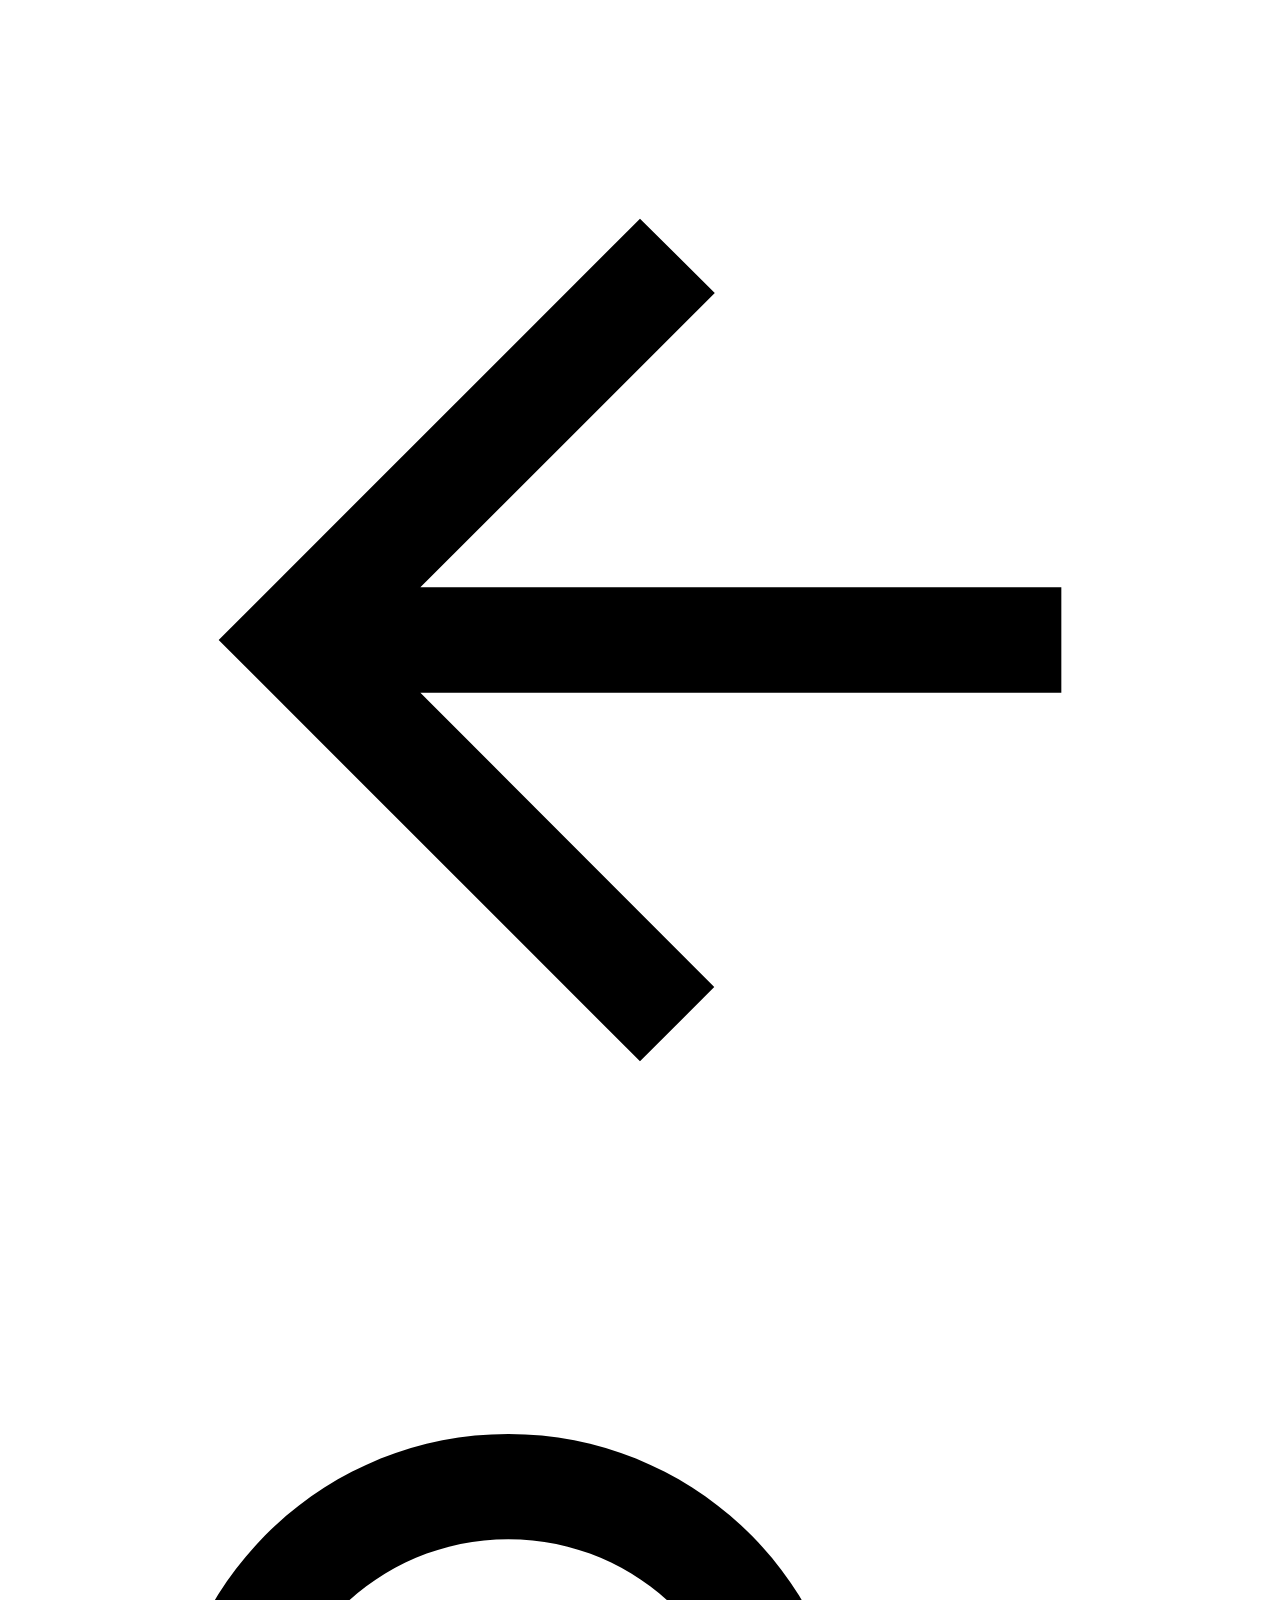
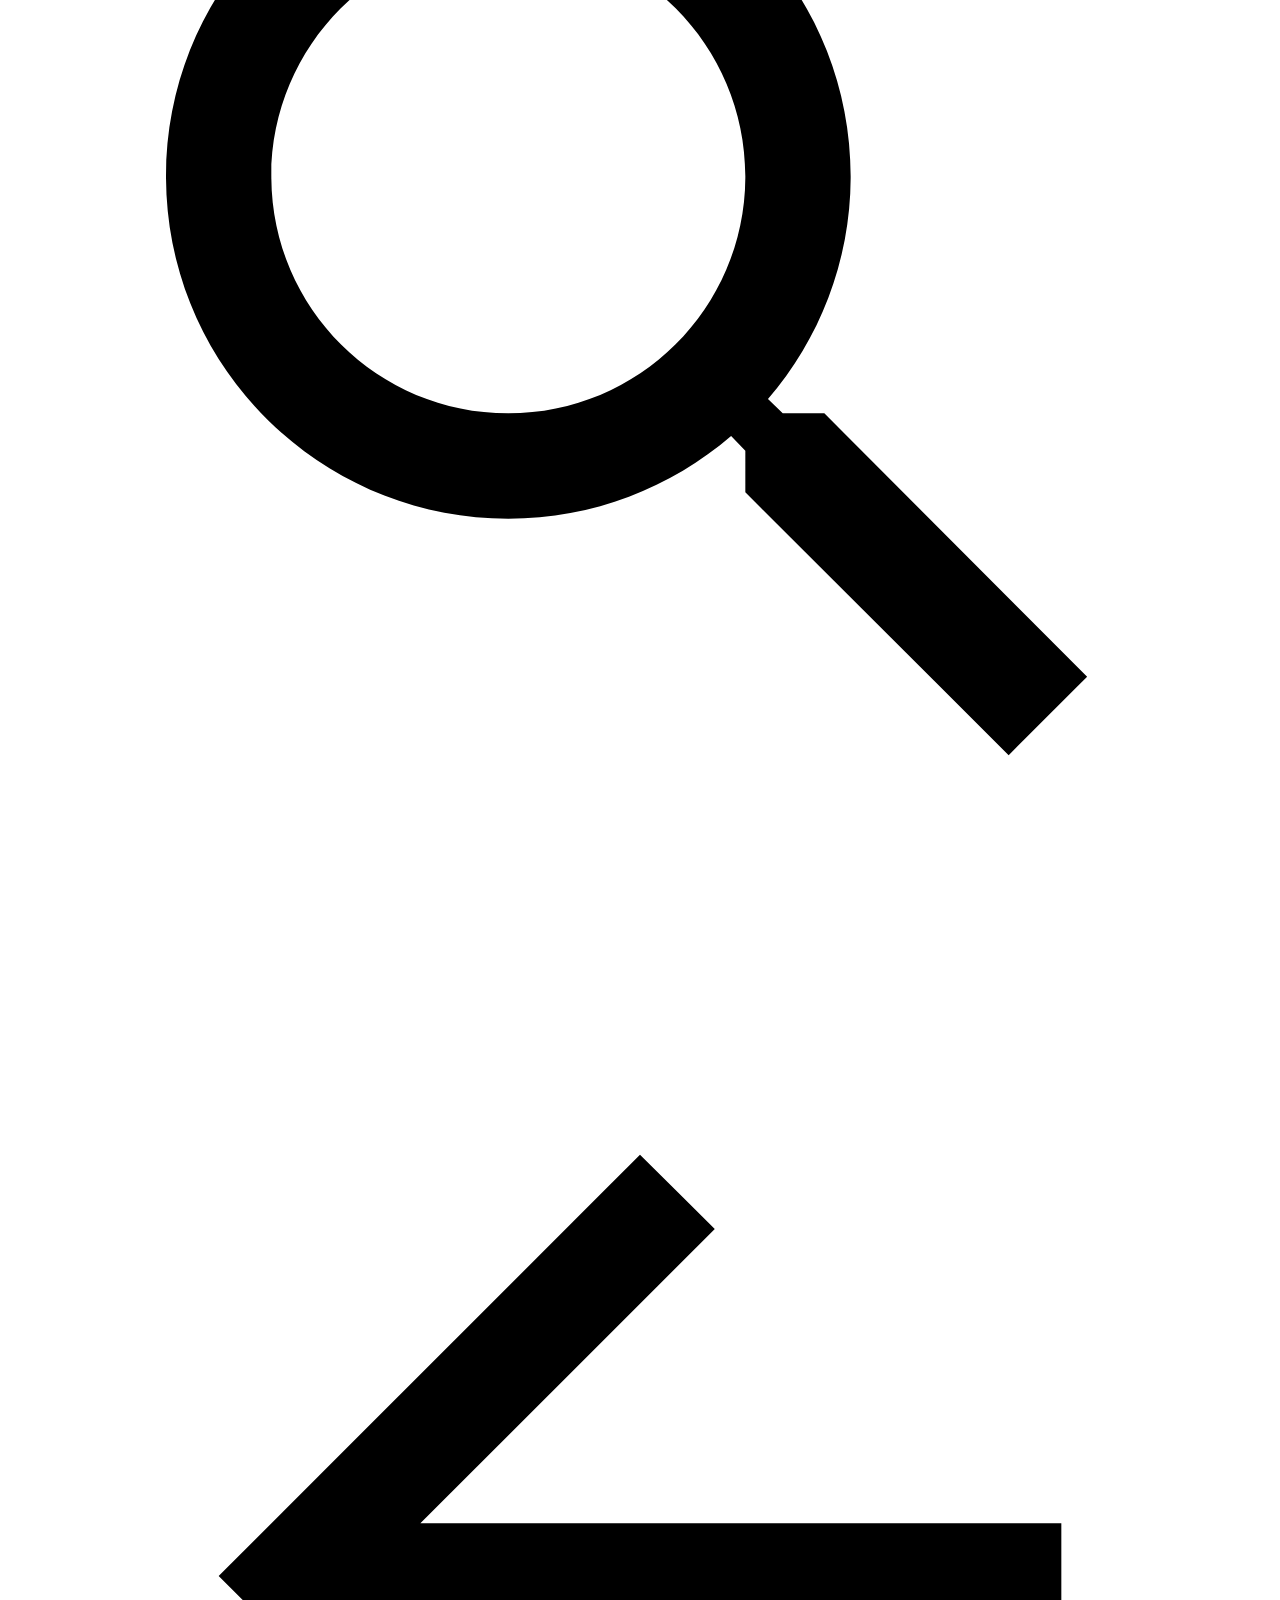
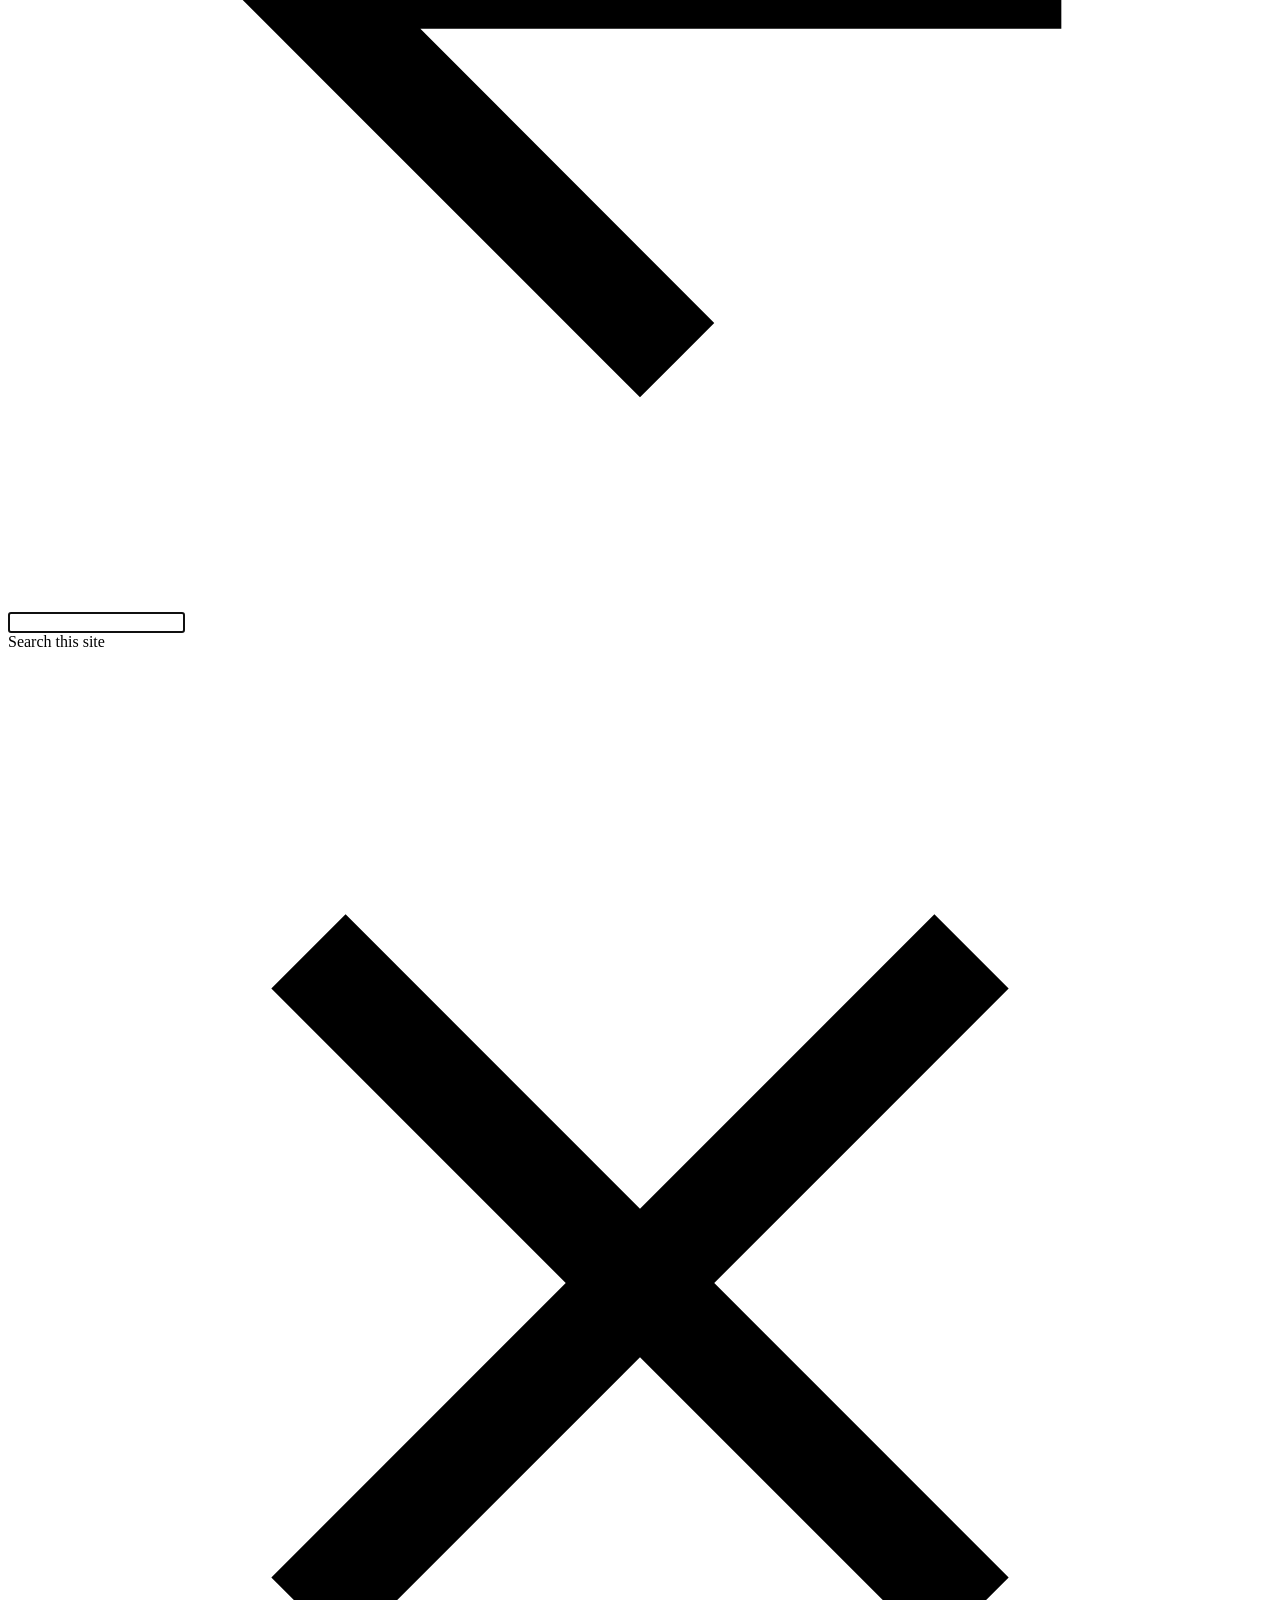
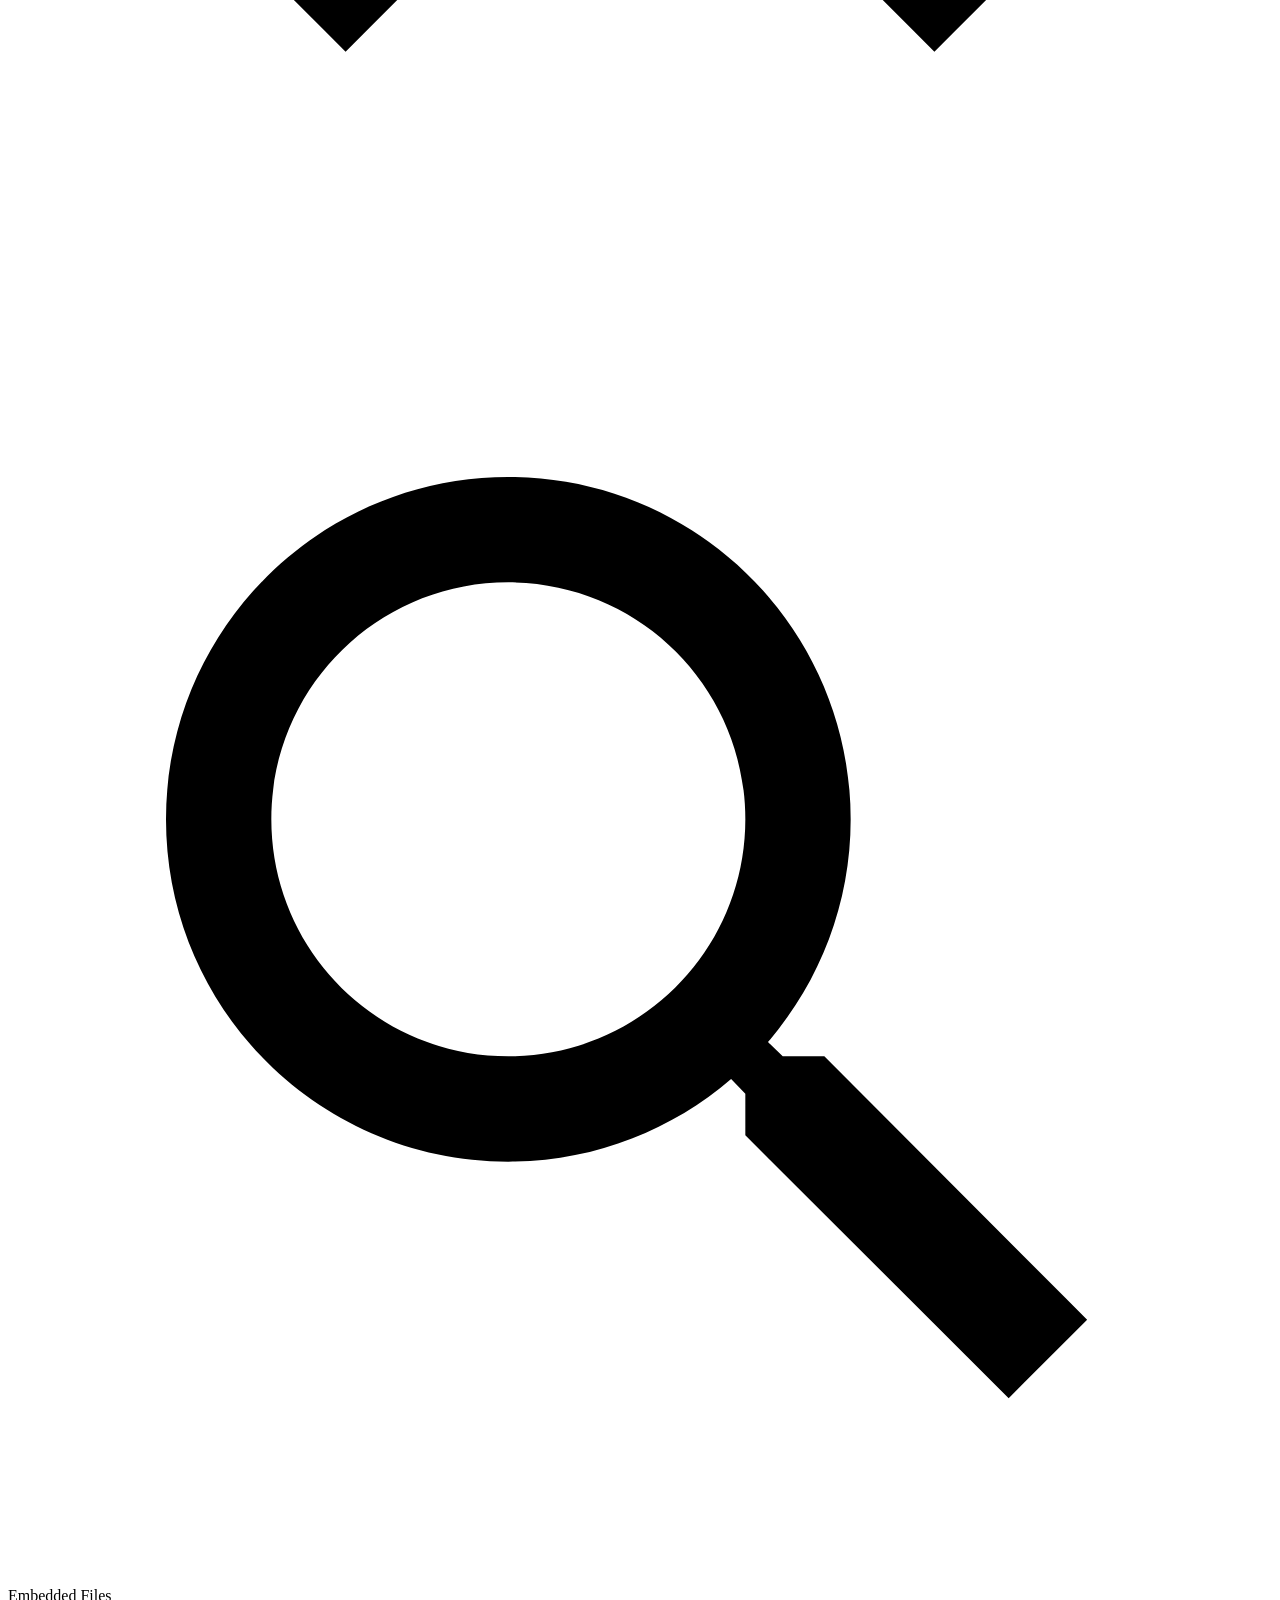
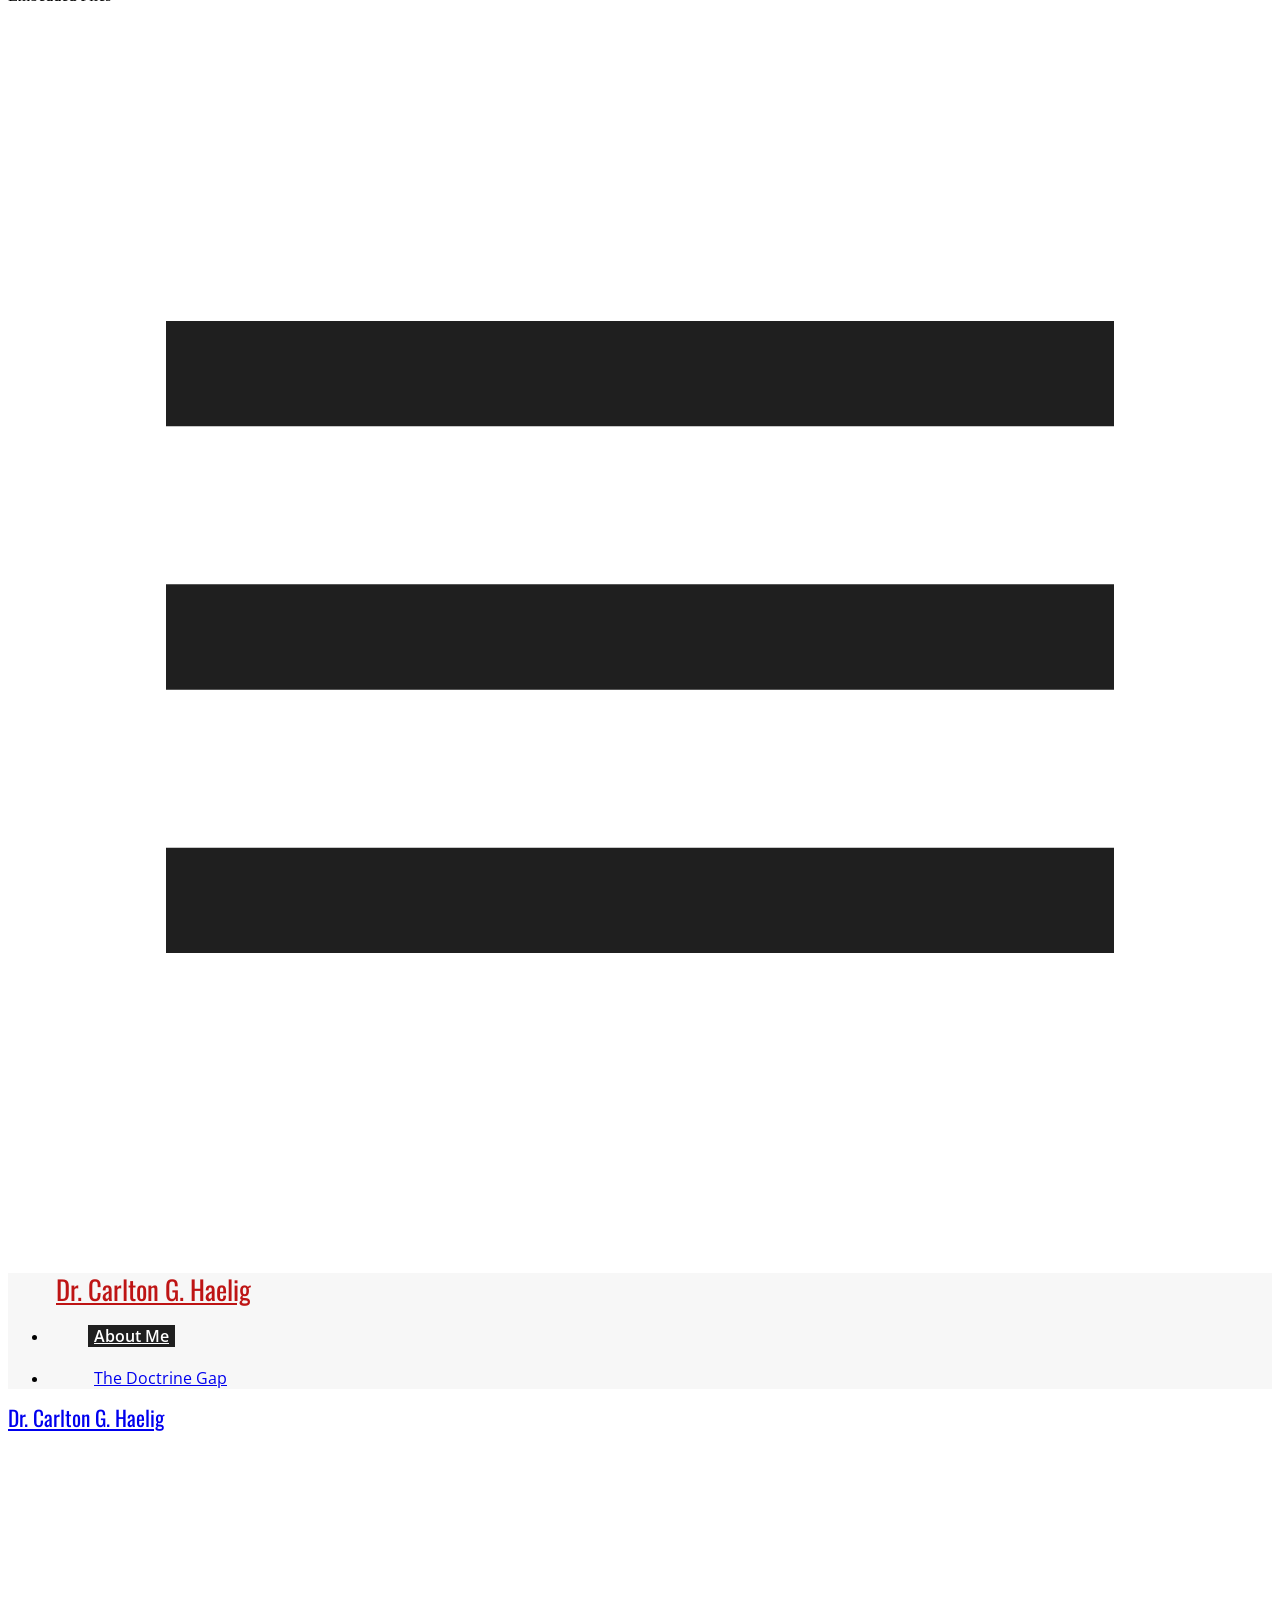
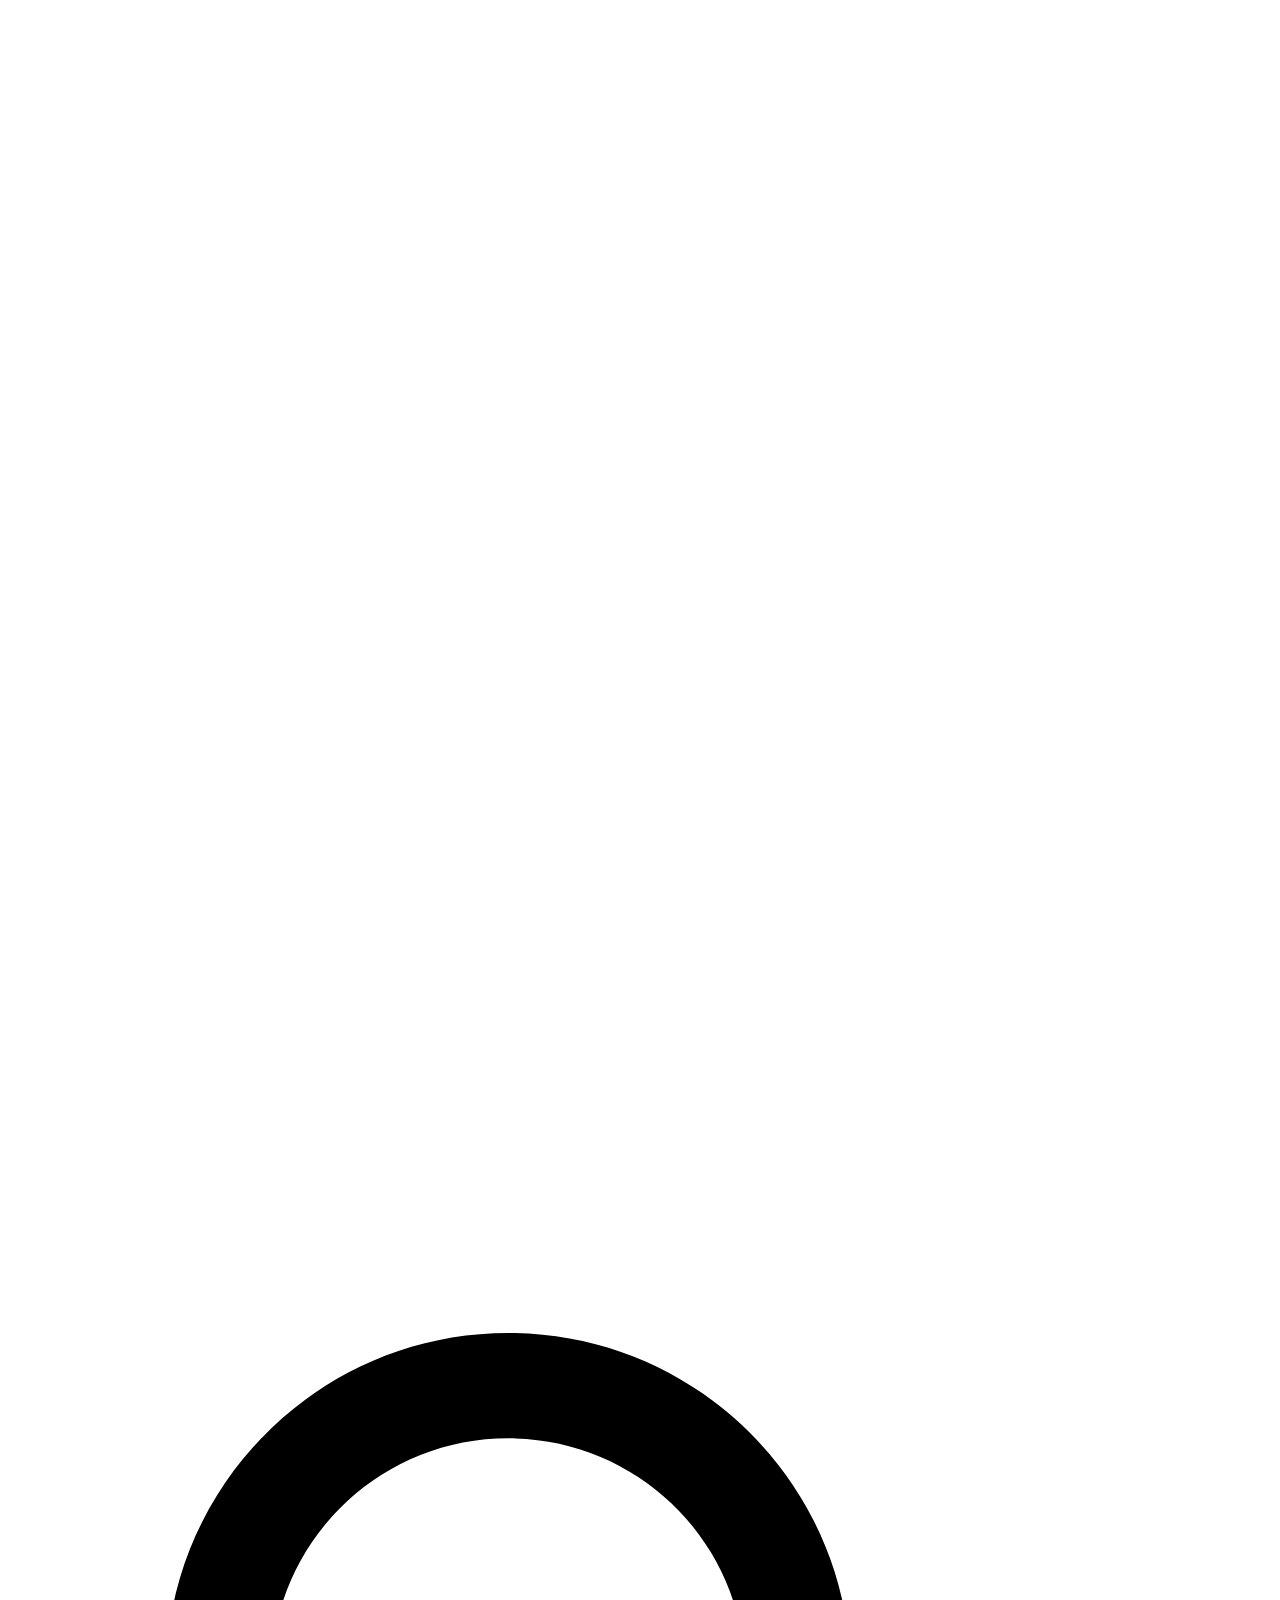
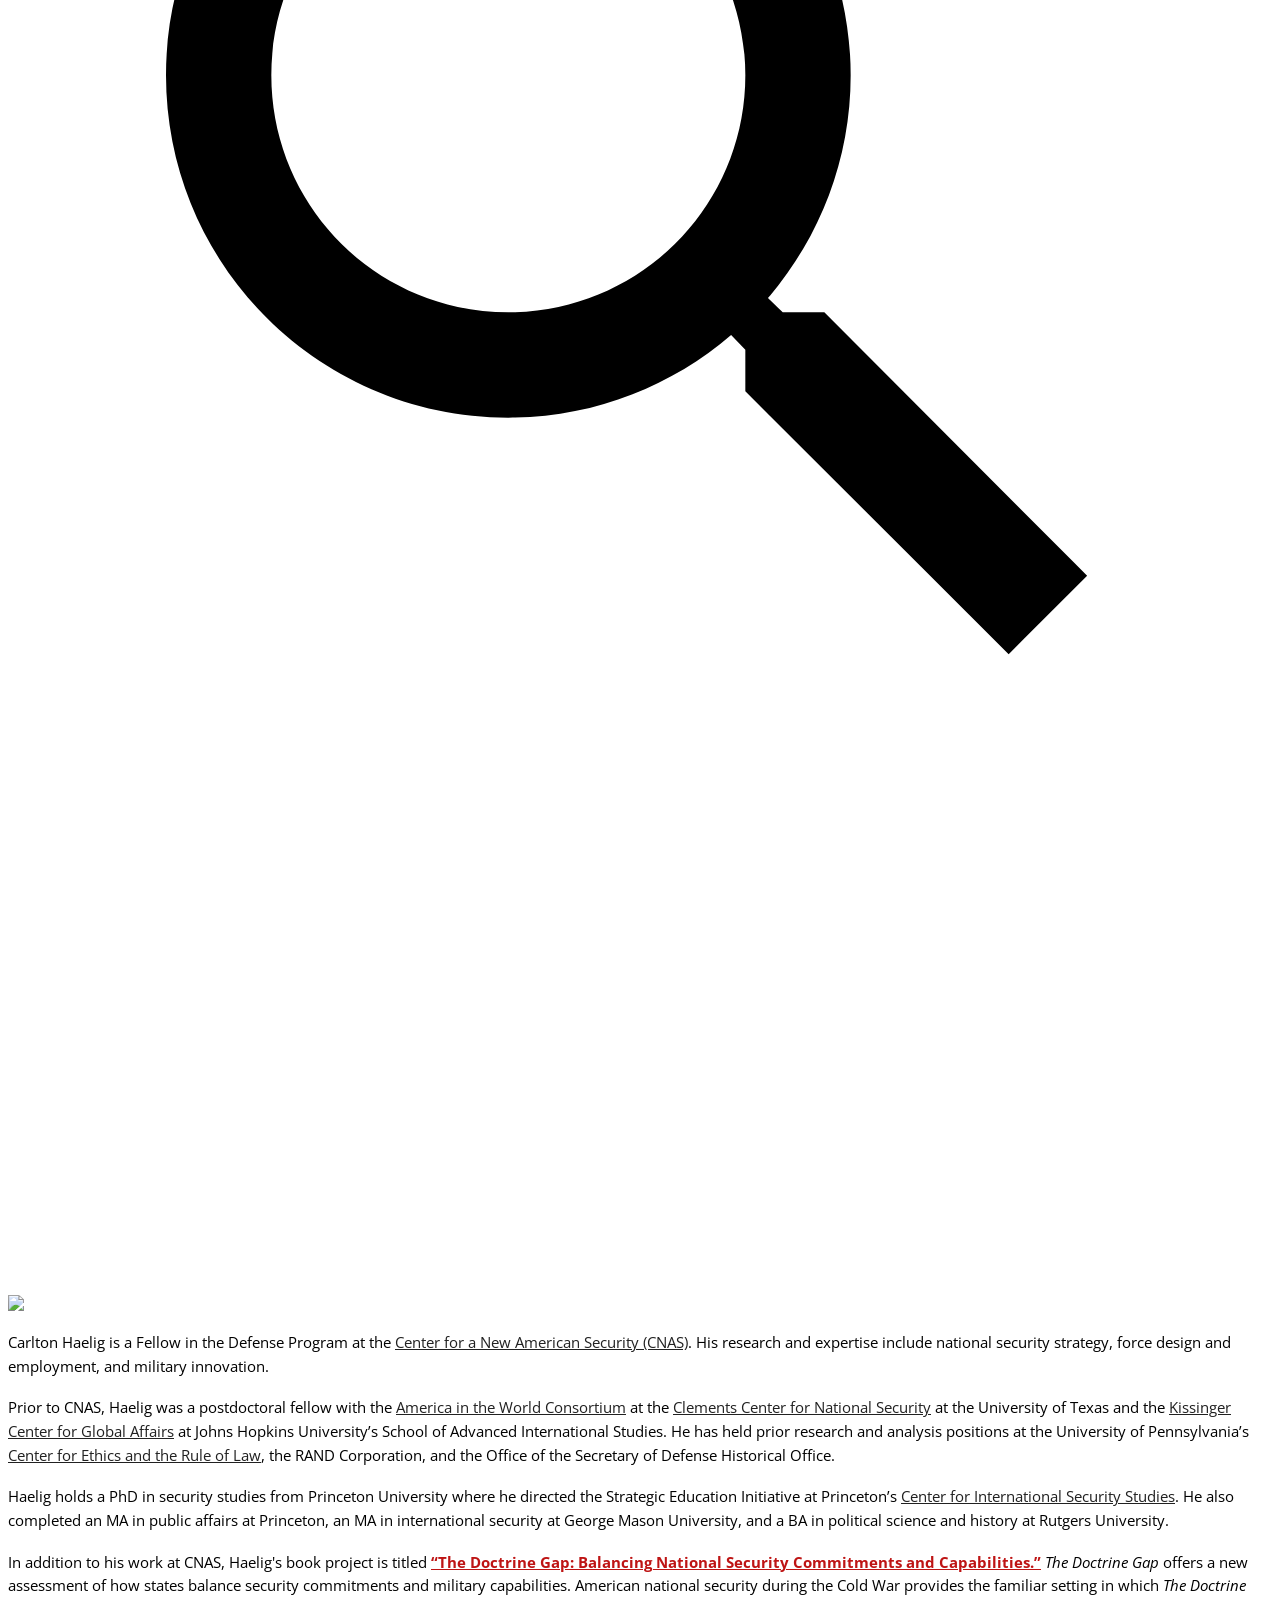
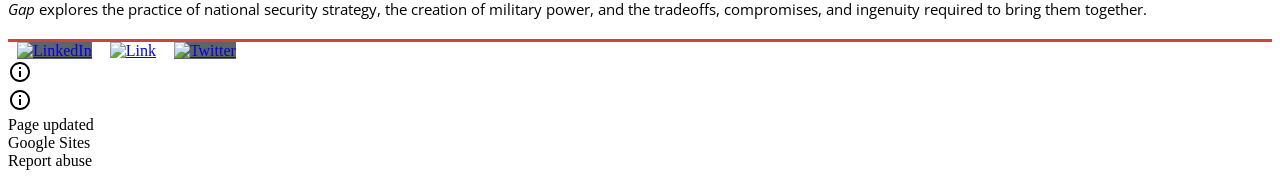
==== index.html @ ae6d55bf "Clean baseline: raw Google Sites HTML, GEMINI.md, and impeccable skill" ====
<!DOCTYPE html><html lang="en-US" itemscope itemtype="http://schema.org/WebPage"><head><script nonce="Z3mqN_xB4r-_RxHE_ZdBVw">window['ppConfig'] = {productName: '6b8ce7c01e3dacd3d2c7a8cd322ff979', deleteIsEnforced:  false , sealIsEnforced:  false , heartbeatRate:  0.5 , periodicReportingRateMillis:  60000.0 , disableAllReporting:  false };(function(){'use strict';function k(a){var b=0;return function(){return b<a.length?{done:!1,value:a[b++]}:{done:!0}}}function l(a){var b=typeof Symbol!="undefined"&&Symbol.iterator&&a[Symbol.iterator];if(b)return b.call(a);if(typeof a.length=="number")return{next:k(a)};throw Error(String(a)+" is not an iterable or ArrayLike");}function m(a,b){var c;b&&!b.done&&(c=a["return"])&&c.call(a)}
var n=typeof Object.defineProperties=="function"?Object.defineProperty:function(a,b,c){if(a==Array.prototype||a==Object.prototype)return a;a[b]=c.value;return a};function p(a){a=["object"==typeof globalThis&&globalThis,a,"object"==typeof window&&window,"object"==typeof self&&self,"object"==typeof global&&global];for(var b=0;b<a.length;++b){var c=a[b];if(c&&c.Math==Math)return c}throw Error("Cannot find global object");}var q=p(this);
function r(a,b){if(b)a:{var c=q;a=a.split(".");for(var d=0;d<a.length-1;d++){var e=a[d];if(!(e in c))break a;c=c[e]}a=a[a.length-1];d=c[a];b=b(d);b!=d&&b!=null&&n(c,a,{configurable:!0,writable:!0,value:b})}}r("Object.is",function(a){return a?a:function(b,c){return b===c?b!==0||1/b===1/c:b!==b&&c!==c}});
r("Array.prototype.includes",function(a){return a?a:function(b,c){var d=this;d instanceof String&&(d=String(d));var e=d.length;c=c||0;for(c<0&&(c=Math.max(c+e,0));c<e;c++){var f=d[c];if(f===b||Object.is(f,b))return!0}return!1}});
r("String.prototype.includes",function(a){return a?a:function(b,c){if(this==null)throw new TypeError("The 'this' value for String.prototype.includes must not be null or undefined");if(b instanceof RegExp)throw new TypeError("First argument to String.prototype.includes must not be a regular expression");return this.indexOf(b,c||0)!==-1}});function t(a,b,c){a("https://csp.withgoogle.com/csp/proto/"+encodeURIComponent(b),JSON.stringify(c))}function u(){var a;if((a=window.ppConfig)==null?0:a.disableAllReporting)return function(){};var b,c,d,e;return(e=(b=window)==null?void 0:(c=b.navigator)==null?void 0:(d=c.sendBeacon)==null?void 0:d.bind(navigator))!=null?e:v}function v(a,b){var c=new XMLHttpRequest;c.open("POST",a);c.send(b)}
function w(){var a=(x=Object.prototype)==null?void 0:x.__lookupGetter__("__proto__"),b=y,c=z;return function(){var d=a.call(this),e,f,g,h;t(c,b,{type:"ACCESS_GET",origin:(f=window.location.origin)!=null?f:"unknown",report:{className:(g=d==null?void 0:(e=d.constructor)==null?void 0:e.name)!=null?g:"unknown",stackTrace:(h=Error().stack)!=null?h:"unknown"}});return d}}
function A(){var a=(B=Object.prototype)==null?void 0:B.__lookupSetter__("__proto__"),b=y,c=z;return function(d){d=a.call(this,d);var e,f,g,h;t(c,b,{type:"ACCESS_SET",origin:(f=window.location.origin)!=null?f:"unknown",report:{className:(g=d==null?void 0:(e=d.constructor)==null?void 0:e.name)!=null?g:"unknown",stackTrace:(h=Error().stack)!=null?h:"unknown"}});return d}}function C(a,b){D(a.productName,b);setInterval(function(){D(a.productName,b)},a.periodicReportingRateMillis)}
var E="constructor __defineGetter__ __defineSetter__ hasOwnProperty __lookupGetter__ __lookupSetter__ isPrototypeOf propertyIsEnumerable toString valueOf __proto__ toLocaleString x_ngfn_x".split(" "),F=E.concat,G=navigator.userAgent.match(/Firefox\/([0-9]+)\./),H=(!G||G.length<2?0:Number(G[1])<75)?["toSource"]:[],I;if(H instanceof Array)I=H;else{for(var J=l(H),K,L=[];!(K=J.next()).done;)L.push(K.value);I=L}var M=F.call(E,I),N=[];
function D(a,b){var c=[],d=l(Object.getOwnPropertyNames(Object.prototype)),e=d.next();try{for(;!e.done;e=d.next()){var f=e.value;M.includes(f)||N.includes(f)||c.push(f)}}finally{m(d,e)}e=Object.prototype;d=[];for(f=0;f<c.length;f++){var g=c[f];d[f]={name:g,descriptor:Object.getOwnPropertyDescriptor(Object.prototype,g),type:typeof e[g]}}if(d.length!==0){c=l(d);e=c.next();try{for(;!e.done;e=c.next())N.push(e.value.name)}finally{m(c,e)}var h;t(b,a,{type:"SEAL",origin:(h=window.location.origin)!=null?
h:"unknown",report:{blockers:d}})}};var O=Math.random(),P=u(),Q=window.ppConfig;Q&&(Q.disableAllReporting||Q.deleteIsEnforced&&Q.sealIsEnforced||O<Q.heartbeatRate&&t(P,Q.productName,{origin:window.location.origin,type:"HEARTBEAT"}));var z=u(),R=window.ppConfig;if(R)if(R.deleteIsEnforced)delete Object.prototype.__proto__;else if(!R.disableAllReporting){var y=R.productName;try{var x,B;Object.defineProperty(Object.prototype,"__proto__",{enumerable:!1,get:w(),set:A()})}catch(a){}}
(function(){var a=u(),b=window.ppConfig;b&&(b.sealIsEnforced?Object.seal(Object.prototype):b.disableAllReporting||(document.readyState!=="loading"?C(b,a):document.addEventListener("DOMContentLoaded",function(){C(b,a)})))})();}).call(this);
</script><meta charset="utf-8"><script nonce="Z3mqN_xB4r-_RxHE_ZdBVw">var DOCS_timing={}; DOCS_timing['sl']=new Date().getTime();</script><script nonce="Z3mqN_xB4r-_RxHE_ZdBVw">function _DumpException(e) {throw e;}</script><script data-id="_gd" nonce="Z3mqN_xB4r-_RxHE_ZdBVw">window.WIZ_global_data = {"K1cgmc":"%.@.[null,null,null,[2,1,[1793914449,227231000],4],null,25]]","gnD3ee":"%.@.null,null,null,\"https://drive.google.com/viewer/main\"]","nQyAE":{}};</script><script nonce="Z3mqN_xB4r-_RxHE_ZdBVw">_docs_flag_initialData={"docs-enpi2":true,"atari-esobi":false,"atari-emtpr":false,"atari-eibrm":false,"atari-eipim":false,"atari-etm":false,"atari-mfsnd":10,"docs-text-usc":true,"docs-text-elsmk":false,"docs-text-elsms":false,"atari-bae":false,"docs-text-etsrdpn":false,"docs-text-etsrds":false,"docs-text-endes":false,"docs-text-escpv":true,"docs-text-ecfs":false,"docs-text-eetxp":false,"docs-text-ettctvs":false,"docs-text-escoubs":false,"docs-text-escivs":false,"docs-text-escitrbs":false,"docs-text-epsi":false,"docs-text-esic":false,"docs-text-elss":false,"docs-text-ebrfs":false,"docs-text-etocs":false,"docs-text-eeds":false,"docs-text-esbefr":false,"docs-etshc":false,"docs-efsmsdl":false,"docs-text-eiosmc":false,"docs-text-ebrmkc":false,"docs-text-ehlb":false,"docs-text-dwit":false,"docs-eec":true,"docs-eecac":true,"docs-text-ebwpw":false,"docs-elsp":false,"docs-text-eoblor":false,"docs-esff":false,"docs-text-esprooc":false,"docs-ets":false,"docs-text-eurlsilu":false,"docs-idu":false,"docs-sup":"","docs-dli":false,"docs-liap":"/naLogImpressions","ilcm":{"eui":"AHKXmL2YzQYE9eGbNnFyDEl_7kuYHqMI0SA5xyq1lm7bgxyPRbr9dmYRTb_yb69P3xeltbIOYahd","je":1,"sstu":1793934380542732,"si":"CIzWgqyu8pcDFSVMqwIdKNwVVg","gsc":null,"ei":[5703839,5704621,5706832,5706836,5738513,5738529,5743108,5743124,5776501,5776517,14101306,14101502,14101510,14101534,49472063,49472071,49644015,49644023,49769337,49769345,49822921,49822929,49833462,49833470,49842855,49842863,49924706,49924714,50223641,50223649,50266222,50266230,50273528,50273536,50297076,50297084,50561343,50561351,50586962,50586970,71079938,71079946,71085241,71085249,71120968,71120976,71387889,71387897,71465947,71465955,71528597,71528605,71530083,71530091,71544834,71544842,71546425,71546433,71658040,71658048,71659813,71659821,71689860,71689868,71710040,71710048,71798420,71798436,71825383,71825391,71855000,71855008,71897827,71897835,71960540,71960548,94327671,94327679,94353368,94353376,94386871,94386879,94434257,94434265,94629757,94629765,94661802,94661810,94692298,94692306,94785229,94785237,94904089,94904097,94918952,94918960,94940194,95087186,95087194,95111985,95111993,95112873,95112881,95314802,95314810,99251983,99251991,99368792,99368800,99402331,99402339,99440853,99440861,99457807,99457815,101492731,101492739,101519280,101519288,101562406,101562414,101631191,101631199,101687117,101687125,101836971,101836979,101837416,101837424,101860667,101860675,101887674,101887682,101889043,101889051,101917185,101917193,101922739,101922747,101933491,101933499,102030642,102030650,102059541,102059549,102070930,102070938,102146687,102146695,102161447,102161455,102178402,102178410,102198282,102198290,102244489,102244497,102280628,102280636,102287284,102287292,102343380,102343388,102402679,102402687,102469860,102469868,102517339,102517344,102548521,102548529,102673375,102685384,102685389,102685929,102685934,102718396,102721209,102721214,102727402,102727407,102761474,102761479,102762315,102762323,102783509,102783517,102787563,102807790,102807798,102867835,102867843,102883758,102883766,102902848,102902856,102903660,102903668,102909750,102909755,102925819,102925827,102926523,102926531,102932587,102932595,102944189,102944194,102944268,102944273,102944503,102944508,102944582,102944587,102944680,102944685,102944785,102944790,102956685,102956693,102972669,102972677,102987007,102987015,102988272,102988277,102988402,102988407,102988695,102988700,102988929,102988934,103011418,103011426,103163044,103163052,103176010,103176018,103276092,103285966,103285974,103286444,103286452,103288306,103288314,103289103,103289108,103289273,103289278,103326407,103326415,103343830,103343838,104530130,104573899,104573907,104575332,104575337,104575491,104575496,104575691,104575696,104575894,104615595,104615603,104699504,104699512,104761751,104761759,104794443,104794451,104842348,104842353,104907811,104907819,104976617,104976625,104983169,104983177,105082097,105082105,105083748,105083756,105087788,105087796,105125317,105125325,105180894,105180902,105283687,105283695,105292835,105292843,105346285,105346293,105360418,105360426,105371923,105371931,105373824,105373832,105393811,105393819,105439171,105439179,115511323,115511328,115601129,115601137,115626439,115626447,115669258,115669266,115779821,115779829,115780458,115780466,115818444,115818449,115821407,115821415,115854768,115854776,115909741,115909749,116062700,116062708,116068898,116068906,116176809,116176817,116221334,116221342,116250605,116250613,116276461,116276469,116372477,116372485,116416034,116416042,116418137,116418145,116425642,116538516,116538524,116567571,116567576,116609471,116609479,116699509,116699517,116714309,116714312,116756943,116756951,116783822,116783827,116840681,116840686,116901222,116901230,116901293,116901301,116902146,116902154,116907270,116907278,116909050,116909058,116909411,116909419,116910115,116910123,116929413,116929421,116929775,116929783,116930116,116930124,116980487,116980495,116981005,116981013,116981367,116981375,116981668,116981676,116981709,116981717,116982512,116982520,116982753,116982761,116982974,116982982,116983095,116983103,116983416,116983424,116984628,116984636,116986230,116986238,116988124,116988132,117000892,117000900,117010933,117010941,117145772,117145780,117205527,117205535,117223999,117224007,117268957,117268965,117283949,117283954,117286791,117286799,117290330,117290338,117309374,117309382,117310090,117310098,117410074,117457958,117457966,117503217,117503225,117504383,117504391,117547661,117547669,117668252,117668260,117683635,117848254,117895900,117895908,118094558,118094563,118098249,118098257,118110574,118110582,118144992,118145000,118171121,118237135,118237143,118281144,118281152,118285275,118291756,118291764,118367937,118367945,118368676,118368684,118417364,118417372,118484679,118484687,118599461,118599469,118961008,118961016,119022332,119022340,119096461,119096469,119109774,119109782,119208439,119208447,119209378,119346325,119367357,119367362,119389357,119389365,119474894,119474902,119528382,119528390,119530260,119530268,119566028,119566036,119593000,119593008,119595147,119595155,119605190,119605198,119651586,119651594,119667272,119667280,119671790,119671798,119702549,119702557,119770545,119770553,119771791,119771799,119870000,119870008,119941461,119941469,120049151,120049159,120050660,120050668,120120566,120140755,120175627,120175635,120493132,120493140,120619846,120619851,120730671,120730676,120735852,120735857,120773177,120773182,120797077,120797085,120812978,120864327,120900452,120900460,120963624,120963632,120982382,120982390,121110331,121110336,121123431,121123436,121172911,121286207,121286215,121307198,121307206,121339424,121339429,121346120,121346125,121372721,121381303,121381308,121381960,121383007,121406244,121406252,121431603,121431611,121442235,121442240,123364526,123364613,123364618,123433002,123433018,123477306],"crc":0,"cvi":[]},"docs-ccdil":false,"docs-eil":true,"info_params":{},"buildLabel":"editors.sites-viewer-frontend_20261102.02_p0","docs-show_debug_info":false,"atari-jefp":"/_/view/jserror","docs-jern":"view","atari-rhpp":"/_/view","docs-ciusdft":false,"docs-ecuach":false,"docs-cclt":2033,"docs-ecci":true,"docs-esi":false,"docs-efypr":true,"docs-eyprp":true,"docs-li":"104240","docs-trgthnt":"","docs-etmhn":false,"docs-thnt":"","docs-hdet":["nMX17M8pQ0kLUkpsP190WPbQDRJQ","17hED8kG50kLUkpsP190TThQn3DA","BDNZR4PXx0kLUkpsP190SJtNPkYt","Etj5wJCQk0kLUkpsP190NwiL8UMa","xCLbbDUPA0kLUkpsP190XkGJiPUm","2NUkoZehW0kLUkpsP190UUNLiXW9","yuvYtd5590kLUkpsP190Qya5K4UR","ZH4rzt2uk0kLUkpsP190UDkF5Bkq","uQUQhn57A0kLUkpsP190WHoihP41","93w8zoRF70kLUkpsP190TxXbtSeV","fAPatjr1X0kLUkpsP190SaRjNRjw","T4vgqqjK70kLUkpsP190ScPehgAW","JyFR2tYWZ0kLUkpsP190Rn3HzkxT","ufXj7vmeJ0kLUkpsP190QURhvJn2","KFks7UeZ30kLUkpsP190UUMR6cvh","LcTa6EjeC0kLUkpsP190RKgvW5qi","s3UFcjGjt0kLUkpsP190Z45ftWRr","o99ewBQXy0kLUkpsP190Nq2qr6tf","PHVyy5uSS0kLUkpsP190SUsYo8gQ","yZn21akid0iSFTCbiEB0WPiGEST3","h2TtqzmQF0kLUkpsP190YPJiQt7p","MZi9vb5UC0kLUkpsP190ReUhvVjy","dSR6SPjB80kLUkpsP190Y3xHa9qA","Bz6B7VmLu0kLUkpsP190W3FeobP7","AiLoubzsd0kLUkpsP190XtYNPgYT","2J3DVQoVh0kLUkpsP190R5wShSrC","MLmbZasLS0kLUkpsP190YHf6Zjsf","LjsdWFqUn0kLUkpsP190TwXBLtsw","S1T4ezMsZ0kLUkpsP190U6GfQUxi","LwAAPYPwi0kLUkpsP190TR4aaiFR","zZpS7TtwA0kLUkpsP190SJfhmHn8","LqadmuFLc0kLUkpsP190VqMgRe9G","6t7XcXcN50kLUkpsP190RiQUG9W5","PyRpJWvnF0kLUkpsP190X6czxBQU","oiu5UhKXt0kLUkpsP190XWFatA4U","MbCqiCTik0kLUkpsP190XpDkFpKL","m3m67mpQU0kLUkpsP190RpzeM6tt","WKyXQmUiJ0kLUkpsP190WtAghmdt","Nf2nd9NhF0kLUkpsP190REtRKaUF","fjqF9C7Mg0kLUkpsP190WGtWAuX2","cb1fdvu6p0kLUkpsP190U5AywQpZ","43PL8e9wN0kLUkpsP190PfUhabvT","q4iJ7XzP90kLUkpsP190TZxmiBwc","N5u4VeWhx0iSFTCbiEB0VUTNdX6g","XM16tjwrD0iSFTCbiEB0NfzvTeuU","ybYTJk1eD0iSFTCbiEB0QV4rkzSF","TgXar1TSG0iSFTCbiEB0SsXMaKuP","JYfGDkExa0iSFTCbiEB0TTQnEDtH","2i9JBUZ3w0iSFTCbiEB0RytbUoNq","pgvTVXNKa0iSFTCbiEB0ShqmBTMR","NsVnd81bW0iSFTCbiEB0RhcXEK9M","rTQirATnb0iSFTCbiEB0W5cPcA7D","wNyww2Syr0iSFTCbiEB0Pzsbemba","DVdpfbqGj0iSFTCbiEB0RP4dMdFg","WKN3dsuG20iSFTCbiEB0NtEYhMK7","S5iPRteXX0iSFTCbiEB0YkMazE6h","6hmou1AcB0iSFTCbiEB0R9rZWXdz","wvo4NcLUj0iSFTCbiEB0Tt7mcVxE","rMLvYG5Cd0iSFTCbiEB0VMB6o5sk","EnxXFzAMR0iSFTCbiEB0NxWnFJEU","4SFrbzo420iSFTCbiEB0W7wu3rzt","Nr7mDWodK0iSFTCbiEB0Ruynrudk","pSnfxxWWp0iSFTCbiEB0RaiP6PBc","WMpW1Q5dP0iSFTCbiEB0WLWPn6Po","jcCQV72Dw0iSFTCbiEB0XjAwaUST","q1LkrPa7u0iSFTCbiEB0VHo7zVhn","rTcCMw3BM0mHq3jmV6o0RHeAExRK","HUYzfGVRa0mHq3jmV6o0Uxe2caXK","1XYMmM1Cu0mHq3jmV6o0Z3pEi8xm","xHhMJiXiV0mHq3jmV6o0WB8WinyM","xwSFpxEiU0mHq3jmV6o0PcnvcKmd","4MBkBg26q0mHq3jmV6o0QeKPRMpY","y5g8iW2T80mHq3jmV6o0Nr8SAj4C","W9YRKy3Lb0iSFTCbiEB0Xfs1EfPr","Ed3nhrN8D0iSFTCbiEB0RN4bJ53y","zxDKY7PC10iSFTCbiEB0UDYPJwDZ","bhEyDmbwi0mHq3jmV6o0TngCF1v2","6rKYZ6uHA0mHq3jmV6o0TeDZjgB8","71Deousgx0mHq3jmV6o0WXBQiyzi","sVEZbUAa70mHq3jmV6o0TNq1M7FF","8ZPFZT5nG0mHq3jmV6o0PJ5yoVh4","LDuvzP2Bd0mHq3jmV6o0TwNPVpW8","P55v8p4Lk0mHq3jmV6o0VjggjHMV","QqnZoz9ko0mHq3jmV6o0QskzBcHn","Nq8mdjdGg0mHq3jmV6o0WShxQA39","iQNA6mEJy0mHq3jmV6o0Q2iGT9fW","sNcbk2hJ80mHq3jmV6o0VbqaovQb","Th1mzDL8q0mHq3jmV6o0Sm16yc1b","6nr31z9Wv0mERqSGkGf0VhuvAXWC","RLHeYNm410mERqSGkGf0Y817EUFK","vmx68XtfJ0mERqSGkGf0RCUBfsQr","687J7yD1q0mERqSGkGf0RVmMYHo1","qwhWQy8Zi0mERqSGkGf0W2tdypUF","wF8Sk241e0mERqSGkGf0YNtN6gpV","ijUhdx2QN0mERqSGkGf0TSD26iBJ","3iBLaMnuG0mERqSGkGf0VdY8XuLS","cFR77YEGo0iSFTCbiEB0PcMDWjX2","evUYuNCS80mERqSGkGf0Psi8j3Dw","soWncRV7C0mERqSGkGf0PZheXrWA","TvjoiCaar0mERqSGkGf0S9qS5adj","txL54xWLC0mERqSGkGf0XoEGTvCu","MP3EsW1un0mERqSGkGf0QDkfTxat","N1q4Y3fqz0mERqSGkGf0W1oPWWoc","pnKWhXiJi0mERqSGkGf0RDJejrBm","uLoGBsxEp0mERqSGkGf0Umz4HBC5","zu73Bdvrn0mERqSGkGf0P7FS5ZnG","KwaNot15n0mERqSGkGf0UnBhGVoK","eCHWxyhvo0mERqSGkGf0RJfZmQ1f","aWZA9kUWi0mERqSGkGf0RtY99iNR","ffZmMGtYT0suK1NZr2K0QUxSzEMN","NagbcZWyB0suK1NZr2K0SJmfmJ3n","KMcLKvubv0suK1NZr2K0PLMUJ7zr","a13ejFS5i0suK1NZr2K0WzewY5tP","pZ1hXv7ve0suK1NZr2K0U5qoNhyU","pwLDucJZU0ezFcgqx310NgtmYpbV","TCKDVQ6J0Bn3gbW4AcZC0PQKypCa","Z7vabQzZ0Bn3gbW4AcZC0TfvmSab","UUNcLtsso0mERqSGkGf0Uwg2tMZa","fznmScpy0Bn3gbW4AcZC0Vie7eK1","6GS1wg3f0Bn3gbW4AcZC0Sr5APMj","wYCZkqoz10fBWirfAym0S1sADKbJ"],"docs-hunds":false,"docs-hae":"PROD","docs-ehn":false,"docs-epq":true,"docs-upap":"/_/view/prefs","docs-eupub":true}; _docs_flag_cek= null ; if (window['DOCS_timing']) {DOCS_timing['ifdld']=new Date().getTime();}</script><meta name="viewport" content="width=device-width, initial-scale=1"><meta http-equiv="X-UA-Compatible" content="IE=edge"><meta name="referrer" content="strict-origin-when-cross-origin"><link rel="icon" href="https://lh7-us.googleusercontent.com/sitesv-images-rt/[base64]"><meta property="og:title" content="Dr. Carlton G. Haelig"><meta property="og:type" content="website"><meta property="og:url" content="https://www.carltonhaelig.com/"><meta property="og:description" content="Carlton Haelig is a Fellow in the Defense Program at the Center for a New American Security (CNAS). His research and expertise include national security strategy, force design and employment, and military innovation.
Prior to CNAS, Haelig was a postdoctoral fellow with the America in the World"><meta itemprop="name" content="Dr. Carlton G. Haelig"><meta itemprop="description" content="Carlton Haelig is a Fellow in the Defense Program at the Center for a New American Security (CNAS). His research and expertise include national security strategy, force design and employment, and military innovation.
Prior to CNAS, Haelig was a postdoctoral fellow with the America in the World"><meta itemprop="url" content="https://www.carltonhaelig.com/"><meta itemprop="thumbnailUrl" content="https://lh7-us.googleusercontent.com/sitesv-images-rt/[base64]w1280"><meta itemprop="image" content="https://lh7-us.googleusercontent.com/sitesv-images-rt/[base64]w1280"><meta itemprop="imageUrl" content="https://lh7-us.googleusercontent.com/sitesv-images-rt/[base64]w1280"><meta property="og:image" content="https://lh7-us.googleusercontent.com/sitesv-images-rt/[base64]w1280"><link href="https://fonts.googleapis.com/css?family=Oswald%3A400%2C600%2C700%7COpen%20Sans%3A400%2C600%2C700&display=swap" rel="stylesheet" nonce="u4fUHoeNb0CfaQsT2hYekQ"><link href="https://fonts.googleapis.com/css?family=Google+Sans:400,500|Roboto:300,400,500,700|Source+Code+Pro:400,700&display=swap" rel="stylesheet" nonce="u4fUHoeNb0CfaQsT2hYekQ"><link rel="stylesheet" href="https://www.gstatic.com/_/atari/_/ss/k=atari.vw.cfRKQDVrTPE.L.W.O/am=AAAAYAAI/d=1/rs=AGEqA5kFtdIxalAdxeUlPt_E6LUflDdwFw" data-id="_cl" nonce="u4fUHoeNb0CfaQsT2hYekQ"><script nonce="Z3mqN_xB4r-_RxHE_ZdBVw"></script><title>Dr. Carlton G. Haelig</title><style jsname="ptDGoc" nonce="u4fUHoeNb0CfaQsT2hYekQ">.ImnMyf{background-color: rgba(255,255,255,1); color: rgba(33,33,33,1);}.Vs12Bd{background-color: rgba(244,244,244,1); color: rgba(190,20,20,1);}.S5d9Rd{background-color: rgba(190,20,20,1); color: rgba(255,255,255,1);}.O13XJf{height: 340px; padding-bottom: 56px; padding-top: 56px;}.O13XJf .IFuOkc{background-image: url(https://ssl.gstatic.com/atari/images/impression-header.png);}.O13XJf .IFuOkc:before{background-color: rgba(33,33,33,1); opacity: 0.5; display: block;}.O13XJf .zfr3Q{color: rgba(255,255,255,1);}.O13XJf .qnVSj{color: rgba(255,255,255,1);}.O13XJf .Glwbz{color: rgba(255,255,255,1);}.O13XJf .qLrapd{color: rgba(255,255,255,1);}.O13XJf .aHM7ed{color: rgba(255,255,255,1);}.O13XJf .NHD4Gf{color: rgba(255,255,255,1);}.O13XJf .QmpIrf{background-color: rgba(255,255,255,1); border-color: rgba(190,20,20,1); color: rgba(190,20,20,1); font-family: 'Open Sans'; font-size: 13pt; line-height: 22px;}@media only screen and (max-width: 479px){.O13XJf .QmpIrf{font-size: 13pt;}}@media only screen and (min-width: 480px) and (max-width: 767px){.O13XJf .QmpIrf{font-size: 13pt;}}@media only screen and (max-width: 479px){.O13XJf{height: 250px;}}.SBrW1{height: 430px; padding-bottom: 120px; padding-top: 120px;}.Wew9ke{fill: rgba(255,255,255,1);}.YTv4We.chg4Jd:focus:before{border-color: rgba(31,31,31,1); display: block;}.KJll8d{background-color: rgba(255,255,255,1);}.fOU46b .YSH9J{color: rgba(255,255,255,1);}.fOU46b .iWs3gf.chg4Jd:focus{background-color: rgba(255,255,255,0.1199999973);}.fOU46b .Mz8gvb{color: rgba(255,255,255,1);}.fOU46b .Mz8gvb.chg4Jd:focus:before{border-color: rgba(255,255,255,1); display: block;}.fOU46b .G8QRnc .Mz8gvb{color: rgba(31,31,31,1);}.fOU46b .G8QRnc .Mz8gvb.chg4Jd:focus:before{border-color: rgba(31,31,31,1); display: block;}.fOU46b .G8QRnc .YSH9J{color: rgba(31,31,31,1);}.fOU46b .G8QRnc .KJll8d{background-color: rgba(31,31,31,1);}.fOU46b .usN8rf .YSH9J{color: rgba(31,31,31,1);}.fOU46b .usN8rf .KJll8d{background-color: rgba(31,31,31,1);}.fOU46b .usN8rf .Mz8gvb{color: rgba(31,31,31,1);}.fOU46b .aCIEDd .YSH9J{color: rgba(190,20,20,1);}.fOU46b .aCIEDd .KJll8d{background-color: rgba(190,20,20,1);}.fOU46b .aCIEDd .Mz8gvb{color: rgba(190,20,20,1);}.fOU46b .a3ETed .YSH9J{color: rgba(255,255,255,1);}.fOU46b .a3ETed .KJll8d{background-color: rgba(255,255,255,1);}.fOU46b .a3ETed .Mz8gvb{color: rgba(255,255,255,1);}.fOU46b .zDUgLc{opacity: 0;}.fOU46b .LBrwzc .zDUgLc{opacity: 1; border-bottom-style: none;}.fOU46b .GBy4H .zDUgLc{opacity: 1;}@media only screen and (min-width: 1280px){.XeSM4.b2Iqye.fOU46b .LBrwzc .tCHXDc{color: rgba(255,255,255,1);}}.XeSM4.b2Iqye.fOU46b .LBrwzc .iWs3gf.chg4Jd:focus{background-color: rgba(255,255,255,0.1199999973);}@media only screen and (min-width: 1280px){.KuNac.b2Iqye.fOU46b .GBy4H .tCHXDc{color: rgba(31,31,31,1);}}.KuNac.b2Iqye.fOU46b .GBy4H .iWs3gf.chg4Jd:focus{background-color: rgba(31,31,31,0.1199999973);}@media only screen and (min-width: 1280px){.KuNac.yMcSQd.fOU46b .GBy4H .tCHXDc{color: rgba(255,255,255,1);}}.KuNac.yMcSQd.fOU46b .iWs3gf.chg4Jd:focus{background-color: rgba(255,255,255,0.1199999973);}@media only screen and (min-width: 1280px){.XeSM4.yMcSQd.fOU46b .LBrwzc .tCHXDc{color: rgba(31,31,31,1);}}.XeSM4.yMcSQd.fOU46b .LBrwzc .iWs3gf.chg4Jd:focus{background-color: rgba(31,31,31,0.1199999973);}.LBrwzc .oNsfjf{color: rgba(31,31,31,1);}.LBrwzc .YSH9J{color: rgba(31,31,31,1);}.LBrwzc .YTv4We.chg4Jd:focus:before{border-color: rgba(31,31,31,1); display: block;}.LBrwzc .oNsfjf.Zjiec{color: rgba(31,31,31,1);}.LBrwzc .zDUgLc{border-bottom-color: rgba(204,204,204,1); border-bottom-width: 1px; border-bottom-style: solid;}.GBy4H .oNsfjf{color: rgba(255,255,255,1);}.GBy4H .YSH9J{color: rgba(255,255,255,1);}.GBy4H .YTv4We.chg4Jd:focus:before{border-color: rgba(255,255,255,1); display: block;}.GBy4H .wgxiMe{background-color: rgba(0,0,0,1);}.GBy4H .oNsfjf.Zjiec{color: rgba(255,255,255,1);}.JzO0Vc{background-color: rgba(247,247,247,1);}.M63kCb{background-color: rgba(255,255,255,1);}.zfr3Q{font-family: 'Open Sans'; color: rgba(33,33,33,1); font-size: 13pt; line-height: 1.6; margin-top: 15px;}.qnVSj{color: rgba(33,33,33,1);}.Glwbz{color: rgba(33,33,33,1);}.dhtgD{text-decoration: underline;}.dhtgD:hover{color: rgba(190,20,20,1);}.dhtgD:active{color: rgba(190,20,20,1);}.duRjpb{font-family: Oswald; font-size: 38pt; line-height: 1.23; font-weight: 400; color: rgba(31,31,31,1); margin-top: 20px; text-transform: uppercase;}.Ap4VC{margin-bottom: -20px;}.qLrapd{color: rgba(31,31,31,1);}.JYVBee{font-family: Oswald; font-size: 29pt; line-height: 1.42; font-weight: 400; color: rgba(31,31,31,1); margin-top: 20px; text-transform: uppercase;}.CobnVe{margin-bottom: -20px;}.aHM7ed{color: rgba(31,31,31,1);}.OmQG5e{font-family: 'Open Sans'; font-size: 18pt; line-height: 1.3; margin-top: 20px; font-weight: 400; color: rgba(190,20,20,1);}.GV3q8e{margin-bottom: -20px;}.NHD4Gf{color: rgba(190,20,20,1);}.duRjpb .OUGEr{color: rgba(31,31,31,1);}.JYVBee .OUGEr{color: rgba(31,31,31,1);}.OmQG5e .OUGEr{color: rgba(190,20,20,1);}.TMjjoe{font-family: Oswald; font-size: 9pt; line-height: 1.2; margin-top: 0px;}.rysYnb{background-color: rgba(247,247,247,1); padding-left: 50px; width: 256px;}.Zjiec{font-family: Oswald; font-weight: 400; font-size: 20pt; line-height: 1.2; margin-top: 48px; margin-left: 48px; margin-bottom: 62px; margin-right: 32px;}.oNsfjf.Zjiec{color: rgba(190,20,20,1);}.XMyrgf{margin-top: 48px; margin-left: 48px; margin-bottom: 0px; margin-right: 32px;}.PsKE7e{font-family: 'Open Sans'; font-weight: 400; font-size: 12pt; padding-left: 6px; padding-right: 6px;}.rysYnb .mohMlc:hover{background-color: rgba(0,0,0,1);}.lhZOrc .aJHbb{background-color: rgba(31,31,31,1); color: rgba(255,255,255,1);}.oNsfjf{color: rgba(31,31,31,1);}.YSH9J{color: rgba(31,31,31,1);}.iWs3gf.chg4Jd:focus{background-color: rgba(31,31,31,0.1199999973);}.zDUgLc{background-color: rgba(255,255,255,1); opacity: 1;}.TlfmSc{font-family: Oswald; font-weight: 400; font-size: 16pt; line-height: 1.26;}.u5fiyc{line-height: 1.88;}.jgXgSe{font-family: 'Open Sans'; font-weight: 400; font-size: 12pt; line-height: 1.88; padding-left: 10px; padding-right: 10px;}.lhZOrc{font-weight: 600;}.M9vuGd .jgXgSe{background-color: rgba(31,31,31,1); color: rgba(255,255,255,1);}.eWDljc{background-color: rgba(247,247,247,1); padding-bottom: 28px;}.IKA38e{padding-left: 36px; margin-top: 20px;}.hDrhEe{font-family: 'Open Sans'; margin-left: 12px; margin-right: 12px; padding-right: 6px; padding-left: 6px; display: inline-block; max-width: 90%;}.baH5ib .hDrhEe{margin-left: 4px; padding-left: 6px;}.iwQgFb{background-color: rgba(190,20,20,1); opacity: 0.8; height: 3px; margin-top: 8px;}.ySLm4c{font-family: 'Open Sans';}.CbiMKe{background-color: rgba(190,20,20,1);}.QmpIrf{background-color: rgba(190,20,20,1); border-color: rgba(255,255,255,1); color: rgba(255,255,255,1); font-family: 'Open Sans'; font-size: 13pt; line-height: 22px;}.qeLZfd:before{background-color: rgba(240,240,240,1); display: block;}.qeLZfd .iwQgFb{background-color: rgba(190,20,20,1); opacity: 1;}.qeLZfd .dhtgD:hover{color: rgba(190,20,20,1);}.qeLZfd .duRjpb{color: rgba(190,20,20,1);}.qeLZfd .qLrapd{color: rgba(190,20,20,1);}.qeLZfd .JYVBee{color: rgba(190,20,20,1);}.qeLZfd .aHM7ed{color: rgba(190,20,20,1);}.qeLZfd .OmQG5e{color: rgba(190,20,20,1);}.qeLZfd .NHD4Gf{color: rgba(190,20,20,1);}.qeLZfd .duRjpb .OUGEr{color: rgba(190,20,20,1);}.qeLZfd .JYVBee .OUGEr{color: rgba(190,20,20,1);}.qeLZfd .OmQG5e .OUGEr{color: rgba(190,20,20,1);}.lQAHbd:before{background-color: rgba(190,20,20,1); display: block;}.lQAHbd .iwQgFb{background-color: rgba(255,255,255,1); opacity: 1;}.lQAHbd .QmpIrf{background-color: rgba(255,255,255,1); border-color: rgba(190,20,20,1); color: rgba(190,20,20,1); font-family: 'Open Sans'; font-size: 13pt; line-height: 22px;}.lQAHbd .CbiMKe{background-color: rgba(255,255,255,1);}@media only screen and (max-width: 479px){.lQAHbd .QmpIrf{font-size: 13pt;}}@media only screen and (min-width: 480px) and (max-width: 767px){.lQAHbd .QmpIrf{font-size: 13pt;}}.lQAHbd .zfr3Q{color: rgba(255,255,255,1);}.lQAHbd .qnVSj{color: rgba(255,255,255,1);}.lQAHbd .Glwbz{color: rgba(255,255,255,1);}.lQAHbd .dhtgD:hover{color: rgba(255,255,255,1); opacity: 0.7;}.lQAHbd .duRjpb{color: rgba(255,255,255,1);}.lQAHbd .qLrapd{color: rgba(255,255,255,1);}.lQAHbd .JYVBee{color: rgba(255,255,255,1);}.lQAHbd .aHM7ed{color: rgba(255,255,255,1);}.lQAHbd .OmQG5e{color: rgba(255,255,255,1);}.lQAHbd .NHD4Gf{color: rgba(255,255,255,1);}.lQAHbd .duRjpb .OUGEr{color: rgba(255,255,255,1);}.lQAHbd .JYVBee .OUGEr{color: rgba(255,255,255,1);}.lQAHbd .OmQG5e .OUGEr{color: rgba(255,255,255,1);}.IFuOkc .dhtgD:hover{color: rgba(190,20,20,1);}.LB7kq .dhtgD:hover{color: rgba(190,20,20,1);}.LB7kq .baZpAe .duRjpb{padding-bottom: 20px;}.LB7kq .duRjpb:not(.TYR86d):first-child:before{border-bottom-width: 12px; border-bottom-style: solid; border-bottom-color: rgba(190,20,20,1); display: block;}.LB7kq .duRjpb{font-size: 60pt; line-height: 1.2; font-weight: 400; padding-bottom: 20px;}@media only screen and (max-width: 479px){.LB7kq .duRjpb{font-size: 39pt;}}@media only screen and (min-width: 480px) and (max-width: 767px){.LB7kq .duRjpb{font-size: 51pt;}}.LB7kq .JYVBee{font-size: 29pt; line-height: 1.18;}@media only screen and (max-width: 479px){.LB7kq .JYVBee{font-size: 22pt;}}@media only screen and (min-width: 480px) and (max-width: 767px){.LB7kq .JYVBee{font-size: 26pt;}}.gk8rDe .duRjpb{font-size: 48pt;}@media only screen and (max-width: 479px){.gk8rDe .duRjpb{font-size: 32pt;}}@media only screen and (min-width: 480px) and (max-width: 767px){.gk8rDe .duRjpb{font-size: 41pt;}}.cJgDec .zfr3Q{color: rgba(255,255,255,1);}.cJgDec .zfr3Q .OUGEr{color: rgba(255,255,255,1);}.cJgDec .qnVSj{color: rgba(255,255,255,1);}.cJgDec .Glwbz{color: rgba(255,255,255,1);}.cJgDec .qLrapd{color: rgba(255,255,255,1);}.cJgDec .aHM7ed{color: rgba(255,255,255,1);}.cJgDec .NHD4Gf{color: rgba(255,255,255,1);}.cJgDec .IFuOkc:before{background-color: rgba(33,33,33,1); opacity: 0.5; display: block;}.cJgDec .QmpIrf{background-color: rgba(255,255,255,1); border-color: rgba(190,20,20,1); color: rgba(190,20,20,1); font-family: 'Open Sans'; font-size: 13pt; line-height: 22px;}@media only screen and (max-width: 479px){.cJgDec .QmpIrf{font-size: 13pt;}}@media only screen and (min-width: 480px) and (max-width: 767px){.cJgDec .QmpIrf{font-size: 13pt;}}.tpmmCb .zfr3Q{color: rgba(31,31,31,1);}.tpmmCb .zfr3Q .OUGEr{color: rgba(31,31,31,1);}.tpmmCb .qnVSj{color: rgba(31,31,31,1);}.tpmmCb .Glwbz{color: rgba(31,31,31,1);}.tpmmCb .qLrapd{color: rgba(31,31,31,1);}.tpmmCb .aHM7ed{color: rgba(31,31,31,1);}.tpmmCb .NHD4Gf{color: rgba(31,31,31,1);}.tpmmCb .IFuOkc:before{background-color: rgba(255,255,255,1); display: block;}.tpmmCb .Wew9ke{fill: rgba(31,31,31,1);}.tpmmCb .QmpIrf{background-color: rgba(255,255,255,1); border-color: rgba(190,20,20,1); color: rgba(190,20,20,1); font-family: 'Open Sans'; font-size: 13pt; line-height: 22px;}@media only screen and (max-width: 479px){.tpmmCb .QmpIrf{font-size: 13pt;}}@media only screen and (min-width: 480px) and (max-width: 767px){.tpmmCb .QmpIrf{font-size: 13pt;}}.gk8rDe{padding-top: 60px;}.gk8rDe .zfr3Q{color: rgba(31,31,31,1);}.gk8rDe .OmQG5e{color: rgba(31,31,31,1);}.gk8rDe .NHD4Gf{color: rgba(31,31,31,1);}.gk8rDe .QmpIrf{background-color: rgba(190,20,20,1); border-color: rgba(255,255,255,1); color: rgba(255,255,255,1); font-family: 'Open Sans'; font-size: 13pt; line-height: 22px;}@media only screen and (max-width: 479px){.gk8rDe .QmpIrf{font-size: 13pt;}}@media only screen and (min-width: 480px) and (max-width: 767px){.gk8rDe .QmpIrf{font-size: 13pt;}}@media only screen and (max-width: 479px){.gk8rDe{padding-top: 32px; padding-bottom: 32px;}}.PsKE7e:hover{opacity: 0.7;}.BFDQOb:hover{opacity: 0.7;}.wgxiMe{background-color: rgba(247,247,247,1);}.xkUom{border-color: rgba(190,20,20,1); color: rgba(190,20,20,1); font-family: 'Open Sans'; font-size: 13pt; line-height: 22px;}.xkUom:hover{background-color: rgba(31,31,31,0.1000000015);}.KjwKmc{color: rgba(190,20,20,1); font-family: 'Open Sans'; font-size: 13pt; line-height: 22px;}.KjwKmc:hover{background-color: rgba(31,31,31,0.1000000015);}.lQAHbd .xkUom{border-color: rgba(255,255,255,1); color: rgba(255,255,255,1); font-family: 'Open Sans'; font-size: 13pt; line-height: 22px;}.lQAHbd .xkUom:hover{background-color: rgba(255,255,255,0.1000000015);}.lQAHbd .KjwKmc{color: rgba(255,255,255,1); font-family: 'Open Sans'; font-size: 13pt; line-height: 22px;}.lQAHbd .KjwKmc:hover{background-color: rgba(255,255,255,0.1000000015);}@media only screen and (max-width: 479px){.lQAHbd .xkUom{font-size: 13pt;}}@media only screen and (min-width: 480px) and (max-width: 767px){.lQAHbd .xkUom{font-size: 13pt;}}@media only screen and (max-width: 479px){.lQAHbd .KjwKmc{font-size: 13pt;}}@media only screen and (min-width: 480px) and (max-width: 767px){.lQAHbd .KjwKmc{font-size: 13pt;}}.lQAHbd .Mt0nFe{border-color: rgba(255,255,255,0.200000003);}.cJgDec .xkUom{border-color: rgba(255,255,255,1); color: rgba(255,255,255,1); font-family: 'Open Sans'; font-size: 13pt; line-height: 22px;}.cJgDec .xkUom:hover{background-color: rgba(255,255,255,0.1000000015);}.cJgDec .KjwKmc{color: rgba(255,255,255,1); font-family: 'Open Sans'; font-size: 13pt; line-height: 22px;}.cJgDec .KjwKmc:hover{background-color: rgba(255,255,255,0.1000000015);}@media only screen and (max-width: 479px){.cJgDec .xkUom{font-size: 13pt;}}@media only screen and (min-width: 480px) and (max-width: 767px){.cJgDec .xkUom{font-size: 13pt;}}@media only screen and (max-width: 479px){.cJgDec .KjwKmc{font-size: 13pt;}}@media only screen and (min-width: 480px) and (max-width: 767px){.cJgDec .KjwKmc{font-size: 13pt;}}.tpmmCb .xkUom{border-color: rgba(31,31,31,1); color: rgba(31,31,31,1); font-family: 'Open Sans'; font-size: 13pt; line-height: 22px;}.tpmmCb .xkUom:hover{background-color: rgba(31,31,31,0.1000000015);}.tpmmCb .KjwKmc{color: rgba(31,31,31,1); font-family: 'Open Sans'; font-size: 13pt; line-height: 22px;}.tpmmCb .KjwKmc:hover{background-color: rgba(31,31,31,0.1000000015);}@media only screen and (max-width: 479px){.tpmmCb .xkUom{font-size: 13pt;}}@media only screen and (min-width: 480px) and (max-width: 767px){.tpmmCb .xkUom{font-size: 13pt;}}@media only screen and (max-width: 479px){.tpmmCb .KjwKmc{font-size: 13pt;}}@media only screen and (min-width: 480px) and (max-width: 767px){.tpmmCb .KjwKmc{font-size: 13pt;}}.gk8rDe .xkUom{border-color: rgba(190,20,20,1); color: rgba(190,20,20,1); font-family: 'Open Sans'; font-size: 13pt; line-height: 22px;}.gk8rDe .xkUom:hover{background-color: rgba(31,31,31,0.1000000015);}.gk8rDe .KjwKmc{color: rgba(190,20,20,1); font-family: 'Open Sans'; font-size: 13pt; line-height: 22px;}.gk8rDe .KjwKmc:hover{background-color: rgba(31,31,31,0.1000000015);}@media only screen and (max-width: 479px){.gk8rDe .xkUom{font-size: 13pt;}}@media only screen and (min-width: 480px) and (max-width: 767px){.gk8rDe .xkUom{font-size: 13pt;}}@media only screen and (max-width: 479px){.gk8rDe .KjwKmc{font-size: 13pt;}}@media only screen and (min-width: 480px) and (max-width: 767px){.gk8rDe .KjwKmc{font-size: 13pt;}}.O13XJf .xkUom{border-color: rgba(255,255,255,1); color: rgba(255,255,255,1); font-family: 'Open Sans'; font-size: 13pt; line-height: 22px;}.O13XJf .xkUom:hover{background-color: rgba(255,255,255,0.1000000015);}.O13XJf .KjwKmc{color: rgba(255,255,255,1); font-family: 'Open Sans'; font-size: 13pt; line-height: 22px;}.O13XJf .KjwKmc:hover{background-color: rgba(255,255,255,0.1000000015);}@media only screen and (max-width: 479px){.O13XJf .xkUom{font-size: 13pt;}}@media only screen and (min-width: 480px) and (max-width: 767px){.O13XJf .xkUom{font-size: 13pt;}}@media only screen and (max-width: 479px){.O13XJf .KjwKmc{font-size: 13pt;}}@media only screen and (min-width: 480px) and (max-width: 767px){.O13XJf .KjwKmc{font-size: 13pt;}}.Y4CpGd{font-family: 'Open Sans'; font-size: 13pt;}.CMArNe{background-color: rgba(240,240,240,1);}@media only screen and (max-width: 479px){.duRjpb{font-size: 27pt;}}@media only screen and (min-width: 480px) and (max-width: 767px){.duRjpb{font-size: 33pt;}}@media only screen and (max-width: 479px){.JYVBee{font-size: 22pt;}}@media only screen and (min-width: 480px) and (max-width: 767px){.JYVBee{font-size: 26pt;}}@media only screen and (max-width: 479px){.OmQG5e{font-size: 16pt;}}@media only screen and (min-width: 480px) and (max-width: 767px){.OmQG5e{font-size: 17pt;}}@media only screen and (max-width: 479px){.TMjjoe{font-size: 9pt;}}@media only screen and (min-width: 480px) and (max-width: 767px){.TMjjoe{font-size: 9pt;}}@media only screen and (max-width: 479px){.Zjiec{font-size: 17pt;}}@media only screen and (min-width: 480px) and (max-width: 767px){.Zjiec{font-size: 19pt;}}@media only screen and (max-width: 479px){.PsKE7e{font-size: 12pt;}}@media only screen and (min-width: 480px) and (max-width: 767px){.PsKE7e{font-size: 12pt;}}@media only screen and (max-width: 479px){.TlfmSc{font-size: 15pt;}}@media only screen and (min-width: 480px) and (max-width: 767px){.TlfmSc{font-size: 15pt;}}@media only screen and (max-width: 479px){.jgXgSe{font-size: 12pt;}}@media only screen and (min-width: 480px) and (max-width: 767px){.jgXgSe{font-size: 12pt;}}@media only screen and (max-width: 479px){.QmpIrf{font-size: 13pt;}}@media only screen and (min-width: 480px) and (max-width: 767px){.QmpIrf{font-size: 13pt;}}@media only screen and (max-width: 479px){.xkUom{font-size: 13pt;}}@media only screen and (min-width: 480px) and (max-width: 767px){.xkUom{font-size: 13pt;}}@media only screen and (max-width: 479px){.KjwKmc{font-size: 13pt;}}@media only screen and (min-width: 480px) and (max-width: 767px){.KjwKmc{font-size: 13pt;}}</style><script nonce="Z3mqN_xB4r-_RxHE_ZdBVw">_at_config = [null,"AIzaSyChg3MFqzdi1P5J-YvEyakkSA1yU7HRcDI","897606708560-a63d8ia0t9dhtpdt4i3djab2m42see7o.apps.googleusercontent.com",null,null,null,null,null,null,null,null,null,null,null,"SITES_%s",null,null,null,null,null,null,null,null,null,["AHKXmL2YzQYE9eGbNnFyDEl_7kuYHqMI0SA5xyq1lm7bgxyPRbr9dmYRTb_yb69P3xeltbIOYahd",1,"CIzWgqyu8pcDFSVMqwIdKNwVVg",1793934380542732,[5703839,5704621,5706832,5706836,5738513,5738529,5743108,5743124,5776501,5776517,14101306,14101502,14101510,14101534,49472063,49472071,49644015,49644023,49769337,49769345,49822921,49822929,49833462,49833470,49842855,49842863,49924706,49924714,50223641,50223649,50266222,50266230,50273528,50273536,50297076,50297084,50561343,50561351,50586962,50586970,71079938,71079946,71085241,71085249,71120968,71120976,71387889,71387897,71465947,71465955,71528597,71528605,71530083,71530091,71544834,71544842,71546425,71546433,71658040,71658048,71659813,71659821,71689860,71689868,71710040,71710048,71798420,71798436,71825383,71825391,71855000,71855008,71897827,71897835,71960540,71960548,94327671,94327679,94353368,94353376,94386871,94386879,94434257,94434265,94629757,94629765,94661802,94661810,94692298,94692306,94785229,94785237,94904089,94904097,94918952,94918960,94940194,95087186,95087194,95111985,95111993,95112873,95112881,95314802,95314810,99251983,99251991,99368792,99368800,99402331,99402339,99440853,99440861,99457807,99457815,101492731,101492739,101519280,101519288,101562406,101562414,101631191,101631199,101687117,101687125,101836971,101836979,101837416,101837424,101860667,101860675,101887674,101887682,101889043,101889051,101917185,101917193,101922739,101922747,101933491,101933499,102030642,102030650,102059541,102059549,102070930,102070938,102146687,102146695,102161447,102161455,102178402,102178410,102198282,102198290,102244489,102244497,102280628,102280636,102287284,102287292,102343380,102343388,102402679,102402687,102469860,102469868,102517339,102517344,102548521,102548529,102673375,102685384,102685389,102685929,102685934,102718396,102721209,102721214,102727402,102727407,102761474,102761479,102762315,102762323,102783509,102783517,102787563,102807790,102807798,102867835,102867843,102883758,102883766,102902848,102902856,102903660,102903668,102909750,102909755,102925819,102925827,102926523,102926531,102932587,102932595,102944189,102944194,102944268,102944273,102944503,102944508,102944582,102944587,102944680,102944685,102944785,102944790,102956685,102956693,102972669,102972677,102987007,102987015,102988272,102988277,102988402,102988407,102988695,102988700,102988929,102988934,103011418,103011426,103163044,103163052,103176010,103176018,103276092,103285966,103285974,103286444,103286452,103288306,103288314,103289103,103289108,103289273,103289278,103326407,103326415,103343830,103343838,104530130,104573899,104573907,104575332,104575337,104575491,104575496,104575691,104575696,104575894,104615595,104615603,104699504,104699512,104761751,104761759,104794443,104794451,104842348,104842353,104907811,104907819,104976617,104976625,104983169,104983177,105082097,105082105,105083748,105083756,105087788,105087796,105125317,105125325,105180894,105180902,105283687,105283695,105292835,105292843,105346285,105346293,105360418,105360426,105371923,105371931,105373824,105373832,105393811,105393819,105439171,105439179,115511323,115511328,115601129,115601137,115626439,115626447,115669258,115669266,115779821,115779829,115780458,115780466,115818444,115818449,115821407,115821415,115854768,115854776,115909741,115909749,116062700,116062708,116068898,116068906,116176809,116176817,116221334,116221342,116250605,116250613,116276461,116276469,116372477,116372485,116416034,116416042,116418137,116418145,116425642,116538516,116538524,116567571,116567576,116609471,116609479,116699509,116699517,116714309,116714312,116756943,116756951,116783822,116783827,116840681,116840686,116901222,116901230,116901293,116901301,116902146,116902154,116907270,116907278,116909050,116909058,116909411,116909419,116910115,116910123,116929413,116929421,116929775,116929783,116930116,116930124,116980487,116980495,116981005,116981013,116981367,116981375,116981668,116981676,116981709,116981717,116982512,116982520,116982753,116982761,116982974,116982982,116983095,116983103,116983416,116983424,116984628,116984636,116986230,116986238,116988124,116988132,117000892,117000900,117010933,117010941,117145772,117145780,117205527,117205535,117223999,117224007,117268957,117268965,117283949,117283954,117286791,117286799,117290330,117290338,117309374,117309382,117310090,117310098,117410074,117457958,117457966,117503217,117503225,117504383,117504391,117547661,117547669,117668252,117668260,117683635,117848254,117895900,117895908,118094558,118094563,118098249,118098257,118110574,118110582,118144992,118145000,118171121,118237135,118237143,118281144,118281152,118285275,118291756,118291764,118367937,118367945,118368676,118368684,118417364,118417372,118484679,118484687,118599461,118599469,118961008,118961016,119022332,119022340,119096461,119096469,119109774,119109782,119208439,119208447,119209378,119346325,119367357,119367362,119389357,119389365,119474894,119474902,119528382,119528390,119530260,119530268,119566028,119566036,119593000,119593008,119595147,119595155,119605190,119605198,119651586,119651594,119667272,119667280,119671790,119671798,119702549,119702557,119770545,119770553,119771791,119771799,119870000,119870008,119941461,119941469,120049151,120049159,120050660,120050668,120120566,120140755,120175627,120175635,120493132,120493140,120619846,120619851,120730671,120730676,120735852,120735857,120773177,120773182,120797077,120797085,120812978,120864327,120900452,120900460,120963624,120963632,120982382,120982390,121110331,121110336,121123431,121123436,121172911,121286207,121286215,121307198,121307206,121339424,121339429,121346120,121346125,121372721,121381303,121381308,121381960,121383007,121406244,121406252,121431603,121431611,121442235,121442240,123364526,123364613,123364618,123433002,123433018,123477306]],null,null,null,null,0,null,null,null,null,null,null,null,null,null,"https://drive.google.com",null,null,null,null,null,null,null,null,null,0,1,null,null,null,null,null,null,null,null,null,null,null,null,null,null,null,null,null,null,null,null,null,null,null,null,null,null,null,null,null,null,null,null,null,null,null,null,null,null,null,null,null,null,null,null,null,null,"v2internal","https://docs.google.com",null,null,null,null,null,null,"https://sites.google.com/new/",null,null,null,null,null,0,null,null,null,null,null,null,null,null,null,null,null,null,null,null,null,null,null,null,null,null,null,1,"",null,null,null,null,null,null,null,null,null,null,null,null,6,null,null,"https://accounts.google.com/o/oauth2/auth","https://accounts.google.com/o/oauth2/postmessageRelay",null,null,null,null,78,"https://sites.google.com/new/?usp\u003dviewer_footer",null,null,null,null,null,null,null,null,null,null,null,null,null,null,null,null,null,null,null,null,null,null,null,null,null,null,null,null,null,null,null,null,null,null,null,null,null,null,null,null,null,null,null,null,null,null,null,null,null,null,null,null,null,"https://www.gstatic.com/atari/embeds/197a9c195ad050c899a9ec96432b0a19/intermediate-frame-minified.html",1,null,"v2beta",null,null,null,null,null,null,null,"https://accounts.google.com/o/oauth2/iframe",null,null,null,null,null,null,"https://177868132-atari-embeds.googleusercontent.com/embeds/519e65e0e56fcef24f03f43ae5831795/inner-frame-minified.html",null,null,null,null,null,null,null,null,null,null,null,null,null,null,null,null,null,null,null,null,null,null,null,null,null,null,null,null,null,null,null,null,null,null,null,null,null,null,null,null,null,null,null,null,null,null,null,null,null,null,null,null,null,null,null,null,null,null,null,null,null,null,null,null,null,null,0,null,null,null,null,null,null,null,null,null,null,null,null,null,null,null,null,null,null,null,null,null,null,null,null,null,null,null,null,null,null,null,null,null,null,null,null,null,null,null,null,null,null,null,null,null,null,null,null,null,null,null,null,null,null,0,null,null,null,null,null,null,0,null,"",null,null,null,null,null,null,null,null,null,null,null,null,null,null,null,null,null,1,null,null,null,null,0,"[]",null,null,null,null,null,null,null,null,null,null,null,null,null,null,1,null,null,[1793934380544,"editors.sites-viewer-frontend_20261102.02_p0","1012016735",null,1,1,""],null,null,null,null,0,null,null,0,null,null,null,null,null,null,null,null,null,null,"https://domains.google.com",null,0,null,null,null,null,null,null,null,null,null,null,null,0,null,null,null,null,null,null,null,null,null,null,null,0,1,0,0,0,0,null,null,null,null,null,"https://www.google.com/calendar/embed",null,null,null,null,0,null,null,1,0,null,null,0,null,null,null,0,null,0,null,null,null,null,null,1,null,null,null,null,0,"PROD",null,null,null,0,null,null,0,"wYCZkqoz10fBWirfAym0S1sADKbJ",1,1,0,null,0,0,0,0,0,0,null,1,null,null,null,null,null,0,0,0,0,0]; window.globals = {"enableAnalytics":true,"webPropertyId":"","showDebug":false,"hashedSiteId":"384477186320a433993d98eacdee91d893ff8a12d98a6c8a4d7baa824c7a1444","normalizedPath":"view/carltonhaelig/about-me","pageTitle":"About Me"}; function gapiLoaded() {if (globals.gapiLoaded == undefined) {globals.gapiLoaded = true;} else {globals.gapiLoaded();}}window.messages = []; window.addEventListener && window.addEventListener('message', function(e) {if (window.messages && e.data && e.data.magic == 'SHIC') {window.messages.push(e);}});</script><script src="https://apis.google.com/js/client.js?onload=gapiLoaded" nonce="Z3mqN_xB4r-_RxHE_ZdBVw"></script><script nonce="Z3mqN_xB4r-_RxHE_ZdBVw">(function(){var aa=typeof Object.create=="function"?Object.create:function(a){var b=function(){};b.prototype=a;return new b},l=typeof Object.defineProperties=="function"?Object.defineProperty:function(a,b,c){if(a==Array.prototype||a==Object.prototype)return a;a[b]=c.value;return a},ba=function(a){a=["object"==typeof globalThis&&globalThis,a,"object"==typeof window&&window,"object"==typeof self&&self,"object"==typeof global&&global];for(var b=0;b<a.length;++b){var c=a[b];if(c&&c.Math==Math)return c}throw Error("Cannot find global object");
},ca=ba(this),p=function(a,b){if(b)a:{var c=ca;a=a.split(".");for(var d=0;d<a.length-1;d++){var e=a[d];if(!(e in c))break a;c=c[e]}a=a[a.length-1];d=c[a];b=b(d);b!=d&&b!=null&&l(c,a,{configurable:!0,writable:!0,value:b})}},da;if(typeof Object.setPrototypeOf=="function")da=Object.setPrototypeOf;else{var ea;a:{var fa={a:!0},ha={};try{ha.__proto__=fa;ea=ha.a;break a}catch(a){}ea=!1}da=ea?function(a,b){a.__proto__=b;if(a.__proto__!==b)throw new TypeError(a+" is not extensible");return a}:null}
var ia=da,ja=function(a){var b=0;return function(){return b<a.length?{done:!1,value:a[b++]}:{done:!0}}},q=function(a){var b=typeof Symbol!="undefined"&&Symbol.iterator&&a[Symbol.iterator];if(b)return b.call(a);if(typeof a.length=="number")return{next:ja(a)};throw Error(String(a)+" is not an iterable or ArrayLike");},r=function(a){if(!(a instanceof Array)){a=q(a);for(var b,c=[];!(b=a.next()).done;)c.push(b.value);a=c}return a},ka=function(a){return t(a,a)},t=function(a,b){a.raw=b;Object.freeze&&(Object.freeze(a),
Object.freeze(b));return a},v=function(a,b){var c;b&&!b.done&&(c=a["return"])&&c.call(a)},w=function(a,b){return Object.prototype.hasOwnProperty.call(a,b)},la=typeof Object.assign=="function"?Object.assign:function(a,b){if(a==null)throw new TypeError("No nullish arg");a=Object(a);for(var c=1;c<arguments.length;c++){var d=arguments[c];if(d)for(var e in d)w(d,e)&&(a[e]=d[e])}return a};p("Object.assign",function(a){return a||la});
var ma=function(){for(var a=Number(this),b=[],c=a;c<arguments.length;c++)b[c-a]=arguments[c];return b};p("globalThis",function(a){return a||ca});p("Symbol",function(a){if(a)return a;var b=function(g,m){this.V=g;l(this,"description",{configurable:!0,writable:!0,value:m})};b.prototype.toString=function(){return this.V};var c="jscomp_symbol_"+(Math.random()*1E9>>>0)+"_",d=0,e=function(g){if(this instanceof e)throw new TypeError("Symbol is not a constructor");return new b(c+(g||"")+"_"+d++,g)};return e});
p("Symbol.iterator",function(a){if(a)return a;a=Symbol("Symbol.iterator");l(Array.prototype,a,{configurable:!0,writable:!0,value:function(){return na(ja(this))}});return a});var na=function(a){var b=(typeof Iterator!="undefined"&&Iterator.prototype&&!Iterator.prototype.next?Iterator.prototype:null)||Object.prototype,c=aa(b);c.next=a;b[Symbol.iterator]||(c[Symbol.iterator]=function(){return this});return c};p("Symbol.dispose",function(a){return a?a:Symbol("Symbol.dispose")});
var oa=function(a){if(Object(a)!==a)throw new TypeError("Expected an object");return a},pa=function(a,b,c){oa(a);if(typeof b!="function"){c=a["return"];if(c!=null)try{c.call(a)}catch(m){}throw new TypeError;}b=a.next;for(var d=0,e;!(e=oa(b.call(a))).done;){try{var g=c(e.value,d++)}catch(m){try{v(a,e)}catch(f){}throw m;}if(g){c=a["return"];c!=null&&oa(c.call(a));break}}};p("Iterator.prototype.forEach",function(a){return a||function(b){pa(this,b,function(c,d){b(c,d)})}});
var qa=function(a,b){a instanceof String&&(a+="");var c=0,d=!1;return na(function(){if(!d&&c<a.length){var e=c++;return{value:b(e,a[e]),done:!1}}d=!0;return{done:!0,value:void 0}})};p("Array.prototype.keys",function(a){return a?a:function(){return qa(this,function(b){return b})}});
p("WeakMap",function(a){function b(){}function c(h){var k=typeof h;return k==="object"&&h!==null||k==="function"}function d(h){if(!w(h,g)){var k=new b;l(h,g,{value:k})}}function e(h){var k=Object[h];k&&(Object[h]=function(n){if(n instanceof b)return n;Object.isExtensible(n)&&d(n);return k(n)})}if(function(){if(!a||!Object.seal)return!1;try{var h=Object.seal({}),k=Object.seal({}),n=new a([[h,2],[k,3]]);if(n.get(h)!=2||n.get(k)!=3)return!1;n.delete(h);n.set(k,4);return!n.has(h)&&n.get(k)==4}catch(u){return!1}}())return a;
var g="$jscomp_hidden_"+Math.random();e("freeze");e("preventExtensions");e("seal");var m=0,f=function(h){this.v=(m+=Math.random()+1).toString();if(h){h=q(h);for(var k;!(k=h.next()).done;)k=k.value,this.set(k[0],k[1])}};f.prototype.set=function(h,k){if(!c(h))throw Error("Invalid WeakMap key");d(h);if(!w(h,g))throw Error("WeakMap key fail: "+h);h[g][this.v]=k;return this};f.prototype.get=function(h){return c(h)&&w(h,g)?h[g][this.v]:void 0};f.prototype.has=function(h){return c(h)&&w(h,g)&&w(h[g],this.v)};
f.prototype.delete=function(h){return c(h)&&w(h,g)&&w(h[g],this.v)?delete h[g][this.v]:!1};return f});
p("Map",function(a){if(function(){if(!a||typeof a!="function"||!a.prototype.entries||typeof Object.seal!="function")return!1;try{var f=Object.seal({x:4}),h=new a(q([[f,"s"]]));if(h.get(f)!="s"||h.size!=1||h.get({x:4})||h.set({x:4},"t")!=h||h.size!=2)return!1;var k=h.entries(),n=k.next();if(n.done||n.value[0]!=f||n.value[1]!="s")return!1;n=k.next();return!(n.done||n.value[0].x!=4||n.value[1]!="t"||!k.next().done)}catch(u){return!1}}())return a;var b=new WeakMap,c=function(f){this[0]={};this[1]=g();
this.size=0;if(f){f=q(f);for(var h;!(h=f.next()).done;)h=h.value,this.set(h[0],h[1])}};c.prototype.set=function(f,h){f=f===0?0:f;var k=d(this,f);k.list||(k.list=this[0][k.id]=[]);k.entry?k.entry.value=h:(k.entry={next:this[1],l:this[1].l,head:this[1],key:f,value:h},k.list.push(k.entry),this[1].l.next=k.entry,this[1].l=k.entry,this.size++);return this};c.prototype.delete=function(f){f=d(this,f);return f.entry&&f.list?(f.list.splice(f.index,1),f.list.length||delete this[0][f.id],f.entry.l.next=f.entry.next,
f.entry.next.l=f.entry.l,f.entry.head=null,this.size--,!0):!1};c.prototype.clear=function(){this[0]={};this[1]=this[1].l=g();this.size=0};c.prototype.has=function(f){return!!d(this,f).entry};c.prototype.get=function(f){return(f=d(this,f).entry)&&f.value};c.prototype.entries=function(){return e(this,function(f){return[f.key,f.value]})};c.prototype.keys=function(){return e(this,function(f){return f.key})};c.prototype.values=function(){return e(this,function(f){return f.value})};c.prototype.forEach=
function(f,h){for(var k=this.entries(),n;!(n=k.next()).done;)n=n.value,f.call(h,n[1],n[0],this)};c.prototype[Symbol.iterator]=c.prototype.entries;var d=function(f,h){var k=h&&typeof h;k=="object"||k=="function"?b.has(h)?k=b.get(h):(k=""+ ++m,b.set(h,k)):k="p_"+h;var n=f[0][k];if(n&&w(f[0],k))for(f=0;f<n.length;f++){var u=n[f];if(h!==h&&u.key!==u.key||h===u.key)return{id:k,list:n,index:f,entry:u}}return{id:k,list:n,index:-1,entry:void 0}},e=function(f,h){var k=f[1];return na(function(){if(k){for(;k.head!=
f[1];)k=k.l;for(;k.next!=k.head;)return k=k.next,{done:!1,value:h(k)};k=null}return{done:!0,value:void 0}})},g=function(){var f={};return f.l=f.next=f.head=f},m=0;return c});
p("Set",function(a){if(function(){if(!a||typeof a!="function"||!a.prototype.entries||typeof Object.seal!="function")return!1;try{var c=Object.seal({x:4}),d=new a(q([c]));if(!d.has(c)||d.size!=1||d.add(c)!=d||d.size!=1||d.add({x:4})!=d||d.size!=2)return!1;var e=d.entries(),g=e.next();if(g.done||g.value[0]!=c||g.value[1]!=c)return!1;g=e.next();return g.done||g.value[0]==c||g.value[0].x!=4||g.value[1]!=g.value[0]?!1:e.next().done}catch(m){return!1}}())return a;var b=function(c){this.j=new Map;if(c){c=
q(c);for(var d;!(d=c.next()).done;)this.add(d.value)}this.size=this.j.size};b.prototype.add=function(c){c=c===0?0:c;this.j.set(c,c);this.size=this.j.size;return this};b.prototype.delete=function(c){c=this.j.delete(c);this.size=this.j.size;return c};b.prototype.clear=function(){this.j.clear();this.size=0};b.prototype.has=function(c){return this.j.has(c)};b.prototype.entries=function(){return this.j.entries()};b.prototype.values=function(){return this.j.values()};b.prototype.keys=b.prototype.values;
b.prototype[Symbol.iterator]=b.prototype.values;b.prototype.forEach=function(c,d){var e=this;this.j.forEach(function(g){return c.call(d,g,g,e)})};return b});p("Array.prototype.entries",function(a){return a?a:function(){return qa(this,function(b,c){return[b,c]})}});p("Object.entries",function(a){return a?a:function(b){var c=[],d;for(d in b)w(b,d)&&c.push([d,b[d]]);return c}});
p("Array.from",function(a){return a?a:function(b,c,d){c=c!=null?c:function(f){return f};var e=[],g=typeof Symbol!="undefined"&&Symbol.iterator&&b[Symbol.iterator];if(typeof g=="function"){b=g.call(b);for(var m=0;!(g=b.next()).done;)e.push(c.call(d,g.value,m++))}else for(g=b.length,m=0;m<g;m++)e.push(c.call(d,b[m],m));return e}});p("Number.isFinite",function(a){return a?a:function(b){return typeof b!=="number"?!1:!isNaN(b)&&b!==Infinity&&b!==-Infinity}});
p("String.prototype.startsWith",function(a){return a?a:function(b,c){if(this==null)throw new TypeError("The 'this' value for String.prototype.startsWith must not be null or undefined");if(b instanceof RegExp)throw new TypeError("First argument to String.prototype.startsWith must not be a regular expression");var d=this+"";b+="";var e=d.length,g=b.length;c=Math.max(0,Math.min(c|0,d.length));for(var m=0;m<g&&c<e;)if(d[c++]!=b[m++])return!1;return m>=g}});
p("Object.values",function(a){return a?a:function(b){var c=[],d;for(d in b)w(b,d)&&c.push(b[d]);return c}});p("Math.log2",function(a){return a?a:function(b){return Math.log(b)/Math.LN2}});p("Array.prototype.values",function(a){return a?a:function(){return qa(this,function(b,c){return c})}});p("Object.hasOwn",function(a){return a?a:function(b,c){return Object.prototype.hasOwnProperty.call(b,c)}});/*

 Copyright The Closure Library Authors.
 SPDX-License-Identifier: Apache-2.0
*/
var x=this||self,ra=function(a){a:{var b=["CLOSURE_FLAGS"];for(var c=x,d=0;d<b.length;d++)if(c=c[b[d]],c==null){b=null;break a}b=c}a=b&&b[a];return a!=null?a:!0},sa=function(a){var b=typeof a;return b!="object"?b:a?Array.isArray(a)?"array":b:"null"},ta=function(a,b){function c(){}c.prototype=b.prototype;a.fa=b.prototype;a.prototype=new c;a.prototype.constructor=a;a.jb=function(d,e,g){for(var m=Array(arguments.length-2),f=2;f<arguments.length;f++)m[f-2]=arguments[f];return b.prototype[e].apply(d,m)}};/*

 Copyright Google LLC
 SPDX-License-Identifier: Apache-2.0
*/
var ua="src srcdoc codebase data href rel action formaction sandbox icon".split(" ");var va={};function wa(){if(va!==va)throw Error("Bad secret");};var xa=function(a){wa();this.da=a};xa.prototype.toString=function(){return this.da};var ya=ka([""]),za=t(["\x00"],["\\0"]),Aa=t(["\n"],["\\n"]),Ba=t(["\x00"],["\\u0000"]),Ca=ka([""]),Da=t(["\x00"],["\\0"]),Ea=t(["\n"],["\\n"]),Fa=t(["\x00"],["\\u0000"]);function y(a){return Object.isFrozen(a)&&Object.isFrozen(a.raw)}function z(a){return a.toString().indexOf("`")===-1}var Ga=z(function(a){return a(ya)})||z(function(a){return a(za)})||z(function(a){return a(Aa)})||z(function(a){return a(Ba)}),Ha=y(Ca)&&y(Da)&&y(Ea)&&y(Fa);var Ia=function(a){wa();this.ea=a};Ia.prototype.toString=function(){return this.ea};new Ia("about:blank");new Ia("about:invalid#zClosurez");var Ja=[],Ka=function(a){console.warn("A URL with content '"+a+"' was sanitized away.")};Ja.indexOf(Ka)===-1&&Ja.push(Ka);var La=ka(["mica-"]);
(function(a){if(!Array.isArray(a)||!Array.isArray(a.raw)||a.length!==a.raw.length||!Ga&&a===a.raw||!(Ga&&!Ha||y(a))||1!==a.length)throw new TypeError("\n    ############################## ERROR ##############################\n\n    It looks like you are trying to call a template tag function (fn`...`)\n    using the normal function syntax (fn(...)), which is not supported.\n\n    The functions in the safevalues library are not designed to be called\n    like normal functions, and doing so invalidates the security guarantees\n    that safevalues provides.\n\n    If you are stuck and not sure how to proceed, please reach out to us\n    instead through:\n     - go/ise-hardening-yaqs (preferred) // LINE-INTERNAL\n     - g/ise-hardening // LINE-INTERNAL\n     - https://github.com/google/safevalues/issues\n\n    ############################## ERROR ##############################");var b=
a[0].toLowerCase();if(b.indexOf("on")===0||"on".indexOf(b)===0)throw Error("Prefix '"+a[0]+"' does not guarantee the attribute to be safe as it is also a prefix for event handler attributesPlease use 'addEventListener' to set event handlers.");ua.forEach(function(c){if(c.indexOf(b)===0)throw Error("Prefix '"+a[0]+"' does not guarantee the attribute to be safe as it is also a prefix for the security sensitive attribute '"+(c+"'. Please use native or safe DOM APIs to set the attribute."));});return new xa(b)})(La);function A(a,b){if(Error.captureStackTrace)Error.captureStackTrace(this,A);else{var c=Error().stack;c&&(this.stack=c)}a&&(this.message=String(a));b!==void 0&&(this.cause=b)}ta(A,Error);A.prototype.name="CustomError";function B(a,b){a=a.split("%s");for(var c="",d=a.length-1,e=0;e<d;e++)c+=a[e]+(e<b.length?b[e]:"%s");A.call(this,c+a[d])}ta(B,A);B.prototype.name="AssertionError";function C(a,b,c,d){var e="Assertion failed";if(c){e+=": "+c;var g=d}else a&&(e+=": "+a,g=b);throw new B(""+e,g||[]);}
var D=function(a,b,c){a||C("",null,b,Array.prototype.slice.call(arguments,2));return a},Ma=function(a,b,c){a==null&&C("Expected to exist: %s.",[a],b,Array.prototype.slice.call(arguments,2));return a},Na=function(a,b){throw new B("Failure"+(a?": "+a:""),Array.prototype.slice.call(arguments,1));},Oa=function(a,b,c){typeof a!=="string"&&C("Expected string but got %s: %s.",[sa(a),a],b,Array.prototype.slice.call(arguments,2))},Pa=function(a,b,c){Array.isArray(a)||C("Expected array but got %s: %s.",[sa(a),
a],b,Array.prototype.slice.call(arguments,2));return a};var Qa;function E(a){var b;((b=Qa)!=null?b:Qa=[]).push(a)};var F=function(a,b,c,d){d=d===void 0?!1:d;D(a,"Invalid service id + "+a);c=c||[];for(var e=0;e<c.length;e++)D(c[e],"Invalid dependency "+c[e]+" (index in dependency array: "+e+") for service "+a);this.M=a;this.m=b||null;this.D=[];Ra(this,c,d);this.R=!1};F.prototype.toString=function(){return this.M};
var Ra=function(a,b,c){c=c===void 0?!1:c;D(!a.R,"Error while adding dependencies. The dependencies cannot be changed after they were read.");a.D=a.D.concat(b);if(c){if(!a.m)throw Error("A module ID must be set on the Fava ServiceId "+a.M+" in order to modify extra edges.");b.map(function(d){return d.m}).forEach(function(d){E(function(e){e.N(D(a.m),d)})})}},Ta=function(){var a=G.o,b=[G.C],c=Sa;c=c===void 0?!1:c;D(!a.R,"Error while removing dependencies. The dependencies cannot be changed after they were read.");
if(c){if(!a.m)throw Error("A module ID must be set on the Fava ServiceId "+a.M+" in order to modify extra edges.");b.map(function(d){return d.m}).forEach(function(d){E(function(e){e.wb(D(a.m),d)})})}a.D=a.D.filter(function(d){return b.indexOf(d)===-1})};new F("n73qwf","n73qwf");new F("MpJwZc","MpJwZc");function H(){this.F=this.F;this.G=this.G}H.prototype.F=!1;H.prototype.dispose=function(){this.F||(this.F=!0,this.aa())};H.prototype[Symbol.dispose]=function(){this.dispose()};H.prototype.aa=function(){if(this.G)for(;this.G.length;)this.G.shift()()};function Ua(a){var b=Va,c;for(c in b)a.call(void 0,b[c],c,b)};function I(a,b){b=b===void 0?new Set:b;if(b.has(a))return"(Recursive reference)";switch(typeof a){case "object":if(a){var c=Object.getPrototypeOf(a);switch(c){case Map.prototype:case Set.prototype:case Array.prototype:b.add(a);var d="["+Array.from(a,function(e){return I(e,b)}).join(", ")+"]";b.delete(a);c!==Array.prototype&&(d=Wa(c.constructor)+"("+d+")");return d;case Object.prototype:return b.add(a),c="{"+Object.entries(a).map(function(e){var g=q(e);e=g.next().value;g=g.next().value;return e+": "+
I(g,b)}).join(", ")+"}",b.delete(a),c;default:return d="Object",c&&c.constructor&&(d=Wa(c.constructor)),typeof a.toString==="function"&&a.toString!==Object.prototype.toString?d+"("+String(a)+")":"(object "+d+")"}}break;case "function":return"function "+Wa(a);case "number":if(!Number.isFinite(a))return String(a);break;case "bigint":return a.toString(10)+"n";case "symbol":return a.toString()}return JSON.stringify(a)}
function Wa(a){var b=a.displayName;return b&&typeof b==="string"||(b=a.name)&&typeof b==="string"?b:(a=/function\s+([^\(]+)/m.exec(String(a)))?a[1]:"(Anonymous)"};function Xa(a,b){var c=Ya,d=[];Za(b,a,d)||$a.apply(null,[void 0,c,"Guard "+b.S().trim()+" failed:"].concat(r(d.reverse())))}function J(a){K(!0,a)}function K(a,b){var c=Ya;a||$a("Guard truthy failed:",b||c||"Expected truthy, got "+I(a))}function ab(a,b){a.tb=!0;a.S=typeof b==="function"?b:function(){return b};return a}function Za(a,b,c){var d=a(b,c);d||bb(c,function(){var e="";e.length>0&&(e+=": ");return e+"Expected "+a.S().trim()+", got "+I(b)});return d}
function bb(a,b){a==null||a.push((typeof b==="function"?b():b).trim())}var Ya=void 0;function cb(a){return typeof a==="function"?a():a}function $a(){throw Error(ma.apply(0,arguments).map(cb).filter(Boolean).join("\n").trim().replace(/:$/,""));};try{var db,eb,fb=(eb=(db=window)==null?void 0:db.top)!=null?eb:x;fb.U3bHHf!=null||(fb.U3bHHf=0);fb.U3bHHf++}catch(a){x.U3bHHf!=null||(x.U3bHHf=0),x.U3bHHf++};var L=function(a,b){this.name=a;this.value=b};L.prototype.toString=function(){return this.name};var M=new L("OFF",Infinity),gb=new L("WARNING",900),hb=new L("CONFIG",700),ib=function(){this.B=0;this.clear()},jb;ib.prototype.clear=function(){this.O=Array(this.B);this.P=-1;this.U=!1};var nb=function(){this.reset(kb||M,lb,mb,void 0,void 0)};nb.prototype.reset=function(){};
var ob=function(a,b){b=b===void 0?null:b;this.level=null;this.ba=[];this.parent=b||null;this.children=[];this.L={getName:function(){return a}}},pb=function(a){if(a.level)return a.level;if(a.parent)return pb(a.parent);Na("Root logger has no level set.");return M},sb=function(){for(var a=qb,b=rb;b;)b.ba.forEach(function(c){c(a)}),b=b.parent},tb=function(){this.entries={};var a=new ob("");a.level=hb;this.entries[""]=a},ub,vb=function(a,b){var c=a.entries[b];if(c)return c;c=vb(a,b.slice(0,Math.max(b.lastIndexOf("."),
0)));var d=new ob(b,c);a.entries[b]=d;c.children.push(d);return d},wb=function(){ub||(ub=new tb);return ub},N=function(a){return vb(wb(),a).L};var xb;if(x==null?0:(xb=x.Symbol)==null?0:xb.for){var yb=Symbol.for("google.goem");x[yb]||(x[yb]=new WeakMap)};var O=new Set;J("Event name <wZVHld> may not contain ':' or ';'");if(O.has("wZVHld"))throw Error("Event <wZVHld> has already been declared.");O.add("wZVHld");J("Event name <nDa8ic> may not contain ':' or ';'");if(O.has("nDa8ic"))throw Error("Event <nDa8ic> has already been declared.");O.add("nDa8ic");J("Event name <o07HZc> may not contain ':' or ';'");if(O.has("o07HZc"))throw Error("Event <o07HZc> has already been declared.");O.add("o07HZc");J("Event name <UjQMac> may not contain ':' or ';'");
if(O.has("UjQMac"))throw Error("Event <UjQMac> has already been declared.");O.add("UjQMac");J("Event name <ti6hGc> may not contain ':' or ';'");if(O.has("ti6hGc"))throw Error("Event <ti6hGc> has already been declared.");O.add("ti6hGc");J("Event name <ZYIfFd> may not contain ':' or ';'");if(O.has("ZYIfFd"))throw Error("Event <ZYIfFd> has already been declared.");O.add("ZYIfFd");J("Event name <TGB85e> may not contain ':' or ';'");if(O.has("TGB85e"))throw Error("Event <TGB85e> has already been declared.");O.add("TGB85e");J("Event name <RXQi4b> may not contain ':' or ';'");
if(O.has("RXQi4b"))throw Error("Event <RXQi4b> has already been declared.");O.add("RXQi4b");J("Event name <sn54Q> may not contain ':' or ';'");if(O.has("sn54Q"))throw Error("Event <sn54Q> has already been declared.");O.add("sn54Q");J("Event name <eQsQB> may not contain ':' or ';'");if(O.has("eQsQB"))throw Error("Event <eQsQB> has already been declared.");O.add("eQsQB");J("Event name <CGLD0d> may not contain ':' or ';'");if(O.has("CGLD0d"))throw Error("Event <CGLD0d> has already been declared.");O.add("CGLD0d");
J("Event name <ZpywWb> may not contain ':' or ';'");if(O.has("ZpywWb"))throw Error("Event <ZpywWb> has already been declared.");O.add("ZpywWb");J("Event name <O1htCb> may not contain ':' or ';'");if(O.has("O1htCb"))throw Error("Event <O1htCb> has already been declared.");O.add("O1htCb");J("Event name <k9KYye> may not contain ':' or ';'");if(O.has("k9KYye"))throw Error("Event <k9KYye> has already been declared.");O.add("k9KYye");J("Event name <g6cJHd> may not contain ':' or ';'");
if(O.has("g6cJHd"))throw Error("Event <g6cJHd> has already been declared.");O.add("g6cJHd");J("Event name <otb29e> may not contain ':' or ';'");if(O.has("otb29e"))throw Error("Event <otb29e> has already been declared.");O.add("otb29e");J("Event name <FNFY6c> may not contain ':' or ';'");if(O.has("FNFY6c"))throw Error("Event <FNFY6c> has already been declared.");O.add("FNFY6c");J("Event name <TvD9Pc> may not contain ':' or ';'");
if(O.has("TvD9Pc"))throw Error("Event <TvD9Pc> has already been declared.");O.add("TvD9Pc");J("Event name <AHmuwe> may not contain ':' or ';'");if(O.has("AHmuwe"))throw Error("Event <AHmuwe> has already been declared.");O.add("AHmuwe");J("Event name <O22p3e> may not contain ':' or ';'");if(O.has("O22p3e"))throw Error("Event <O22p3e> has already been declared.");O.add("O22p3e");J("Event name <JIbuQc> may not contain ':' or ';'");
if(O.has("JIbuQc"))throw Error("Event <JIbuQc> has already been declared.");O.add("JIbuQc");J("Event name <ih4XEb> may not contain ':' or ';'");if(O.has("ih4XEb"))throw Error("Event <ih4XEb> has already been declared.");O.add("ih4XEb");J("Event name <sPvj8e> may not contain ':' or ';'");if(O.has("sPvj8e"))throw Error("Event <sPvj8e> has already been declared.");O.add("sPvj8e");J("Event name <GvneHb> may not contain ':' or ';'");
if(O.has("GvneHb"))throw Error("Event <GvneHb> has already been declared.");O.add("GvneHb");J("Event name <rcuQ6b> may not contain ':' or ';'");if(O.has("rcuQ6b"))throw Error("Event <rcuQ6b> has already been declared.");O.add("rcuQ6b");J("Event name <dyRcpb> may not contain ':' or ';'");if(O.has("dyRcpb"))throw Error("Event <dyRcpb> has already been declared.");O.add("dyRcpb");J("Event name <u0pjoe> may not contain ':' or ';'");
if(O.has("u0pjoe"))throw Error("Event <u0pjoe> has already been declared.");O.add("u0pjoe");"#".replace(/([-()\[\]{}+?*.$\^|,:#<!\\])/g,"\\$1").replace(/\x08/g,"\\x08");/*

 Copyright 2024 Google, Inc
 SPDX-License-Identifier: MIT
*/
Object.create(null);var zb=[];var P=function(){this.J={}};P.prototype.register=function(a,b){K(a,"registerInterface() or atInterface() was called with a ServiceId that doesn't exist. The first parameter to this function must exactly match the class name which was passed to goog.module / goog.provide, but in ALL_CAPS and without the suffix. \nFor example, goog.module('ns.FooBarInterface') creates FOO_BAR as its ServiceId.\nSee http://go/wiz-ids");K(!this.J[a.toString()],"<"+a+"> is already registered.");this.J[a.toString()]=b};
var Bb=function(a){var b=Ab().J[a.toString()];if(!b)throw K(b,"Could not find interface "+a+".Interface ServiceIds must exactly match the class name which was passed to goog.module / goog.provide, but with the Wiz.id suffix without the suffix.\nFor example, goog.module('ns.FooBarInterface') creates 'ns.FooBarInterfaceWiz.id' as its ServiceId.\nSee http://go/wiz-ids"),Error("Interface "+a+" cannot be retrieved.");return b},Ab=function(){D(!Object.isSealed(P),"Cannot use getInstance() with a sealed constructor.");
var a="I";if(P.I&&P.hasOwnProperty(a))a=P.I;else{zb.push(P);var b=new P;P.I=b;D(P.hasOwnProperty(a),"Could not instantiate singleton.");a=b}return a};var Cb=ra(513659523),Db=ra(928875398);var Eb=new Map,Fb=new Map,Gb=new Map,Hb=new Map;function Ib(a,b){b=Jb(a,b);(a=b.m)&&Kb(Hb,a,function(){return new Set}).add(b);return b}function Kb(a,b,c){var d=a.get(b);d||(d=c(b),a.set(b,d));return d}function Jb(a,b){var c=Gb.get(a);c||(c=b,Gb.set(a,c));return c};var Lb=["jscontroller","jsmodel","jsowner"];function Mb(a){a=a===void 0?"":a;return Lb.map(function(b){return a+" ["+b+"]"}).join(",")+","+(a+' [jsaction*="trigger."]')}Mb();["[jsname=coFSxe]","[mica-app-id]"].map(function(a){return Mb(a)});var Nb=ab(function(a){return typeof a==="boolean"},"boolean");function Ob(){var a=Pb;return ab(function(b){return b===a},function(){return I(a)})};(function(){try{if(typeof window.EventTarget==="function")return new EventTarget}catch(a){}try{return document.createElement("div")}catch(a){}return null})();var Qb=RegExp("^(?:([^:/?#.]+):)?(?://(?:([^\\\\/?#]*)@)?([^\\\\/?#]*?)(?::([0-9]+))?(?=[\\\\/?#]|$))?([^?#]+)?(?:\\?([^#]*))?(?:#([\\s\\S]*))?$");function Rb(a,b){if(a){a=a.split("&");for(var c=0;c<a.length;c++){var d=a[c].indexOf("="),e=null;if(d>=0){var g=a[c].substring(0,d);e=a[c].substring(d+1)}else g=a[c];b(g,e?decodeURIComponent(e.replace(/\+/g," ")):"")}}}
function Sb(a,b,c){Oa(a);if(Array.isArray(b)){Pa(b);for(var d=0;d<b.length;d++)Sb(a,String(b[d]),c)}else b!=null&&c.push(a+(b===""?"":"="+encodeURIComponent(String(b))))};var Q=function(){H.call(this)};Q.prototype=aa(H.prototype);Q.prototype.constructor=Q;if(ia)ia(Q,H);else for(var R in H)if(R!="prototype")if(Object.defineProperties){var Tb=Object.getOwnPropertyDescriptor(H,R);Tb&&Object.defineProperty(Q,R,Tb)}else Q[R]=H[R];Q.fa=H.prototype;Q.prototype.init=function(){};N("fava.debug.ErrorReporter");new Q;var Ub=typeof Symbol==="function"&&typeof Symbol()==="symbol";function Vb(a,b,c){return typeof Symbol==="function"&&typeof Symbol()==="symbol"?(c===void 0?0:c)&&Symbol.for&&a?Symbol.for(a):a!=null?Symbol(a):Symbol():b}var Wb=Vb("jas",void 0,!0),Xb=Vb("destroyedStructure","destroyedStructure");D(Math.round(Math.log2(Math.max.apply(Math,r(Object.values({Ka:1,Ja:2,Ia:4,Ra:8,bb:16,Pa:32,ma:64,Ca:128,za:256,ab:512,Aa:1024,Da:2048,Qa:4096,La:8192})))))===13);var Yb=Ub?Ma(Wb):"sb",Zb=Object.getOwnPropertyDescriptor(Array.prototype,"ca");Object.defineProperties(Array.prototype,{ca:{get:function(){var a=$b(this);return Zb?Zb.get.call(this)+"|"+a:a},configurable:!0,enumerable:!1}});
function $b(a){function b(e,g){e&c&&d.push(g)}var c=Pa(a,"state is only maintained on arrays.")[Yb]|0,d=[];b(1,"IS_REPEATED_FIELD");b(2,"IS_IMMUTABLE_ARRAY");b(4,"IS_API_FORMATTED");b(512,"STRING_FORMATTED");b(1024,"GBIGINT_FORMATTED");b(1024,"BINARY");b(8,"ONLY_MUTABLE_VALUES");b(16,"UNFROZEN_SHARED");b(32,"MUTABLE_REFERENCES_ARE_OWNED");b(64,"CONSTRUCTED");b(128,"HAS_MESSAGE_ID");b(256,"FROZEN_ARRAY");b(2048,"HAS_WRAPPER");b(4096,"MUTABLE_SUBSTRUCTURES");b(8192,"KNOWN_MAP_ARRAY");c&64&&(D(c&64),
a=c>>14&1023||536870912,a!==536870912&&d.push("pivot: "+a));return d.join(",")};var ac=typeof Symbol!="undefined"&&typeof Symbol.hasInstance!="undefined";Object.freeze({});var bc=function(){throw Error("please construct maps as mutable then call toImmutable");};if(ac){var cc=function(){throw Error("Cannot perform instanceof checks on ImmutableMap: please use isImmutableMap or isMutableMap to assert on the mutability of a map. See go/jspb-api-gotchas#immutable-classes for more information");},dc={};Object.defineProperties(bc,(dc[Symbol.hasInstance]={value:cc,configurable:!1,writable:!1,enumerable:!1},dc));D(bc[Symbol.hasInstance]===cc,"defineProperties did not work: was it monkey-patched?")};if(typeof Proxy!=="undefined"){var S=ec;new Proxy({},{getPrototypeOf:S,setPrototypeOf:S,isExtensible:S,preventExtensions:S,getOwnPropertyDescriptor:S,defineProperty:S,has:S,get:S,set:S,deleteProperty:S,apply:S,construct:S})}function ec(a,b){if(b===Xb)return!0;throw Error("this array or object is owned by JSPB and should not be reused, did you mean to copy it with copyJspbArray? See go/jspb-api-gotchas#construct_from_array");};D(!0);var Pb=Symbol(),hc=function(){var a=Pb;this.K=new Map([[fc,!0]]);Xa(a,Ob())};hc.prototype.get=function(a){return this.K.get(a)};hc.prototype.has=function(a){return this.K.has(a)};hc.prototype.keys=function(a){Xa(a,Ob());return this.K.keys()};var ic=function(){this.T=Nb};ic.prototype.check=function(a){this.T!=null&&Xa(a,this.T)};var fc=new ic,jc=new Set;function kc(){return["No root trace was ever created in this execution context; There are ",jc.size," other active traces."]}var lc=globalThis;Object.hasOwn(lc,"traceContext")||Object.defineProperty(lc,"traceContext",{get:kc});new hc;Object.create(null);var mc=[].concat(r("click dblclick focus focusin blur error focusout keydown keyup keypress load mouseover mouseout mouseenter mouseleave mousemove submit toggle touchstart touchend touchmove touchcancel auxclick change compositionstart compositionupdate compositionend beforeinput input select selectstart textinput copy cut paste mousedown mouseup wheel contextmenu dragover dragenter dragleave drop dragstart dragend pointerdown pointermove pointerup pointercancel pointerenter pointerleave pointerover pointerout gotpointercapture lostpointercapture ended loadedmetadata pagehide pageshow visibilitychange beforematch".split(" ")),
["transitionend","animationend","animationstart"]);Object.freeze(mc);function nc(a){return Kb(Eb,a.toString(),function(){return new Set})};nc("GmEyCb").add("qTnoBf");function oc(a,b,c,d){d=d===void 0?!1:d;b=new F(a,(b!=null?b:null)||void 0,c,d===void 0?!1:d);return Ib(a,b)};function pc(a){return oc(a,a,[])};var qc=new Set;function rc(a){if(qc.has(a.toString()))throw Error("ID "+a.toString()+" is already registered as a synchronous Wiz object.");qc.add(a.toString())};var T=pc("qTnoBf");rc(T);nc("GmEyCb").add("yGfSdd");var sc=pc("yGfSdd");rc(sc);var U=function(){this.i={};this.H="";this.A={}};U.prototype.toString=function(){var a=this.H+tc(this);var b=this.A;var c=[],d;for(d in b)Sb(d,b[d],c);b=c.join("&");c="";b!=""&&(c="?"+b);return a+c};
var uc=function(a){a=V(a,"md");return!!a&&a!=="0"},tc=function(a){var b=[];D(a.i.k!==void 0,"An SCS JS URL must have a row key.");var c=function(d){a.i[d]!==void 0&&b.push(d+"="+a.i[d])};uc(a)?(c("md"),c("k"),c("ck"),c("am"),c("slk"),c("rs"),c("gssmodulesetproto"),c("dti"),c("dbwh")):(c("sdch"),c("k"),c("ck"),c("am"),c("amc"),c("slk"),c("rt"),"d"in a.i||(a.i.d="0"),c("d"),c("exm"),c("excm"),(a.i.excm||a.i.exm)&&b.push("ed=1"),c("im"),c("dg"),c("sm"),V(a,"br")!="1"&&V(a,"br")!="0"||c("br"),c("br-d"),
V(a,"rb")=="1"&&c("rb"),V(a,"zs")!=="0"&&c("zs"),vc(a)!==""&&c("wt"),c("gssmodulesetproto"),c("ujg"),c("sp"),c("ichc"),c("rs"),c("cb"),c("ccb"),c("ee"),c("dti"),c("dbwh"),c("ic"),a.i.cb&&c("pc"),c("m"));return b.join("/")},V=function(a,b){return a.i[b]?a.i[b]:null};U.prototype.getQueryParameter=function(a){return this.A[a]};
var vc=function(a){switch(V(a,"wt")){case "0":return"0";case "1":return"1";case "2":return"2";default:return""}},wc=function(a){a=V(a,"ee");if(Db){if(!a)return new Map;var b=new Map,c=q(a.split(";")),d=c.next();try{for(;!d.done;d=c.next()){var e=q(d.value.split(":")),g=e.next().value,m=e.next().value,f=new Set;b.set(g,f);var h=q(m.split(",")),k=h.next();try{for(;!k.done;k=h.next())f.add(k.value)}finally{v(h,k)}}}finally{v(c,d)}return b}if(!a)return{};e={};g=q(a.split(";"));m=g.next();try{for(;!m.done;m=
g.next()){b=q(m.value.split(":"));c=b.next().value;d=b.next().value;e[c]={};var n=q(d.split(",")),u=n.next();try{for(;!u.done;u=n.next())e[c][u.value]=!0}finally{v(n,u)}}}finally{v(g,m)}return e};U.prototype.clone=function(){var a=new U;a.i=Object.assign({},this.i);a.H=this.H;a.A=Object.assign({},this.A);return a};
var zc=function(a){var b=b===void 0?!0:b;var c=xc(a);D(yc(c),"URL is not a valid SCS JS URL.");var d=new U,e=c.match(Qb)[5];Ua(function(m){var f=e.match("/"+m+"=([^/]+)");f&&((f=f[1])?d.i[m]=f:delete d.i[m])});var g="";g=a.indexOf("_/ss/")!=-1?"_/ss/":"_/js/";d.H=a.substr(0,a.indexOf(g)+g.length);if(!b)return d;(a=c.match(Qb)[6]||null)&&Rb(a,function(m,f){d.A[m]=f});return d},yc=function(a){a=(a=xc(a).match(Qb)[5]||null)?decodeURI(a):a;return a===null?!1:RegExp("(/_/js/)|(/_/ss/)","g").test(a)?/\/k=/.test(a):
!1},xc=function(a){return a.startsWith("https://uberproxy-pen-redirect.corp.google.com/uberproxy/pen?url=")?a.substr(65):a},Va={Ua:"k",na:"ck",Oa:"m",xa:"exm",va:"excm",ha:"am",ia:"amc",Ma:"mm",Ta:"rt",Fa:"d",wa:"ed",Za:"sv",oa:"deob",ja:"cb",la:"ccb",ka:"cbi",Xa:"rs",Va:"sdch",Ga:"im",pa:"dg",ta:"br",sa:"br-d",ua:"rb",hb:"zs",gb:"wt",ya:"ee",Ya:"sm",Na:"md",Ba:"gssmodulesetproto",fb:"ujg",eb:"sp",Ea:"ichc",Wa:"slk",ra:"dti",qa:"dbwh",Ha:"ic",Sa:"pc"};function Ac(){var a=x._F_jsUrl?"":"base-js";a=a===void 0?"":a;var b="";var c=x._F_jsUrl;a:{if(typeof document!=="undefined"&&document&&document.getElementById&&(a=document.getElementById(a))){var d=a.tagName.toUpperCase();if(d=="SCRIPT"||d=="LINK")break a}a=null}a&&(b=a.src?a.src:a.getAttribute("href"));if(c&&b){if(c!=b)throw Error("Ambiguous base-js URL: found both _F_jsUrl "+c+" and base-js tag "+b);b=c}else b=c||b;if(!yc(b))throw Error("Unable to determine JS module path parameters.");return b}
;var Bc=!1,Cc=!1;var Sa=!function(){if(Bc)return Cc;Bc=!0;try{var a=Ac()}catch(d){return!1}var b=wc(zc(a));if(b instanceof Map){if(b.size===0)return!1;E(function(d){var e=q(b.entries()),g=e.next();try{for(;!g.done;g=e.next()){var m=q(g.value),f=m.next().value,h=m.next().value,k=f,n=q(h),u=n.next();try{for(;!u.done;u=n.next())d.N(k,u.value)}finally{v(n,u)}}}finally{v(e,g)}})}else{var c=Object.keys(b);if(c.length===0)return!1;E(function(d){var e=q(c),g=e.next();try{for(;!g.done;g=e.next()){var m=g.value,f=q(Object.keys(b[m])),
h=f.next();try{for(;!h.done;h=f.next())d.N(m,h.value)}finally{v(f,h)}}}finally{v(e,g)}})}return Cc=!0}();var Dc=[],Ec=function(a,b){if((new Set([].concat(r(a.W),r(a.X)))).has(b.toString()))return!0;a=new Set([].concat(r(a.Y),r(a.Z)));a=q(a);var c=a.next();try{for(;!c.done;c=a.next())if(Ec(Bb(c.value),b))return!0}finally{v(a,c)}return!1};var W=oc("GmEyCb","NJ1rfe",sc?[sc]:void 0,Sa);Ab().register(W,new function(a,b,c,d,e,g){var m=this;g=g===void 0?null:g;this.o=a;this.W=b;this.X=c;this.Y=d;this.Z=e;this.C=g;this.u=null;this.ga=!1;this.L=N("wiz.interface.Interface");Dc.push(this);this.toString=function(){var f,h,k=(h=(f=m.u)!=null?f:m.C)!=null?h:"no default implementation";return m.o+" <"+k+">"}}(W,nc(W),new Set,Kb(Fb,W.toString(),function(){return new Set}),new Set,sc));rc(W);var G=Bb(W);
if(G.u!==T){if(G.u!==T){K(!G.u,"Failed to set the default implementation to <"+T+">: The default implementation of a wiz.atInterface may only be overridden once, and it was already overridden by <"+(G.u+">"));K(!G.ga,"The defaultImplementationId for <"+G.o+"> was already read. Make sure to only set it from your base module. It is currently set to <"+(G.C+">"));K(T instanceof F,"serviceId <"+T+"> should be a fava.services.ServiceId");if(qc.has(G.o.toString())){var Fc=qc.has(T.toString());K(Fc,"The default implementation ("+
T+") passed to setDefaultImplementationId is not a synchronous Wiz object and cannot be used with a synchronously instantiable interface ("+(G.o+")."))}if(!Ec(G,T)){var X=G.L;if(X){var Gc="serviceId <"+T+"> doesn't implement <"+G.o+">",Y=gb,Hc;if(Hc=X){var Ic;if(Ic=X&&Y){var Jc=Y.value,Kc;Kc=X?pb(vb(wb(),X.getName())):M;Ic=Jc>=Kc.value}Hc=Ic}if(Hc){Y=Y||M;var rb=vb(wb(),X.getName());typeof Gc==="function"&&(Gc=Gc());var Z;jb||(jb=new ib);Z=jb;var qb;var kb=Y,lb=Gc,mb=X.getName();if(Z.B>0){var Lc=
(Z.P+1)%Z.B;Z.P=Lc;if(Z.U){var Mc=Z.O[Lc];Mc.reset(kb,lb,mb);qb=Mc}else Z.U=Lc==Z.B-1,qb=Z.O[Lc]=new nb}else qb=new nb;sb()}}}G.C&&Ta();G.u=T}Ra(G.o,[T],Sa)};N("goog.net.XhrIo");N("goog.debug.ErrorReporter");N("fava.debug.DebugService");Object.assign({},{attributes:{},handleError:function(a){throw a;}},{lb:!0,nb:!1,ob:Cb,pb:Cb,qb:!1,ib:!1,mb:!0,rb:!1,ub:!1,kb:!1});new F("a");}).call(this);
</script><script nonce="Z3mqN_xB4r-_RxHE_ZdBVw">const imageUrl =  null ;
      function bgImgLoaded() {
        if (!globals.headerBgImgLoaded) {
          globals.headerBgImgLoaded = new Date().getTime();
        } else {
          globals.headerBgImgLoaded();
        }
      }
      if (imageUrl) {
        const img = new Image();
        img.src = imageUrl;
        img.onload = bgImgLoaded;
        globals.headerBgImgExists = true;
      } else {
        globals.headerBgImgExists = false;
      }
      </script></head><body dir="ltr" class="" itemscope itemtype="http://schema.org/WebPage" id="yDmH0d" css="yDmH0d"><div jscontroller="pc62j" jsmodel="iTeaXe" jsaction="rcuQ6b:WYd;GvneHb:og1FDd;vbaUQc:uAM5ec;"><div jscontroller="X4BaPc" jsaction="rcuQ6b:WYd;o6xM5b:Pg9eo;HuL2Hd:mHeCvf;VMhF5:FFYy5e;sk3Qmb:HI1Mdd;JIbuQc:rSzFEd(z2EeY),aSaF6e(ilzYPe);"><div jscontroller="o1L5Wb" data-sitename="carltonhaelig" data-search-scope="1" data-universe="1" jsmodel="fNFZH" jsaction="Pe9H6d:cZFEp;O0t7nc:cC5KLb;WyADff:AQk9Jb;WMZaJ:VsGN3;hJluRd:UADL7b;zuqEgd:HI9w0;tr6QDd:Y8aXB;MxH79b:xDkBfb;JIbuQc:SPXMTb(uxAMZ),LjG1Ed(a6mxbb);BNPLhd:TbIyBd;fGqJod:Tb1xee;" jsname="G0jgYd"><div jsname="gYwusb" class="p9b27"></div><div jscontroller="RrXLpc" jsname="XeeWQc" role="banner" jsaction="keydown:uiKYid(OH0EC);rcuQ6b:WYd;zuqEgd:ufqpf;JIbuQc:XfTnxb(lfEfFf),AlTiYc(GeGHKb),AlTiYc(m1xNUe),zZlNMe(pZn8Oc);YqO5N:ELcyfe;"><div jsname="bF1uUb" class="BuY5Fd" jsaction="click:xVuwSc;"></div><div jsname="MVsrn" class="TbNlJb "><div role="button" class="U26fgb mUbCce fKz7Od h3nfre M9Bg4d" jscontroller="VXdfxd" jsaction="click:cOuCgd; mousedown:UX7yZ; mouseup:lbsD7e; mouseenter:tfO1Yc; mouseleave:JywGue; focus:AHmuwe; blur:O22p3e; contextmenu:mg9Pef;touchstart:p6p2H; touchmove:FwuNnf; touchend:yfqBxc(preventDefault=true); touchcancel:JMtRjd;" jsshadow jsname="GeGHKb" aria-label="Back to site" aria-disabled="false" tabindex="0" data-tooltip="Back to site" data-tooltip-vertical-offset="-12" data-tooltip-horizontal-offset="0"><div class="VTBa7b MbhUzd" jsname="ksKsZd"></div><span jsslot class="xjKiLb"><span class="Ce1Y1c" style="top: -12px"><svg class="V4YR2c" viewBox="0 0 24 24" focusable="false"><path d="M0 0h24v24H0z" fill="none"/><path d="M20 11H7.83l5.59-5.59L12 4l-8 8 8 8 1.41-1.41L7.83 13H20v-2z"/></svg></span></span></div><div class="E2UJ5" jsname="M6JdT"><div class="rFrNMe b7AJhc zKHdkd" jscontroller="pxq3x" jsaction="clickonly:KjsqPd; focus:Jt1EX; blur:fpfTEe; input:Lg5SV" jsshadow jsname="OH0EC" aria-expanded="true"><div class="aCsJod oJeWuf"><div class="aXBtI I0VJ4d Wic03c"><span jsslot class="A37UZe qgcB3c iHd5yb"><div role="button" class="U26fgb mUbCce fKz7Od i3PoXe M9Bg4d" jscontroller="VXdfxd" jsaction="click:cOuCgd; mousedown:UX7yZ; mouseup:lbsD7e; mouseenter:tfO1Yc; mouseleave:JywGue; focus:AHmuwe; blur:O22p3e; contextmenu:mg9Pef;touchstart:p6p2H; touchmove:FwuNnf; touchend:yfqBxc(preventDefault=true); touchcancel:JMtRjd;" jsshadow jsname="lfEfFf" aria-label="Search" aria-disabled="false" tabindex="0" data-tooltip="Search" data-tooltip-vertical-offset="-12" data-tooltip-horizontal-offset="0"><div class="VTBa7b MbhUzd" jsname="ksKsZd"></div><span jsslot class="xjKiLb"><span class="Ce1Y1c" style="top: -12px"><svg class="vu8Pwe" viewBox="0 0 24 24" focusable="false"><path d="M15.5 14h-.79l-.28-.27C15.41 12.59 16 11.11 16 9.5 16 5.91 13.09 3 9.5 3S3 5.91 3 9.5 5.91 16 9.5 16c1.61 0 3.09-.59 4.23-1.57l.27.28v.79l5 4.99L20.49 19l-4.99-5zm-6 0C7.01 14 5 11.99 5 9.5S7.01 5 9.5 5 14 7.01 14 9.5 11.99 14 9.5 14z"/><path d="M0 0h24v24H0z" fill="none"/></svg></span></span></div><div class="EmVfjc SKShhf" data-loadingmessage="Loading…" jscontroller="qAKInc" jsaction="animationend:kWijWc;dyRcpb:dyRcpb" jsname="aZ2wEe"><div class="Cg7hO" aria-live="assertive" jsname="vyyg5"></div><div jsname="Hxlbvc" class="xu46lf"><div class="ir3uv uWlRce co39ub"><div class="xq3j6 ERcjC"><div class="X6jHbb GOJTSe"></div></div><div class="HBnAAc"><div class="X6jHbb GOJTSe"></div></div><div class="xq3j6 dj3yTd"><div class="X6jHbb GOJTSe"></div></div></div><div class="ir3uv GFoASc Cn087"><div class="xq3j6 ERcjC"><div class="X6jHbb GOJTSe"></div></div><div class="HBnAAc"><div class="X6jHbb GOJTSe"></div></div><div class="xq3j6 dj3yTd"><div class="X6jHbb GOJTSe"></div></div></div><div class="ir3uv WpeOqd hfsr6b"><div class="xq3j6 ERcjC"><div class="X6jHbb GOJTSe"></div></div><div class="HBnAAc"><div class="X6jHbb GOJTSe"></div></div><div class="xq3j6 dj3yTd"><div class="X6jHbb GOJTSe"></div></div></div><div class="ir3uv rHV3jf EjXFBf"><div class="xq3j6 ERcjC"><div class="X6jHbb GOJTSe"></div></div><div class="HBnAAc"><div class="X6jHbb GOJTSe"></div></div><div class="xq3j6 dj3yTd"><div class="X6jHbb GOJTSe"></div></div></div></div></div><div role="button" class="U26fgb mUbCce fKz7Od JyJRXe M9Bg4d" jscontroller="VXdfxd" jsaction="click:cOuCgd; mousedown:UX7yZ; mouseup:lbsD7e; mouseenter:tfO1Yc; mouseleave:JywGue; focus:AHmuwe; blur:O22p3e; contextmenu:mg9Pef;touchstart:p6p2H; touchmove:FwuNnf; touchend:yfqBxc(preventDefault=true); touchcancel:JMtRjd;" jsshadow jsname="m1xNUe" aria-label="Back to site" aria-disabled="false" tabindex="0" data-tooltip="Back to site" data-tooltip-vertical-offset="-12" data-tooltip-horizontal-offset="0"><div class="VTBa7b MbhUzd" jsname="ksKsZd"></div><span jsslot class="xjKiLb"><span class="Ce1Y1c" style="top: -12px"><svg class="V4YR2c" viewBox="0 0 24 24" focusable="false"><path d="M0 0h24v24H0z" fill="none"/><path d="M20 11H7.83l5.59-5.59L12 4l-8 8 8 8 1.41-1.41L7.83 13H20v-2z"/></svg></span></span></div></span><div class="Xb9hP"><input type="search" class="whsOnd zHQkBf" jsname="YPqjbf" autocomplete="off" tabindex="0" aria-label="Search this site" value="" aria-disabled="false" autofocus role="combobox" data-initial-value=""/><div jsname="LwH6nd" class="ndJi5d snByac" aria-hidden="true">Search this site</div></div><span jsslot class="A37UZe sxyYjd MQL3Ob"><div role="button" class="U26fgb mUbCce fKz7Od Kk06A M9Bg4d" jscontroller="VXdfxd" jsaction="click:cOuCgd; mousedown:UX7yZ; mouseup:lbsD7e; mouseenter:tfO1Yc; mouseleave:JywGue; focus:AHmuwe; blur:O22p3e; contextmenu:mg9Pef;touchstart:p6p2H; touchmove:FwuNnf; touchend:yfqBxc(preventDefault=true); touchcancel:JMtRjd;" jsshadow jsname="pZn8Oc" aria-label="Clear search" aria-disabled="false" tabindex="0" data-tooltip="Clear search" data-tooltip-vertical-offset="-12" data-tooltip-horizontal-offset="0"><div class="VTBa7b MbhUzd" jsname="ksKsZd"></div><span jsslot class="xjKiLb"><span class="Ce1Y1c" style="top: -12px"><svg class="fAUEUd" viewBox="0 0 24 24" focusable="false"><path d="M19 6.41L17.59 5 12 10.59 6.41 5 5 6.41 10.59 12 5 17.59 6.41 19 12 13.41 17.59 19 19 17.59 13.41 12z"></path><path d="M0 0h24v24H0z" fill="none"></path></svg></span></span></div></span><div class="i9lrp mIZh1c"></div><div jsname="XmnwAc" class="OabDMe cXrdqd"></div></div></div><div class="LXRPh"><div jsname="ty6ygf" class="ovnfwe Is7Fhb"></div></div></div><div class="InHK7" jsname="aN0umc"><div class="GG9xTc" jsaction="click:wTqBkf;" jsname="e7EaC" tabindex="0" aria-label="Embedded Files"><svg class="vu8Pwe KYLCw" viewBox="0 0 24 24" focusable="false"><path d="M15.5 14h-.79l-.28-.27C15.41 12.59 16 11.11 16 9.5 16 5.91 13.09 3 9.5 3S3 5.91 3 9.5 5.91 16 9.5 16c1.61 0 3.09-.59 4.23-1.57l.27.28v.79l5 4.99L20.49 19l-4.99-5zm-6 0C7.01 14 5 11.99 5 9.5S7.01 5 9.5 5 14 7.01 14 9.5 11.99 14 9.5 14z"/><path d="M0 0h24v24H0z" fill="none"/></svg><span class="HCIIgf">Embedded Files</span></div></div></div></div></div></div><div jsname="tiN4bf"><style nonce="u4fUHoeNb0CfaQsT2hYekQ">.rrJNTc{opacity: 0;}.bKy5e{pointer-events: none; position: absolute; top: 0;}</style><div class="bKy5e"><div class="rrJNTc" tabindex="-1"><div class="VfPpkd-dgl2Hf-ppHlrf-sM5MNb" data-is-touch-wrapper='true'><button class="VfPpkd-LgbsSe VfPpkd-LgbsSe-OWXEXe-dgl2Hf LjDxcd XhPA0b LQeN7 WsSUlf jz7fPb" jscontroller="soHxf" jsaction="click:cOuCgd; mousedown:UX7yZ; mouseup:lbsD7e; mouseenter:tfO1Yc; mouseleave:JywGue; touchstart:p6p2H; touchmove:FwuNnf; touchend:yfqBxc; touchcancel:JMtRjd; focus:AHmuwe; blur:O22p3e; contextmenu:mg9Pef;mlnRJb:fLiPzd;" data-idom-class="LjDxcd XhPA0b LQeN7 WsSUlf jz7fPb" jsname="z2EeY" tabindex="0"><div class="VfPpkd-Jh9lGc"></div><div class="VfPpkd-J1Ukfc-LhBDec"></div><div class="VfPpkd-RLmnJb"></div><span jsname="V67aGc" class="VfPpkd-vQzf8d">Skip to main content</span></button></div><div class="VfPpkd-dgl2Hf-ppHlrf-sM5MNb" data-is-touch-wrapper='true'><button class="VfPpkd-LgbsSe VfPpkd-LgbsSe-OWXEXe-dgl2Hf LjDxcd XhPA0b LQeN7 WsSUlf br90J" jscontroller="soHxf" jsaction="click:cOuCgd; mousedown:UX7yZ; mouseup:lbsD7e; mouseenter:tfO1Yc; mouseleave:JywGue; touchstart:p6p2H; touchmove:FwuNnf; touchend:yfqBxc; touchcancel:JMtRjd; focus:AHmuwe; blur:O22p3e; contextmenu:mg9Pef;mlnRJb:fLiPzd;" data-idom-class="LjDxcd XhPA0b LQeN7 WsSUlf br90J" jsname="ilzYPe" tabindex="0"><div class="VfPpkd-Jh9lGc"></div><div class="VfPpkd-J1Ukfc-LhBDec"></div><div class="VfPpkd-RLmnJb"></div><span jsname="V67aGc" class="VfPpkd-vQzf8d">Skip to navigation</span></button></div></div></div><div class="M63kCb N63NQ"></div><div class="QZ3zWd"><div class="fktJzd AKpWA fOU46b yMcSQd Ly6Unf G9Qloe XeSM4 XxIgdb" jsname="UzWXSb" data-uses-custom-theme="false" data-legacy-theme-name="Impression" data-legacy-theme-font-kit="Capital" data-legacy-theme-color-kit="Custom" jscontroller="Md9ENb" jsaction="gsiSmd:Ffcznf;yj5fUd:cpPetb;HNXL3:q0Vyke;e2SXKd:IPDu5e;BdXpgd:nhk7K;rcuQ6b:WYd;"><header id="atIdViewHeader"><div style="position:fixed; width: 100%; z-index: 100;"><div id="docs-banner-container"><div id="docs-banners"><div id="HB1eCd-mzNpsf-r8s4j-ORHb"></div><div id="HB1eCd-TZk80d-r8s4j-ORHb" aria-live="assertive" aria-atomic="true"></div><div id="HB1eCd-Vkfede-rJCtOc-b3rLgd-ORHb" aria-live="assertive" aria-atomic="true"></div></div><div class="HB1eCd-Vkfede-NBtyUd-PvRhvb-LwH6nd"></div></div></div><div class="BbxBP HP6J1d K5Zlne" jsname="WA9qLc" jscontroller="RQOkef" jsaction="rcuQ6b:JdcaS;MxH79b:JdcaS;VbOlFf:ywL4Jf;FaOgy:ywL4Jf; keydown:Hq2uPe; wheel:Ut4Ahc;" data-top-navigation="true" data-is-preview="false"><div class="DXsoRd YTv4We oNsfjf" role="button" tabindex="0" jsaction="click:LUvzV" jsname="z4Tpl" id="s9iPrd" aria-haspopup="true" aria-controls="yuynLe" aria-expanded="false"><svg class="wFCWne" viewBox="0 0 24 24" stroke="currentColor" jsname="B1n9ub" focusable="false"><g transform="translate(12,12)"><path class="hlJH0" d="M-9 -5 L9 -5" fill="none" stroke-width="2"/><path class="HBu6N" d="M-9 0 L9 0" fill="none" stroke-width="2"/><path class="cLAGQe" d="M-9 5 L9 5" fill="none" stroke-width="2"/></g></svg></div><nav class="JzO0Vc" jsname="ihoMLd" role="navigation" tabindex="-1" id="yuynLe" jsaction="transitionend:UD2r5"><a class="Zjiec oNsfjf" href="/about-me"><span>Dr. Carlton G. Haelig</span></a><ul class="jYxBte Fpy8Db" tabindex="-1"><li jsname="ibnC6b" data-nav-level="1"><div class="PsKE7e r8s4j-R6PoUb IKA38e baH5ib oNsfjf lhZOrc" aria-current="true"><div class="I35ICb" jsaction="keydown:mPuKz(QwLHlb); click:vHQTA(QwLHlb);"><a class="aJHbb dk90Ob hDrhEe HlqNPb" jsname="QwLHlb" role="link" tabindex="0" data-navtype="1" aria-selected="true" href="/about-me" data-url="/about-me" data-type="1" data-level="1">About Me</a></div></div></li><li jsname="ibnC6b" data-nav-level="1"><div class="PsKE7e r8s4j-R6PoUb IKA38e baH5ib oNsfjf"><div class="I35ICb" jsaction="keydown:mPuKz(QwLHlb); click:vHQTA(QwLHlb);"><a class="aJHbb dk90Ob hDrhEe HlqNPb" jsname="QwLHlb" role="link" tabindex="0" data-navtype="1" href="/the-doctrine-gap" data-url="/the-doctrine-gap" data-type="1" data-level="1">The Doctrine Gap</a></div></div></li></ul></nav><div class="VLoccc K5Zlne QDWEj U8eYrb" jsname="rtFGi"><div class="Pvc6xe"><div jsname="I8J07e" class="TlfmSc YSH9J"><a class="GAuSPc" jsname="jIujaf" href="/about-me"><span class="QTKDff">Dr. Carlton G. Haelig</span></a></div><nav class="plFg0c" jscontroller="HXO1uc" jsaction="rcuQ6b:rcuQ6b;MxH79b:CfS0pe;" id="WDxLfe" data-is-preview="false" style="visibility: hidden;" role="navigation" tabindex="-1"><ul jsname="waIgnc" class="K1Ci7d oXBWEc jYxBte"><li jsname="ibnC6b" data-nav-level="1" class="VsJjtf"><div class="PsKE7e qV4dIc Qrrb5 YSH9J M9vuGd" aria-current="true"><div class="I35ICb" jsaction="click:vHQTA(QwLHlb); keydown:mPuKz(QwLHlb);"><a class="aJHbb dk90Ob jgXgSe HlqNPb" jscontroller="yUHiM" jsaction="rcuQ6b:WYd;" jsname="QwLHlb" role="link" tabindex="0" data-navtype="1" aria-selected="true" href="/about-me" data-url="/about-me" data-type="1" data-level="1">About Me</a></div></div><div class="rgLkl"></div></li><li jsname="ibnC6b" data-nav-level="1" class="VsJjtf"><div class="PsKE7e qV4dIc Qrrb5 YSH9J"><div class="I35ICb" jsaction="click:vHQTA(QwLHlb); keydown:mPuKz(QwLHlb);"><a class="aJHbb dk90Ob jgXgSe HlqNPb" jscontroller="yUHiM" jsaction="rcuQ6b:WYd;" jsname="QwLHlb" role="link" tabindex="0" data-navtype="1" href="/the-doctrine-gap" data-url="/the-doctrine-gap" data-type="1" data-level="1">The Doctrine Gap</a></div></div><div class="rgLkl"></div></li><li jsname="ibnC6b" data-nav-level="1" class="VsJjtf ZmrVpf oXBWEc" more-menu-item jsaction="mouseenter:Vx8Jlb; mouseleave:ysDRUd"><div class="PsKE7e qV4dIc Qrrb5 YSH9J"><div class="I35ICb" jsaction="click:vHQTA(QwLHlb); keydown:mPuKz(QwLHlb);"><a class="aJHbb dk90Ob jgXgSe HlqNPb" jscontroller="yUHiM" jsaction="rcuQ6b:WYd;" jsname="QwLHlb" role="link" tabindex="0" data-navtype="1" aria-expanded="false" aria-haspopup="true" data-level="1">More</a><div class="mBHtvb u5fiyc" role="presentation" title="Expand/Collapse" jsaction="click:oESVTe" jsname="ix0Hvc"><svg class="dvmRw" viewBox="0 0 24 24" stroke="currentColor" jsname="HIH2V" focusable="false"><g transform="translate(9.7,12) rotate(45)"><path class="K4B8Y" d="M-4.2 0 L4.2 0" stroke-width="2"/></g><g transform="translate(14.3,12) rotate(-45)"><path class="MrYMx" d="M-4.2 0 L4.2 0" stroke-width="2"/></g></svg></div></div></div><div class="oGuwee eWDljc RPRy1e Mkt3Tc" style="display:none;" jsname="QXE97" jsaction="transitionend:SJBdh" role="group"><ul class="VcS63b"><li jsname="ibnC6b" data-nav-level="2" class="ijMPi ZmrVpf" in-more-item><div class="PsKE7e IKA38e oNsfjf lhZOrc" aria-current="true"><div class="I35ICb" jsaction="click:vHQTA(QwLHlb); keydown:mPuKz(QwLHlb);"><a class="aJHbb hDrhEe HlqNPb" jscontroller="yUHiM" jsaction="rcuQ6b:WYd;" jsname="QwLHlb" role="link" tabindex="0" data-navtype="1" aria-selected="true" href="/about-me" data-url="/about-me" data-type="1" data-in-more-submenu="true" data-level="2">About Me</a></div></div></li><li jsname="ibnC6b" data-nav-level="2" class="ijMPi ZmrVpf" in-more-item><div class="PsKE7e IKA38e oNsfjf"><div class="I35ICb" jsaction="click:vHQTA(QwLHlb); keydown:mPuKz(QwLHlb);"><a class="aJHbb hDrhEe HlqNPb" jscontroller="yUHiM" jsaction="rcuQ6b:WYd;" jsname="QwLHlb" role="link" tabindex="0" data-navtype="1" href="/the-doctrine-gap" data-url="/the-doctrine-gap" data-type="1" data-in-more-submenu="true" data-level="2">The Doctrine Gap</a></div></div></li></ul></div></li></ul></nav><div jscontroller="gK4msf" class="RBEWZc" jsname="h04Zod" jsaction="rcuQ6b:WYd;JIbuQc:AT95Ub;VbOlFf:HgE5D;FaOgy:HgE5D;MxH79b:JdcaS;" data-side-navigation="false"><div role="button" class="U26fgb mUbCce fKz7Od iWs3gf Wdnjke M9Bg4d" jscontroller="VXdfxd" jsaction="click:cOuCgd; mousedown:UX7yZ; mouseup:lbsD7e; mouseenter:tfO1Yc; mouseleave:JywGue; focus:AHmuwe; blur:O22p3e; contextmenu:mg9Pef;touchstart:p6p2H; touchmove:FwuNnf; touchend:yfqBxc(preventDefault=true); touchcancel:JMtRjd;" jsshadow jsname="R9oOZd" aria-label="Open search bar" aria-disabled="false" tabindex="0" data-tooltip="Open search bar" aria-expanded="false" data-tooltip-vertical-offset="-12" data-tooltip-horizontal-offset="0"><div class="VTBa7b MbhUzd" jsname="ksKsZd"></div><span jsslot class="xjKiLb"><span class="Ce1Y1c" style="top: -12px"><svg class="vu8Pwe tCHXDc YSH9J" viewBox="0 0 24 24" focusable="false"><path d="M15.5 14h-.79l-.28-.27C15.41 12.59 16 11.11 16 9.5 16 5.91 13.09 3 9.5 3S3 5.91 3 9.5 5.91 16 9.5 16c1.61 0 3.09-.59 4.23-1.57l.27.28v.79l5 4.99L20.49 19l-4.99-5zm-6 0C7.01 14 5 11.99 5 9.5S7.01 5 9.5 5 14 7.01 14 9.5 11.99 14 9.5 14z"/><path d="M0 0h24v24H0z" fill="none"/></svg></span></span></div></div></div><div jsname="mADGA" class="zDUgLc"></div></div><div class="TxnWlb" jsname="BDdyze" jsaction="click:LUvzV"></div></div></header><div jsname="ZBtY8b" tabindex="-1" class="UtePc RCETm" dir="ltr"><section id="h.2a056fa6d871a257_64" class="yaqOZd LB7kq nyKByd O13XJf"><div class="IFuOkc"></div><div class="mYVXT"><div class="LS81yb VICjCf j5pSsc db35Fc" tabindex="-1"><div class="hJDwNd-AhqUyc-uQSCkd Ft7HRd-AhqUyc-uQSCkd purZT-AhqUyc-II5mzb ZcASvf-AhqUyc-II5mzb pSzOP-AhqUyc-qWD73c Ktthjf-AhqUyc-qWD73c JNdkSc SQVYQc yYI8W HQwdzb"><div class="JNdkSc-SmKAyb LkDMRd"><div class="" jscontroller="sGwD4d" jsaction="zXBUYb:zTPCnb;zQF9Uc:Qxe3nd;" jsname="F57UId"><div class="oKdM2c ZZyype Kzv0Me"><div id="h.2a056fa6d871a257_67" class="hJDwNd-AhqUyc-uQSCkd Ft7HRd-AhqUyc-uQSCkd jXK9ad D2fZ2 zu5uec OjCsFc dmUFtb"><div class="jXK9ad-SmKAyb"><div class="tyJCtd mGzaTb Depvyb baZpAe lkHyyc" role="main" tabindex="0"><h1 id="h.3gupuxull7eq" dir="ltr" class="zfr3Q duRjpb CDt4Ke " style="text-align: center;"><span class="C9DxTc " style="">Carlton Haelig</span></h1></div></div></div></div><div class="oKdM2c ZZyype"><div id="h.2a056fa6d871a257_68" class="hJDwNd-AhqUyc-uQSCkd Ft7HRd-AhqUyc-uQSCkd jXK9ad D2fZ2 zu5uec wHaque g5GTcb"><div class="jXK9ad-SmKAyb"><div class="tyJCtd mGzaTb Depvyb baZpAe"><h2 id="h.ct1cb9mil5f0" dir="ltr" class="zfr3Q JYVBee CDt4Ke " style="text-align: center;"><span class="C9DxTc " style="">Fellow, Center for A New American Security</span></h2></div></div></div></div></div></div></div></div></div></section><section id="h.2a056fa6d871a257_70" class="yaqOZd"><div class="IFuOkc"></div><div class="mYVXT"><div class="LS81yb VICjCf j5pSsc db35Fc" tabindex="-1"><div class="hJDwNd-AhqUyc-II5mzb Ft7HRd-AhqUyc-II5mzb purZT-AhqUyc-II5mzb ZcASvf-AhqUyc-II5mzb pSzOP-AhqUyc-II5mzb Ktthjf-AhqUyc-II5mzb JNdkSc SQVYQc"><div class="JNdkSc-SmKAyb LkDMRd"><div class="" jscontroller="sGwD4d" jsaction="zXBUYb:zTPCnb;zQF9Uc:Qxe3nd;" jsname="F57UId"><div class="oKdM2c ZZyype Kzv0Me"><div id="h.56a7ce944d934983_9" class="hJDwNd-AhqUyc-II5mzb Ft7HRd-AhqUyc-II5mzb pSzOP-AhqUyc-II5mzb Ktthjf-AhqUyc-II5mzb jXK9ad D2fZ2 zu5uec OjCsFc dmUFtb wHaque g5GTcb"><div class="jXK9ad-SmKAyb"><div class="tyJCtd baZpAe"><div class="t3iYD"><img src="https://lh7-us.googleusercontent.com/sitesv-images-rt/[base64]w1280" class="CENy8b" role="img" style="width: 100%; margin: -0.0000009178% 0 -0.0000009178% 0%"></div></div></div></div></div></div></div></div><div class="hJDwNd-AhqUyc-OiUrBf Ft7HRd-AhqUyc-OiUrBf purZT-AhqUyc-II5mzb ZcASvf-AhqUyc-II5mzb pSzOP-AhqUyc-qWD73c Ktthjf-AhqUyc-qWD73c JNdkSc SQVYQc"><div class="JNdkSc-SmKAyb LkDMRd"><div class="" jscontroller="sGwD4d" jsaction="zXBUYb:zTPCnb;zQF9Uc:Qxe3nd;" jsname="F57UId"><div class="oKdM2c ZZyype Kzv0Me"><div id="h.2a056fa6d871a257_83" class="hJDwNd-AhqUyc-OiUrBf Ft7HRd-AhqUyc-OiUrBf jXK9ad D2fZ2 zu5uec OjCsFc dmUFtb wHaque g5GTcb"><div class="jXK9ad-SmKAyb"><div class="tyJCtd mGzaTb Depvyb baZpAe"><p  dir="ltr" class="zfr3Q CDt4Ke " style="line-height: 1.38;"><span class="C9DxTc " style="color: #000000; font-size: 11.0pt; vertical-align: baseline;">Carlton Haelig is a Fellow in the Defense Program at the </span><a class="XqQF9c" href="https://www.cnas.org/research/defense" target="_blank" style="color: inherit; text-decoration: none;"><span class="C9DxTc aw5Odc " style="font-size: 11.0pt; text-decoration: underline; vertical-align: baseline;">Center for a New American Security (CNAS)</span></a><span class="C9DxTc " style="color: #000000; font-size: 11.0pt; vertical-align: baseline;">. His research and expertise include national security strategy, force design and employment, and military innovation.</span></p><p  dir="ltr" class="zfr3Q CDt4Ke " style="line-height: 1.38;"><span class="C9DxTc " style="color: #000000; font-size: 11.0pt; vertical-align: baseline;">Prior to CNAS, Haelig was a postdoctoral fellow with the </span><a class="XqQF9c" href="https://www.awconsortium.org/" target="_blank" style="color: inherit; text-decoration: none;"><span class="C9DxTc aw5Odc " style="font-size: 11.0pt; text-decoration: underline; vertical-align: baseline;">America in the World Consortium</span></a><span class="C9DxTc " style="color: #000000; font-size: 11.0pt; vertical-align: baseline;"> at the </span><a class="XqQF9c" href="https://www.clementscenter.org/" target="_blank" style="color: inherit; text-decoration: none;"><span class="C9DxTc aw5Odc " style="font-size: 11.0pt; text-decoration: underline; vertical-align: baseline;">Clements Center for National Security</span></a><span class="C9DxTc " style="color: #000000; font-size: 11.0pt; vertical-align: baseline;"> at the University of Texas and the </span><a class="XqQF9c" href="https://sais.jhu.edu/kissinger" target="_blank" style="color: inherit; text-decoration: none;"><span class="C9DxTc aw5Odc " style="font-size: 11.0pt; text-decoration: underline; vertical-align: baseline;">Kissinger Center for Global Affairs</span></a><span class="C9DxTc " style="color: #000000; font-size: 11.0pt; vertical-align: baseline;"> at Johns Hopkins University’s School of Advanced International Studies. He has held prior research and analysis positions at the University of Pennsylvania’s </span><a class="XqQF9c" href="https://www.penncerl.org/" target="_blank" style="color: inherit; text-decoration: none;"><span class="C9DxTc aw5Odc " style="font-size: 11.0pt; text-decoration: underline; vertical-align: baseline;">Center for Ethics and the Rule of Law</span></a><span class="C9DxTc " style="color: #000000; font-size: 11.0pt; vertical-align: baseline;">, the RAND Corporation, and the Office of the Secretary of Defense Historical Office.</span></p><p  dir="ltr" class="zfr3Q CDt4Ke " style="line-height: 1.38;"><span class="C9DxTc " style="color: #000000; font-size: 11.0pt; vertical-align: baseline;">Haelig holds a PhD in security studies from Princeton University where he directed the Strategic Education Initiative at Princeton’s </span><a class="XqQF9c" href="https://ciss.princeton.edu/" target="_blank" style="color: inherit; text-decoration: none;"><span class="C9DxTc aw5Odc " style="font-size: 11.0pt; text-decoration: underline; vertical-align: baseline;">Center for International Security Studies</span></a><span class="C9DxTc " style="color: #000000; font-size: 11.0pt; vertical-align: baseline;">. He also completed an MA in public affairs at Princeton, an MA in international security at George Mason University, and a BA in political science and history at Rutgers University.</span></p><p  dir="ltr" class="zfr3Q CDt4Ke " style="line-height: 1.38;"><span class="C9DxTc " style="color: #000000; font-size: 11.0pt; vertical-align: baseline;">In addition to his work at CNAS, Haelig&#39;s</span><span class="C9DxTc " style="color: #000000; font-size: 11.0pt; font-variant: normal; vertical-align: baseline;"> book project is titled </span><a class="XqQF9c" href="/the-doctrine-gap" style="color: inherit; text-decoration: none;"><span class="C9DxTc " style="color: #be1414; font-family: &#39;Open Sans&#39;, Arial; font-size: 11.0pt; font-variant: normal; font-weight: 700; text-decoration: underline; vertical-align: baseline;">“The Doctrine Gap: Balancing National Security Commitments and Capabilities.”</span></a><span class="C9DxTc " style="color: #be1414; font-size: 11.0pt; font-variant: normal; vertical-align: baseline;"> </span><span class="C9DxTc " style="color: #000000; font-size: 11.0pt; font-style: italic; vertical-align: baseline;">The Doctrine Gap</span><span class="C9DxTc " style="color: #000000; font-size: 11.0pt; vertical-align: baseline;"> offers a new assessment of how states balance security commitments and military capabilities. American national security during the Cold War provides the familiar setting in which </span><span class="C9DxTc " style="color: #000000; font-size: 11.0pt; font-style: italic; vertical-align: baseline;">The Doctrine Gap </span><span class="C9DxTc " style="color: #000000; font-size: 11.0pt; vertical-align: baseline;">explores the practice of national security strategy, the creation of military power, and the tradeoffs, compromises, and ingenuity required to bring them together.</span></p></div></div></div></div></div></div></div></div></div></section><section id="h.ceaab6c867a65f7_15" class="yaqOZd WxWicb"><div class="IFuOkc"></div><div class="mYVXT"><div class="LS81yb VICjCf j5pSsc db35Fc" tabindex="-1"><div class="hJDwNd-AhqUyc-uQSCkd Ft7HRd-AhqUyc-uQSCkd purZT-AhqUyc-II5mzb ZcASvf-AhqUyc-II5mzb pSzOP-AhqUyc-qWD73c Ktthjf-AhqUyc-qWD73c JNdkSc SQVYQc"><div class="JNdkSc-SmKAyb LkDMRd"><div class="" jscontroller="sGwD4d" jsaction="zXBUYb:zTPCnb;zQF9Uc:Qxe3nd;" jsname="F57UId"><div class="oKdM2c ZZyype Kzv0Me"><div id="h.ceaab6c867a65f7_18" class="hJDwNd-AhqUyc-uQSCkd Ft7HRd-AhqUyc-uQSCkd jXK9ad D2fZ2 zu5uec OjCsFc dmUFtb wHaque g5GTcb"><div class="jXK9ad-SmKAyb"><div class="tyJCtd baZpAe"><div class="iwQgFb" role="presentation"></div></div></div></div></div></div></div></div></div></div></section></div><div class="Xpil1b xgQ6eb"></div><footer jsname="yePe5c"><section id="h.3db3b15492b8d6de_22" class="yaqOZd lQAHbd"><div class="IFuOkc"></div><div class="mYVXT"><div class="LS81yb VICjCf j5pSsc db35Fc" tabindex="-1"><div class="hJDwNd-AhqUyc-II5mzb Ft7HRd-AhqUyc-II5mzb JNdkSc SQVYQc L6cTce-purZT L6cTce-pSzOP"><div class="JNdkSc-SmKAyb LkDMRd"><div class="" jscontroller="sGwD4d" jsaction="zXBUYb:zTPCnb;zQF9Uc:Qxe3nd;" jsname="F57UId"></div></div></div><div class="hJDwNd-AhqUyc-II5mzb Ft7HRd-AhqUyc-II5mzb purZT-AhqUyc-II5mzb ZcASvf-AhqUyc-II5mzb pSzOP-AhqUyc-II5mzb Ktthjf-AhqUyc-II5mzb JNdkSc SQVYQc"><div class="JNdkSc-SmKAyb LkDMRd"><div class="" jscontroller="sGwD4d" jsaction="zXBUYb:zTPCnb;zQF9Uc:Qxe3nd;" jsname="F57UId"><div class="oKdM2c ZZyype Kzv0Me"><div id="h.3db3b15492b8d6de_27" class="hJDwNd-AhqUyc-II5mzb Ft7HRd-AhqUyc-II5mzb jXK9ad D2fZ2 zu5uec OjCsFc dmUFtb wHaque g5GTcb"><div class="jXK9ad-SmKAyb"><div class="tyJCtd baZpAe"><div class="i2gjFc Mi644 j2p0Pb zjopje"><a href="https://www.google.com/url?q=https%3A%2F%2Fwww.linkedin.com%2Fin%2Fcarltonhaelig%2F&amp;sa=D&amp;sntz=1&amp;usg=AOvVaw1rH3GPYyFTi0E21AfyQkhZ" target="_blank" class="RNpQXe AIKCSc" style="width: 48px; height: 48px; margin: 9px; background-color: rgb(95, 99, 104); background-image: linear-gradient(rgb(95, 99, 104), rgb(95, 99, 104));"><img src="https://ssl.gstatic.com/atari/images/sociallinks/linkedin_white_44dp.png" alt="LinkedIn" class="lEB4Hf" style="width: 44px; height: 44px;" width="44" height="44"></a><a href="https://www.google.com/url?q=https%3A%2F%2Fbsky.app%2Fprofile%2Fcarltonhaelig.bsky.social&amp;sa=D&amp;sntz=1&amp;usg=AOvVaw0c5BVHnFfd5_nlixYIlDpy" target="_blank" class="RNpQXe" style="width: 48px; height: 48px; margin: 9px;"><img src="https://lh7-us.googleusercontent.com/sitesv-images-rt/[base64]" alt="Link" class="xbGufb" style="width: 48px; height: 48px;" width="48" height="48"></a><a href="https://www.google.com/url?q=https%3A%2F%2Ftwitter.com%2FCarltonHaelig&amp;sa=D&amp;sntz=1&amp;usg=AOvVaw3HYUt0Y8ZKrmKFs5j5fE-q" target="_blank" class="RNpQXe AIKCSc" style="width: 48px; height: 48px; margin: 9px; background-color: rgb(95, 99, 104); background-image: linear-gradient(rgb(95, 99, 104), rgb(95, 99, 104));"><img src="https://ssl.gstatic.com/atari/images/sociallinks/twitter_white_44dp.png" alt="Twitter" class="lEB4Hf" style="width: 44px; height: 44px;" width="44" height="44"></a></div></div></div></div></div></div></div></div><div class="hJDwNd-AhqUyc-II5mzb Ft7HRd-AhqUyc-II5mzb JNdkSc SQVYQc L6cTce-purZT L6cTce-pSzOP"><div class="JNdkSc-SmKAyb LkDMRd"><div class="" jscontroller="sGwD4d" jsaction="zXBUYb:zTPCnb;zQF9Uc:Qxe3nd;" jsname="F57UId"></div></div></div></div></div></section></footer><div jscontroller="j1RDQb" jsaction="rcuQ6b:rcuQ6b;MxH79b:JdcaS;FaOgy:XuHpsb;" class="dZA9kd ynRLnc" data-last-updated-at-time="1730732731794" data-is-preview="false"><div role="button" class="U26fgb JRtysb WzwrXb I12f0b K2mXPb zXBiaf ynRLnc" jscontroller="iSvg6e" jsaction="click:cOuCgd; mousedown:UX7yZ; mouseup:lbsD7e; mouseenter:tfO1Yc; mouseleave:JywGue; focus:AHmuwe; blur:O22p3e; contextmenu:mg9Pef;touchstart:p6p2H; touchmove:FwuNnf; touchend:yfqBxc(preventDefault=true); touchcancel:JMtRjd;;keydown:I481le;" jsshadow jsname="Bg3gkf" aria-label="Site actions" aria-disabled="false" tabindex="0" aria-haspopup="true" aria-expanded="false" data-menu-corner="bottom-start" data-anchor-corner="top-start"><div class="NWlf3e MbhUzd" jsname="ksKsZd"></div><span jsslot class="MhXXcc oJeWuf"><span class="Lw7GHd snByac"><svg width="24" height="24" viewBox="0 0 24 24" focusable="false" class=" NMm5M"><path d="M11 17h2v-6h-2v6zm1-15C6.48 2 2 6.48 2 12s4.48 10 10 10 10-4.48 10-10S17.52 2 12 2zm0 18c-4.41 0-8-3.59-8-8s3.59-8 8-8 8 3.59 8 8-3.59 8-8 8zM11 9h2V7h-2v2z"/></svg></span></span><div jsname="xl07Ob" style="display:none" aria-hidden="true"><div class="JPdR6b hVNH5c" jscontroller="uY3Nvd" jsaction="IpSVtb:TvD9Pc;fEN2Ze:xzS4ub;frq95c:LNeFm;cFpp9e:J9oOtd; click:H8nU8b; mouseup:H8nU8b; keydown:I481le; keypress:Kr2w4b; blur:O22p3e; focus:H8nU8b" role="menu" tabindex="0" style="position:fixed"><div class="XvhY1d" jsaction="mousedown:p8EH2c; touchstart:p8EH2c;"><div class="JAPqpe K0NPx"><span jsslot class="z80M1 FeRvI" jsaction="click:o6ZaF(preventDefault=true); mousedown:lAhnzb; mouseup:Osgxgf; mouseenter:SKyDAe; mouseleave:xq3APb;touchstart:jJiBRc; touchmove:kZeBdd; touchend:VfAz8" jsname="j7LFlb" aria-label="Google Sites" role="menuitem" tabindex="-1"><div class="aBBjbd MbhUzd" jsname="ksKsZd"></div><div class="uyYuVb oJeWuf" jsaction="JIbuQc:Toy3n;" jsname="V2zOu"><div class="jO7h3c">Google Sites</div></div></span><span jsslot class="z80M1 FeRvI" jsaction="click:o6ZaF(preventDefault=true); mousedown:lAhnzb; mouseup:Osgxgf; mouseenter:SKyDAe; mouseleave:xq3APb;touchstart:jJiBRc; touchmove:kZeBdd; touchend:VfAz8" jsname="j7LFlb" aria-label="Report abuse" role="menuitem" tabindex="-1"><div class="aBBjbd MbhUzd" jsname="ksKsZd"></div><div class="uyYuVb oJeWuf" jscontroller="HYv29e" jsaction="JIbuQc:dQ6O0c;" jsname="lV5oke" data-abuse-reporting-widget-proto="%.@.null,&quot;https://sites.google.com/view/carltonhaelig&quot;]"><div class="jO7h3c">Report abuse</div></div></span><span jsslot class="z80M1 FeRvI" jsaction="click:o6ZaF(preventDefault=true); mousedown:lAhnzb; mouseup:Osgxgf; mouseenter:SKyDAe; mouseleave:xq3APb;touchstart:jJiBRc; touchmove:kZeBdd; touchend:VfAz8" jsname="j7LFlb" aria-label="Page details" role="menuitem" tabindex="-1"><div class="aBBjbd MbhUzd" jsname="ksKsZd"></div><div class="uyYuVb oJeWuf" jsaction="JIbuQc:hriXLd;" jsname="Rg8K2c"><div class="jO7h3c">Page details</div></div></span></div></div></div></div></div></div><div jscontroller="j1RDQb" jsaction="focusin:gBxDVb(srlkmf); focusout:zvXhGb(srlkmf); click:ro2KTd(psdQ5e);JIbuQc:DSypkd(Bg3gkf);MxH79b:JdcaS;rcuQ6b:rcuQ6b;" class="LqzjUe ynRLnc" data-last-updated-at-time="1730732731794" data-is-preview="false"><div jsname="psdQ5e" class="Q0cSn"></div><div jsname="bN97Pc" class="hBW7Hb"><div role="button" class="U26fgb mUbCce fKz7Od kpPxtd QMuaBc M9Bg4d" jscontroller="VXdfxd" jsaction="click:cOuCgd; mousedown:UX7yZ; mouseup:lbsD7e; mouseenter:tfO1Yc; mouseleave:JywGue; focus:AHmuwe; blur:O22p3e; contextmenu:mg9Pef;touchstart:p6p2H; touchmove:FwuNnf; touchend:yfqBxc(preventDefault=true); touchcancel:JMtRjd;" jsshadow jsname="Bg3gkf" aria-label="Site actions" aria-disabled="false" tabindex="-1" aria-hidden="true"><div class="VTBa7b MbhUzd" jsname="ksKsZd"></div><span jsslot class="xjKiLb"><span class="Ce1Y1c" style="top: -12px"><svg width="24" height="24" viewBox="0 0 24 24" focusable="false" class=" NMm5M"><path d="M11 17h2v-6h-2v6zm1-15C6.48 2 2 6.48 2 12s4.48 10 10 10 10-4.48 10-10S17.52 2 12 2zm0 18c-4.41 0-8-3.59-8-8s3.59-8 8-8 8 3.59 8 8-3.59 8-8 8zM11 9h2V7h-2v2z"/></svg></span></span></div><div jsname="srlkmf" class="hUphyc"><div class="YkaBSd"><div class="iBkmkf"><span>Page updated</span> <span jsname="CFIm1b" class="dji00c" jsaction="AHmuwe:eGiyHb; mouseover:eGiyHb;" tabindex="0" role="contentinfo"></span></div></div><div class="YkaBSd" jsaction="click:Toy3n;"><div role="button" class="U26fgb kpPxtd J7BuEb" jsshadow jsname="V2zOu" aria-disabled="false" tabindex="0">Google Sites</div></div><div class="YkaBSd" jscontroller="HYv29e" jsaction="click:dQ6O0c;" data-abuse-reporting-widget-proto="%.@.null,&quot;https://sites.google.com/view/carltonhaelig&quot;]"><div role="button" class="U26fgb kpPxtd J7BuEb" jsshadow aria-label="Report abuse" aria-disabled="false" tabindex="0">Report abuse</div></div></div></div></div></div></div></div><script nonce="Z3mqN_xB4r-_RxHE_ZdBVw">DOCS_timing['cov']=new Date().getTime();</script><script src="https://www.gstatic.com/_/atari/_/js/k=atari.vw.en_US.7K42jXwKoL8.O/am=AAAAYAAI/d=1/rs=AGEqA5l1O939Wm7Yi7tplrOF29wrpok45A/m=view" id="base-js" nonce="Z3mqN_xB4r-_RxHE_ZdBVw"></script></div></div><div jscontroller="YV8yqd" jsaction="rcuQ6b:npT2md"></div></body></html>
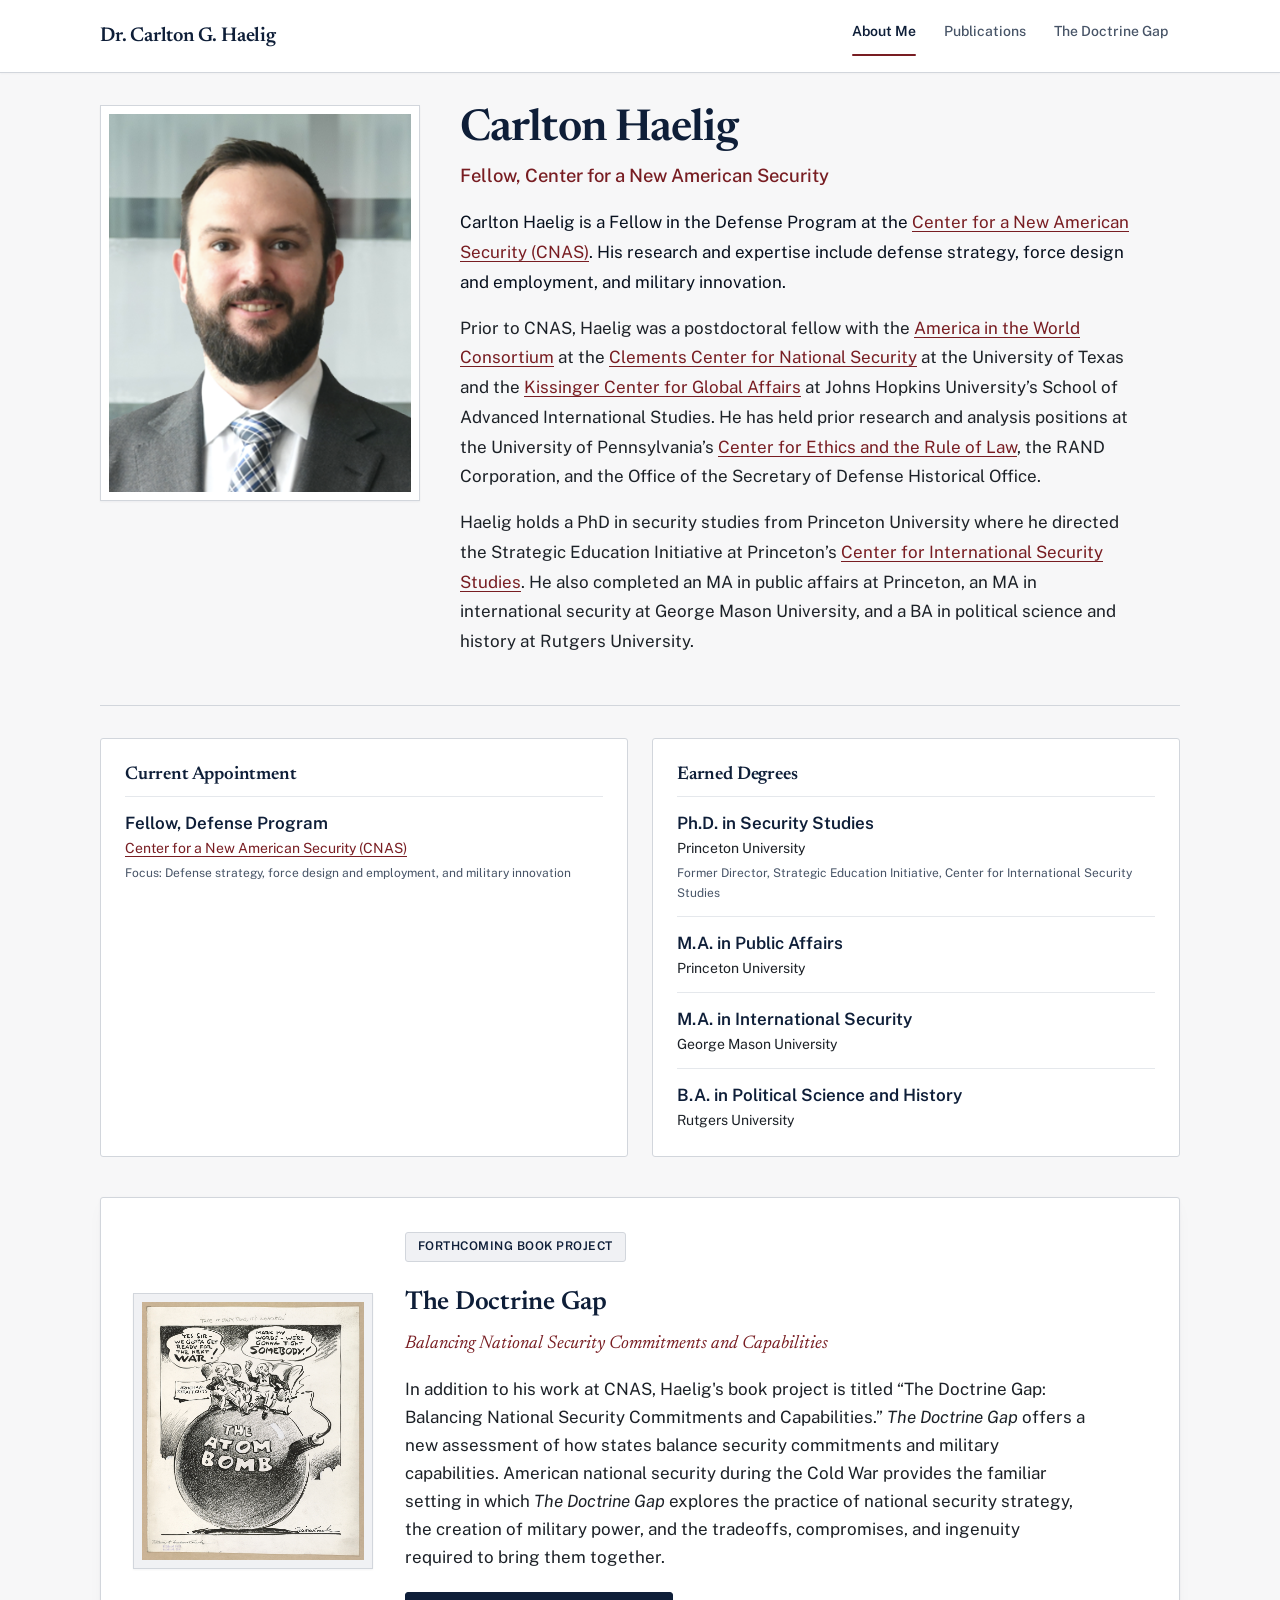
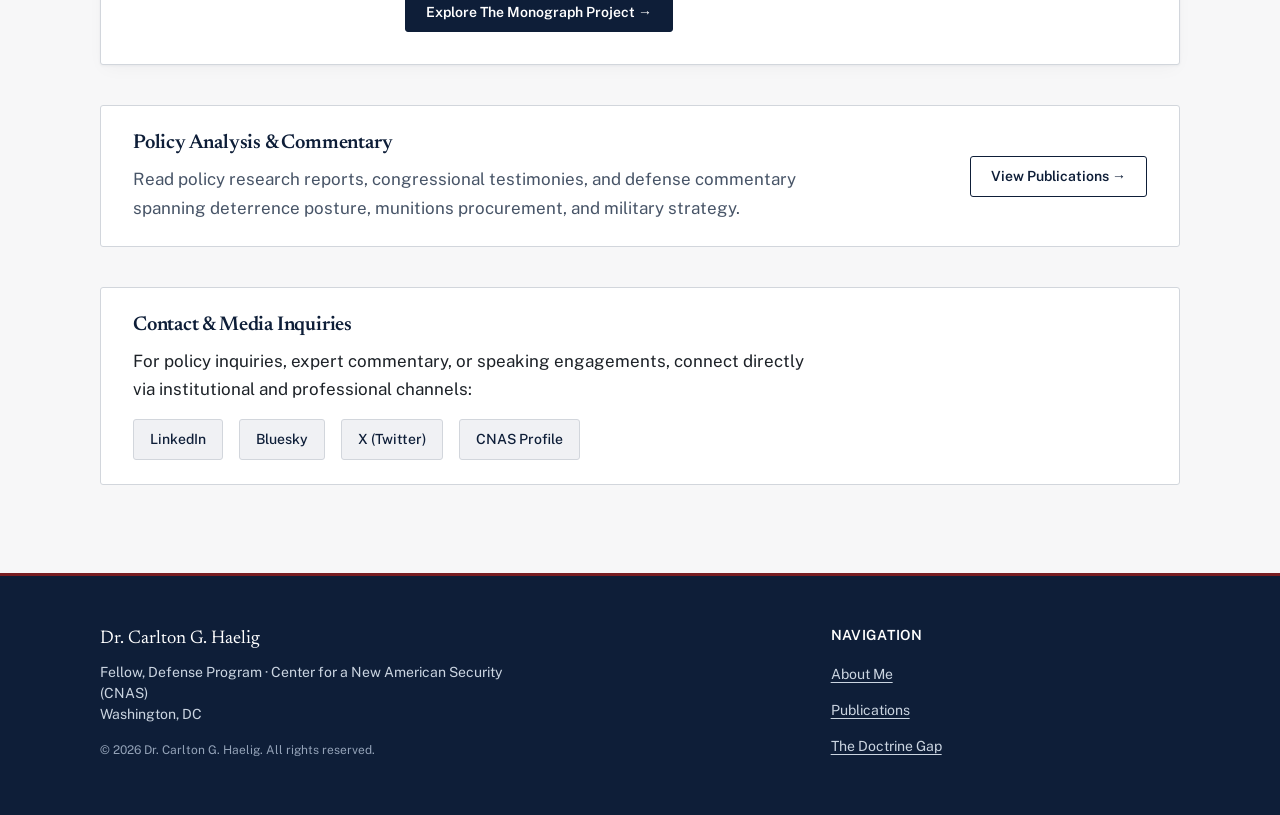
==== commit 62bf4c90: "feat: complete visual redesign and publications ledger" ====
--- a/index.html
+++ b/index.html
@@ -1,103 +1,174 @@
-<!DOCTYPE html><html lang="en-US" itemscope itemtype="http://schema.org/WebPage"><head><script nonce="Z3mqN_xB4r-_RxHE_ZdBVw">window['ppConfig'] = {productName: '6b8ce7c01e3dacd3d2c7a8cd322ff979', deleteIsEnforced:  false , sealIsEnforced:  false , heartbeatRate:  0.5 , periodicReportingRateMillis:  60000.0 , disableAllReporting:  false };(function(){'use strict';function k(a){var b=0;return function(){return b<a.length?{done:!1,value:a[b++]}:{done:!0}}}function l(a){var b=typeof Symbol!="undefined"&&Symbol.iterator&&a[Symbol.iterator];if(b)return b.call(a);if(typeof a.length=="number")return{next:k(a)};throw Error(String(a)+" is not an iterable or ArrayLike");}function m(a,b){var c;b&&!b.done&&(c=a["return"])&&c.call(a)}
-var n=typeof Object.defineProperties=="function"?Object.defineProperty:function(a,b,c){if(a==Array.prototype||a==Object.prototype)return a;a[b]=c.value;return a};function p(a){a=["object"==typeof globalThis&&globalThis,a,"object"==typeof window&&window,"object"==typeof self&&self,"object"==typeof global&&global];for(var b=0;b<a.length;++b){var c=a[b];if(c&&c.Math==Math)return c}throw Error("Cannot find global object");}var q=p(this);
-function r(a,b){if(b)a:{var c=q;a=a.split(".");for(var d=0;d<a.length-1;d++){var e=a[d];if(!(e in c))break a;c=c[e]}a=a[a.length-1];d=c[a];b=b(d);b!=d&&b!=null&&n(c,a,{configurable:!0,writable:!0,value:b})}}r("Object.is",function(a){return a?a:function(b,c){return b===c?b!==0||1/b===1/c:b!==b&&c!==c}});
-r("Array.prototype.includes",function(a){return a?a:function(b,c){var d=this;d instanceof String&&(d=String(d));var e=d.length;c=c||0;for(c<0&&(c=Math.max(c+e,0));c<e;c++){var f=d[c];if(f===b||Object.is(f,b))return!0}return!1}});
-r("String.prototype.includes",function(a){return a?a:function(b,c){if(this==null)throw new TypeError("The 'this' value for String.prototype.includes must not be null or undefined");if(b instanceof RegExp)throw new TypeError("First argument to String.prototype.includes must not be a regular expression");return this.indexOf(b,c||0)!==-1}});function t(a,b,c){a("https://csp.withgoogle.com/csp/proto/"+encodeURIComponent(b),JSON.stringify(c))}function u(){var a;if((a=window.ppConfig)==null?0:a.disableAllReporting)return function(){};var b,c,d,e;return(e=(b=window)==null?void 0:(c=b.navigator)==null?void 0:(d=c.sendBeacon)==null?void 0:d.bind(navigator))!=null?e:v}function v(a,b){var c=new XMLHttpRequest;c.open("POST",a);c.send(b)}
-function w(){var a=(x=Object.prototype)==null?void 0:x.__lookupGetter__("__proto__"),b=y,c=z;return function(){var d=a.call(this),e,f,g,h;t(c,b,{type:"ACCESS_GET",origin:(f=window.location.origin)!=null?f:"unknown",report:{className:(g=d==null?void 0:(e=d.constructor)==null?void 0:e.name)!=null?g:"unknown",stackTrace:(h=Error().stack)!=null?h:"unknown"}});return d}}
-function A(){var a=(B=Object.prototype)==null?void 0:B.__lookupSetter__("__proto__"),b=y,c=z;return function(d){d=a.call(this,d);var e,f,g,h;t(c,b,{type:"ACCESS_SET",origin:(f=window.location.origin)!=null?f:"unknown",report:{className:(g=d==null?void 0:(e=d.constructor)==null?void 0:e.name)!=null?g:"unknown",stackTrace:(h=Error().stack)!=null?h:"unknown"}});return d}}function C(a,b){D(a.productName,b);setInterval(function(){D(a.productName,b)},a.periodicReportingRateMillis)}
-var E="constructor __defineGetter__ __defineSetter__ hasOwnProperty __lookupGetter__ __lookupSetter__ isPrototypeOf propertyIsEnumerable toString valueOf __proto__ toLocaleString x_ngfn_x".split(" "),F=E.concat,G=navigator.userAgent.match(/Firefox\/([0-9]+)\./),H=(!G||G.length<2?0:Number(G[1])<75)?["toSource"]:[],I;if(H instanceof Array)I=H;else{for(var J=l(H),K,L=[];!(K=J.next()).done;)L.push(K.value);I=L}var M=F.call(E,I),N=[];
-function D(a,b){var c=[],d=l(Object.getOwnPropertyNames(Object.prototype)),e=d.next();try{for(;!e.done;e=d.next()){var f=e.value;M.includes(f)||N.includes(f)||c.push(f)}}finally{m(d,e)}e=Object.prototype;d=[];for(f=0;f<c.length;f++){var g=c[f];d[f]={name:g,descriptor:Object.getOwnPropertyDescriptor(Object.prototype,g),type:typeof e[g]}}if(d.length!==0){c=l(d);e=c.next();try{for(;!e.done;e=c.next())N.push(e.value.name)}finally{m(c,e)}var h;t(b,a,{type:"SEAL",origin:(h=window.location.origin)!=null?
-h:"unknown",report:{blockers:d}})}};var O=Math.random(),P=u(),Q=window.ppConfig;Q&&(Q.disableAllReporting||Q.deleteIsEnforced&&Q.sealIsEnforced||O<Q.heartbeatRate&&t(P,Q.productName,{origin:window.location.origin,type:"HEARTBEAT"}));var z=u(),R=window.ppConfig;if(R)if(R.deleteIsEnforced)delete Object.prototype.__proto__;else if(!R.disableAllReporting){var y=R.productName;try{var x,B;Object.defineProperty(Object.prototype,"__proto__",{enumerable:!1,get:w(),set:A()})}catch(a){}}
-(function(){var a=u(),b=window.ppConfig;b&&(b.sealIsEnforced?Object.seal(Object.prototype):b.disableAllReporting||(document.readyState!=="loading"?C(b,a):document.addEventListener("DOMContentLoaded",function(){C(b,a)})))})();}).call(this);
-</script><meta charset="utf-8"><script nonce="Z3mqN_xB4r-_RxHE_ZdBVw">var DOCS_timing={}; DOCS_timing['sl']=new Date().getTime();</script><script nonce="Z3mqN_xB4r-_RxHE_ZdBVw">function _DumpException(e) {throw e;}</script><script data-id="_gd" nonce="Z3mqN_xB4r-_RxHE_ZdBVw">window.WIZ_global_data = {"K1cgmc":"%.@.[null,null,null,[2,1,[1793914449,227231000],4],null,25]]","gnD3ee":"%.@.null,null,null,\"https://drive.google.com/viewer/main\"]","nQyAE":{}};</script><script nonce="Z3mqN_xB4r-_RxHE_ZdBVw">_docs_flag_initialData={"docs-enpi2":true,"atari-esobi":false,"atari-emtpr":false,"atari-eibrm":false,"atari-eipim":false,"atari-etm":false,"atari-mfsnd":10,"docs-text-usc":true,"docs-text-elsmk":false,"docs-text-elsms":false,"atari-bae":false,"docs-text-etsrdpn":false,"docs-text-etsrds":false,"docs-text-endes":false,"docs-text-escpv":true,"docs-text-ecfs":false,"docs-text-eetxp":false,"docs-text-ettctvs":false,"docs-text-escoubs":false,"docs-text-escivs":false,"docs-text-escitrbs":false,"docs-text-epsi":false,"docs-text-esic":false,"docs-text-elss":false,"docs-text-ebrfs":false,"docs-text-etocs":false,"docs-text-eeds":false,"docs-text-esbefr":false,"docs-etshc":false,"docs-efsmsdl":false,"docs-text-eiosmc":false,"docs-text-ebrmkc":false,"docs-text-ehlb":false,"docs-text-dwit":false,"docs-eec":true,"docs-eecac":true,"docs-text-ebwpw":false,"docs-elsp":false,"docs-text-eoblor":false,"docs-esff":false,"docs-text-esprooc":false,"docs-ets":false,"docs-text-eurlsilu":false,"docs-idu":false,"docs-sup":"","docs-dli":false,"docs-liap":"/naLogImpressions","ilcm":{"eui":"AHKXmL2YzQYE9eGbNnFyDEl_7kuYHqMI0SA5xyq1lm7bgxyPRbr9dmYRTb_yb69P3xeltbIOYahd","je":1,"sstu":1793934380542732,"si":"CIzWgqyu8pcDFSVMqwIdKNwVVg","gsc":null,"ei":[5703839,5704621,5706832,5706836,5738513,5738529,5743108,5743124,5776501,5776517,14101306,14101502,14101510,14101534,49472063,49472071,49644015,49644023,49769337,49769345,49822921,49822929,49833462,49833470,49842855,49842863,49924706,49924714,50223641,50223649,50266222,50266230,50273528,50273536,50297076,50297084,50561343,50561351,50586962,50586970,71079938,71079946,71085241,71085249,71120968,71120976,71387889,71387897,71465947,71465955,71528597,71528605,71530083,71530091,71544834,71544842,71546425,71546433,71658040,71658048,71659813,71659821,71689860,71689868,71710040,71710048,71798420,71798436,71825383,71825391,71855000,71855008,71897827,71897835,71960540,71960548,94327671,94327679,94353368,94353376,94386871,94386879,94434257,94434265,94629757,94629765,94661802,94661810,94692298,94692306,94785229,94785237,94904089,94904097,94918952,94918960,94940194,95087186,95087194,95111985,95111993,95112873,95112881,95314802,95314810,99251983,99251991,99368792,99368800,99402331,99402339,99440853,99440861,99457807,99457815,101492731,101492739,101519280,101519288,101562406,101562414,101631191,101631199,101687117,101687125,101836971,101836979,101837416,101837424,101860667,101860675,101887674,101887682,101889043,101889051,101917185,101917193,101922739,101922747,101933491,101933499,102030642,102030650,102059541,102059549,102070930,102070938,102146687,102146695,102161447,102161455,102178402,102178410,102198282,102198290,102244489,102244497,102280628,102280636,102287284,102287292,102343380,102343388,102402679,102402687,102469860,102469868,102517339,102517344,102548521,102548529,102673375,102685384,102685389,102685929,102685934,102718396,102721209,102721214,102727402,102727407,102761474,102761479,102762315,102762323,102783509,102783517,102787563,102807790,102807798,102867835,102867843,102883758,102883766,102902848,102902856,102903660,102903668,102909750,102909755,102925819,102925827,102926523,102926531,102932587,102932595,102944189,102944194,102944268,102944273,102944503,102944508,102944582,102944587,102944680,102944685,102944785,102944790,102956685,102956693,102972669,102972677,102987007,102987015,102988272,102988277,102988402,102988407,102988695,102988700,102988929,102988934,103011418,103011426,103163044,103163052,103176010,103176018,103276092,103285966,103285974,103286444,103286452,103288306,103288314,103289103,103289108,103289273,103289278,103326407,103326415,103343830,103343838,104530130,104573899,104573907,104575332,104575337,104575491,104575496,104575691,104575696,104575894,104615595,104615603,104699504,104699512,104761751,104761759,104794443,104794451,104842348,104842353,104907811,104907819,104976617,104976625,104983169,104983177,105082097,105082105,105083748,105083756,105087788,105087796,105125317,105125325,105180894,105180902,105283687,105283695,105292835,105292843,105346285,105346293,105360418,105360426,105371923,105371931,105373824,105373832,105393811,105393819,105439171,105439179,115511323,115511328,115601129,115601137,115626439,115626447,115669258,115669266,115779821,115779829,115780458,115780466,115818444,115818449,115821407,115821415,115854768,115854776,115909741,115909749,116062700,116062708,116068898,116068906,116176809,116176817,116221334,116221342,116250605,116250613,116276461,116276469,116372477,116372485,116416034,116416042,116418137,116418145,116425642,116538516,116538524,116567571,116567576,116609471,116609479,116699509,116699517,116714309,116714312,116756943,116756951,116783822,116783827,116840681,116840686,116901222,116901230,116901293,116901301,116902146,116902154,116907270,116907278,116909050,116909058,116909411,116909419,116910115,116910123,116929413,116929421,116929775,116929783,116930116,116930124,116980487,116980495,116981005,116981013,116981367,116981375,116981668,116981676,116981709,116981717,116982512,116982520,116982753,116982761,116982974,116982982,116983095,116983103,116983416,116983424,116984628,116984636,116986230,116986238,116988124,116988132,117000892,117000900,117010933,117010941,117145772,117145780,117205527,117205535,117223999,117224007,117268957,117268965,117283949,117283954,117286791,117286799,117290330,117290338,117309374,117309382,117310090,117310098,117410074,117457958,117457966,117503217,117503225,117504383,117504391,117547661,117547669,117668252,117668260,117683635,117848254,117895900,117895908,118094558,118094563,118098249,118098257,118110574,118110582,118144992,118145000,118171121,118237135,118237143,118281144,118281152,118285275,118291756,118291764,118367937,118367945,118368676,118368684,118417364,118417372,118484679,118484687,118599461,118599469,118961008,118961016,119022332,119022340,119096461,119096469,119109774,119109782,119208439,119208447,119209378,119346325,119367357,119367362,119389357,119389365,119474894,119474902,119528382,119528390,119530260,119530268,119566028,119566036,119593000,119593008,119595147,119595155,119605190,119605198,119651586,119651594,119667272,119667280,119671790,119671798,119702549,119702557,119770545,119770553,119771791,119771799,119870000,119870008,119941461,119941469,120049151,120049159,120050660,120050668,120120566,120140755,120175627,120175635,120493132,120493140,120619846,120619851,120730671,120730676,120735852,120735857,120773177,120773182,120797077,120797085,120812978,120864327,120900452,120900460,120963624,120963632,120982382,120982390,121110331,121110336,121123431,121123436,121172911,121286207,121286215,121307198,121307206,121339424,121339429,121346120,121346125,121372721,121381303,121381308,121381960,121383007,121406244,121406252,121431603,121431611,121442235,121442240,123364526,123364613,123364618,123433002,123433018,123477306],"crc":0,"cvi":[]},"docs-ccdil":false,"docs-eil":true,"info_params":{},"buildLabel":"editors.sites-viewer-frontend_20261102.02_p0","docs-show_debug_info":false,"atari-jefp":"/_/view/jserror","docs-jern":"view","atari-rhpp":"/_/view","docs-ciusdft":false,"docs-ecuach":false,"docs-cclt":2033,"docs-ecci":true,"docs-esi":false,"docs-efypr":true,"docs-eyprp":true,"docs-li":"104240","docs-trgthnt":"","docs-etmhn":false,"docs-thnt":"","docs-hdet":["nMX17M8pQ0kLUkpsP190WPbQDRJQ","17hED8kG50kLUkpsP190TThQn3DA","BDNZR4PXx0kLUkpsP190SJtNPkYt","Etj5wJCQk0kLUkpsP190NwiL8UMa","xCLbbDUPA0kLUkpsP190XkGJiPUm","2NUkoZehW0kLUkpsP190UUNLiXW9","yuvYtd5590kLUkpsP190Qya5K4UR","ZH4rzt2uk0kLUkpsP190UDkF5Bkq","uQUQhn57A0kLUkpsP190WHoihP41","93w8zoRF70kLUkpsP190TxXbtSeV","fAPatjr1X0kLUkpsP190SaRjNRjw","T4vgqqjK70kLUkpsP190ScPehgAW","JyFR2tYWZ0kLUkpsP190Rn3HzkxT","ufXj7vmeJ0kLUkpsP190QURhvJn2","KFks7UeZ30kLUkpsP190UUMR6cvh","LcTa6EjeC0kLUkpsP190RKgvW5qi","s3UFcjGjt0kLUkpsP190Z45ftWRr","o99ewBQXy0kLUkpsP190Nq2qr6tf","PHVyy5uSS0kLUkpsP190SUsYo8gQ","yZn21akid0iSFTCbiEB0WPiGEST3","h2TtqzmQF0kLUkpsP190YPJiQt7p","MZi9vb5UC0kLUkpsP190ReUhvVjy","dSR6SPjB80kLUkpsP190Y3xHa9qA","Bz6B7VmLu0kLUkpsP190W3FeobP7","AiLoubzsd0kLUkpsP190XtYNPgYT","2J3DVQoVh0kLUkpsP190R5wShSrC","MLmbZasLS0kLUkpsP190YHf6Zjsf","LjsdWFqUn0kLUkpsP190TwXBLtsw","S1T4ezMsZ0kLUkpsP190U6GfQUxi","LwAAPYPwi0kLUkpsP190TR4aaiFR","zZpS7TtwA0kLUkpsP190SJfhmHn8","LqadmuFLc0kLUkpsP190VqMgRe9G","6t7XcXcN50kLUkpsP190RiQUG9W5","PyRpJWvnF0kLUkpsP190X6czxBQU","oiu5UhKXt0kLUkpsP190XWFatA4U","MbCqiCTik0kLUkpsP190XpDkFpKL","m3m67mpQU0kLUkpsP190RpzeM6tt","WKyXQmUiJ0kLUkpsP190WtAghmdt","Nf2nd9NhF0kLUkpsP190REtRKaUF","fjqF9C7Mg0kLUkpsP190WGtWAuX2","cb1fdvu6p0kLUkpsP190U5AywQpZ","43PL8e9wN0kLUkpsP190PfUhabvT","q4iJ7XzP90kLUkpsP190TZxmiBwc","N5u4VeWhx0iSFTCbiEB0VUTNdX6g","XM16tjwrD0iSFTCbiEB0NfzvTeuU","ybYTJk1eD0iSFTCbiEB0QV4rkzSF","TgXar1TSG0iSFTCbiEB0SsXMaKuP","JYfGDkExa0iSFTCbiEB0TTQnEDtH","2i9JBUZ3w0iSFTCbiEB0RytbUoNq","pgvTVXNKa0iSFTCbiEB0ShqmBTMR","NsVnd81bW0iSFTCbiEB0RhcXEK9M","rTQirATnb0iSFTCbiEB0W5cPcA7D","wNyww2Syr0iSFTCbiEB0Pzsbemba","DVdpfbqGj0iSFTCbiEB0RP4dMdFg","WKN3dsuG20iSFTCbiEB0NtEYhMK7","S5iPRteXX0iSFTCbiEB0YkMazE6h","6hmou1AcB0iSFTCbiEB0R9rZWXdz","wvo4NcLUj0iSFTCbiEB0Tt7mcVxE","rMLvYG5Cd0iSFTCbiEB0VMB6o5sk","EnxXFzAMR0iSFTCbiEB0NxWnFJEU","4SFrbzo420iSFTCbiEB0W7wu3rzt","Nr7mDWodK0iSFTCbiEB0Ruynrudk","pSnfxxWWp0iSFTCbiEB0RaiP6PBc","WMpW1Q5dP0iSFTCbiEB0WLWPn6Po","jcCQV72Dw0iSFTCbiEB0XjAwaUST","q1LkrPa7u0iSFTCbiEB0VHo7zVhn","rTcCMw3BM0mHq3jmV6o0RHeAExRK","HUYzfGVRa0mHq3jmV6o0Uxe2caXK","1XYMmM1Cu0mHq3jmV6o0Z3pEi8xm","xHhMJiXiV0mHq3jmV6o0WB8WinyM","xwSFpxEiU0mHq3jmV6o0PcnvcKmd","4MBkBg26q0mHq3jmV6o0QeKPRMpY","y5g8iW2T80mHq3jmV6o0Nr8SAj4C","W9YRKy3Lb0iSFTCbiEB0Xfs1EfPr","Ed3nhrN8D0iSFTCbiEB0RN4bJ53y","zxDKY7PC10iSFTCbiEB0UDYPJwDZ","bhEyDmbwi0mHq3jmV6o0TngCF1v2","6rKYZ6uHA0mHq3jmV6o0TeDZjgB8","71Deousgx0mHq3jmV6o0WXBQiyzi","sVEZbUAa70mHq3jmV6o0TNq1M7FF","8ZPFZT5nG0mHq3jmV6o0PJ5yoVh4","LDuvzP2Bd0mHq3jmV6o0TwNPVpW8","P55v8p4Lk0mHq3jmV6o0VjggjHMV","QqnZoz9ko0mHq3jmV6o0QskzBcHn","Nq8mdjdGg0mHq3jmV6o0WShxQA39","iQNA6mEJy0mHq3jmV6o0Q2iGT9fW","sNcbk2hJ80mHq3jmV6o0VbqaovQb","Th1mzDL8q0mHq3jmV6o0Sm16yc1b","6nr31z9Wv0mERqSGkGf0VhuvAXWC","RLHeYNm410mERqSGkGf0Y817EUFK","vmx68XtfJ0mERqSGkGf0RCUBfsQr","687J7yD1q0mERqSGkGf0RVmMYHo1","qwhWQy8Zi0mERqSGkGf0W2tdypUF","wF8Sk241e0mERqSGkGf0YNtN6gpV","ijUhdx2QN0mERqSGkGf0TSD26iBJ","3iBLaMnuG0mERqSGkGf0VdY8XuLS","cFR77YEGo0iSFTCbiEB0PcMDWjX2","evUYuNCS80mERqSGkGf0Psi8j3Dw","soWncRV7C0mERqSGkGf0PZheXrWA","TvjoiCaar0mERqSGkGf0S9qS5adj","txL54xWLC0mERqSGkGf0XoEGTvCu","MP3EsW1un0mERqSGkGf0QDkfTxat","N1q4Y3fqz0mERqSGkGf0W1oPWWoc","pnKWhXiJi0mERqSGkGf0RDJejrBm","uLoGBsxEp0mERqSGkGf0Umz4HBC5","zu73Bdvrn0mERqSGkGf0P7FS5ZnG","KwaNot15n0mERqSGkGf0UnBhGVoK","eCHWxyhvo0mERqSGkGf0RJfZmQ1f","aWZA9kUWi0mERqSGkGf0RtY99iNR","ffZmMGtYT0suK1NZr2K0QUxSzEMN","NagbcZWyB0suK1NZr2K0SJmfmJ3n","KMcLKvubv0suK1NZr2K0PLMUJ7zr","a13ejFS5i0suK1NZr2K0WzewY5tP","pZ1hXv7ve0suK1NZr2K0U5qoNhyU","pwLDucJZU0ezFcgqx310NgtmYpbV","TCKDVQ6J0Bn3gbW4AcZC0PQKypCa","Z7vabQzZ0Bn3gbW4AcZC0TfvmSab","UUNcLtsso0mERqSGkGf0Uwg2tMZa","fznmScpy0Bn3gbW4AcZC0Vie7eK1","6GS1wg3f0Bn3gbW4AcZC0Sr5APMj","wYCZkqoz10fBWirfAym0S1sADKbJ"],"docs-hunds":false,"docs-hae":"PROD","docs-ehn":false,"docs-epq":true,"docs-upap":"/_/view/prefs","docs-eupub":true}; _docs_flag_cek= null ; if (window['DOCS_timing']) {DOCS_timing['ifdld']=new Date().getTime();}</script><meta name="viewport" content="width=device-width, initial-scale=1"><meta http-equiv="X-UA-Compatible" content="IE=edge"><meta name="referrer" content="strict-origin-when-cross-origin"><link rel="icon" href="https://lh7-us.googleusercontent.com/sitesv-images-rt/[base64]"><meta property="og:title" content="Dr. Carlton G. Haelig"><meta property="og:type" content="website"><meta property="og:url" content="https://www.carltonhaelig.com/"><meta property="og:description" content="Carlton Haelig is a Fellow in the Defense Program at the Center for a New American Security (CNAS). His research and expertise include national security strategy, force design and employment, and military innovation.
-Prior to CNAS, Haelig was a postdoctoral fellow with the America in the World"><meta itemprop="name" content="Dr. Carlton G. Haelig"><meta itemprop="description" content="Carlton Haelig is a Fellow in the Defense Program at the Center for a New American Security (CNAS). His research and expertise include national security strategy, force design and employment, and military innovation.
-Prior to CNAS, Haelig was a postdoctoral fellow with the America in the World"><meta itemprop="url" content="https://www.carltonhaelig.com/"><meta itemprop="thumbnailUrl" content="https://lh7-us.googleusercontent.com/sitesv-images-rt/[base64]w1280"><meta itemprop="image" content="https://lh7-us.googleusercontent.com/sitesv-images-rt/[base64]w1280"><meta itemprop="imageUrl" content="https://lh7-us.googleusercontent.com/sitesv-images-rt/[base64]w1280"><meta property="og:image" content="https://lh7-us.googleusercontent.com/sitesv-images-rt/[base64]w1280"><link href="https://fonts.googleapis.com/css?family=Oswald%3A400%2C600%2C700%7COpen%20Sans%3A400%2C600%2C700&display=swap" rel="stylesheet" nonce="u4fUHoeNb0CfaQsT2hYekQ"><link href="https://fonts.googleapis.com/css?family=Google+Sans:400,500|Roboto:300,400,500,700|Source+Code+Pro:400,700&display=swap" rel="stylesheet" nonce="u4fUHoeNb0CfaQsT2hYekQ"><link rel="stylesheet" href="https://www.gstatic.com/_/atari/_/ss/k=atari.vw.cfRKQDVrTPE.L.W.O/am=AAAAYAAI/d=1/rs=AGEqA5kFtdIxalAdxeUlPt_E6LUflDdwFw" data-id="_cl" nonce="u4fUHoeNb0CfaQsT2hYekQ"><script nonce="Z3mqN_xB4r-_RxHE_ZdBVw"></script><title>Dr. Carlton G. Haelig</title><style jsname="ptDGoc" nonce="u4fUHoeNb0CfaQsT2hYekQ">.ImnMyf{background-color: rgba(255,255,255,1); color: rgba(33,33,33,1);}.Vs12Bd{background-color: rgba(244,244,244,1); color: rgba(190,20,20,1);}.S5d9Rd{background-color: rgba(190,20,20,1); color: rgba(255,255,255,1);}.O13XJf{height: 340px; padding-bottom: 56px; padding-top: 56px;}.O13XJf .IFuOkc{background-image: url(https://ssl.gstatic.com/atari/images/impression-header.png);}.O13XJf .IFuOkc:before{background-color: rgba(33,33,33,1); opacity: 0.5; display: block;}.O13XJf .zfr3Q{color: rgba(255,255,255,1);}.O13XJf .qnVSj{color: rgba(255,255,255,1);}.O13XJf .Glwbz{color: rgba(255,255,255,1);}.O13XJf .qLrapd{color: rgba(255,255,255,1);}.O13XJf .aHM7ed{color: rgba(255,255,255,1);}.O13XJf .NHD4Gf{color: rgba(255,255,255,1);}.O13XJf .QmpIrf{background-color: rgba(255,255,255,1); border-color: rgba(190,20,20,1); color: rgba(190,20,20,1); font-family: 'Open Sans'; font-size: 13pt; line-height: 22px;}@media only screen and (max-width: 479px){.O13XJf .QmpIrf{font-size: 13pt;}}@media only screen and (min-width: 480px) and (max-width: 767px){.O13XJf .QmpIrf{font-size: 13pt;}}@media only screen and (max-width: 479px){.O13XJf{height: 250px;}}.SBrW1{height: 430px; padding-bottom: 120px; padding-top: 120px;}.Wew9ke{fill: rgba(255,255,255,1);}.YTv4We.chg4Jd:focus:before{border-color: rgba(31,31,31,1); display: block;}.KJll8d{background-color: rgba(255,255,255,1);}.fOU46b .YSH9J{color: rgba(255,255,255,1);}.fOU46b .iWs3gf.chg4Jd:focus{background-color: rgba(255,255,255,0.1199999973);}.fOU46b .Mz8gvb{color: rgba(255,255,255,1);}.fOU46b .Mz8gvb.chg4Jd:focus:before{border-color: rgba(255,255,255,1); display: block;}.fOU46b .G8QRnc .Mz8gvb{color: rgba(31,31,31,1);}.fOU46b .G8QRnc .Mz8gvb.chg4Jd:focus:before{border-color: rgba(31,31,31,1); display: block;}.fOU46b .G8QRnc .YSH9J{color: rgba(31,31,31,1);}.fOU46b .G8QRnc .KJll8d{background-color: rgba(31,31,31,1);}.fOU46b .usN8rf .YSH9J{color: rgba(31,31,31,1);}.fOU46b .usN8rf .KJll8d{background-color: rgba(31,31,31,1);}.fOU46b .usN8rf .Mz8gvb{color: rgba(31,31,31,1);}.fOU46b .aCIEDd .YSH9J{color: rgba(190,20,20,1);}.fOU46b .aCIEDd .KJll8d{background-color: rgba(190,20,20,1);}.fOU46b .aCIEDd .Mz8gvb{color: rgba(190,20,20,1);}.fOU46b .a3ETed .YSH9J{color: rgba(255,255,255,1);}.fOU46b .a3ETed .KJll8d{background-color: rgba(255,255,255,1);}.fOU46b .a3ETed .Mz8gvb{color: rgba(255,255,255,1);}.fOU46b .zDUgLc{opacity: 0;}.fOU46b .LBrwzc .zDUgLc{opacity: 1; border-bottom-style: none;}.fOU46b .GBy4H .zDUgLc{opacity: 1;}@media only screen and (min-width: 1280px){.XeSM4.b2Iqye.fOU46b .LBrwzc .tCHXDc{color: rgba(255,255,255,1);}}.XeSM4.b2Iqye.fOU46b .LBrwzc .iWs3gf.chg4Jd:focus{background-color: rgba(255,255,255,0.1199999973);}@media only screen and (min-width: 1280px){.KuNac.b2Iqye.fOU46b .GBy4H .tCHXDc{color: rgba(31,31,31,1);}}.KuNac.b2Iqye.fOU46b .GBy4H .iWs3gf.chg4Jd:focus{background-color: rgba(31,31,31,0.1199999973);}@media only screen and (min-width: 1280px){.KuNac.yMcSQd.fOU46b .GBy4H .tCHXDc{color: rgba(255,255,255,1);}}.KuNac.yMcSQd.fOU46b .iWs3gf.chg4Jd:focus{background-color: rgba(255,255,255,0.1199999973);}@media only screen and (min-width: 1280px){.XeSM4.yMcSQd.fOU46b .LBrwzc .tCHXDc{color: rgba(31,31,31,1);}}.XeSM4.yMcSQd.fOU46b .LBrwzc .iWs3gf.chg4Jd:focus{background-color: rgba(31,31,31,0.1199999973);}.LBrwzc .oNsfjf{color: rgba(31,31,31,1);}.LBrwzc .YSH9J{color: rgba(31,31,31,1);}.LBrwzc .YTv4We.chg4Jd:focus:before{border-color: rgba(31,31,31,1); display: block;}.LBrwzc .oNsfjf.Zjiec{color: rgba(31,31,31,1);}.LBrwzc .zDUgLc{border-bottom-color: rgba(204,204,204,1); border-bottom-width: 1px; border-bottom-style: solid;}.GBy4H .oNsfjf{color: rgba(255,255,255,1);}.GBy4H .YSH9J{color: rgba(255,255,255,1);}.GBy4H .YTv4We.chg4Jd:focus:before{border-color: rgba(255,255,255,1); display: block;}.GBy4H .wgxiMe{background-color: rgba(0,0,0,1);}.GBy4H .oNsfjf.Zjiec{color: rgba(255,255,255,1);}.JzO0Vc{background-color: rgba(247,247,247,1);}.M63kCb{background-color: rgba(255,255,255,1);}.zfr3Q{font-family: 'Open Sans'; color: rgba(33,33,33,1); font-size: 13pt; line-height: 1.6; margin-top: 15px;}.qnVSj{color: rgba(33,33,33,1);}.Glwbz{color: rgba(33,33,33,1);}.dhtgD{text-decoration: underline;}.dhtgD:hover{color: rgba(190,20,20,1);}.dhtgD:active{color: rgba(190,20,20,1);}.duRjpb{font-family: Oswald; font-size: 38pt; line-height: 1.23; font-weight: 400; color: rgba(31,31,31,1); margin-top: 20px; text-transform: uppercase;}.Ap4VC{margin-bottom: -20px;}.qLrapd{color: rgba(31,31,31,1);}.JYVBee{font-family: Oswald; font-size: 29pt; line-height: 1.42; font-weight: 400; color: rgba(31,31,31,1); margin-top: 20px; text-transform: uppercase;}.CobnVe{margin-bottom: -20px;}.aHM7ed{color: rgba(31,31,31,1);}.OmQG5e{font-family: 'Open Sans'; font-size: 18pt; line-height: 1.3; margin-top: 20px; font-weight: 400; color: rgba(190,20,20,1);}.GV3q8e{margin-bottom: -20px;}.NHD4Gf{color: rgba(190,20,20,1);}.duRjpb .OUGEr{color: rgba(31,31,31,1);}.JYVBee .OUGEr{color: rgba(31,31,31,1);}.OmQG5e .OUGEr{color: rgba(190,20,20,1);}.TMjjoe{font-family: Oswald; font-size: 9pt; line-height: 1.2; margin-top: 0px;}.rysYnb{background-color: rgba(247,247,247,1); padding-left: 50px; width: 256px;}.Zjiec{font-family: Oswald; font-weight: 400; font-size: 20pt; line-height: 1.2; margin-top: 48px; margin-left: 48px; margin-bottom: 62px; margin-right: 32px;}.oNsfjf.Zjiec{color: rgba(190,20,20,1);}.XMyrgf{margin-top: 48px; margin-left: 48px; margin-bottom: 0px; margin-right: 32px;}.PsKE7e{font-family: 'Open Sans'; font-weight: 400; font-size: 12pt; padding-left: 6px; padding-right: 6px;}.rysYnb .mohMlc:hover{background-color: rgba(0,0,0,1);}.lhZOrc .aJHbb{background-color: rgba(31,31,31,1); color: rgba(255,255,255,1);}.oNsfjf{color: rgba(31,31,31,1);}.YSH9J{color: rgba(31,31,31,1);}.iWs3gf.chg4Jd:focus{background-color: rgba(31,31,31,0.1199999973);}.zDUgLc{background-color: rgba(255,255,255,1); opacity: 1;}.TlfmSc{font-family: Oswald; font-weight: 400; font-size: 16pt; line-height: 1.26;}.u5fiyc{line-height: 1.88;}.jgXgSe{font-family: 'Open Sans'; font-weight: 400; font-size: 12pt; line-height: 1.88; padding-left: 10px; padding-right: 10px;}.lhZOrc{font-weight: 600;}.M9vuGd .jgXgSe{background-color: rgba(31,31,31,1); color: rgba(255,255,255,1);}.eWDljc{background-color: rgba(247,247,247,1); padding-bottom: 28px;}.IKA38e{padding-left: 36px; margin-top: 20px;}.hDrhEe{font-family: 'Open Sans'; margin-left: 12px; margin-right: 12px; padding-right: 6px; padding-left: 6px; display: inline-block; max-width: 90%;}.baH5ib .hDrhEe{margin-left: 4px; padding-left: 6px;}.iwQgFb{background-color: rgba(190,20,20,1); opacity: 0.8; height: 3px; margin-top: 8px;}.ySLm4c{font-family: 'Open Sans';}.CbiMKe{background-color: rgba(190,20,20,1);}.QmpIrf{background-color: rgba(190,20,20,1); border-color: rgba(255,255,255,1); color: rgba(255,255,255,1); font-family: 'Open Sans'; font-size: 13pt; line-height: 22px;}.qeLZfd:before{background-color: rgba(240,240,240,1); display: block;}.qeLZfd .iwQgFb{background-color: rgba(190,20,20,1); opacity: 1;}.qeLZfd .dhtgD:hover{color: rgba(190,20,20,1);}.qeLZfd .duRjpb{color: rgba(190,20,20,1);}.qeLZfd .qLrapd{color: rgba(190,20,20,1);}.qeLZfd .JYVBee{color: rgba(190,20,20,1);}.qeLZfd .aHM7ed{color: rgba(190,20,20,1);}.qeLZfd .OmQG5e{color: rgba(190,20,20,1);}.qeLZfd .NHD4Gf{color: rgba(190,20,20,1);}.qeLZfd .duRjpb .OUGEr{color: rgba(190,20,20,1);}.qeLZfd .JYVBee .OUGEr{color: rgba(190,20,20,1);}.qeLZfd .OmQG5e .OUGEr{color: rgba(190,20,20,1);}.lQAHbd:before{background-color: rgba(190,20,20,1); display: block;}.lQAHbd .iwQgFb{background-color: rgba(255,255,255,1); opacity: 1;}.lQAHbd .QmpIrf{background-color: rgba(255,255,255,1); border-color: rgba(190,20,20,1); color: rgba(190,20,20,1); font-family: 'Open Sans'; font-size: 13pt; line-height: 22px;}.lQAHbd .CbiMKe{background-color: rgba(255,255,255,1);}@media only screen and (max-width: 479px){.lQAHbd .QmpIrf{font-size: 13pt;}}@media only screen and (min-width: 480px) and (max-width: 767px){.lQAHbd .QmpIrf{font-size: 13pt;}}.lQAHbd .zfr3Q{color: rgba(255,255,255,1);}.lQAHbd .qnVSj{color: rgba(255,255,255,1);}.lQAHbd .Glwbz{color: rgba(255,255,255,1);}.lQAHbd .dhtgD:hover{color: rgba(255,255,255,1); opacity: 0.7;}.lQAHbd .duRjpb{color: rgba(255,255,255,1);}.lQAHbd .qLrapd{color: rgba(255,255,255,1);}.lQAHbd .JYVBee{color: rgba(255,255,255,1);}.lQAHbd .aHM7ed{color: rgba(255,255,255,1);}.lQAHbd .OmQG5e{color: rgba(255,255,255,1);}.lQAHbd .NHD4Gf{color: rgba(255,255,255,1);}.lQAHbd .duRjpb .OUGEr{color: rgba(255,255,255,1);}.lQAHbd .JYVBee .OUGEr{color: rgba(255,255,255,1);}.lQAHbd .OmQG5e .OUGEr{color: rgba(255,255,255,1);}.IFuOkc .dhtgD:hover{color: rgba(190,20,20,1);}.LB7kq .dhtgD:hover{color: rgba(190,20,20,1);}.LB7kq .baZpAe .duRjpb{padding-bottom: 20px;}.LB7kq .duRjpb:not(.TYR86d):first-child:before{border-bottom-width: 12px; border-bottom-style: solid; border-bottom-color: rgba(190,20,20,1); display: block;}.LB7kq .duRjpb{font-size: 60pt; line-height: 1.2; font-weight: 400; padding-bottom: 20px;}@media only screen and (max-width: 479px){.LB7kq .duRjpb{font-size: 39pt;}}@media only screen and (min-width: 480px) and (max-width: 767px){.LB7kq .duRjpb{font-size: 51pt;}}.LB7kq .JYVBee{font-size: 29pt; line-height: 1.18;}@media only screen and (max-width: 479px){.LB7kq .JYVBee{font-size: 22pt;}}@media only screen and (min-width: 480px) and (max-width: 767px){.LB7kq .JYVBee{font-size: 26pt;}}.gk8rDe .duRjpb{font-size: 48pt;}@media only screen and (max-width: 479px){.gk8rDe .duRjpb{font-size: 32pt;}}@media only screen and (min-width: 480px) and (max-width: 767px){.gk8rDe .duRjpb{font-size: 41pt;}}.cJgDec .zfr3Q{color: rgba(255,255,255,1);}.cJgDec .zfr3Q .OUGEr{color: rgba(255,255,255,1);}.cJgDec .qnVSj{color: rgba(255,255,255,1);}.cJgDec .Glwbz{color: rgba(255,255,255,1);}.cJgDec .qLrapd{color: rgba(255,255,255,1);}.cJgDec .aHM7ed{color: rgba(255,255,255,1);}.cJgDec .NHD4Gf{color: rgba(255,255,255,1);}.cJgDec .IFuOkc:before{background-color: rgba(33,33,33,1); opacity: 0.5; display: block;}.cJgDec .QmpIrf{background-color: rgba(255,255,255,1); border-color: rgba(190,20,20,1); color: rgba(190,20,20,1); font-family: 'Open Sans'; font-size: 13pt; line-height: 22px;}@media only screen and (max-width: 479px){.cJgDec .QmpIrf{font-size: 13pt;}}@media only screen and (min-width: 480px) and (max-width: 767px){.cJgDec .QmpIrf{font-size: 13pt;}}.tpmmCb .zfr3Q{color: rgba(31,31,31,1);}.tpmmCb .zfr3Q .OUGEr{color: rgba(31,31,31,1);}.tpmmCb .qnVSj{color: rgba(31,31,31,1);}.tpmmCb .Glwbz{color: rgba(31,31,31,1);}.tpmmCb .qLrapd{color: rgba(31,31,31,1);}.tpmmCb .aHM7ed{color: rgba(31,31,31,1);}.tpmmCb .NHD4Gf{color: rgba(31,31,31,1);}.tpmmCb .IFuOkc:before{background-color: rgba(255,255,255,1); display: block;}.tpmmCb .Wew9ke{fill: rgba(31,31,31,1);}.tpmmCb .QmpIrf{background-color: rgba(255,255,255,1); border-color: rgba(190,20,20,1); color: rgba(190,20,20,1); font-family: 'Open Sans'; font-size: 13pt; line-height: 22px;}@media only screen and (max-width: 479px){.tpmmCb .QmpIrf{font-size: 13pt;}}@media only screen and (min-width: 480px) and (max-width: 767px){.tpmmCb .QmpIrf{font-size: 13pt;}}.gk8rDe{padding-top: 60px;}.gk8rDe .zfr3Q{color: rgba(31,31,31,1);}.gk8rDe .OmQG5e{color: rgba(31,31,31,1);}.gk8rDe .NHD4Gf{color: rgba(31,31,31,1);}.gk8rDe .QmpIrf{background-color: rgba(190,20,20,1); border-color: rgba(255,255,255,1); color: rgba(255,255,255,1); font-family: 'Open Sans'; font-size: 13pt; line-height: 22px;}@media only screen and (max-width: 479px){.gk8rDe .QmpIrf{font-size: 13pt;}}@media only screen and (min-width: 480px) and (max-width: 767px){.gk8rDe .QmpIrf{font-size: 13pt;}}@media only screen and (max-width: 479px){.gk8rDe{padding-top: 32px; padding-bottom: 32px;}}.PsKE7e:hover{opacity: 0.7;}.BFDQOb:hover{opacity: 0.7;}.wgxiMe{background-color: rgba(247,247,247,1);}.xkUom{border-color: rgba(190,20,20,1); color: rgba(190,20,20,1); font-family: 'Open Sans'; font-size: 13pt; line-height: 22px;}.xkUom:hover{background-color: rgba(31,31,31,0.1000000015);}.KjwKmc{color: rgba(190,20,20,1); font-family: 'Open Sans'; font-size: 13pt; line-height: 22px;}.KjwKmc:hover{background-color: rgba(31,31,31,0.1000000015);}.lQAHbd .xkUom{border-color: rgba(255,255,255,1); color: rgba(255,255,255,1); font-family: 'Open Sans'; font-size: 13pt; line-height: 22px;}.lQAHbd .xkUom:hover{background-color: rgba(255,255,255,0.1000000015);}.lQAHbd .KjwKmc{color: rgba(255,255,255,1); font-family: 'Open Sans'; font-size: 13pt; line-height: 22px;}.lQAHbd .KjwKmc:hover{background-color: rgba(255,255,255,0.1000000015);}@media only screen and (max-width: 479px){.lQAHbd .xkUom{font-size: 13pt;}}@media only screen and (min-width: 480px) and (max-width: 767px){.lQAHbd .xkUom{font-size: 13pt;}}@media only screen and (max-width: 479px){.lQAHbd .KjwKmc{font-size: 13pt;}}@media only screen and (min-width: 480px) and (max-width: 767px){.lQAHbd .KjwKmc{font-size: 13pt;}}.lQAHbd .Mt0nFe{border-color: rgba(255,255,255,0.200000003);}.cJgDec .xkUom{border-color: rgba(255,255,255,1); color: rgba(255,255,255,1); font-family: 'Open Sans'; font-size: 13pt; line-height: 22px;}.cJgDec .xkUom:hover{background-color: rgba(255,255,255,0.1000000015);}.cJgDec .KjwKmc{color: rgba(255,255,255,1); font-family: 'Open Sans'; font-size: 13pt; line-height: 22px;}.cJgDec .KjwKmc:hover{background-color: rgba(255,255,255,0.1000000015);}@media only screen and (max-width: 479px){.cJgDec .xkUom{font-size: 13pt;}}@media only screen and (min-width: 480px) and (max-width: 767px){.cJgDec .xkUom{font-size: 13pt;}}@media only screen and (max-width: 479px){.cJgDec .KjwKmc{font-size: 13pt;}}@media only screen and (min-width: 480px) and (max-width: 767px){.cJgDec .KjwKmc{font-size: 13pt;}}.tpmmCb .xkUom{border-color: rgba(31,31,31,1); color: rgba(31,31,31,1); font-family: 'Open Sans'; font-size: 13pt; line-height: 22px;}.tpmmCb .xkUom:hover{background-color: rgba(31,31,31,0.1000000015);}.tpmmCb .KjwKmc{color: rgba(31,31,31,1); font-family: 'Open Sans'; font-size: 13pt; line-height: 22px;}.tpmmCb .KjwKmc:hover{background-color: rgba(31,31,31,0.1000000015);}@media only screen and (max-width: 479px){.tpmmCb .xkUom{font-size: 13pt;}}@media only screen and (min-width: 480px) and (max-width: 767px){.tpmmCb .xkUom{font-size: 13pt;}}@media only screen and (max-width: 479px){.tpmmCb .KjwKmc{font-size: 13pt;}}@media only screen and (min-width: 480px) and (max-width: 767px){.tpmmCb .KjwKmc{font-size: 13pt;}}.gk8rDe .xkUom{border-color: rgba(190,20,20,1); color: rgba(190,20,20,1); font-family: 'Open Sans'; font-size: 13pt; line-height: 22px;}.gk8rDe .xkUom:hover{background-color: rgba(31,31,31,0.1000000015);}.gk8rDe .KjwKmc{color: rgba(190,20,20,1); font-family: 'Open Sans'; font-size: 13pt; line-height: 22px;}.gk8rDe .KjwKmc:hover{background-color: rgba(31,31,31,0.1000000015);}@media only screen and (max-width: 479px){.gk8rDe .xkUom{font-size: 13pt;}}@media only screen and (min-width: 480px) and (max-width: 767px){.gk8rDe .xkUom{font-size: 13pt;}}@media only screen and (max-width: 479px){.gk8rDe .KjwKmc{font-size: 13pt;}}@media only screen and (min-width: 480px) and (max-width: 767px){.gk8rDe .KjwKmc{font-size: 13pt;}}.O13XJf .xkUom{border-color: rgba(255,255,255,1); color: rgba(255,255,255,1); font-family: 'Open Sans'; font-size: 13pt; line-height: 22px;}.O13XJf .xkUom:hover{background-color: rgba(255,255,255,0.1000000015);}.O13XJf .KjwKmc{color: rgba(255,255,255,1); font-family: 'Open Sans'; font-size: 13pt; line-height: 22px;}.O13XJf .KjwKmc:hover{background-color: rgba(255,255,255,0.1000000015);}@media only screen and (max-width: 479px){.O13XJf .xkUom{font-size: 13pt;}}@media only screen and (min-width: 480px) and (max-width: 767px){.O13XJf .xkUom{font-size: 13pt;}}@media only screen and (max-width: 479px){.O13XJf .KjwKmc{font-size: 13pt;}}@media only screen and (min-width: 480px) and (max-width: 767px){.O13XJf .KjwKmc{font-size: 13pt;}}.Y4CpGd{font-family: 'Open Sans'; font-size: 13pt;}.CMArNe{background-color: rgba(240,240,240,1);}@media only screen and (max-width: 479px){.duRjpb{font-size: 27pt;}}@media only screen and (min-width: 480px) and (max-width: 767px){.duRjpb{font-size: 33pt;}}@media only screen and (max-width: 479px){.JYVBee{font-size: 22pt;}}@media only screen and (min-width: 480px) and (max-width: 767px){.JYVBee{font-size: 26pt;}}@media only screen and (max-width: 479px){.OmQG5e{font-size: 16pt;}}@media only screen and (min-width: 480px) and (max-width: 767px){.OmQG5e{font-size: 17pt;}}@media only screen and (max-width: 479px){.TMjjoe{font-size: 9pt;}}@media only screen and (min-width: 480px) and (max-width: 767px){.TMjjoe{font-size: 9pt;}}@media only screen and (max-width: 479px){.Zjiec{font-size: 17pt;}}@media only screen and (min-width: 480px) and (max-width: 767px){.Zjiec{font-size: 19pt;}}@media only screen and (max-width: 479px){.PsKE7e{font-size: 12pt;}}@media only screen and (min-width: 480px) and (max-width: 767px){.PsKE7e{font-size: 12pt;}}@media only screen and (max-width: 479px){.TlfmSc{font-size: 15pt;}}@media only screen and (min-width: 480px) and (max-width: 767px){.TlfmSc{font-size: 15pt;}}@media only screen and (max-width: 479px){.jgXgSe{font-size: 12pt;}}@media only screen and (min-width: 480px) and (max-width: 767px){.jgXgSe{font-size: 12pt;}}@media only screen and (max-width: 479px){.QmpIrf{font-size: 13pt;}}@media only screen and (min-width: 480px) and (max-width: 767px){.QmpIrf{font-size: 13pt;}}@media only screen and (max-width: 479px){.xkUom{font-size: 13pt;}}@media only screen and (min-width: 480px) and (max-width: 767px){.xkUom{font-size: 13pt;}}@media only screen and (max-width: 479px){.KjwKmc{font-size: 13pt;}}@media only screen and (min-width: 480px) and (max-width: 767px){.KjwKmc{font-size: 13pt;}}</style><script nonce="Z3mqN_xB4r-_RxHE_ZdBVw">_at_config = [null,"AIzaSyChg3MFqzdi1P5J-YvEyakkSA1yU7HRcDI","897606708560-a63d8ia0t9dhtpdt4i3djab2m42see7o.apps.googleusercontent.com",null,null,null,null,null,null,null,null,null,null,null,"SITES_%s",null,null,null,null,null,null,null,null,null,["AHKXmL2YzQYE9eGbNnFyDEl_7kuYHqMI0SA5xyq1lm7bgxyPRbr9dmYRTb_yb69P3xeltbIOYahd",1,"CIzWgqyu8pcDFSVMqwIdKNwVVg",1793934380542732,[5703839,5704621,5706832,5706836,5738513,5738529,5743108,5743124,5776501,5776517,14101306,14101502,14101510,14101534,49472063,49472071,49644015,49644023,49769337,49769345,49822921,49822929,49833462,49833470,49842855,49842863,49924706,49924714,50223641,50223649,50266222,50266230,50273528,50273536,50297076,50297084,50561343,50561351,50586962,50586970,71079938,71079946,71085241,71085249,71120968,71120976,71387889,71387897,71465947,71465955,71528597,71528605,71530083,71530091,71544834,71544842,71546425,71546433,71658040,71658048,71659813,71659821,71689860,71689868,71710040,71710048,71798420,71798436,71825383,71825391,71855000,71855008,71897827,71897835,71960540,71960548,94327671,94327679,94353368,94353376,94386871,94386879,94434257,94434265,94629757,94629765,94661802,94661810,94692298,94692306,94785229,94785237,94904089,94904097,94918952,94918960,94940194,95087186,95087194,95111985,95111993,95112873,95112881,95314802,95314810,99251983,99251991,99368792,99368800,99402331,99402339,99440853,99440861,99457807,99457815,101492731,101492739,101519280,101519288,101562406,101562414,101631191,101631199,101687117,101687125,101836971,101836979,101837416,101837424,101860667,101860675,101887674,101887682,101889043,101889051,101917185,101917193,101922739,101922747,101933491,101933499,102030642,102030650,102059541,102059549,102070930,102070938,102146687,102146695,102161447,102161455,102178402,102178410,102198282,102198290,102244489,102244497,102280628,102280636,102287284,102287292,102343380,102343388,102402679,102402687,102469860,102469868,102517339,102517344,102548521,102548529,102673375,102685384,102685389,102685929,102685934,102718396,102721209,102721214,102727402,102727407,102761474,102761479,102762315,102762323,102783509,102783517,102787563,102807790,102807798,102867835,102867843,102883758,102883766,102902848,102902856,102903660,102903668,102909750,102909755,102925819,102925827,102926523,102926531,102932587,102932595,102944189,102944194,102944268,102944273,102944503,102944508,102944582,102944587,102944680,102944685,102944785,102944790,102956685,102956693,102972669,102972677,102987007,102987015,102988272,102988277,102988402,102988407,102988695,102988700,102988929,102988934,103011418,103011426,103163044,103163052,103176010,103176018,103276092,103285966,103285974,103286444,103286452,103288306,103288314,103289103,103289108,103289273,103289278,103326407,103326415,103343830,103343838,104530130,104573899,104573907,104575332,104575337,104575491,104575496,104575691,104575696,104575894,104615595,104615603,104699504,104699512,104761751,104761759,104794443,104794451,104842348,104842353,104907811,104907819,104976617,104976625,104983169,104983177,105082097,105082105,105083748,105083756,105087788,105087796,105125317,105125325,105180894,105180902,105283687,105283695,105292835,105292843,105346285,105346293,105360418,105360426,105371923,105371931,105373824,105373832,105393811,105393819,105439171,105439179,115511323,115511328,115601129,115601137,115626439,115626447,115669258,115669266,115779821,115779829,115780458,115780466,115818444,115818449,115821407,115821415,115854768,115854776,115909741,115909749,116062700,116062708,116068898,116068906,116176809,116176817,116221334,116221342,116250605,116250613,116276461,116276469,116372477,116372485,116416034,116416042,116418137,116418145,116425642,116538516,116538524,116567571,116567576,116609471,116609479,116699509,116699517,116714309,116714312,116756943,116756951,116783822,116783827,116840681,116840686,116901222,116901230,116901293,116901301,116902146,116902154,116907270,116907278,116909050,116909058,116909411,116909419,116910115,116910123,116929413,116929421,116929775,116929783,116930116,116930124,116980487,116980495,116981005,116981013,116981367,116981375,116981668,116981676,116981709,116981717,116982512,116982520,116982753,116982761,116982974,116982982,116983095,116983103,116983416,116983424,116984628,116984636,116986230,116986238,116988124,116988132,117000892,117000900,117010933,117010941,117145772,117145780,117205527,117205535,117223999,117224007,117268957,117268965,117283949,117283954,117286791,117286799,117290330,117290338,117309374,117309382,117310090,117310098,117410074,117457958,117457966,117503217,117503225,117504383,117504391,117547661,117547669,117668252,117668260,117683635,117848254,117895900,117895908,118094558,118094563,118098249,118098257,118110574,118110582,118144992,118145000,118171121,118237135,118237143,118281144,118281152,118285275,118291756,118291764,118367937,118367945,118368676,118368684,118417364,118417372,118484679,118484687,118599461,118599469,118961008,118961016,119022332,119022340,119096461,119096469,119109774,119109782,119208439,119208447,119209378,119346325,119367357,119367362,119389357,119389365,119474894,119474902,119528382,119528390,119530260,119530268,119566028,119566036,119593000,119593008,119595147,119595155,119605190,119605198,119651586,119651594,119667272,119667280,119671790,119671798,119702549,119702557,119770545,119770553,119771791,119771799,119870000,119870008,119941461,119941469,120049151,120049159,120050660,120050668,120120566,120140755,120175627,120175635,120493132,120493140,120619846,120619851,120730671,120730676,120735852,120735857,120773177,120773182,120797077,120797085,120812978,120864327,120900452,120900460,120963624,120963632,120982382,120982390,121110331,121110336,121123431,121123436,121172911,121286207,121286215,121307198,121307206,121339424,121339429,121346120,121346125,121372721,121381303,121381308,121381960,121383007,121406244,121406252,121431603,121431611,121442235,121442240,123364526,123364613,123364618,123433002,123433018,123477306]],null,null,null,null,0,null,null,null,null,null,null,null,null,null,"https://drive.google.com",null,null,null,null,null,null,null,null,null,0,1,null,null,null,null,null,null,null,null,null,null,null,null,null,null,null,null,null,null,null,null,null,null,null,null,null,null,null,null,null,null,null,null,null,null,null,null,null,null,null,null,null,null,null,null,null,null,"v2internal","https://docs.google.com",null,null,null,null,null,null,"https://sites.google.com/new/",null,null,null,null,null,0,null,null,null,null,null,null,null,null,null,null,null,null,null,null,null,null,null,null,null,null,null,1,"",null,null,null,null,null,null,null,null,null,null,null,null,6,null,null,"https://accounts.google.com/o/oauth2/auth","https://accounts.google.com/o/oauth2/postmessageRelay",null,null,null,null,78,"https://sites.google.com/new/?usp\u003dviewer_footer",null,null,null,null,null,null,null,null,null,null,null,null,null,null,null,null,null,null,null,null,null,null,null,null,null,null,null,null,null,null,null,null,null,null,null,null,null,null,null,null,null,null,null,null,null,null,null,null,null,null,null,null,null,"https://www.gstatic.com/atari/embeds/197a9c195ad050c899a9ec96432b0a19/intermediate-frame-minified.html",1,null,"v2beta",null,null,null,null,null,null,null,"https://accounts.google.com/o/oauth2/iframe",null,null,null,null,null,null,"https://177868132-atari-embeds.googleusercontent.com/embeds/519e65e0e56fcef24f03f43ae5831795/inner-frame-minified.html",null,null,null,null,null,null,null,null,null,null,null,null,null,null,null,null,null,null,null,null,null,null,null,null,null,null,null,null,null,null,null,null,null,null,null,null,null,null,null,null,null,null,null,null,null,null,null,null,null,null,null,null,null,null,null,null,null,null,null,null,null,null,null,null,null,null,0,null,null,null,null,null,null,null,null,null,null,null,null,null,null,null,null,null,null,null,null,null,null,null,null,null,null,null,null,null,null,null,null,null,null,null,null,null,null,null,null,null,null,null,null,null,null,null,null,null,null,null,null,null,null,0,null,null,null,null,null,null,0,null,"",null,null,null,null,null,null,null,null,null,null,null,null,null,null,null,null,null,1,null,null,null,null,0,"[]",null,null,null,null,null,null,null,null,null,null,null,null,null,null,1,null,null,[1793934380544,"editors.sites-viewer-frontend_20261102.02_p0","1012016735",null,1,1,""],null,null,null,null,0,null,null,0,null,null,null,null,null,null,null,null,null,null,"https://domains.google.com",null,0,null,null,null,null,null,null,null,null,null,null,null,0,null,null,null,null,null,null,null,null,null,null,null,0,1,0,0,0,0,null,null,null,null,null,"https://www.google.com/calendar/embed",null,null,null,null,0,null,null,1,0,null,null,0,null,null,null,0,null,0,null,null,null,null,null,1,null,null,null,null,0,"PROD",null,null,null,0,null,null,0,"wYCZkqoz10fBWirfAym0S1sADKbJ",1,1,0,null,0,0,0,0,0,0,null,1,null,null,null,null,null,0,0,0,0,0]; window.globals = {"enableAnalytics":true,"webPropertyId":"","showDebug":false,"hashedSiteId":"384477186320a433993d98eacdee91d893ff8a12d98a6c8a4d7baa824c7a1444","normalizedPath":"view/carltonhaelig/about-me","pageTitle":"About Me"}; function gapiLoaded() {if (globals.gapiLoaded == undefined) {globals.gapiLoaded = true;} else {globals.gapiLoaded();}}window.messages = []; window.addEventListener && window.addEventListener('message', function(e) {if (window.messages && e.data && e.data.magic == 'SHIC') {window.messages.push(e);}});</script><script src="https://apis.google.com/js/client.js?onload=gapiLoaded" nonce="Z3mqN_xB4r-_RxHE_ZdBVw"></script><script nonce="Z3mqN_xB4r-_RxHE_ZdBVw">(function(){var aa=typeof Object.create=="function"?Object.create:function(a){var b=function(){};b.prototype=a;return new b},l=typeof Object.defineProperties=="function"?Object.defineProperty:function(a,b,c){if(a==Array.prototype||a==Object.prototype)return a;a[b]=c.value;return a},ba=function(a){a=["object"==typeof globalThis&&globalThis,a,"object"==typeof window&&window,"object"==typeof self&&self,"object"==typeof global&&global];for(var b=0;b<a.length;++b){var c=a[b];if(c&&c.Math==Math)return c}throw Error("Cannot find global object");
-},ca=ba(this),p=function(a,b){if(b)a:{var c=ca;a=a.split(".");for(var d=0;d<a.length-1;d++){var e=a[d];if(!(e in c))break a;c=c[e]}a=a[a.length-1];d=c[a];b=b(d);b!=d&&b!=null&&l(c,a,{configurable:!0,writable:!0,value:b})}},da;if(typeof Object.setPrototypeOf=="function")da=Object.setPrototypeOf;else{var ea;a:{var fa={a:!0},ha={};try{ha.__proto__=fa;ea=ha.a;break a}catch(a){}ea=!1}da=ea?function(a,b){a.__proto__=b;if(a.__proto__!==b)throw new TypeError(a+" is not extensible");return a}:null}
-var ia=da,ja=function(a){var b=0;return function(){return b<a.length?{done:!1,value:a[b++]}:{done:!0}}},q=function(a){var b=typeof Symbol!="undefined"&&Symbol.iterator&&a[Symbol.iterator];if(b)return b.call(a);if(typeof a.length=="number")return{next:ja(a)};throw Error(String(a)+" is not an iterable or ArrayLike");},r=function(a){if(!(a instanceof Array)){a=q(a);for(var b,c=[];!(b=a.next()).done;)c.push(b.value);a=c}return a},ka=function(a){return t(a,a)},t=function(a,b){a.raw=b;Object.freeze&&(Object.freeze(a),
-Object.freeze(b));return a},v=function(a,b){var c;b&&!b.done&&(c=a["return"])&&c.call(a)},w=function(a,b){return Object.prototype.hasOwnProperty.call(a,b)},la=typeof Object.assign=="function"?Object.assign:function(a,b){if(a==null)throw new TypeError("No nullish arg");a=Object(a);for(var c=1;c<arguments.length;c++){var d=arguments[c];if(d)for(var e in d)w(d,e)&&(a[e]=d[e])}return a};p("Object.assign",function(a){return a||la});
-var ma=function(){for(var a=Number(this),b=[],c=a;c<arguments.length;c++)b[c-a]=arguments[c];return b};p("globalThis",function(a){return a||ca});p("Symbol",function(a){if(a)return a;var b=function(g,m){this.V=g;l(this,"description",{configurable:!0,writable:!0,value:m})};b.prototype.toString=function(){return this.V};var c="jscomp_symbol_"+(Math.random()*1E9>>>0)+"_",d=0,e=function(g){if(this instanceof e)throw new TypeError("Symbol is not a constructor");return new b(c+(g||"")+"_"+d++,g)};return e});
-p("Symbol.iterator",function(a){if(a)return a;a=Symbol("Symbol.iterator");l(Array.prototype,a,{configurable:!0,writable:!0,value:function(){return na(ja(this))}});return a});var na=function(a){var b=(typeof Iterator!="undefined"&&Iterator.prototype&&!Iterator.prototype.next?Iterator.prototype:null)||Object.prototype,c=aa(b);c.next=a;b[Symbol.iterator]||(c[Symbol.iterator]=function(){return this});return c};p("Symbol.dispose",function(a){return a?a:Symbol("Symbol.dispose")});
-var oa=function(a){if(Object(a)!==a)throw new TypeError("Expected an object");return a},pa=function(a,b,c){oa(a);if(typeof b!="function"){c=a["return"];if(c!=null)try{c.call(a)}catch(m){}throw new TypeError;}b=a.next;for(var d=0,e;!(e=oa(b.call(a))).done;){try{var g=c(e.value,d++)}catch(m){try{v(a,e)}catch(f){}throw m;}if(g){c=a["return"];c!=null&&oa(c.call(a));break}}};p("Iterator.prototype.forEach",function(a){return a||function(b){pa(this,b,function(c,d){b(c,d)})}});
-var qa=function(a,b){a instanceof String&&(a+="");var c=0,d=!1;return na(function(){if(!d&&c<a.length){var e=c++;return{value:b(e,a[e]),done:!1}}d=!0;return{done:!0,value:void 0}})};p("Array.prototype.keys",function(a){return a?a:function(){return qa(this,function(b){return b})}});
-p("WeakMap",function(a){function b(){}function c(h){var k=typeof h;return k==="object"&&h!==null||k==="function"}function d(h){if(!w(h,g)){var k=new b;l(h,g,{value:k})}}function e(h){var k=Object[h];k&&(Object[h]=function(n){if(n instanceof b)return n;Object.isExtensible(n)&&d(n);return k(n)})}if(function(){if(!a||!Object.seal)return!1;try{var h=Object.seal({}),k=Object.seal({}),n=new a([[h,2],[k,3]]);if(n.get(h)!=2||n.get(k)!=3)return!1;n.delete(h);n.set(k,4);return!n.has(h)&&n.get(k)==4}catch(u){return!1}}())return a;
-var g="$jscomp_hidden_"+Math.random();e("freeze");e("preventExtensions");e("seal");var m=0,f=function(h){this.v=(m+=Math.random()+1).toString();if(h){h=q(h);for(var k;!(k=h.next()).done;)k=k.value,this.set(k[0],k[1])}};f.prototype.set=function(h,k){if(!c(h))throw Error("Invalid WeakMap key");d(h);if(!w(h,g))throw Error("WeakMap key fail: "+h);h[g][this.v]=k;return this};f.prototype.get=function(h){return c(h)&&w(h,g)?h[g][this.v]:void 0};f.prototype.has=function(h){return c(h)&&w(h,g)&&w(h[g],this.v)};
-f.prototype.delete=function(h){return c(h)&&w(h,g)&&w(h[g],this.v)?delete h[g][this.v]:!1};return f});
-p("Map",function(a){if(function(){if(!a||typeof a!="function"||!a.prototype.entries||typeof Object.seal!="function")return!1;try{var f=Object.seal({x:4}),h=new a(q([[f,"s"]]));if(h.get(f)!="s"||h.size!=1||h.get({x:4})||h.set({x:4},"t")!=h||h.size!=2)return!1;var k=h.entries(),n=k.next();if(n.done||n.value[0]!=f||n.value[1]!="s")return!1;n=k.next();return!(n.done||n.value[0].x!=4||n.value[1]!="t"||!k.next().done)}catch(u){return!1}}())return a;var b=new WeakMap,c=function(f){this[0]={};this[1]=g();
-this.size=0;if(f){f=q(f);for(var h;!(h=f.next()).done;)h=h.value,this.set(h[0],h[1])}};c.prototype.set=function(f,h){f=f===0?0:f;var k=d(this,f);k.list||(k.list=this[0][k.id]=[]);k.entry?k.entry.value=h:(k.entry={next:this[1],l:this[1].l,head:this[1],key:f,value:h},k.list.push(k.entry),this[1].l.next=k.entry,this[1].l=k.entry,this.size++);return this};c.prototype.delete=function(f){f=d(this,f);return f.entry&&f.list?(f.list.splice(f.index,1),f.list.length||delete this[0][f.id],f.entry.l.next=f.entry.next,
-f.entry.next.l=f.entry.l,f.entry.head=null,this.size--,!0):!1};c.prototype.clear=function(){this[0]={};this[1]=this[1].l=g();this.size=0};c.prototype.has=function(f){return!!d(this,f).entry};c.prototype.get=function(f){return(f=d(this,f).entry)&&f.value};c.prototype.entries=function(){return e(this,function(f){return[f.key,f.value]})};c.prototype.keys=function(){return e(this,function(f){return f.key})};c.prototype.values=function(){return e(this,function(f){return f.value})};c.prototype.forEach=
-function(f,h){for(var k=this.entries(),n;!(n=k.next()).done;)n=n.value,f.call(h,n[1],n[0],this)};c.prototype[Symbol.iterator]=c.prototype.entries;var d=function(f,h){var k=h&&typeof h;k=="object"||k=="function"?b.has(h)?k=b.get(h):(k=""+ ++m,b.set(h,k)):k="p_"+h;var n=f[0][k];if(n&&w(f[0],k))for(f=0;f<n.length;f++){var u=n[f];if(h!==h&&u.key!==u.key||h===u.key)return{id:k,list:n,index:f,entry:u}}return{id:k,list:n,index:-1,entry:void 0}},e=function(f,h){var k=f[1];return na(function(){if(k){for(;k.head!=
-f[1];)k=k.l;for(;k.next!=k.head;)return k=k.next,{done:!1,value:h(k)};k=null}return{done:!0,value:void 0}})},g=function(){var f={};return f.l=f.next=f.head=f},m=0;return c});
-p("Set",function(a){if(function(){if(!a||typeof a!="function"||!a.prototype.entries||typeof Object.seal!="function")return!1;try{var c=Object.seal({x:4}),d=new a(q([c]));if(!d.has(c)||d.size!=1||d.add(c)!=d||d.size!=1||d.add({x:4})!=d||d.size!=2)return!1;var e=d.entries(),g=e.next();if(g.done||g.value[0]!=c||g.value[1]!=c)return!1;g=e.next();return g.done||g.value[0]==c||g.value[0].x!=4||g.value[1]!=g.value[0]?!1:e.next().done}catch(m){return!1}}())return a;var b=function(c){this.j=new Map;if(c){c=
-q(c);for(var d;!(d=c.next()).done;)this.add(d.value)}this.size=this.j.size};b.prototype.add=function(c){c=c===0?0:c;this.j.set(c,c);this.size=this.j.size;return this};b.prototype.delete=function(c){c=this.j.delete(c);this.size=this.j.size;return c};b.prototype.clear=function(){this.j.clear();this.size=0};b.prototype.has=function(c){return this.j.has(c)};b.prototype.entries=function(){return this.j.entries()};b.prototype.values=function(){return this.j.values()};b.prototype.keys=b.prototype.values;
-b.prototype[Symbol.iterator]=b.prototype.values;b.prototype.forEach=function(c,d){var e=this;this.j.forEach(function(g){return c.call(d,g,g,e)})};return b});p("Array.prototype.entries",function(a){return a?a:function(){return qa(this,function(b,c){return[b,c]})}});p("Object.entries",function(a){return a?a:function(b){var c=[],d;for(d in b)w(b,d)&&c.push([d,b[d]]);return c}});
-p("Array.from",function(a){return a?a:function(b,c,d){c=c!=null?c:function(f){return f};var e=[],g=typeof Symbol!="undefined"&&Symbol.iterator&&b[Symbol.iterator];if(typeof g=="function"){b=g.call(b);for(var m=0;!(g=b.next()).done;)e.push(c.call(d,g.value,m++))}else for(g=b.length,m=0;m<g;m++)e.push(c.call(d,b[m],m));return e}});p("Number.isFinite",function(a){return a?a:function(b){return typeof b!=="number"?!1:!isNaN(b)&&b!==Infinity&&b!==-Infinity}});
-p("String.prototype.startsWith",function(a){return a?a:function(b,c){if(this==null)throw new TypeError("The 'this' value for String.prototype.startsWith must not be null or undefined");if(b instanceof RegExp)throw new TypeError("First argument to String.prototype.startsWith must not be a regular expression");var d=this+"";b+="";var e=d.length,g=b.length;c=Math.max(0,Math.min(c|0,d.length));for(var m=0;m<g&&c<e;)if(d[c++]!=b[m++])return!1;return m>=g}});
-p("Object.values",function(a){return a?a:function(b){var c=[],d;for(d in b)w(b,d)&&c.push(b[d]);return c}});p("Math.log2",function(a){return a?a:function(b){return Math.log(b)/Math.LN2}});p("Array.prototype.values",function(a){return a?a:function(){return qa(this,function(b,c){return c})}});p("Object.hasOwn",function(a){return a?a:function(b,c){return Object.prototype.hasOwnProperty.call(b,c)}});/*
+<!DOCTYPE html>
+<html lang="en">
+<head>
+  <meta charset="utf-8">
+  <meta name="viewport" content="width=device-width, initial-scale=1">
+  <title>Dr. Carlton G. Haelig — Fellow, Center for a New American Security</title>
+  <meta name="description" content="Carlton Haelig is a Fellow in the Defense Program at the Center for a New American Security (CNAS). Research and expertise include defense strategy, force design and employment, and military innovation.">
+  <meta property="og:title" content="Dr. Carlton G. Haelig">
+  <meta property="og:type" content="website">
+  <meta property="og:url" content="https://www.carltonhaelig.com/">
+  <meta property="og:description" content="Carlton Haelig is a Fellow in the Defense Program at the Center for a New American Security (CNAS). Research and expertise include defense strategy, force design and employment, and military innovation.">
+  <meta property="og:image" content="assets/carlton-haelig-portrait.png">
+  <link rel="stylesheet" href="styles.css">
+</head>
+<body>
+  <a href="#main-content" class="skip-link">Skip to main content</a>
 
- Copyright The Closure Library Authors.
- SPDX-License-Identifier: Apache-2.0
-*/
-var x=this||self,ra=function(a){a:{var b=["CLOSURE_FLAGS"];for(var c=x,d=0;d<b.length;d++)if(c=c[b[d]],c==null){b=null;break a}b=c}a=b&&b[a];return a!=null?a:!0},sa=function(a){var b=typeof a;return b!="object"?b:a?Array.isArray(a)?"array":b:"null"},ta=function(a,b){function c(){}c.prototype=b.prototype;a.fa=b.prototype;a.prototype=new c;a.prototype.constructor=a;a.jb=function(d,e,g){for(var m=Array(arguments.length-2),f=2;f<arguments.length;f++)m[f-2]=arguments[f];return b.prototype[e].apply(d,m)}};/*
+  <!-- Shared Sticky Header -->
+  <header class="site-header">
+    <div class="header-inner">
+      <a href="index.html" class="site-brand" aria-label="Dr. Carlton G. Haelig Home">
+        <span class="brand-name">Dr. Carlton G. Haelig</span>
+      </a>
+      <nav class="site-nav" aria-label="Main Navigation">
+        <ul class="nav-list">
+          <li class="nav-item">
+            <a href="index.html" class="nav-link active" aria-current="page">About Me</a>
+          </li>
+          <li class="nav-item">
+            <a href="publications.html" class="nav-link">Publications</a>
+          </li>
+          <li class="nav-item">
+            <a href="the-doctrine-gap.html" class="nav-link">The Doctrine Gap</a>
+          </li>
+        </ul>
+      </nav>
+    </div>
+  </header>
 
- Copyright Google LLC
- SPDX-License-Identifier: Apache-2.0
-*/
-var ua="src srcdoc codebase data href rel action formaction sandbox icon".split(" ");var va={};function wa(){if(va!==va)throw Error("Bad secret");};var xa=function(a){wa();this.da=a};xa.prototype.toString=function(){return this.da};var ya=ka([""]),za=t(["\x00"],["\\0"]),Aa=t(["\n"],["\\n"]),Ba=t(["\x00"],["\\u0000"]),Ca=ka([""]),Da=t(["\x00"],["\\0"]),Ea=t(["\n"],["\\n"]),Fa=t(["\x00"],["\\u0000"]);function y(a){return Object.isFrozen(a)&&Object.isFrozen(a.raw)}function z(a){return a.toString().indexOf("`")===-1}var Ga=z(function(a){return a(ya)})||z(function(a){return a(za)})||z(function(a){return a(Aa)})||z(function(a){return a(Ba)}),Ha=y(Ca)&&y(Da)&&y(Ea)&&y(Fa);var Ia=function(a){wa();this.ea=a};Ia.prototype.toString=function(){return this.ea};new Ia("about:blank");new Ia("about:invalid#zClosurez");var Ja=[],Ka=function(a){console.warn("A URL with content '"+a+"' was sanitized away.")};Ja.indexOf(Ka)===-1&&Ja.push(Ka);var La=ka(["mica-"]);
-(function(a){if(!Array.isArray(a)||!Array.isArray(a.raw)||a.length!==a.raw.length||!Ga&&a===a.raw||!(Ga&&!Ha||y(a))||1!==a.length)throw new TypeError("\n    ############################## ERROR ##############################\n\n    It looks like you are trying to call a template tag function (fn`...`)\n    using the normal function syntax (fn(...)), which is not supported.\n\n    The functions in the safevalues library are not designed to be called\n    like normal functions, and doing so invalidates the security guarantees\n    that safevalues provides.\n\n    If you are stuck and not sure how to proceed, please reach out to us\n    instead through:\n     - go/ise-hardening-yaqs (preferred) // LINE-INTERNAL\n     - g/ise-hardening // LINE-INTERNAL\n     - https://github.com/google/safevalues/issues\n\n    ############################## ERROR ##############################");var b=
-a[0].toLowerCase();if(b.indexOf("on")===0||"on".indexOf(b)===0)throw Error("Prefix '"+a[0]+"' does not guarantee the attribute to be safe as it is also a prefix for event handler attributesPlease use 'addEventListener' to set event handlers.");ua.forEach(function(c){if(c.indexOf(b)===0)throw Error("Prefix '"+a[0]+"' does not guarantee the attribute to be safe as it is also a prefix for the security sensitive attribute '"+(c+"'. Please use native or safe DOM APIs to set the attribute."));});return new xa(b)})(La);function A(a,b){if(Error.captureStackTrace)Error.captureStackTrace(this,A);else{var c=Error().stack;c&&(this.stack=c)}a&&(this.message=String(a));b!==void 0&&(this.cause=b)}ta(A,Error);A.prototype.name="CustomError";function B(a,b){a=a.split("%s");for(var c="",d=a.length-1,e=0;e<d;e++)c+=a[e]+(e<b.length?b[e]:"%s");A.call(this,c+a[d])}ta(B,A);B.prototype.name="AssertionError";function C(a,b,c,d){var e="Assertion failed";if(c){e+=": "+c;var g=d}else a&&(e+=": "+a,g=b);throw new B(""+e,g||[]);}
-var D=function(a,b,c){a||C("",null,b,Array.prototype.slice.call(arguments,2));return a},Ma=function(a,b,c){a==null&&C("Expected to exist: %s.",[a],b,Array.prototype.slice.call(arguments,2));return a},Na=function(a,b){throw new B("Failure"+(a?": "+a:""),Array.prototype.slice.call(arguments,1));},Oa=function(a,b,c){typeof a!=="string"&&C("Expected string but got %s: %s.",[sa(a),a],b,Array.prototype.slice.call(arguments,2))},Pa=function(a,b,c){Array.isArray(a)||C("Expected array but got %s: %s.",[sa(a),
-a],b,Array.prototype.slice.call(arguments,2));return a};var Qa;function E(a){var b;((b=Qa)!=null?b:Qa=[]).push(a)};var F=function(a,b,c,d){d=d===void 0?!1:d;D(a,"Invalid service id + "+a);c=c||[];for(var e=0;e<c.length;e++)D(c[e],"Invalid dependency "+c[e]+" (index in dependency array: "+e+") for service "+a);this.M=a;this.m=b||null;this.D=[];Ra(this,c,d);this.R=!1};F.prototype.toString=function(){return this.M};
-var Ra=function(a,b,c){c=c===void 0?!1:c;D(!a.R,"Error while adding dependencies. The dependencies cannot be changed after they were read.");a.D=a.D.concat(b);if(c){if(!a.m)throw Error("A module ID must be set on the Fava ServiceId "+a.M+" in order to modify extra edges.");b.map(function(d){return d.m}).forEach(function(d){E(function(e){e.N(D(a.m),d)})})}},Ta=function(){var a=G.o,b=[G.C],c=Sa;c=c===void 0?!1:c;D(!a.R,"Error while removing dependencies. The dependencies cannot be changed after they were read.");
-if(c){if(!a.m)throw Error("A module ID must be set on the Fava ServiceId "+a.M+" in order to modify extra edges.");b.map(function(d){return d.m}).forEach(function(d){E(function(e){e.wb(D(a.m),d)})})}a.D=a.D.filter(function(d){return b.indexOf(d)===-1})};new F("n73qwf","n73qwf");new F("MpJwZc","MpJwZc");function H(){this.F=this.F;this.G=this.G}H.prototype.F=!1;H.prototype.dispose=function(){this.F||(this.F=!0,this.aa())};H.prototype[Symbol.dispose]=function(){this.dispose()};H.prototype.aa=function(){if(this.G)for(;this.G.length;)this.G.shift()()};function Ua(a){var b=Va,c;for(c in b)a.call(void 0,b[c],c,b)};function I(a,b){b=b===void 0?new Set:b;if(b.has(a))return"(Recursive reference)";switch(typeof a){case "object":if(a){var c=Object.getPrototypeOf(a);switch(c){case Map.prototype:case Set.prototype:case Array.prototype:b.add(a);var d="["+Array.from(a,function(e){return I(e,b)}).join(", ")+"]";b.delete(a);c!==Array.prototype&&(d=Wa(c.constructor)+"("+d+")");return d;case Object.prototype:return b.add(a),c="{"+Object.entries(a).map(function(e){var g=q(e);e=g.next().value;g=g.next().value;return e+": "+
-I(g,b)}).join(", ")+"}",b.delete(a),c;default:return d="Object",c&&c.constructor&&(d=Wa(c.constructor)),typeof a.toString==="function"&&a.toString!==Object.prototype.toString?d+"("+String(a)+")":"(object "+d+")"}}break;case "function":return"function "+Wa(a);case "number":if(!Number.isFinite(a))return String(a);break;case "bigint":return a.toString(10)+"n";case "symbol":return a.toString()}return JSON.stringify(a)}
-function Wa(a){var b=a.displayName;return b&&typeof b==="string"||(b=a.name)&&typeof b==="string"?b:(a=/function\s+([^\(]+)/m.exec(String(a)))?a[1]:"(Anonymous)"};function Xa(a,b){var c=Ya,d=[];Za(b,a,d)||$a.apply(null,[void 0,c,"Guard "+b.S().trim()+" failed:"].concat(r(d.reverse())))}function J(a){K(!0,a)}function K(a,b){var c=Ya;a||$a("Guard truthy failed:",b||c||"Expected truthy, got "+I(a))}function ab(a,b){a.tb=!0;a.S=typeof b==="function"?b:function(){return b};return a}function Za(a,b,c){var d=a(b,c);d||bb(c,function(){var e="";e.length>0&&(e+=": ");return e+"Expected "+a.S().trim()+", got "+I(b)});return d}
-function bb(a,b){a==null||a.push((typeof b==="function"?b():b).trim())}var Ya=void 0;function cb(a){return typeof a==="function"?a():a}function $a(){throw Error(ma.apply(0,arguments).map(cb).filter(Boolean).join("\n").trim().replace(/:$/,""));};try{var db,eb,fb=(eb=(db=window)==null?void 0:db.top)!=null?eb:x;fb.U3bHHf!=null||(fb.U3bHHf=0);fb.U3bHHf++}catch(a){x.U3bHHf!=null||(x.U3bHHf=0),x.U3bHHf++};var L=function(a,b){this.name=a;this.value=b};L.prototype.toString=function(){return this.name};var M=new L("OFF",Infinity),gb=new L("WARNING",900),hb=new L("CONFIG",700),ib=function(){this.B=0;this.clear()},jb;ib.prototype.clear=function(){this.O=Array(this.B);this.P=-1;this.U=!1};var nb=function(){this.reset(kb||M,lb,mb,void 0,void 0)};nb.prototype.reset=function(){};
-var ob=function(a,b){b=b===void 0?null:b;this.level=null;this.ba=[];this.parent=b||null;this.children=[];this.L={getName:function(){return a}}},pb=function(a){if(a.level)return a.level;if(a.parent)return pb(a.parent);Na("Root logger has no level set.");return M},sb=function(){for(var a=qb,b=rb;b;)b.ba.forEach(function(c){c(a)}),b=b.parent},tb=function(){this.entries={};var a=new ob("");a.level=hb;this.entries[""]=a},ub,vb=function(a,b){var c=a.entries[b];if(c)return c;c=vb(a,b.slice(0,Math.max(b.lastIndexOf("."),
-0)));var d=new ob(b,c);a.entries[b]=d;c.children.push(d);return d},wb=function(){ub||(ub=new tb);return ub},N=function(a){return vb(wb(),a).L};var xb;if(x==null?0:(xb=x.Symbol)==null?0:xb.for){var yb=Symbol.for("google.goem");x[yb]||(x[yb]=new WeakMap)};var O=new Set;J("Event name <wZVHld> may not contain ':' or ';'");if(O.has("wZVHld"))throw Error("Event <wZVHld> has already been declared.");O.add("wZVHld");J("Event name <nDa8ic> may not contain ':' or ';'");if(O.has("nDa8ic"))throw Error("Event <nDa8ic> has already been declared.");O.add("nDa8ic");J("Event name <o07HZc> may not contain ':' or ';'");if(O.has("o07HZc"))throw Error("Event <o07HZc> has already been declared.");O.add("o07HZc");J("Event name <UjQMac> may not contain ':' or ';'");
-if(O.has("UjQMac"))throw Error("Event <UjQMac> has already been declared.");O.add("UjQMac");J("Event name <ti6hGc> may not contain ':' or ';'");if(O.has("ti6hGc"))throw Error("Event <ti6hGc> has already been declared.");O.add("ti6hGc");J("Event name <ZYIfFd> may not contain ':' or ';'");if(O.has("ZYIfFd"))throw Error("Event <ZYIfFd> has already been declared.");O.add("ZYIfFd");J("Event name <TGB85e> may not contain ':' or ';'");if(O.has("TGB85e"))throw Error("Event <TGB85e> has already been declared.");O.add("TGB85e");J("Event name <RXQi4b> may not contain ':' or ';'");
-if(O.has("RXQi4b"))throw Error("Event <RXQi4b> has already been declared.");O.add("RXQi4b");J("Event name <sn54Q> may not contain ':' or ';'");if(O.has("sn54Q"))throw Error("Event <sn54Q> has already been declared.");O.add("sn54Q");J("Event name <eQsQB> may not contain ':' or ';'");if(O.has("eQsQB"))throw Error("Event <eQsQB> has already been declared.");O.add("eQsQB");J("Event name <CGLD0d> may not contain ':' or ';'");if(O.has("CGLD0d"))throw Error("Event <CGLD0d> has already been declared.");O.add("CGLD0d");
-J("Event name <ZpywWb> may not contain ':' or ';'");if(O.has("ZpywWb"))throw Error("Event <ZpywWb> has already been declared.");O.add("ZpywWb");J("Event name <O1htCb> may not contain ':' or ';'");if(O.has("O1htCb"))throw Error("Event <O1htCb> has already been declared.");O.add("O1htCb");J("Event name <k9KYye> may not contain ':' or ';'");if(O.has("k9KYye"))throw Error("Event <k9KYye> has already been declared.");O.add("k9KYye");J("Event name <g6cJHd> may not contain ':' or ';'");
-if(O.has("g6cJHd"))throw Error("Event <g6cJHd> has already been declared.");O.add("g6cJHd");J("Event name <otb29e> may not contain ':' or ';'");if(O.has("otb29e"))throw Error("Event <otb29e> has already been declared.");O.add("otb29e");J("Event name <FNFY6c> may not contain ':' or ';'");if(O.has("FNFY6c"))throw Error("Event <FNFY6c> has already been declared.");O.add("FNFY6c");J("Event name <TvD9Pc> may not contain ':' or ';'");
-if(O.has("TvD9Pc"))throw Error("Event <TvD9Pc> has already been declared.");O.add("TvD9Pc");J("Event name <AHmuwe> may not contain ':' or ';'");if(O.has("AHmuwe"))throw Error("Event <AHmuwe> has already been declared.");O.add("AHmuwe");J("Event name <O22p3e> may not contain ':' or ';'");if(O.has("O22p3e"))throw Error("Event <O22p3e> has already been declared.");O.add("O22p3e");J("Event name <JIbuQc> may not contain ':' or ';'");
-if(O.has("JIbuQc"))throw Error("Event <JIbuQc> has already been declared.");O.add("JIbuQc");J("Event name <ih4XEb> may not contain ':' or ';'");if(O.has("ih4XEb"))throw Error("Event <ih4XEb> has already been declared.");O.add("ih4XEb");J("Event name <sPvj8e> may not contain ':' or ';'");if(O.has("sPvj8e"))throw Error("Event <sPvj8e> has already been declared.");O.add("sPvj8e");J("Event name <GvneHb> may not contain ':' or ';'");
-if(O.has("GvneHb"))throw Error("Event <GvneHb> has already been declared.");O.add("GvneHb");J("Event name <rcuQ6b> may not contain ':' or ';'");if(O.has("rcuQ6b"))throw Error("Event <rcuQ6b> has already been declared.");O.add("rcuQ6b");J("Event name <dyRcpb> may not contain ':' or ';'");if(O.has("dyRcpb"))throw Error("Event <dyRcpb> has already been declared.");O.add("dyRcpb");J("Event name <u0pjoe> may not contain ':' or ';'");
-if(O.has("u0pjoe"))throw Error("Event <u0pjoe> has already been declared.");O.add("u0pjoe");"#".replace(/([-()\[\]{}+?*.$\^|,:#<!\\])/g,"\\$1").replace(/\x08/g,"\\x08");/*
+  <!-- Main Content -->
+  <main id="main-content" class="main-content">
+    <div class="site-container">
 
- Copyright 2024 Google, Inc
- SPDX-License-Identifier: MIT
-*/
-Object.create(null);var zb=[];var P=function(){this.J={}};P.prototype.register=function(a,b){K(a,"registerInterface() or atInterface() was called with a ServiceId that doesn't exist. The first parameter to this function must exactly match the class name which was passed to goog.module / goog.provide, but in ALL_CAPS and without the suffix. \nFor example, goog.module('ns.FooBarInterface') creates FOO_BAR as its ServiceId.\nSee http://go/wiz-ids");K(!this.J[a.toString()],"<"+a+"> is already registered.");this.J[a.toString()]=b};
-var Bb=function(a){var b=Ab().J[a.toString()];if(!b)throw K(b,"Could not find interface "+a+".Interface ServiceIds must exactly match the class name which was passed to goog.module / goog.provide, but with the Wiz.id suffix without the suffix.\nFor example, goog.module('ns.FooBarInterface') creates 'ns.FooBarInterfaceWiz.id' as its ServiceId.\nSee http://go/wiz-ids"),Error("Interface "+a+" cannot be retrieved.");return b},Ab=function(){D(!Object.isSealed(P),"Cannot use getInstance() with a sealed constructor.");
-var a="I";if(P.I&&P.hasOwnProperty(a))a=P.I;else{zb.push(P);var b=new P;P.I=b;D(P.hasOwnProperty(a),"Could not instantiate singleton.");a=b}return a};var Cb=ra(513659523),Db=ra(928875398);var Eb=new Map,Fb=new Map,Gb=new Map,Hb=new Map;function Ib(a,b){b=Jb(a,b);(a=b.m)&&Kb(Hb,a,function(){return new Set}).add(b);return b}function Kb(a,b,c){var d=a.get(b);d||(d=c(b),a.set(b,d));return d}function Jb(a,b){var c=Gb.get(a);c||(c=b,Gb.set(a,c));return c};var Lb=["jscontroller","jsmodel","jsowner"];function Mb(a){a=a===void 0?"":a;return Lb.map(function(b){return a+" ["+b+"]"}).join(",")+","+(a+' [jsaction*="trigger."]')}Mb();["[jsname=coFSxe]","[mica-app-id]"].map(function(a){return Mb(a)});var Nb=ab(function(a){return typeof a==="boolean"},"boolean");function Ob(){var a=Pb;return ab(function(b){return b===a},function(){return I(a)})};(function(){try{if(typeof window.EventTarget==="function")return new EventTarget}catch(a){}try{return document.createElement("div")}catch(a){}return null})();var Qb=RegExp("^(?:([^:/?#.]+):)?(?://(?:([^\\\\/?#]*)@)?([^\\\\/?#]*?)(?::([0-9]+))?(?=[\\\\/?#]|$))?([^?#]+)?(?:\\?([^#]*))?(?:#([\\s\\S]*))?$");function Rb(a,b){if(a){a=a.split("&");for(var c=0;c<a.length;c++){var d=a[c].indexOf("="),e=null;if(d>=0){var g=a[c].substring(0,d);e=a[c].substring(d+1)}else g=a[c];b(g,e?decodeURIComponent(e.replace(/\+/g," ")):"")}}}
-function Sb(a,b,c){Oa(a);if(Array.isArray(b)){Pa(b);for(var d=0;d<b.length;d++)Sb(a,String(b[d]),c)}else b!=null&&c.push(a+(b===""?"":"="+encodeURIComponent(String(b))))};var Q=function(){H.call(this)};Q.prototype=aa(H.prototype);Q.prototype.constructor=Q;if(ia)ia(Q,H);else for(var R in H)if(R!="prototype")if(Object.defineProperties){var Tb=Object.getOwnPropertyDescriptor(H,R);Tb&&Object.defineProperty(Q,R,Tb)}else Q[R]=H[R];Q.fa=H.prototype;Q.prototype.init=function(){};N("fava.debug.ErrorReporter");new Q;var Ub=typeof Symbol==="function"&&typeof Symbol()==="symbol";function Vb(a,b,c){return typeof Symbol==="function"&&typeof Symbol()==="symbol"?(c===void 0?0:c)&&Symbol.for&&a?Symbol.for(a):a!=null?Symbol(a):Symbol():b}var Wb=Vb("jas",void 0,!0),Xb=Vb("destroyedStructure","destroyedStructure");D(Math.round(Math.log2(Math.max.apply(Math,r(Object.values({Ka:1,Ja:2,Ia:4,Ra:8,bb:16,Pa:32,ma:64,Ca:128,za:256,ab:512,Aa:1024,Da:2048,Qa:4096,La:8192})))))===13);var Yb=Ub?Ma(Wb):"sb",Zb=Object.getOwnPropertyDescriptor(Array.prototype,"ca");Object.defineProperties(Array.prototype,{ca:{get:function(){var a=$b(this);return Zb?Zb.get.call(this)+"|"+a:a},configurable:!0,enumerable:!1}});
-function $b(a){function b(e,g){e&c&&d.push(g)}var c=Pa(a,"state is only maintained on arrays.")[Yb]|0,d=[];b(1,"IS_REPEATED_FIELD");b(2,"IS_IMMUTABLE_ARRAY");b(4,"IS_API_FORMATTED");b(512,"STRING_FORMATTED");b(1024,"GBIGINT_FORMATTED");b(1024,"BINARY");b(8,"ONLY_MUTABLE_VALUES");b(16,"UNFROZEN_SHARED");b(32,"MUTABLE_REFERENCES_ARE_OWNED");b(64,"CONSTRUCTED");b(128,"HAS_MESSAGE_ID");b(256,"FROZEN_ARRAY");b(2048,"HAS_WRAPPER");b(4096,"MUTABLE_SUBSTRUCTURES");b(8192,"KNOWN_MAP_ARRAY");c&64&&(D(c&64),
-a=c>>14&1023||536870912,a!==536870912&&d.push("pivot: "+a));return d.join(",")};var ac=typeof Symbol!="undefined"&&typeof Symbol.hasInstance!="undefined";Object.freeze({});var bc=function(){throw Error("please construct maps as mutable then call toImmutable");};if(ac){var cc=function(){throw Error("Cannot perform instanceof checks on ImmutableMap: please use isImmutableMap or isMutableMap to assert on the mutability of a map. See go/jspb-api-gotchas#immutable-classes for more information");},dc={};Object.defineProperties(bc,(dc[Symbol.hasInstance]={value:cc,configurable:!1,writable:!1,enumerable:!1},dc));D(bc[Symbol.hasInstance]===cc,"defineProperties did not work: was it monkey-patched?")};if(typeof Proxy!=="undefined"){var S=ec;new Proxy({},{getPrototypeOf:S,setPrototypeOf:S,isExtensible:S,preventExtensions:S,getOwnPropertyDescriptor:S,defineProperty:S,has:S,get:S,set:S,deleteProperty:S,apply:S,construct:S})}function ec(a,b){if(b===Xb)return!0;throw Error("this array or object is owned by JSPB and should not be reused, did you mean to copy it with copyJspbArray? See go/jspb-api-gotchas#construct_from_array");};D(!0);var Pb=Symbol(),hc=function(){var a=Pb;this.K=new Map([[fc,!0]]);Xa(a,Ob())};hc.prototype.get=function(a){return this.K.get(a)};hc.prototype.has=function(a){return this.K.has(a)};hc.prototype.keys=function(a){Xa(a,Ob());return this.K.keys()};var ic=function(){this.T=Nb};ic.prototype.check=function(a){this.T!=null&&Xa(a,this.T)};var fc=new ic,jc=new Set;function kc(){return["No root trace was ever created in this execution context; There are ",jc.size," other active traces."]}var lc=globalThis;Object.hasOwn(lc,"traceContext")||Object.defineProperty(lc,"traceContext",{get:kc});new hc;Object.create(null);var mc=[].concat(r("click dblclick focus focusin blur error focusout keydown keyup keypress load mouseover mouseout mouseenter mouseleave mousemove submit toggle touchstart touchend touchmove touchcancel auxclick change compositionstart compositionupdate compositionend beforeinput input select selectstart textinput copy cut paste mousedown mouseup wheel contextmenu dragover dragenter dragleave drop dragstart dragend pointerdown pointermove pointerup pointercancel pointerenter pointerleave pointerover pointerout gotpointercapture lostpointercapture ended loadedmetadata pagehide pageshow visibilitychange beforematch".split(" ")),
-["transitionend","animationend","animationstart"]);Object.freeze(mc);function nc(a){return Kb(Eb,a.toString(),function(){return new Set})};nc("GmEyCb").add("qTnoBf");function oc(a,b,c,d){d=d===void 0?!1:d;b=new F(a,(b!=null?b:null)||void 0,c,d===void 0?!1:d);return Ib(a,b)};function pc(a){return oc(a,a,[])};var qc=new Set;function rc(a){if(qc.has(a.toString()))throw Error("ID "+a.toString()+" is already registered as a synchronous Wiz object.");qc.add(a.toString())};var T=pc("qTnoBf");rc(T);nc("GmEyCb").add("yGfSdd");var sc=pc("yGfSdd");rc(sc);var U=function(){this.i={};this.H="";this.A={}};U.prototype.toString=function(){var a=this.H+tc(this);var b=this.A;var c=[],d;for(d in b)Sb(d,b[d],c);b=c.join("&");c="";b!=""&&(c="?"+b);return a+c};
-var uc=function(a){a=V(a,"md");return!!a&&a!=="0"},tc=function(a){var b=[];D(a.i.k!==void 0,"An SCS JS URL must have a row key.");var c=function(d){a.i[d]!==void 0&&b.push(d+"="+a.i[d])};uc(a)?(c("md"),c("k"),c("ck"),c("am"),c("slk"),c("rs"),c("gssmodulesetproto"),c("dti"),c("dbwh")):(c("sdch"),c("k"),c("ck"),c("am"),c("amc"),c("slk"),c("rt"),"d"in a.i||(a.i.d="0"),c("d"),c("exm"),c("excm"),(a.i.excm||a.i.exm)&&b.push("ed=1"),c("im"),c("dg"),c("sm"),V(a,"br")!="1"&&V(a,"br")!="0"||c("br"),c("br-d"),
-V(a,"rb")=="1"&&c("rb"),V(a,"zs")!=="0"&&c("zs"),vc(a)!==""&&c("wt"),c("gssmodulesetproto"),c("ujg"),c("sp"),c("ichc"),c("rs"),c("cb"),c("ccb"),c("ee"),c("dti"),c("dbwh"),c("ic"),a.i.cb&&c("pc"),c("m"));return b.join("/")},V=function(a,b){return a.i[b]?a.i[b]:null};U.prototype.getQueryParameter=function(a){return this.A[a]};
-var vc=function(a){switch(V(a,"wt")){case "0":return"0";case "1":return"1";case "2":return"2";default:return""}},wc=function(a){a=V(a,"ee");if(Db){if(!a)return new Map;var b=new Map,c=q(a.split(";")),d=c.next();try{for(;!d.done;d=c.next()){var e=q(d.value.split(":")),g=e.next().value,m=e.next().value,f=new Set;b.set(g,f);var h=q(m.split(",")),k=h.next();try{for(;!k.done;k=h.next())f.add(k.value)}finally{v(h,k)}}}finally{v(c,d)}return b}if(!a)return{};e={};g=q(a.split(";"));m=g.next();try{for(;!m.done;m=
-g.next()){b=q(m.value.split(":"));c=b.next().value;d=b.next().value;e[c]={};var n=q(d.split(",")),u=n.next();try{for(;!u.done;u=n.next())e[c][u.value]=!0}finally{v(n,u)}}}finally{v(g,m)}return e};U.prototype.clone=function(){var a=new U;a.i=Object.assign({},this.i);a.H=this.H;a.A=Object.assign({},this.A);return a};
-var zc=function(a){var b=b===void 0?!0:b;var c=xc(a);D(yc(c),"URL is not a valid SCS JS URL.");var d=new U,e=c.match(Qb)[5];Ua(function(m){var f=e.match("/"+m+"=([^/]+)");f&&((f=f[1])?d.i[m]=f:delete d.i[m])});var g="";g=a.indexOf("_/ss/")!=-1?"_/ss/":"_/js/";d.H=a.substr(0,a.indexOf(g)+g.length);if(!b)return d;(a=c.match(Qb)[6]||null)&&Rb(a,function(m,f){d.A[m]=f});return d},yc=function(a){a=(a=xc(a).match(Qb)[5]||null)?decodeURI(a):a;return a===null?!1:RegExp("(/_/js/)|(/_/ss/)","g").test(a)?/\/k=/.test(a):
-!1},xc=function(a){return a.startsWith("https://uberproxy-pen-redirect.corp.google.com/uberproxy/pen?url=")?a.substr(65):a},Va={Ua:"k",na:"ck",Oa:"m",xa:"exm",va:"excm",ha:"am",ia:"amc",Ma:"mm",Ta:"rt",Fa:"d",wa:"ed",Za:"sv",oa:"deob",ja:"cb",la:"ccb",ka:"cbi",Xa:"rs",Va:"sdch",Ga:"im",pa:"dg",ta:"br",sa:"br-d",ua:"rb",hb:"zs",gb:"wt",ya:"ee",Ya:"sm",Na:"md",Ba:"gssmodulesetproto",fb:"ujg",eb:"sp",Ea:"ichc",Wa:"slk",ra:"dti",qa:"dbwh",Ha:"ic",Sa:"pc"};function Ac(){var a=x._F_jsUrl?"":"base-js";a=a===void 0?"":a;var b="";var c=x._F_jsUrl;a:{if(typeof document!=="undefined"&&document&&document.getElementById&&(a=document.getElementById(a))){var d=a.tagName.toUpperCase();if(d=="SCRIPT"||d=="LINK")break a}a=null}a&&(b=a.src?a.src:a.getAttribute("href"));if(c&&b){if(c!=b)throw Error("Ambiguous base-js URL: found both _F_jsUrl "+c+" and base-js tag "+b);b=c}else b=c||b;if(!yc(b))throw Error("Unable to determine JS module path parameters.");return b}
-;var Bc=!1,Cc=!1;var Sa=!function(){if(Bc)return Cc;Bc=!0;try{var a=Ac()}catch(d){return!1}var b=wc(zc(a));if(b instanceof Map){if(b.size===0)return!1;E(function(d){var e=q(b.entries()),g=e.next();try{for(;!g.done;g=e.next()){var m=q(g.value),f=m.next().value,h=m.next().value,k=f,n=q(h),u=n.next();try{for(;!u.done;u=n.next())d.N(k,u.value)}finally{v(n,u)}}}finally{v(e,g)}})}else{var c=Object.keys(b);if(c.length===0)return!1;E(function(d){var e=q(c),g=e.next();try{for(;!g.done;g=e.next()){var m=g.value,f=q(Object.keys(b[m])),
-h=f.next();try{for(;!h.done;h=f.next())d.N(m,h.value)}finally{v(f,h)}}}finally{v(e,g)}})}return Cc=!0}();var Dc=[],Ec=function(a,b){if((new Set([].concat(r(a.W),r(a.X)))).has(b.toString()))return!0;a=new Set([].concat(r(a.Y),r(a.Z)));a=q(a);var c=a.next();try{for(;!c.done;c=a.next())if(Ec(Bb(c.value),b))return!0}finally{v(a,c)}return!1};var W=oc("GmEyCb","NJ1rfe",sc?[sc]:void 0,Sa);Ab().register(W,new function(a,b,c,d,e,g){var m=this;g=g===void 0?null:g;this.o=a;this.W=b;this.X=c;this.Y=d;this.Z=e;this.C=g;this.u=null;this.ga=!1;this.L=N("wiz.interface.Interface");Dc.push(this);this.toString=function(){var f,h,k=(h=(f=m.u)!=null?f:m.C)!=null?h:"no default implementation";return m.o+" <"+k+">"}}(W,nc(W),new Set,Kb(Fb,W.toString(),function(){return new Set}),new Set,sc));rc(W);var G=Bb(W);
-if(G.u!==T){if(G.u!==T){K(!G.u,"Failed to set the default implementation to <"+T+">: The default implementation of a wiz.atInterface may only be overridden once, and it was already overridden by <"+(G.u+">"));K(!G.ga,"The defaultImplementationId for <"+G.o+"> was already read. Make sure to only set it from your base module. It is currently set to <"+(G.C+">"));K(T instanceof F,"serviceId <"+T+"> should be a fava.services.ServiceId");if(qc.has(G.o.toString())){var Fc=qc.has(T.toString());K(Fc,"The default implementation ("+
-T+") passed to setDefaultImplementationId is not a synchronous Wiz object and cannot be used with a synchronously instantiable interface ("+(G.o+")."))}if(!Ec(G,T)){var X=G.L;if(X){var Gc="serviceId <"+T+"> doesn't implement <"+G.o+">",Y=gb,Hc;if(Hc=X){var Ic;if(Ic=X&&Y){var Jc=Y.value,Kc;Kc=X?pb(vb(wb(),X.getName())):M;Ic=Jc>=Kc.value}Hc=Ic}if(Hc){Y=Y||M;var rb=vb(wb(),X.getName());typeof Gc==="function"&&(Gc=Gc());var Z;jb||(jb=new ib);Z=jb;var qb;var kb=Y,lb=Gc,mb=X.getName();if(Z.B>0){var Lc=
-(Z.P+1)%Z.B;Z.P=Lc;if(Z.U){var Mc=Z.O[Lc];Mc.reset(kb,lb,mb);qb=Mc}else Z.U=Lc==Z.B-1,qb=Z.O[Lc]=new nb}else qb=new nb;sb()}}}G.C&&Ta();G.u=T}Ra(G.o,[T],Sa)};N("goog.net.XhrIo");N("goog.debug.ErrorReporter");N("fava.debug.DebugService");Object.assign({},{attributes:{},handleError:function(a){throw a;}},{lb:!0,nb:!1,ob:Cb,pb:Cb,qb:!1,ib:!1,mb:!0,rb:!1,ub:!1,kb:!1});new F("a");}).call(this);
-</script><script nonce="Z3mqN_xB4r-_RxHE_ZdBVw">const imageUrl =  null ;
-      function bgImgLoaded() {
-        if (!globals.headerBgImgLoaded) {
-          globals.headerBgImgLoaded = new Date().getTime();
-        } else {
-          globals.headerBgImgLoaded();
-        }
-      }
-      if (imageUrl) {
-        const img = new Image();
-        img.src = imageUrl;
-        img.onload = bgImgLoaded;
-        globals.headerBgImgExists = true;
-      } else {
-        globals.headerBgImgExists = false;
-      }
-      </script></head><body dir="ltr" class="" itemscope itemtype="http://schema.org/WebPage" id="yDmH0d" css="yDmH0d"><div jscontroller="pc62j" jsmodel="iTeaXe" jsaction="rcuQ6b:WYd;GvneHb:og1FDd;vbaUQc:uAM5ec;"><div jscontroller="X4BaPc" jsaction="rcuQ6b:WYd;o6xM5b:Pg9eo;HuL2Hd:mHeCvf;VMhF5:FFYy5e;sk3Qmb:HI1Mdd;JIbuQc:rSzFEd(z2EeY),aSaF6e(ilzYPe);"><div jscontroller="o1L5Wb" data-sitename="carltonhaelig" data-search-scope="1" data-universe="1" jsmodel="fNFZH" jsaction="Pe9H6d:cZFEp;O0t7nc:cC5KLb;WyADff:AQk9Jb;WMZaJ:VsGN3;hJluRd:UADL7b;zuqEgd:HI9w0;tr6QDd:Y8aXB;MxH79b:xDkBfb;JIbuQc:SPXMTb(uxAMZ),LjG1Ed(a6mxbb);BNPLhd:TbIyBd;fGqJod:Tb1xee;" jsname="G0jgYd"><div jsname="gYwusb" class="p9b27"></div><div jscontroller="RrXLpc" jsname="XeeWQc" role="banner" jsaction="keydown:uiKYid(OH0EC);rcuQ6b:WYd;zuqEgd:ufqpf;JIbuQc:XfTnxb(lfEfFf),AlTiYc(GeGHKb),AlTiYc(m1xNUe),zZlNMe(pZn8Oc);YqO5N:ELcyfe;"><div jsname="bF1uUb" class="BuY5Fd" jsaction="click:xVuwSc;"></div><div jsname="MVsrn" class="TbNlJb "><div role="button" class="U26fgb mUbCce fKz7Od h3nfre M9Bg4d" jscontroller="VXdfxd" jsaction="click:cOuCgd; mousedown:UX7yZ; mouseup:lbsD7e; mouseenter:tfO1Yc; mouseleave:JywGue; focus:AHmuwe; blur:O22p3e; contextmenu:mg9Pef;touchstart:p6p2H; touchmove:FwuNnf; touchend:yfqBxc(preventDefault=true); touchcancel:JMtRjd;" jsshadow jsname="GeGHKb" aria-label="Back to site" aria-disabled="false" tabindex="0" data-tooltip="Back to site" data-tooltip-vertical-offset="-12" data-tooltip-horizontal-offset="0"><div class="VTBa7b MbhUzd" jsname="ksKsZd"></div><span jsslot class="xjKiLb"><span class="Ce1Y1c" style="top: -12px"><svg class="V4YR2c" viewBox="0 0 24 24" focusable="false"><path d="M0 0h24v24H0z" fill="none"/><path d="M20 11H7.83l5.59-5.59L12 4l-8 8 8 8 1.41-1.41L7.83 13H20v-2z"/></svg></span></span></div><div class="E2UJ5" jsname="M6JdT"><div class="rFrNMe b7AJhc zKHdkd" jscontroller="pxq3x" jsaction="clickonly:KjsqPd; focus:Jt1EX; blur:fpfTEe; input:Lg5SV" jsshadow jsname="OH0EC" aria-expanded="true"><div class="aCsJod oJeWuf"><div class="aXBtI I0VJ4d Wic03c"><span jsslot class="A37UZe qgcB3c iHd5yb"><div role="button" class="U26fgb mUbCce fKz7Od i3PoXe M9Bg4d" jscontroller="VXdfxd" jsaction="click:cOuCgd; mousedown:UX7yZ; mouseup:lbsD7e; mouseenter:tfO1Yc; mouseleave:JywGue; focus:AHmuwe; blur:O22p3e; contextmenu:mg9Pef;touchstart:p6p2H; touchmove:FwuNnf; touchend:yfqBxc(preventDefault=true); touchcancel:JMtRjd;" jsshadow jsname="lfEfFf" aria-label="Search" aria-disabled="false" tabindex="0" data-tooltip="Search" data-tooltip-vertical-offset="-12" data-tooltip-horizontal-offset="0"><div class="VTBa7b MbhUzd" jsname="ksKsZd"></div><span jsslot class="xjKiLb"><span class="Ce1Y1c" style="top: -12px"><svg class="vu8Pwe" viewBox="0 0 24 24" focusable="false"><path d="M15.5 14h-.79l-.28-.27C15.41 12.59 16 11.11 16 9.5 16 5.91 13.09 3 9.5 3S3 5.91 3 9.5 5.91 16 9.5 16c1.61 0 3.09-.59 4.23-1.57l.27.28v.79l5 4.99L20.49 19l-4.99-5zm-6 0C7.01 14 5 11.99 5 9.5S7.01 5 9.5 5 14 7.01 14 9.5 11.99 14 9.5 14z"/><path d="M0 0h24v24H0z" fill="none"/></svg></span></span></div><div class="EmVfjc SKShhf" data-loadingmessage="Loading…" jscontroller="qAKInc" jsaction="animationend:kWijWc;dyRcpb:dyRcpb" jsname="aZ2wEe"><div class="Cg7hO" aria-live="assertive" jsname="vyyg5"></div><div jsname="Hxlbvc" class="xu46lf"><div class="ir3uv uWlRce co39ub"><div class="xq3j6 ERcjC"><div class="X6jHbb GOJTSe"></div></div><div class="HBnAAc"><div class="X6jHbb GOJTSe"></div></div><div class="xq3j6 dj3yTd"><div class="X6jHbb GOJTSe"></div></div></div><div class="ir3uv GFoASc Cn087"><div class="xq3j6 ERcjC"><div class="X6jHbb GOJTSe"></div></div><div class="HBnAAc"><div class="X6jHbb GOJTSe"></div></div><div class="xq3j6 dj3yTd"><div class="X6jHbb GOJTSe"></div></div></div><div class="ir3uv WpeOqd hfsr6b"><div class="xq3j6 ERcjC"><div class="X6jHbb GOJTSe"></div></div><div class="HBnAAc"><div class="X6jHbb GOJTSe"></div></div><div class="xq3j6 dj3yTd"><div class="X6jHbb GOJTSe"></div></div></div><div class="ir3uv rHV3jf EjXFBf"><div class="xq3j6 ERcjC"><div class="X6jHbb GOJTSe"></div></div><div class="HBnAAc"><div class="X6jHbb GOJTSe"></div></div><div class="xq3j6 dj3yTd"><div class="X6jHbb GOJTSe"></div></div></div></div></div><div role="button" class="U26fgb mUbCce fKz7Od JyJRXe M9Bg4d" jscontroller="VXdfxd" jsaction="click:cOuCgd; mousedown:UX7yZ; mouseup:lbsD7e; mouseenter:tfO1Yc; mouseleave:JywGue; focus:AHmuwe; blur:O22p3e; contextmenu:mg9Pef;touchstart:p6p2H; touchmove:FwuNnf; touchend:yfqBxc(preventDefault=true); touchcancel:JMtRjd;" jsshadow jsname="m1xNUe" aria-label="Back to site" aria-disabled="false" tabindex="0" data-tooltip="Back to site" data-tooltip-vertical-offset="-12" data-tooltip-horizontal-offset="0"><div class="VTBa7b MbhUzd" jsname="ksKsZd"></div><span jsslot class="xjKiLb"><span class="Ce1Y1c" style="top: -12px"><svg class="V4YR2c" viewBox="0 0 24 24" focusable="false"><path d="M0 0h24v24H0z" fill="none"/><path d="M20 11H7.83l5.59-5.59L12 4l-8 8 8 8 1.41-1.41L7.83 13H20v-2z"/></svg></span></span></div></span><div class="Xb9hP"><input type="search" class="whsOnd zHQkBf" jsname="YPqjbf" autocomplete="off" tabindex="0" aria-label="Search this site" value="" aria-disabled="false" autofocus role="combobox" data-initial-value=""/><div jsname="LwH6nd" class="ndJi5d snByac" aria-hidden="true">Search this site</div></div><span jsslot class="A37UZe sxyYjd MQL3Ob"><div role="button" class="U26fgb mUbCce fKz7Od Kk06A M9Bg4d" jscontroller="VXdfxd" jsaction="click:cOuCgd; mousedown:UX7yZ; mouseup:lbsD7e; mouseenter:tfO1Yc; mouseleave:JywGue; focus:AHmuwe; blur:O22p3e; contextmenu:mg9Pef;touchstart:p6p2H; touchmove:FwuNnf; touchend:yfqBxc(preventDefault=true); touchcancel:JMtRjd;" jsshadow jsname="pZn8Oc" aria-label="Clear search" aria-disabled="false" tabindex="0" data-tooltip="Clear search" data-tooltip-vertical-offset="-12" data-tooltip-horizontal-offset="0"><div class="VTBa7b MbhUzd" jsname="ksKsZd"></div><span jsslot class="xjKiLb"><span class="Ce1Y1c" style="top: -12px"><svg class="fAUEUd" viewBox="0 0 24 24" focusable="false"><path d="M19 6.41L17.59 5 12 10.59 6.41 5 5 6.41 10.59 12 5 17.59 6.41 19 12 13.41 17.59 19 19 17.59 13.41 12z"></path><path d="M0 0h24v24H0z" fill="none"></path></svg></span></span></div></span><div class="i9lrp mIZh1c"></div><div jsname="XmnwAc" class="OabDMe cXrdqd"></div></div></div><div class="LXRPh"><div jsname="ty6ygf" class="ovnfwe Is7Fhb"></div></div></div><div class="InHK7" jsname="aN0umc"><div class="GG9xTc" jsaction="click:wTqBkf;" jsname="e7EaC" tabindex="0" aria-label="Embedded Files"><svg class="vu8Pwe KYLCw" viewBox="0 0 24 24" focusable="false"><path d="M15.5 14h-.79l-.28-.27C15.41 12.59 16 11.11 16 9.5 16 5.91 13.09 3 9.5 3S3 5.91 3 9.5 5.91 16 9.5 16c1.61 0 3.09-.59 4.23-1.57l.27.28v.79l5 4.99L20.49 19l-4.99-5zm-6 0C7.01 14 5 11.99 5 9.5S7.01 5 9.5 5 14 7.01 14 9.5 11.99 14 9.5 14z"/><path d="M0 0h24v24H0z" fill="none"/></svg><span class="HCIIgf">Embedded Files</span></div></div></div></div></div></div><div jsname="tiN4bf"><style nonce="u4fUHoeNb0CfaQsT2hYekQ">.rrJNTc{opacity: 0;}.bKy5e{pointer-events: none; position: absolute; top: 0;}</style><div class="bKy5e"><div class="rrJNTc" tabindex="-1"><div class="VfPpkd-dgl2Hf-ppHlrf-sM5MNb" data-is-touch-wrapper='true'><button class="VfPpkd-LgbsSe VfPpkd-LgbsSe-OWXEXe-dgl2Hf LjDxcd XhPA0b LQeN7 WsSUlf jz7fPb" jscontroller="soHxf" jsaction="click:cOuCgd; mousedown:UX7yZ; mouseup:lbsD7e; mouseenter:tfO1Yc; mouseleave:JywGue; touchstart:p6p2H; touchmove:FwuNnf; touchend:yfqBxc; touchcancel:JMtRjd; focus:AHmuwe; blur:O22p3e; contextmenu:mg9Pef;mlnRJb:fLiPzd;" data-idom-class="LjDxcd XhPA0b LQeN7 WsSUlf jz7fPb" jsname="z2EeY" tabindex="0"><div class="VfPpkd-Jh9lGc"></div><div class="VfPpkd-J1Ukfc-LhBDec"></div><div class="VfPpkd-RLmnJb"></div><span jsname="V67aGc" class="VfPpkd-vQzf8d">Skip to main content</span></button></div><div class="VfPpkd-dgl2Hf-ppHlrf-sM5MNb" data-is-touch-wrapper='true'><button class="VfPpkd-LgbsSe VfPpkd-LgbsSe-OWXEXe-dgl2Hf LjDxcd XhPA0b LQeN7 WsSUlf br90J" jscontroller="soHxf" jsaction="click:cOuCgd; mousedown:UX7yZ; mouseup:lbsD7e; mouseenter:tfO1Yc; mouseleave:JywGue; touchstart:p6p2H; touchmove:FwuNnf; touchend:yfqBxc; touchcancel:JMtRjd; focus:AHmuwe; blur:O22p3e; contextmenu:mg9Pef;mlnRJb:fLiPzd;" data-idom-class="LjDxcd XhPA0b LQeN7 WsSUlf br90J" jsname="ilzYPe" tabindex="0"><div class="VfPpkd-Jh9lGc"></div><div class="VfPpkd-J1Ukfc-LhBDec"></div><div class="VfPpkd-RLmnJb"></div><span jsname="V67aGc" class="VfPpkd-vQzf8d">Skip to navigation</span></button></div></div></div><div class="M63kCb N63NQ"></div><div class="QZ3zWd"><div class="fktJzd AKpWA fOU46b yMcSQd Ly6Unf G9Qloe XeSM4 XxIgdb" jsname="UzWXSb" data-uses-custom-theme="false" data-legacy-theme-name="Impression" data-legacy-theme-font-kit="Capital" data-legacy-theme-color-kit="Custom" jscontroller="Md9ENb" jsaction="gsiSmd:Ffcznf;yj5fUd:cpPetb;HNXL3:q0Vyke;e2SXKd:IPDu5e;BdXpgd:nhk7K;rcuQ6b:WYd;"><header id="atIdViewHeader"><div style="position:fixed; width: 100%; z-index: 100;"><div id="docs-banner-container"><div id="docs-banners"><div id="HB1eCd-mzNpsf-r8s4j-ORHb"></div><div id="HB1eCd-TZk80d-r8s4j-ORHb" aria-live="assertive" aria-atomic="true"></div><div id="HB1eCd-Vkfede-rJCtOc-b3rLgd-ORHb" aria-live="assertive" aria-atomic="true"></div></div><div class="HB1eCd-Vkfede-NBtyUd-PvRhvb-LwH6nd"></div></div></div><div class="BbxBP HP6J1d K5Zlne" jsname="WA9qLc" jscontroller="RQOkef" jsaction="rcuQ6b:JdcaS;MxH79b:JdcaS;VbOlFf:ywL4Jf;FaOgy:ywL4Jf; keydown:Hq2uPe; wheel:Ut4Ahc;" data-top-navigation="true" data-is-preview="false"><div class="DXsoRd YTv4We oNsfjf" role="button" tabindex="0" jsaction="click:LUvzV" jsname="z4Tpl" id="s9iPrd" aria-haspopup="true" aria-controls="yuynLe" aria-expanded="false"><svg class="wFCWne" viewBox="0 0 24 24" stroke="currentColor" jsname="B1n9ub" focusable="false"><g transform="translate(12,12)"><path class="hlJH0" d="M-9 -5 L9 -5" fill="none" stroke-width="2"/><path class="HBu6N" d="M-9 0 L9 0" fill="none" stroke-width="2"/><path class="cLAGQe" d="M-9 5 L9 5" fill="none" stroke-width="2"/></g></svg></div><nav class="JzO0Vc" jsname="ihoMLd" role="navigation" tabindex="-1" id="yuynLe" jsaction="transitionend:UD2r5"><a class="Zjiec oNsfjf" href="/about-me"><span>Dr. Carlton G. Haelig</span></a><ul class="jYxBte Fpy8Db" tabindex="-1"><li jsname="ibnC6b" data-nav-level="1"><div class="PsKE7e r8s4j-R6PoUb IKA38e baH5ib oNsfjf lhZOrc" aria-current="true"><div class="I35ICb" jsaction="keydown:mPuKz(QwLHlb); click:vHQTA(QwLHlb);"><a class="aJHbb dk90Ob hDrhEe HlqNPb" jsname="QwLHlb" role="link" tabindex="0" data-navtype="1" aria-selected="true" href="/about-me" data-url="/about-me" data-type="1" data-level="1">About Me</a></div></div></li><li jsname="ibnC6b" data-nav-level="1"><div class="PsKE7e r8s4j-R6PoUb IKA38e baH5ib oNsfjf"><div class="I35ICb" jsaction="keydown:mPuKz(QwLHlb); click:vHQTA(QwLHlb);"><a class="aJHbb dk90Ob hDrhEe HlqNPb" jsname="QwLHlb" role="link" tabindex="0" data-navtype="1" href="/the-doctrine-gap" data-url="/the-doctrine-gap" data-type="1" data-level="1">The Doctrine Gap</a></div></div></li></ul></nav><div class="VLoccc K5Zlne QDWEj U8eYrb" jsname="rtFGi"><div class="Pvc6xe"><div jsname="I8J07e" class="TlfmSc YSH9J"><a class="GAuSPc" jsname="jIujaf" href="/about-me"><span class="QTKDff">Dr. Carlton G. Haelig</span></a></div><nav class="plFg0c" jscontroller="HXO1uc" jsaction="rcuQ6b:rcuQ6b;MxH79b:CfS0pe;" id="WDxLfe" data-is-preview="false" style="visibility: hidden;" role="navigation" tabindex="-1"><ul jsname="waIgnc" class="K1Ci7d oXBWEc jYxBte"><li jsname="ibnC6b" data-nav-level="1" class="VsJjtf"><div class="PsKE7e qV4dIc Qrrb5 YSH9J M9vuGd" aria-current="true"><div class="I35ICb" jsaction="click:vHQTA(QwLHlb); keydown:mPuKz(QwLHlb);"><a class="aJHbb dk90Ob jgXgSe HlqNPb" jscontroller="yUHiM" jsaction="rcuQ6b:WYd;" jsname="QwLHlb" role="link" tabindex="0" data-navtype="1" aria-selected="true" href="/about-me" data-url="/about-me" data-type="1" data-level="1">About Me</a></div></div><div class="rgLkl"></div></li><li jsname="ibnC6b" data-nav-level="1" class="VsJjtf"><div class="PsKE7e qV4dIc Qrrb5 YSH9J"><div class="I35ICb" jsaction="click:vHQTA(QwLHlb); keydown:mPuKz(QwLHlb);"><a class="aJHbb dk90Ob jgXgSe HlqNPb" jscontroller="yUHiM" jsaction="rcuQ6b:WYd;" jsname="QwLHlb" role="link" tabindex="0" data-navtype="1" href="/the-doctrine-gap" data-url="/the-doctrine-gap" data-type="1" data-level="1">The Doctrine Gap</a></div></div><div class="rgLkl"></div></li><li jsname="ibnC6b" data-nav-level="1" class="VsJjtf ZmrVpf oXBWEc" more-menu-item jsaction="mouseenter:Vx8Jlb; mouseleave:ysDRUd"><div class="PsKE7e qV4dIc Qrrb5 YSH9J"><div class="I35ICb" jsaction="click:vHQTA(QwLHlb); keydown:mPuKz(QwLHlb);"><a class="aJHbb dk90Ob jgXgSe HlqNPb" jscontroller="yUHiM" jsaction="rcuQ6b:WYd;" jsname="QwLHlb" role="link" tabindex="0" data-navtype="1" aria-expanded="false" aria-haspopup="true" data-level="1">More</a><div class="mBHtvb u5fiyc" role="presentation" title="Expand/Collapse" jsaction="click:oESVTe" jsname="ix0Hvc"><svg class="dvmRw" viewBox="0 0 24 24" stroke="currentColor" jsname="HIH2V" focusable="false"><g transform="translate(9.7,12) rotate(45)"><path class="K4B8Y" d="M-4.2 0 L4.2 0" stroke-width="2"/></g><g transform="translate(14.3,12) rotate(-45)"><path class="MrYMx" d="M-4.2 0 L4.2 0" stroke-width="2"/></g></svg></div></div></div><div class="oGuwee eWDljc RPRy1e Mkt3Tc" style="display:none;" jsname="QXE97" jsaction="transitionend:SJBdh" role="group"><ul class="VcS63b"><li jsname="ibnC6b" data-nav-level="2" class="ijMPi ZmrVpf" in-more-item><div class="PsKE7e IKA38e oNsfjf lhZOrc" aria-current="true"><div class="I35ICb" jsaction="click:vHQTA(QwLHlb); keydown:mPuKz(QwLHlb);"><a class="aJHbb hDrhEe HlqNPb" jscontroller="yUHiM" jsaction="rcuQ6b:WYd;" jsname="QwLHlb" role="link" tabindex="0" data-navtype="1" aria-selected="true" href="/about-me" data-url="/about-me" data-type="1" data-in-more-submenu="true" data-level="2">About Me</a></div></div></li><li jsname="ibnC6b" data-nav-level="2" class="ijMPi ZmrVpf" in-more-item><div class="PsKE7e IKA38e oNsfjf"><div class="I35ICb" jsaction="click:vHQTA(QwLHlb); keydown:mPuKz(QwLHlb);"><a class="aJHbb hDrhEe HlqNPb" jscontroller="yUHiM" jsaction="rcuQ6b:WYd;" jsname="QwLHlb" role="link" tabindex="0" data-navtype="1" href="/the-doctrine-gap" data-url="/the-doctrine-gap" data-type="1" data-in-more-submenu="true" data-level="2">The Doctrine Gap</a></div></div></li></ul></div></li></ul></nav><div jscontroller="gK4msf" class="RBEWZc" jsname="h04Zod" jsaction="rcuQ6b:WYd;JIbuQc:AT95Ub;VbOlFf:HgE5D;FaOgy:HgE5D;MxH79b:JdcaS;" data-side-navigation="false"><div role="button" class="U26fgb mUbCce fKz7Od iWs3gf Wdnjke M9Bg4d" jscontroller="VXdfxd" jsaction="click:cOuCgd; mousedown:UX7yZ; mouseup:lbsD7e; mouseenter:tfO1Yc; mouseleave:JywGue; focus:AHmuwe; blur:O22p3e; contextmenu:mg9Pef;touchstart:p6p2H; touchmove:FwuNnf; touchend:yfqBxc(preventDefault=true); touchcancel:JMtRjd;" jsshadow jsname="R9oOZd" aria-label="Open search bar" aria-disabled="false" tabindex="0" data-tooltip="Open search bar" aria-expanded="false" data-tooltip-vertical-offset="-12" data-tooltip-horizontal-offset="0"><div class="VTBa7b MbhUzd" jsname="ksKsZd"></div><span jsslot class="xjKiLb"><span class="Ce1Y1c" style="top: -12px"><svg class="vu8Pwe tCHXDc YSH9J" viewBox="0 0 24 24" focusable="false"><path d="M15.5 14h-.79l-.28-.27C15.41 12.59 16 11.11 16 9.5 16 5.91 13.09 3 9.5 3S3 5.91 3 9.5 5.91 16 9.5 16c1.61 0 3.09-.59 4.23-1.57l.27.28v.79l5 4.99L20.49 19l-4.99-5zm-6 0C7.01 14 5 11.99 5 9.5S7.01 5 9.5 5 14 7.01 14 9.5 11.99 14 9.5 14z"/><path d="M0 0h24v24H0z" fill="none"/></svg></span></span></div></div></div><div jsname="mADGA" class="zDUgLc"></div></div><div class="TxnWlb" jsname="BDdyze" jsaction="click:LUvzV"></div></div></header><div jsname="ZBtY8b" tabindex="-1" class="UtePc RCETm" dir="ltr"><section id="h.2a056fa6d871a257_64" class="yaqOZd LB7kq nyKByd O13XJf"><div class="IFuOkc"></div><div class="mYVXT"><div class="LS81yb VICjCf j5pSsc db35Fc" tabindex="-1"><div class="hJDwNd-AhqUyc-uQSCkd Ft7HRd-AhqUyc-uQSCkd purZT-AhqUyc-II5mzb ZcASvf-AhqUyc-II5mzb pSzOP-AhqUyc-qWD73c Ktthjf-AhqUyc-qWD73c JNdkSc SQVYQc yYI8W HQwdzb"><div class="JNdkSc-SmKAyb LkDMRd"><div class="" jscontroller="sGwD4d" jsaction="zXBUYb:zTPCnb;zQF9Uc:Qxe3nd;" jsname="F57UId"><div class="oKdM2c ZZyype Kzv0Me"><div id="h.2a056fa6d871a257_67" class="hJDwNd-AhqUyc-uQSCkd Ft7HRd-AhqUyc-uQSCkd jXK9ad D2fZ2 zu5uec OjCsFc dmUFtb"><div class="jXK9ad-SmKAyb"><div class="tyJCtd mGzaTb Depvyb baZpAe lkHyyc" role="main" tabindex="0"><h1 id="h.3gupuxull7eq" dir="ltr" class="zfr3Q duRjpb CDt4Ke " style="text-align: center;"><span class="C9DxTc " style="">Carlton Haelig</span></h1></div></div></div></div><div class="oKdM2c ZZyype"><div id="h.2a056fa6d871a257_68" class="hJDwNd-AhqUyc-uQSCkd Ft7HRd-AhqUyc-uQSCkd jXK9ad D2fZ2 zu5uec wHaque g5GTcb"><div class="jXK9ad-SmKAyb"><div class="tyJCtd mGzaTb Depvyb baZpAe"><h2 id="h.ct1cb9mil5f0" dir="ltr" class="zfr3Q JYVBee CDt4Ke " style="text-align: center;"><span class="C9DxTc " style="">Fellow, Center for A New American Security</span></h2></div></div></div></div></div></div></div></div></div></section><section id="h.2a056fa6d871a257_70" class="yaqOZd"><div class="IFuOkc"></div><div class="mYVXT"><div class="LS81yb VICjCf j5pSsc db35Fc" tabindex="-1"><div class="hJDwNd-AhqUyc-II5mzb Ft7HRd-AhqUyc-II5mzb purZT-AhqUyc-II5mzb ZcASvf-AhqUyc-II5mzb pSzOP-AhqUyc-II5mzb Ktthjf-AhqUyc-II5mzb JNdkSc SQVYQc"><div class="JNdkSc-SmKAyb LkDMRd"><div class="" jscontroller="sGwD4d" jsaction="zXBUYb:zTPCnb;zQF9Uc:Qxe3nd;" jsname="F57UId"><div class="oKdM2c ZZyype Kzv0Me"><div id="h.56a7ce944d934983_9" class="hJDwNd-AhqUyc-II5mzb Ft7HRd-AhqUyc-II5mzb pSzOP-AhqUyc-II5mzb Ktthjf-AhqUyc-II5mzb jXK9ad D2fZ2 zu5uec OjCsFc dmUFtb wHaque g5GTcb"><div class="jXK9ad-SmKAyb"><div class="tyJCtd baZpAe"><div class="t3iYD"><img src="https://lh7-us.googleusercontent.com/sitesv-images-rt/[base64]w1280" class="CENy8b" role="img" style="width: 100%; margin: -0.0000009178% 0 -0.0000009178% 0%"></div></div></div></div></div></div></div></div><div class="hJDwNd-AhqUyc-OiUrBf Ft7HRd-AhqUyc-OiUrBf purZT-AhqUyc-II5mzb ZcASvf-AhqUyc-II5mzb pSzOP-AhqUyc-qWD73c Ktthjf-AhqUyc-qWD73c JNdkSc SQVYQc"><div class="JNdkSc-SmKAyb LkDMRd"><div class="" jscontroller="sGwD4d" jsaction="zXBUYb:zTPCnb;zQF9Uc:Qxe3nd;" jsname="F57UId"><div class="oKdM2c ZZyype Kzv0Me"><div id="h.2a056fa6d871a257_83" class="hJDwNd-AhqUyc-OiUrBf Ft7HRd-AhqUyc-OiUrBf jXK9ad D2fZ2 zu5uec OjCsFc dmUFtb wHaque g5GTcb"><div class="jXK9ad-SmKAyb"><div class="tyJCtd mGzaTb Depvyb baZpAe"><p  dir="ltr" class="zfr3Q CDt4Ke " style="line-height: 1.38;"><span class="C9DxTc " style="color: #000000; font-size: 11.0pt; vertical-align: baseline;">Carlton Haelig is a Fellow in the Defense Program at the </span><a class="XqQF9c" href="https://www.cnas.org/research/defense" target="_blank" style="color: inherit; text-decoration: none;"><span class="C9DxTc aw5Odc " style="font-size: 11.0pt; text-decoration: underline; vertical-align: baseline;">Center for a New American Security (CNAS)</span></a><span class="C9DxTc " style="color: #000000; font-size: 11.0pt; vertical-align: baseline;">. His research and expertise include national security strategy, force design and employment, and military innovation.</span></p><p  dir="ltr" class="zfr3Q CDt4Ke " style="line-height: 1.38;"><span class="C9DxTc " style="color: #000000; font-size: 11.0pt; vertical-align: baseline;">Prior to CNAS, Haelig was a postdoctoral fellow with the </span><a class="XqQF9c" href="https://www.awconsortium.org/" target="_blank" style="color: inherit; text-decoration: none;"><span class="C9DxTc aw5Odc " style="font-size: 11.0pt; text-decoration: underline; vertical-align: baseline;">America in the World Consortium</span></a><span class="C9DxTc " style="color: #000000; font-size: 11.0pt; vertical-align: baseline;"> at the </span><a class="XqQF9c" href="https://www.clementscenter.org/" target="_blank" style="color: inherit; text-decoration: none;"><span class="C9DxTc aw5Odc " style="font-size: 11.0pt; text-decoration: underline; vertical-align: baseline;">Clements Center for National Security</span></a><span class="C9DxTc " style="color: #000000; font-size: 11.0pt; vertical-align: baseline;"> at the University of Texas and the </span><a class="XqQF9c" href="https://sais.jhu.edu/kissinger" target="_blank" style="color: inherit; text-decoration: none;"><span class="C9DxTc aw5Odc " style="font-size: 11.0pt; text-decoration: underline; vertical-align: baseline;">Kissinger Center for Global Affairs</span></a><span class="C9DxTc " style="color: #000000; font-size: 11.0pt; vertical-align: baseline;"> at Johns Hopkins University’s School of Advanced International Studies. He has held prior research and analysis positions at the University of Pennsylvania’s </span><a class="XqQF9c" href="https://www.penncerl.org/" target="_blank" style="color: inherit; text-decoration: none;"><span class="C9DxTc aw5Odc " style="font-size: 11.0pt; text-decoration: underline; vertical-align: baseline;">Center for Ethics and the Rule of Law</span></a><span class="C9DxTc " style="color: #000000; font-size: 11.0pt; vertical-align: baseline;">, the RAND Corporation, and the Office of the Secretary of Defense Historical Office.</span></p><p  dir="ltr" class="zfr3Q CDt4Ke " style="line-height: 1.38;"><span class="C9DxTc " style="color: #000000; font-size: 11.0pt; vertical-align: baseline;">Haelig holds a PhD in security studies from Princeton University where he directed the Strategic Education Initiative at Princeton’s </span><a class="XqQF9c" href="https://ciss.princeton.edu/" target="_blank" style="color: inherit; text-decoration: none;"><span class="C9DxTc aw5Odc " style="font-size: 11.0pt; text-decoration: underline; vertical-align: baseline;">Center for International Security Studies</span></a><span class="C9DxTc " style="color: #000000; font-size: 11.0pt; vertical-align: baseline;">. He also completed an MA in public affairs at Princeton, an MA in international security at George Mason University, and a BA in political science and history at Rutgers University.</span></p><p  dir="ltr" class="zfr3Q CDt4Ke " style="line-height: 1.38;"><span class="C9DxTc " style="color: #000000; font-size: 11.0pt; vertical-align: baseline;">In addition to his work at CNAS, Haelig&#39;s</span><span class="C9DxTc " style="color: #000000; font-size: 11.0pt; font-variant: normal; vertical-align: baseline;"> book project is titled </span><a class="XqQF9c" href="/the-doctrine-gap" style="color: inherit; text-decoration: none;"><span class="C9DxTc " style="color: #be1414; font-family: &#39;Open Sans&#39;, Arial; font-size: 11.0pt; font-variant: normal; font-weight: 700; text-decoration: underline; vertical-align: baseline;">“The Doctrine Gap: Balancing National Security Commitments and Capabilities.”</span></a><span class="C9DxTc " style="color: #be1414; font-size: 11.0pt; font-variant: normal; vertical-align: baseline;"> </span><span class="C9DxTc " style="color: #000000; font-size: 11.0pt; font-style: italic; vertical-align: baseline;">The Doctrine Gap</span><span class="C9DxTc " style="color: #000000; font-size: 11.0pt; vertical-align: baseline;"> offers a new assessment of how states balance security commitments and military capabilities. American national security during the Cold War provides the familiar setting in which </span><span class="C9DxTc " style="color: #000000; font-size: 11.0pt; font-style: italic; vertical-align: baseline;">The Doctrine Gap </span><span class="C9DxTc " style="color: #000000; font-size: 11.0pt; vertical-align: baseline;">explores the practice of national security strategy, the creation of military power, and the tradeoffs, compromises, and ingenuity required to bring them together.</span></p></div></div></div></div></div></div></div></div></div></section><section id="h.ceaab6c867a65f7_15" class="yaqOZd WxWicb"><div class="IFuOkc"></div><div class="mYVXT"><div class="LS81yb VICjCf j5pSsc db35Fc" tabindex="-1"><div class="hJDwNd-AhqUyc-uQSCkd Ft7HRd-AhqUyc-uQSCkd purZT-AhqUyc-II5mzb ZcASvf-AhqUyc-II5mzb pSzOP-AhqUyc-qWD73c Ktthjf-AhqUyc-qWD73c JNdkSc SQVYQc"><div class="JNdkSc-SmKAyb LkDMRd"><div class="" jscontroller="sGwD4d" jsaction="zXBUYb:zTPCnb;zQF9Uc:Qxe3nd;" jsname="F57UId"><div class="oKdM2c ZZyype Kzv0Me"><div id="h.ceaab6c867a65f7_18" class="hJDwNd-AhqUyc-uQSCkd Ft7HRd-AhqUyc-uQSCkd jXK9ad D2fZ2 zu5uec OjCsFc dmUFtb wHaque g5GTcb"><div class="jXK9ad-SmKAyb"><div class="tyJCtd baZpAe"><div class="iwQgFb" role="presentation"></div></div></div></div></div></div></div></div></div></div></section></div><div class="Xpil1b xgQ6eb"></div><footer jsname="yePe5c"><section id="h.3db3b15492b8d6de_22" class="yaqOZd lQAHbd"><div class="IFuOkc"></div><div class="mYVXT"><div class="LS81yb VICjCf j5pSsc db35Fc" tabindex="-1"><div class="hJDwNd-AhqUyc-II5mzb Ft7HRd-AhqUyc-II5mzb JNdkSc SQVYQc L6cTce-purZT L6cTce-pSzOP"><div class="JNdkSc-SmKAyb LkDMRd"><div class="" jscontroller="sGwD4d" jsaction="zXBUYb:zTPCnb;zQF9Uc:Qxe3nd;" jsname="F57UId"></div></div></div><div class="hJDwNd-AhqUyc-II5mzb Ft7HRd-AhqUyc-II5mzb purZT-AhqUyc-II5mzb ZcASvf-AhqUyc-II5mzb pSzOP-AhqUyc-II5mzb Ktthjf-AhqUyc-II5mzb JNdkSc SQVYQc"><div class="JNdkSc-SmKAyb LkDMRd"><div class="" jscontroller="sGwD4d" jsaction="zXBUYb:zTPCnb;zQF9Uc:Qxe3nd;" jsname="F57UId"><div class="oKdM2c ZZyype Kzv0Me"><div id="h.3db3b15492b8d6de_27" class="hJDwNd-AhqUyc-II5mzb Ft7HRd-AhqUyc-II5mzb jXK9ad D2fZ2 zu5uec OjCsFc dmUFtb wHaque g5GTcb"><div class="jXK9ad-SmKAyb"><div class="tyJCtd baZpAe"><div class="i2gjFc Mi644 j2p0Pb zjopje"><a href="https://www.google.com/url?q=https%3A%2F%2Fwww.linkedin.com%2Fin%2Fcarltonhaelig%2F&amp;sa=D&amp;sntz=1&amp;usg=AOvVaw1rH3GPYyFTi0E21AfyQkhZ" target="_blank" class="RNpQXe AIKCSc" style="width: 48px; height: 48px; margin: 9px; background-color: rgb(95, 99, 104); background-image: linear-gradient(rgb(95, 99, 104), rgb(95, 99, 104));"><img src="https://ssl.gstatic.com/atari/images/sociallinks/linkedin_white_44dp.png" alt="LinkedIn" class="lEB4Hf" style="width: 44px; height: 44px;" width="44" height="44"></a><a href="https://www.google.com/url?q=https%3A%2F%2Fbsky.app%2Fprofile%2Fcarltonhaelig.bsky.social&amp;sa=D&amp;sntz=1&amp;usg=AOvVaw0c5BVHnFfd5_nlixYIlDpy" target="_blank" class="RNpQXe" style="width: 48px; height: 48px; margin: 9px;"><img src="https://lh7-us.googleusercontent.com/sitesv-images-rt/[base64]" alt="Link" class="xbGufb" style="width: 48px; height: 48px;" width="48" height="48"></a><a href="https://www.google.com/url?q=https%3A%2F%2Ftwitter.com%2FCarltonHaelig&amp;sa=D&amp;sntz=1&amp;usg=AOvVaw3HYUt0Y8ZKrmKFs5j5fE-q" target="_blank" class="RNpQXe AIKCSc" style="width: 48px; height: 48px; margin: 9px; background-color: rgb(95, 99, 104); background-image: linear-gradient(rgb(95, 99, 104), rgb(95, 99, 104));"><img src="https://ssl.gstatic.com/atari/images/sociallinks/twitter_white_44dp.png" alt="Twitter" class="lEB4Hf" style="width: 44px; height: 44px;" width="44" height="44"></a></div></div></div></div></div></div></div></div><div class="hJDwNd-AhqUyc-II5mzb Ft7HRd-AhqUyc-II5mzb JNdkSc SQVYQc L6cTce-purZT L6cTce-pSzOP"><div class="JNdkSc-SmKAyb LkDMRd"><div class="" jscontroller="sGwD4d" jsaction="zXBUYb:zTPCnb;zQF9Uc:Qxe3nd;" jsname="F57UId"></div></div></div></div></div></section></footer><div jscontroller="j1RDQb" jsaction="rcuQ6b:rcuQ6b;MxH79b:JdcaS;FaOgy:XuHpsb;" class="dZA9kd ynRLnc" data-last-updated-at-time="1730732731794" data-is-preview="false"><div role="button" class="U26fgb JRtysb WzwrXb I12f0b K2mXPb zXBiaf ynRLnc" jscontroller="iSvg6e" jsaction="click:cOuCgd; mousedown:UX7yZ; mouseup:lbsD7e; mouseenter:tfO1Yc; mouseleave:JywGue; focus:AHmuwe; blur:O22p3e; contextmenu:mg9Pef;touchstart:p6p2H; touchmove:FwuNnf; touchend:yfqBxc(preventDefault=true); touchcancel:JMtRjd;;keydown:I481le;" jsshadow jsname="Bg3gkf" aria-label="Site actions" aria-disabled="false" tabindex="0" aria-haspopup="true" aria-expanded="false" data-menu-corner="bottom-start" data-anchor-corner="top-start"><div class="NWlf3e MbhUzd" jsname="ksKsZd"></div><span jsslot class="MhXXcc oJeWuf"><span class="Lw7GHd snByac"><svg width="24" height="24" viewBox="0 0 24 24" focusable="false" class=" NMm5M"><path d="M11 17h2v-6h-2v6zm1-15C6.48 2 2 6.48 2 12s4.48 10 10 10 10-4.48 10-10S17.52 2 12 2zm0 18c-4.41 0-8-3.59-8-8s3.59-8 8-8 8 3.59 8 8-3.59 8-8 8zM11 9h2V7h-2v2z"/></svg></span></span><div jsname="xl07Ob" style="display:none" aria-hidden="true"><div class="JPdR6b hVNH5c" jscontroller="uY3Nvd" jsaction="IpSVtb:TvD9Pc;fEN2Ze:xzS4ub;frq95c:LNeFm;cFpp9e:J9oOtd; click:H8nU8b; mouseup:H8nU8b; keydown:I481le; keypress:Kr2w4b; blur:O22p3e; focus:H8nU8b" role="menu" tabindex="0" style="position:fixed"><div class="XvhY1d" jsaction="mousedown:p8EH2c; touchstart:p8EH2c;"><div class="JAPqpe K0NPx"><span jsslot class="z80M1 FeRvI" jsaction="click:o6ZaF(preventDefault=true); mousedown:lAhnzb; mouseup:Osgxgf; mouseenter:SKyDAe; mouseleave:xq3APb;touchstart:jJiBRc; touchmove:kZeBdd; touchend:VfAz8" jsname="j7LFlb" aria-label="Google Sites" role="menuitem" tabindex="-1"><div class="aBBjbd MbhUzd" jsname="ksKsZd"></div><div class="uyYuVb oJeWuf" jsaction="JIbuQc:Toy3n;" jsname="V2zOu"><div class="jO7h3c">Google Sites</div></div></span><span jsslot class="z80M1 FeRvI" jsaction="click:o6ZaF(preventDefault=true); mousedown:lAhnzb; mouseup:Osgxgf; mouseenter:SKyDAe; mouseleave:xq3APb;touchstart:jJiBRc; touchmove:kZeBdd; touchend:VfAz8" jsname="j7LFlb" aria-label="Report abuse" role="menuitem" tabindex="-1"><div class="aBBjbd MbhUzd" jsname="ksKsZd"></div><div class="uyYuVb oJeWuf" jscontroller="HYv29e" jsaction="JIbuQc:dQ6O0c;" jsname="lV5oke" data-abuse-reporting-widget-proto="%.@.null,&quot;https://sites.google.com/view/carltonhaelig&quot;]"><div class="jO7h3c">Report abuse</div></div></span><span jsslot class="z80M1 FeRvI" jsaction="click:o6ZaF(preventDefault=true); mousedown:lAhnzb; mouseup:Osgxgf; mouseenter:SKyDAe; mouseleave:xq3APb;touchstart:jJiBRc; touchmove:kZeBdd; touchend:VfAz8" jsname="j7LFlb" aria-label="Page details" role="menuitem" tabindex="-1"><div class="aBBjbd MbhUzd" jsname="ksKsZd"></div><div class="uyYuVb oJeWuf" jsaction="JIbuQc:hriXLd;" jsname="Rg8K2c"><div class="jO7h3c">Page details</div></div></span></div></div></div></div></div></div><div jscontroller="j1RDQb" jsaction="focusin:gBxDVb(srlkmf); focusout:zvXhGb(srlkmf); click:ro2KTd(psdQ5e);JIbuQc:DSypkd(Bg3gkf);MxH79b:JdcaS;rcuQ6b:rcuQ6b;" class="LqzjUe ynRLnc" data-last-updated-at-time="1730732731794" data-is-preview="false"><div jsname="psdQ5e" class="Q0cSn"></div><div jsname="bN97Pc" class="hBW7Hb"><div role="button" class="U26fgb mUbCce fKz7Od kpPxtd QMuaBc M9Bg4d" jscontroller="VXdfxd" jsaction="click:cOuCgd; mousedown:UX7yZ; mouseup:lbsD7e; mouseenter:tfO1Yc; mouseleave:JywGue; focus:AHmuwe; blur:O22p3e; contextmenu:mg9Pef;touchstart:p6p2H; touchmove:FwuNnf; touchend:yfqBxc(preventDefault=true); touchcancel:JMtRjd;" jsshadow jsname="Bg3gkf" aria-label="Site actions" aria-disabled="false" tabindex="-1" aria-hidden="true"><div class="VTBa7b MbhUzd" jsname="ksKsZd"></div><span jsslot class="xjKiLb"><span class="Ce1Y1c" style="top: -12px"><svg width="24" height="24" viewBox="0 0 24 24" focusable="false" class=" NMm5M"><path d="M11 17h2v-6h-2v6zm1-15C6.48 2 2 6.48 2 12s4.48 10 10 10 10-4.48 10-10S17.52 2 12 2zm0 18c-4.41 0-8-3.59-8-8s3.59-8 8-8 8 3.59 8 8-3.59 8-8 8zM11 9h2V7h-2v2z"/></svg></span></span></div><div jsname="srlkmf" class="hUphyc"><div class="YkaBSd"><div class="iBkmkf"><span>Page updated</span> <span jsname="CFIm1b" class="dji00c" jsaction="AHmuwe:eGiyHb; mouseover:eGiyHb;" tabindex="0" role="contentinfo"></span></div></div><div class="YkaBSd" jsaction="click:Toy3n;"><div role="button" class="U26fgb kpPxtd J7BuEb" jsshadow jsname="V2zOu" aria-disabled="false" tabindex="0">Google Sites</div></div><div class="YkaBSd" jscontroller="HYv29e" jsaction="click:dQ6O0c;" data-abuse-reporting-widget-proto="%.@.null,&quot;https://sites.google.com/view/carltonhaelig&quot;]"><div role="button" class="U26fgb kpPxtd J7BuEb" jsshadow aria-label="Report abuse" aria-disabled="false" tabindex="0">Report abuse</div></div></div></div></div></div></div></div><script nonce="Z3mqN_xB4r-_RxHE_ZdBVw">DOCS_timing['cov']=new Date().getTime();</script><script src="https://www.gstatic.com/_/atari/_/js/k=atari.vw.en_US.7K42jXwKoL8.O/am=AAAAYAAI/d=1/rs=AGEqA5l1O939Wm7Yi7tplrOF29wrpok45A/m=view" id="base-js" nonce="Z3mqN_xB4r-_RxHE_ZdBVw"></script></div></div><div jscontroller="YV8yqd" jsaction="rcuQ6b:npT2md"></div></body></html>+      <!-- Executive Profile Hero -->
+      <section class="hero-executive" aria-label="Executive Profile">
+        <div class="hero-portrait-frame">
+          <img src="assets/carlton-haelig-portrait.png" alt="Dr. Carlton G. Haelig" class="hero-portrait" width="440" height="450">
+        </div>
+        <div class="hero-content">
+          <div class="hero-title-group">
+            <h1 class="hero-name">Carlton Haelig</h1>
+            <div class="hero-affiliation">Fellow, Center for a New American Security</div>
+          </div>
+          <div class="hero-bio">
+            <p class="lead">Carlton Haelig is a Fellow in the Defense Program at the <a href="https://www.cnas.org/research/defense" target="_blank" rel="noopener">Center for a New American Security (CNAS)</a>. His research and expertise include defense strategy, force design and employment, and military innovation.</p>
+            <p>Prior to CNAS, Haelig was a postdoctoral fellow with the <a href="https://www.awconsortium.org/" target="_blank" rel="noopener">America in the World Consortium</a> at the <a href="https://www.clementscenter.org/" target="_blank" rel="noopener">Clements Center for National Security</a> at the University of Texas and the <a href="https://sais.jhu.edu/kissinger" target="_blank" rel="noopener">Kissinger Center for Global Affairs</a> at Johns Hopkins University’s School of Advanced International Studies. He has held prior research and analysis positions at the University of Pennsylvania’s <a href="https://www.penncerl.org/" target="_blank" rel="noopener">Center for Ethics and the Rule of Law</a>, the RAND Corporation, and the Office of the Secretary of Defense Historical Office.</p>
+            <p>Haelig holds a PhD in security studies from Princeton University where he directed the Strategic Education Initiative at Princeton’s <a href="https://ciss.princeton.edu/" target="_blank" rel="noopener">Center for International Security Studies</a>. He also completed an MA in public affairs at Princeton, an MA in international security at George Mason University, and a BA in political science and history at Rutgers University.</p>
+          </div>
+        </div>
+      </section>
+
+      <!-- Scannable Credentials: Side-by-Side Split Cards -->
+      <section class="split-cards-grid" aria-label="Appointments and Degrees">
+        <div class="split-card">
+          <h2>Current Appointment</h2>
+          <ul class="meta-list">
+            <li class="meta-item">
+              <span class="meta-role">Fellow, Defense Program</span>
+              <span class="meta-institution"><a href="https://www.cnas.org/research/defense" target="_blank" rel="noopener">Center for a New American Security (CNAS)</a></span>
+              <span class="meta-detail">Focus: Defense strategy, force design and employment, and military innovation</span>
+            </li>
+          </ul>
+        </div>
+        <div class="split-card">
+          <h2>Earned Degrees</h2>
+          <ul class="meta-list">
+            <li class="meta-item">
+              <span class="meta-role">Ph.D. in Security Studies</span>
+              <span class="meta-institution">Princeton University</span>
+              <span class="meta-detail">Former Director, Strategic Education Initiative, Center for International Security Studies</span>
+            </li>
+            <li class="meta-item">
+              <span class="meta-role">M.A. in Public Affairs</span>
+              <span class="meta-institution">Princeton University</span>
+            </li>
+            <li class="meta-item">
+              <span class="meta-role">M.A. in International Security</span>
+              <span class="meta-institution">George Mason University</span>
+            </li>
+            <li class="meta-item">
+              <span class="meta-role">B.A. in Political Science and History</span>
+              <span class="meta-institution">Rutgers University</span>
+            </li>
+          </ul>
+        </div>
+      </section>
+
+      <!-- Featured Spotlight Card: The Doctrine Gap -->
+      <section class="card-spotlight" aria-label="Featured Book Project">
+        <div class="spotlight-layout">
+          <div class="spotlight-image-frame">
+            <img src="assets/take-it-easy-boys.jpg" alt="Willard Combes, Take It Easy, Boys, It's Loaded!, 1945" width="240" height="278">
+          </div>
+          <div class="spotlight-content">
+            <span class="monograph-status">Forthcoming Book Project</span>
+            <h2>The Doctrine Gap</h2>
+            <span class="spotlight-subtitle">Balancing National Security Commitments and Capabilities</span>
+            <p>In addition to his work at CNAS, Haelig's book project is titled “The Doctrine Gap: Balancing National Security Commitments and Capabilities.” <em>The Doctrine Gap</em> offers a new assessment of how states balance security commitments and military capabilities. American national security during the Cold War provides the familiar setting in which <em>The Doctrine Gap</em> explores the practice of national security strategy, the creation of military power, and the tradeoffs, compromises, and ingenuity required to bring them together.</p>
+            <div style="margin-top: 1.25rem;">
+              <a href="the-doctrine-gap.html" class="btn btn-primary">Explore The Monograph Project &rarr;</a>
+            </div>
+          </div>
+        </div>
+      </section>
+
+      <!-- Gateway to Publications -->
+      <section class="gateway-card" aria-label="Publications Gateway">
+        <div class="gateway-content">
+          <h2>Policy Analysis &amp; Commentary</h2>
+          <p>Read policy research reports, congressional testimonies, and defense commentary spanning deterrence posture, munitions procurement, and military strategy.</p>
+        </div>
+        <div>
+          <a href="publications.html" class="btn btn-outline">View Publications &rarr;</a>
+        </div>
+      </section>
+
+      <!-- Contact & Media Inquiries Strip -->
+      <section class="contact-strip" aria-label="Contact and Engagement">
+        <h2>Contact &amp; Media Inquiries</h2>
+        <p>For policy inquiries, expert commentary, or speaking engagements, connect directly via institutional and professional channels:</p>
+        <div class="contact-channels">
+          <a href="https://www.linkedin.com/in/carltonhaelig/" target="_blank" rel="noopener" class="contact-badge">
+            <span>LinkedIn</span>
+          </a>
+          <a href="https://bsky.app/profile/carltonhaelig.bsky.social" target="_blank" rel="noopener" class="contact-badge">
+            <span>Bluesky</span>
+          </a>
+          <a href="https://twitter.com/CarltonHaelig" target="_blank" rel="noopener" class="contact-badge">
+            <span>X (Twitter)</span>
+          </a>
+          <a href="https://www.cnas.org/people/carlton-haelig" target="_blank" rel="noopener" class="contact-badge">
+            <span>CNAS Profile</span>
+          </a>
+        </div>
+      </section>
+
+    </div>
+  </main>
+
+  <!-- Shared Footer -->
+  <footer class="site-footer">
+    <div class="footer-inner">
+      <div>
+        <div class="footer-brand-title">Dr. Carlton G. Haelig</div>
+        <div class="footer-affiliation">
+          Fellow, Defense Program · Center for a New American Security (CNAS)<br>
+          Washington, DC
+        </div>
+        <div class="footer-copy">
+          &copy; 2026 Dr. Carlton G. Haelig. All rights reserved.
+        </div>
+      </div>
+      <div>
+        <div class="footer-nav-title">Navigation</div>
+        <ul class="footer-nav-list">
+          <li class="footer-nav-item"><a href="index.html" class="footer-nav-link">About Me</a></li>
+          <li class="footer-nav-item"><a href="publications.html" class="footer-nav-link">Publications</a></li>
+          <li class="footer-nav-item"><a href="the-doctrine-gap.html" class="footer-nav-link">The Doctrine Gap</a></li>
+        </ul>
+      </div>
+    </div>
+  </footer>
+</body>
+</html>
--- a/styles.css
+++ b/styles.css
@@ -0,0 +1,1099 @@
+/* ==========================================================================
+   Dr. Carlton G. Haelig — Personal Site Stylesheet
+   Design System: Institutional Think-Tank Editorial
+   Shared across: index.html, the-doctrine-gap.html, publications.html
+   ========================================================================== */
+
+/* Typography Fonts */
+@import url('https://fonts.googleapis.com/css2?family=Newsreader:ital,opsz,wght@0,6..72,400..700;1,6..72,400..700&family=Public+Sans:ital,wght@0,300..900;1,300..900&family=Source+Serif+4:ital,opsz,wght@0,8..60,400..700;1,8..60,400..700&display=swap');
+
+/* --------------------------------------------------------------------------
+   Design Tokens & Custom Properties
+   -------------------------------------------------------------------------- */
+:root {
+  /* Color Palette */
+  --color-primary: #0e1e38;         /* Deep Oxford Blue */
+  --color-primary-dark: #07101e;
+  --color-primary-light: #182e4e;
+  --color-accent: #781d22;          /* Oxblood Red */
+  --color-accent-hover: #5a1418;
+  --color-accent-subtle: #f9ecec;
+  --color-accent-border: #f0c5c8;
+
+  --color-bg: #f7f7f8;              /* Subtle Stone Page Ground */
+  --color-surface: #ffffff;         /* Crisp White Container Surface */
+  --color-surface-subtle: #f0f1f4;
+  --color-surface-alt: #eceef2;
+
+  --color-text: #1c2127;            /* High-Contrast Charcoal (>13:1 on white) */
+  --color-text-muted: #475467;      /* Secondary description and metadata */
+  --color-text-faint: #667085;
+  --color-text-inverse: #f8fafc;
+  --color-footer-text: #cbd5e1;     /* Neutral slate text for dark footer */
+  --color-footer-muted: #94a3b8;    /* Muted footer secondary metadata */
+
+  --color-border: #d2d6dc;          /* Clean architectural hairlines */
+  --color-border-light: #e5e8ec;
+  --color-border-focus: #781d22;
+
+  /* Typography Scales */
+  --font-serif: 'Newsreader', 'Source Serif 4', Georgia, Cambria, 'Times New Roman', serif;
+  --font-sans: 'Public Sans', -apple-system, BlinkMacSystemFont, 'Segoe UI', Roboto, Helvetica, Arial, sans-serif;
+
+  --text-xs: 0.75rem;     /* 12px */
+  --text-sm: 0.875rem;    /* 14px */
+  --text-base: 1.0625rem; /* 17px */
+  --text-md: 1.15rem;     /* 18px */
+  --text-lg: 1.25rem;     /* 20px */
+  --text-xl: 1.625rem;    /* 26px */
+  --text-2xl: 2.25rem;    /* 36px */
+  --text-3xl: 2.75rem;    /* 44px */
+
+  --leading-none: 1.1;
+  --leading-tight: 1.22;
+  --leading-snug: 1.35;
+  --leading-normal: 1.65;
+  --leading-relaxed: 1.75;
+
+  /* Reading Measures (Strictly < 75ch) */
+  --measure-narrow: 56ch;
+  --measure-normal: 68ch;
+  --measure-wide: 74ch;
+
+  /* Spacing Scale */
+  --space-1: 0.25rem;   /* 4px */
+  --space-2: 0.5rem;    /* 8px */
+  --space-3: 0.75rem;   /* 12px */
+  --space-4: 1rem;      /* 16px */
+  --space-5: 1.25rem;   /* 20px */
+  --space-6: 1.5rem;    /* 24px */
+  --space-8: 2rem;      /* 32px */
+  --space-10: 2.5rem;   /* 40px */
+  --space-12: 3rem;     /* 48px */
+  --space-16: 4rem;     /* 64px */
+  --space-20: 5rem;     /* 80px */
+
+  /* Layout Containers */
+  --max-width-site: 1120px;
+  --max-width-text: 72ch;
+  --header-height: 72px;
+
+  /* Border Radii */
+  --radius-sm: 3px;
+  --radius-md: 5px;
+  --radius-lg: 8px;
+
+  /* Restrained Depth */
+  --shadow-sm: 0 1px 2px rgba(14, 30, 56, 0.05);
+  --shadow-card: 0 1px 3px rgba(14, 30, 56, 0.05), 0 6px 18px -4px rgba(14, 30, 56, 0.04);
+  --shadow-spotlight: 0 2px 5px rgba(14, 30, 56, 0.06), 0 12px 28px -6px rgba(14, 30, 56, 0.06);
+
+  /* Transitions */
+  --transition-fast: 0.15s ease-out;
+  --transition-normal: 0.25s ease-out;
+}
+
+/* --------------------------------------------------------------------------
+   Reset & Baseline
+   -------------------------------------------------------------------------- */
+*, *::before, *::after {
+  box-sizing: border-box;
+  margin: 0;
+  padding: 0;
+}
+
+html {
+  font-size: 100%;
+  text-size-adjust: 100%;
+  scroll-behavior: smooth;
+  background-color: var(--color-bg);
+  color: var(--color-text);
+}
+
+body {
+  font-family: var(--font-sans);
+  font-size: var(--text-base);
+  line-height: var(--leading-normal);
+  color: var(--color-text);
+  background-color: var(--color-bg);
+  min-height: 100vh;
+  display: flex;
+  flex-direction: column;
+  -webkit-font-smoothing: antialiased;
+  -moz-osx-font-smoothing: grayscale;
+}
+
+/* Browser Surfaces Theming (Craft Floor requirement) */
+::selection {
+  background-color: var(--color-primary);
+  color: #ffffff;
+}
+
+:focus-visible {
+  outline: 2px solid var(--color-accent);
+  outline-offset: 3px;
+}
+
+/* --------------------------------------------------------------------------
+   Accessibility & Skip Link
+   -------------------------------------------------------------------------- */
+.skip-link {
+  position: absolute;
+  top: -100px;
+  left: var(--space-4);
+  background-color: var(--color-primary);
+  color: #ffffff;
+  padding: var(--space-2) var(--space-4);
+  border-radius: var(--radius-sm);
+  z-index: 1000;
+  font-weight: 600;
+  font-size: var(--text-sm);
+  text-decoration: none;
+  transition: top var(--transition-fast);
+}
+
+.skip-link:focus,
+.skip-link:hover {
+  top: var(--space-4);
+  color: #ffffff !important;
+  background-color: var(--color-primary-light);
+}
+
+/* --------------------------------------------------------------------------
+   Typography Elements
+   -------------------------------------------------------------------------- */
+h1, h2, h3, h4 {
+  font-family: var(--font-serif);
+  color: var(--color-primary);
+  font-weight: 600;
+  text-wrap: balance;
+}
+
+h1 {
+  font-size: var(--text-2xl);
+  line-height: var(--leading-tight);
+  margin-top: 0;
+  margin-bottom: var(--space-3);
+  letter-spacing: -0.015em;
+}
+
+h2 {
+  font-size: var(--text-xl);
+  line-height: var(--leading-snug);
+  margin-top: var(--space-8);
+  margin-bottom: var(--space-4);
+  letter-spacing: -0.01em;
+}
+
+h3 {
+  font-size: var(--text-lg);
+  line-height: var(--leading-snug);
+  margin-top: var(--space-6);
+  margin-bottom: var(--space-2);
+}
+
+p {
+  max-width: var(--measure-normal);
+  margin-bottom: var(--space-4);
+  color: var(--color-text);
+}
+
+p:last-child {
+  margin-bottom: 0;
+}
+
+p.lead {
+  font-size: var(--text-md);
+  line-height: 1.6;
+  color: var(--color-primary-dark);
+}
+
+a {
+  color: var(--color-accent);
+  text-decoration: underline;
+  text-decoration-thickness: 1px;
+  text-underline-offset: 3px;
+  transition: color var(--transition-fast), text-decoration-color var(--transition-fast);
+}
+
+a:hover {
+  color: var(--color-accent-hover);
+  text-decoration-thickness: 2px;
+}
+
+ul, ol {
+  padding-left: var(--space-6);
+  margin-bottom: var(--space-4);
+}
+
+li {
+  margin-bottom: var(--space-2);
+}
+
+img {
+  max-width: 100%;
+  height: auto;
+  display: block;
+}
+
+/* --------------------------------------------------------------------------
+   Layout Containers
+   -------------------------------------------------------------------------- */
+.site-container {
+  width: 100%;
+  max-width: var(--max-width-site);
+  margin-left: auto;
+  margin-right: auto;
+  padding-left: var(--space-5);
+  padding-right: var(--space-5);
+}
+
+.main-content {
+  flex: 1 0 auto;
+  padding-top: var(--space-8);
+  padding-bottom: var(--space-16);
+}
+
+.measure-prose {
+  max-width: var(--measure-normal);
+}
+
+/* --------------------------------------------------------------------------
+   Shared Sticky Header
+   -------------------------------------------------------------------------- */
+.site-header {
+  position: sticky;
+  top: 0;
+  z-index: 100;
+  background-color: var(--color-surface);
+  border-bottom: 1px solid var(--color-border);
+  box-shadow: 0 1px 2px rgba(14, 30, 56, 0.03);
+}
+
+.header-inner {
+  display: flex;
+  align-items: center;
+  justify-content: space-between;
+  height: var(--header-height);
+  width: 100%;
+  max-width: var(--max-width-site);
+  margin: 0 auto;
+  padding: 0 var(--space-5);
+}
+
+.site-brand {
+  display: flex;
+  flex-direction: column;
+  text-decoration: none;
+}
+
+.brand-name {
+  font-family: var(--font-serif);
+  font-size: var(--text-lg);
+  font-weight: 600;
+  color: var(--color-primary);
+  letter-spacing: -0.01em;
+  line-height: 1.2;
+}
+
+.site-brand:hover .brand-name {
+  color: var(--color-accent);
+}
+
+.nav-toggle {
+  display: none;
+  background: transparent;
+  border: 1px solid var(--color-border);
+  padding: var(--space-2) var(--space-3);
+  border-radius: var(--radius-sm);
+  color: var(--color-primary);
+  font-family: var(--font-sans);
+  font-size: var(--text-sm);
+  font-weight: 500;
+  cursor: pointer;
+}
+
+.nav-toggle:focus {
+  outline: 2px solid var(--color-accent);
+}
+
+.site-nav {
+  display: flex;
+  align-items: center;
+}
+
+.nav-list {
+  display: flex;
+  list-style: none;
+  gap: var(--space-1);
+  padding: 0;
+  margin: 0;
+}
+
+.nav-link {
+  display: inline-block;
+  font-family: var(--font-sans);
+  font-size: var(--text-sm);
+  font-weight: 500;
+  color: var(--color-text-muted);
+  text-decoration: none;
+  padding: var(--space-2) var(--space-3);
+  border-radius: var(--radius-sm);
+  position: relative;
+  transition: color var(--transition-fast), background-color var(--transition-fast);
+}
+
+.nav-link:hover {
+  color: var(--color-primary);
+  background-color: var(--color-surface-subtle);
+  text-decoration: none;
+}
+
+.nav-link.active,
+.nav-link[aria-current="page"] {
+  color: var(--color-primary);
+  font-weight: 600;
+}
+
+.nav-link.active::after,
+.nav-link[aria-current="page"]::after {
+  content: '';
+  position: absolute;
+  bottom: -4px;
+  left: var(--space-3);
+  right: var(--space-3);
+  height: 2px;
+  background-color: var(--color-accent);
+  border-radius: var(--radius-sm);
+}
+
+/* --------------------------------------------------------------------------
+   Components & Cards
+   -------------------------------------------------------------------------- */
+.card {
+  background-color: var(--color-surface);
+  border: 1px solid var(--color-border);
+  border-radius: var(--radius-sm);
+  padding: var(--space-6);
+  box-shadow: var(--shadow-sm);
+}
+
+/* Side-by-Side Split Cards Grid */
+.split-cards-grid {
+  display: grid;
+  grid-template-columns: 1fr 1fr;
+  gap: var(--space-6);
+  margin-top: var(--space-8);
+  margin-bottom: var(--space-8);
+}
+
+.split-card {
+  background-color: var(--color-surface);
+  border: 1px solid var(--color-border);
+  border-radius: var(--radius-sm);
+  padding: var(--space-6);
+  display: flex;
+  flex-direction: column;
+}
+
+.split-card h2,
+.split-card h3 {
+  font-size: var(--text-md);
+  margin-top: 0;
+  margin-bottom: var(--space-3);
+  padding-bottom: var(--space-2);
+  border-bottom: 1px solid var(--color-border-light);
+  color: var(--color-primary);
+}
+
+/* Structured Meta List for Appointments & Degrees */
+.meta-list {
+  list-style: none;
+  padding: 0;
+  margin: 0;
+}
+
+.meta-item {
+  margin-bottom: var(--space-3);
+  padding-bottom: var(--space-3);
+  border-bottom: 1px solid var(--color-border-light);
+}
+
+.meta-item:last-child {
+  margin-bottom: 0;
+  padding-bottom: 0;
+  border-bottom: none;
+}
+
+.meta-role {
+  font-weight: 600;
+  color: var(--color-primary);
+  display: block;
+  font-size: var(--text-base);
+}
+
+.meta-institution {
+  color: var(--color-text);
+  font-size: var(--text-sm);
+  display: block;
+}
+
+.meta-detail {
+  color: var(--color-text-muted);
+  font-size: var(--text-xs);
+  display: block;
+  margin-top: var(--space-1);
+}
+
+/* Spotlight Card (The Doctrine Gap) */
+.card-spotlight {
+  background-color: var(--color-surface);
+  border: 1px solid var(--color-border);
+  border-radius: var(--radius-sm);
+  padding: var(--space-8);
+  margin-top: var(--space-10);
+  margin-bottom: var(--space-10);
+  box-shadow: var(--shadow-card);
+  position: relative;
+}
+
+.spotlight-layout {
+  display: grid;
+  grid-template-columns: 240px 1fr;
+  gap: var(--space-8);
+  align-items: center;
+}
+
+.spotlight-image-frame {
+  border: 1px solid var(--color-border);
+  background-color: var(--color-surface-subtle);
+  padding: var(--space-2);
+  box-shadow: var(--shadow-sm);
+}
+
+.spotlight-content h2 {
+  margin-top: 0;
+  font-size: var(--text-xl);
+  margin-bottom: var(--space-2);
+}
+
+.spotlight-subtitle {
+  font-family: var(--font-serif);
+  font-style: italic;
+  font-size: var(--text-md);
+  color: var(--color-accent);
+  margin-bottom: var(--space-4);
+  display: block;
+}
+
+/* Gateway & Teaser Card */
+.gateway-card {
+  background-color: var(--color-surface);
+  border: 1px solid var(--color-border);
+  border-radius: var(--radius-sm);
+  padding: var(--space-6) var(--space-8);
+  margin-top: var(--space-8);
+  margin-bottom: var(--space-8);
+  display: flex;
+  align-items: center;
+  justify-content: space-between;
+  gap: var(--space-6);
+}
+
+.gateway-content h2,
+.gateway-content h3 {
+  margin-top: 0;
+  margin-bottom: var(--space-2);
+  font-size: var(--text-lg);
+}
+
+.gateway-content p {
+  color: var(--color-text-muted);
+  margin-bottom: 0;
+}
+
+/* Action Buttons */
+.btn {
+  display: inline-flex;
+  align-items: center;
+  gap: var(--space-2);
+  font-family: var(--font-sans);
+  font-size: var(--text-sm);
+  font-weight: 600;
+  padding: 0.65rem 1.25rem;
+  border-radius: var(--radius-sm);
+  text-decoration: none;
+  cursor: pointer;
+  transition: all var(--transition-fast);
+  line-height: 1.3;
+}
+
+.btn-primary {
+  background-color: var(--color-primary);
+  color: #ffffff;
+  border: 1px solid var(--color-primary);
+}
+
+.btn-primary:hover {
+  background-color: var(--color-primary-light);
+  border-color: var(--color-primary-light);
+  color: #ffffff;
+  text-decoration: none;
+}
+
+.btn-outline {
+  background-color: transparent;
+  color: var(--color-primary);
+  border: 1px solid var(--color-primary);
+}
+
+.btn-outline:hover {
+  background-color: var(--color-primary);
+  color: #ffffff;
+  text-decoration: none;
+}
+
+.btn-accent {
+  background-color: var(--color-accent);
+  color: #ffffff;
+  border: 1px solid var(--color-accent);
+}
+
+.btn-accent:hover {
+  background-color: var(--color-accent-hover);
+  border-color: var(--color-accent-hover);
+  color: #ffffff;
+  text-decoration: none;
+}
+
+/* Contact Strip */
+.contact-strip {
+  background-color: var(--color-surface);
+  border: 1px solid var(--color-border);
+  border-radius: var(--radius-sm);
+  padding: var(--space-6) var(--space-8);
+  margin-top: var(--space-10);
+  margin-bottom: var(--space-6);
+}
+
+.contact-strip h2,
+.contact-strip h3 {
+  margin-top: 0;
+  margin-bottom: var(--space-2);
+  font-size: var(--text-lg);
+}
+
+.contact-channels {
+  display: flex;
+  flex-wrap: wrap;
+  gap: var(--space-4);
+  align-items: center;
+  margin-top: var(--space-4);
+}
+
+.contact-badge {
+  display: inline-flex;
+  align-items: center;
+  gap: var(--space-2);
+  padding: var(--space-2) var(--space-4);
+  background-color: var(--color-surface-subtle);
+  border: 1px solid var(--color-border);
+  border-radius: var(--radius-sm);
+  font-size: var(--text-sm);
+  font-weight: 500;
+  color: var(--color-primary);
+  text-decoration: none;
+}
+
+.contact-badge:hover {
+  background-color: var(--color-surface-alt);
+  border-color: var(--color-accent);
+  color: var(--color-accent);
+  text-decoration: none;
+}
+
+/* --------------------------------------------------------------------------
+   Executive Profile Hero (index.html)
+   -------------------------------------------------------------------------- */
+.hero-executive {
+  display: grid;
+  grid-template-columns: 320px 1fr;
+  gap: var(--space-10);
+  align-items: start;
+  padding-bottom: var(--space-8);
+  border-bottom: 1px solid var(--color-border);
+  margin-bottom: var(--space-8);
+}
+
+.hero-portrait-frame {
+  position: relative;
+  border: 1px solid var(--color-border);
+  background-color: var(--color-surface);
+  padding: var(--space-2);
+  box-shadow: var(--shadow-sm);
+}
+
+.hero-portrait {
+  width: 100%;
+  aspect-ratio: 4 / 5;
+  object-fit: cover;
+  display: block;
+}
+
+.hero-content {
+  display: flex;
+  flex-direction: column;
+}
+
+.hero-title-group {
+  margin-bottom: var(--space-5);
+}
+
+.hero-name {
+  font-size: var(--text-3xl);
+  line-height: 1.15;
+  letter-spacing: -0.02em;
+  margin-bottom: var(--space-2);
+}
+
+.hero-affiliation {
+  font-family: var(--font-sans);
+  font-size: var(--text-md);
+  font-weight: 500;
+  color: var(--color-accent);
+  line-height: 1.35;
+}
+
+.hero-bio {
+  max-width: var(--measure-normal);
+}
+
+.hero-bio p {
+  margin-bottom: var(--space-4);
+  font-size: var(--text-base);
+  line-height: var(--leading-relaxed);
+}
+
+/* --------------------------------------------------------------------------
+   Publications Layout (publications.html)
+   -------------------------------------------------------------------------- */
+.pub-ledger-grid {
+  display: grid;
+  grid-template-columns: 280px 1fr;
+  gap: var(--space-10);
+  align-items: start;
+  margin-top: var(--space-8);
+}
+
+.pub-ledger-rail {
+  background-color: var(--color-surface);
+  border: 1px solid var(--color-border);
+  border-radius: var(--radius-sm);
+  padding: var(--space-6);
+  position: sticky;
+  top: calc(var(--header-height) + var(--space-4));
+}
+
+.pub-rail-section {
+  margin-bottom: var(--space-6);
+}
+
+.pub-rail-section:last-child {
+  margin-bottom: 0;
+}
+
+.pub-rail-heading {
+  font-family: var(--font-serif);
+  font-size: var(--text-md);
+  color: var(--color-primary);
+  margin-top: 0;
+  margin-bottom: var(--space-3);
+  padding-bottom: var(--space-2);
+  border-bottom: 1px solid var(--color-border-light);
+}
+
+.pub-rail-list {
+  list-style: none;
+  padding: 0;
+  margin: 0;
+}
+
+.pub-rail-item {
+  font-size: var(--text-sm);
+  color: var(--color-text-muted);
+  margin-bottom: var(--space-2);
+  line-height: 1.4;
+}
+
+.pub-rail-item a {
+  color: var(--color-text-muted);
+  text-decoration: none;
+}
+
+.pub-rail-item a:hover {
+  color: var(--color-accent);
+  text-decoration: underline;
+}
+
+.pub-actions {
+  display: flex;
+  gap: var(--space-2);
+  flex-wrap: wrap;
+  margin-top: var(--space-3);
+}
+
+.pub-btn {
+  display: inline-flex;
+  align-items: center;
+  font-size: var(--text-xs);
+  font-weight: 600;
+  padding: 0.35rem 0.75rem;
+  border-radius: var(--radius-sm);
+  border: 1px solid var(--color-primary);
+  color: var(--color-primary);
+  text-decoration: none;
+  transition: all var(--transition-fast);
+}
+
+.pub-btn:hover {
+  background-color: var(--color-primary);
+  color: #ffffff !important;
+  text-decoration: none;
+}
+
+.pub-section {
+  margin-bottom: var(--space-12);
+}
+
+.pub-section-header {
+  border-bottom: 2px solid var(--color-primary);
+  padding-bottom: var(--space-2);
+  margin-bottom: var(--space-6);
+  display: flex;
+  justify-content: space-between;
+  align-items: baseline;
+}
+
+.pub-section-header h2 {
+  margin-top: 0;
+  margin-bottom: 0;
+  font-size: var(--text-xl);
+}
+
+.pub-count {
+  font-family: var(--font-sans);
+  font-size: var(--text-sm);
+  color: var(--color-text-muted);
+  font-weight: 500;
+}
+
+.pub-list {
+  list-style: none;
+  padding: 0;
+  margin: 0;
+}
+
+.pub-item {
+  padding: var(--space-6) 0;
+  border-bottom: 1px solid var(--color-border-light);
+  display: grid;
+  grid-template-columns: 140px 1fr;
+  gap: var(--space-6);
+  align-items: baseline;
+}
+
+.pub-item:first-child {
+  padding-top: var(--space-2);
+}
+
+.pub-item:last-child {
+  border-bottom: none;
+}
+
+.pub-date {
+  font-family: var(--font-sans);
+  font-size: var(--text-sm);
+  font-weight: 600;
+  color: var(--color-text-faint);
+  letter-spacing: 0.02em;
+}
+
+.pub-body {
+  display: flex;
+  flex-direction: column;
+}
+
+.pub-title {
+  font-family: var(--font-serif);
+  font-size: var(--text-lg);
+  font-weight: 600;
+  line-height: var(--leading-snug);
+  margin-bottom: var(--space-2);
+  color: var(--color-primary);
+}
+
+.pub-title a {
+  color: var(--color-primary);
+  text-decoration: none;
+}
+
+.pub-title a:hover {
+  color: var(--color-accent);
+  text-decoration: underline;
+}
+
+.pub-meta {
+  font-size: var(--text-sm);
+  color: var(--color-text-muted);
+  line-height: 1.5;
+}
+
+.pub-venue {
+  font-style: italic;
+  font-family: var(--font-serif);
+}
+
+.pub-summary {
+  margin-top: var(--space-3);
+  font-size: var(--text-sm);
+  color: var(--color-text);
+  line-height: 1.6;
+  max-width: var(--measure-normal);
+}
+
+/* --------------------------------------------------------------------------
+   The Doctrine Gap Monograph Page (the-doctrine-gap.html)
+   -------------------------------------------------------------------------- */
+.monograph-hero {
+  border-bottom: 1px solid var(--color-border);
+  padding-bottom: var(--space-8);
+  margin-bottom: var(--space-8);
+}
+
+.monograph-title {
+  font-size: var(--text-3xl);
+  line-height: 1.2;
+  margin-bottom: var(--space-2);
+}
+
+.monograph-subtitle {
+  font-family: var(--font-serif);
+  font-size: var(--text-md);
+  color: var(--color-accent);
+  font-style: italic;
+  margin-bottom: var(--space-4);
+  display: block;
+}
+
+.monograph-status {
+  display: inline-block;
+  padding: var(--space-1) var(--space-3);
+  background-color: var(--color-surface-subtle);
+  border: 1px solid var(--color-border);
+  border-radius: var(--radius-sm);
+  font-size: var(--text-xs);
+  font-weight: 600;
+  color: var(--color-primary);
+  letter-spacing: 0.04em;
+  text-transform: uppercase;
+  margin-bottom: var(--space-6);
+}
+
+.monograph-artifact-frame {
+  margin: var(--space-8) 0;
+  background-color: var(--color-surface);
+  border: 1px solid var(--color-border);
+  padding: var(--space-4);
+  box-shadow: var(--shadow-card);
+}
+
+.monograph-artifact-img {
+  width: 100%;
+  max-height: 540px;
+  object-fit: contain;
+  background-color: var(--color-primary);
+}
+
+.monograph-caption {
+  font-size: var(--text-xs);
+  color: var(--color-text-muted);
+  margin-top: var(--space-2);
+  line-height: 1.5;
+}
+
+/* --------------------------------------------------------------------------
+   Shared Footer
+   -------------------------------------------------------------------------- */
+.site-footer {
+  margin-top: auto;
+  background-color: var(--color-primary);
+  color: var(--color-footer-text);
+  border-top: 3px solid var(--color-accent);
+  padding-top: var(--space-12);
+  padding-bottom: var(--space-12);
+}
+
+.footer-inner {
+  display: grid;
+  grid-template-columns: 2fr 1fr;
+  gap: var(--space-8);
+  width: 100%;
+  max-width: var(--max-width-site);
+  margin: 0 auto;
+  padding: 0 var(--space-5);
+}
+
+.site-footer a,
+.site-footer a:link,
+.site-footer a:visited {
+  color: var(--color-footer-text);
+  text-decoration: underline;
+}
+
+.site-footer a:hover,
+.site-footer a:active,
+.site-footer a:focus {
+  color: #ffffff !important;
+  text-decoration: underline;
+}
+
+a.btn-primary:hover,
+a.btn-outline:hover,
+a.btn-accent:hover {
+  color: #ffffff !important;
+  text-decoration: none;
+}
+
+.footer-brand-title {
+  font-family: var(--font-serif);
+  font-size: var(--text-md);
+  color: #ffffff;
+  margin-bottom: var(--space-2);
+}
+
+.footer-affiliation {
+  color: var(--color-footer-text);
+  font-size: var(--text-sm);
+  line-height: 1.5;
+  margin-bottom: var(--space-3);
+  max-width: 50ch;
+}
+
+.footer-copy {
+  color: var(--color-footer-muted);
+  font-size: var(--text-xs);
+  margin-top: var(--space-4);
+}
+
+.footer-nav-title {
+  font-family: var(--font-sans);
+  font-size: var(--text-sm);
+  font-weight: 600;
+  color: #ffffff;
+  letter-spacing: 0.05em;
+  text-transform: uppercase;
+  margin-bottom: var(--space-3);
+}
+
+.footer-nav-list {
+  list-style: none;
+  padding: 0;
+  margin: 0;
+}
+
+.footer-nav-item {
+  margin-bottom: var(--space-2);
+}
+
+.footer-nav-link {
+  color: var(--color-footer-text);
+  text-decoration: none;
+  font-size: var(--text-sm);
+  transition: color var(--transition-fast);
+}
+
+.footer-nav-link:hover {
+  color: #ffffff;
+  text-decoration: underline;
+}
+
+/* --------------------------------------------------------------------------
+   Responsive Breakpoints
+   -------------------------------------------------------------------------- */
+@media (max-width: 860px) {
+  .pub-ledger-grid {
+    grid-template-columns: 1fr;
+    gap: var(--space-6);
+  }
+
+  .pub-ledger-rail {
+    position: static;
+  }
+
+  .hero-executive {
+    grid-template-columns: 1fr;
+    gap: var(--space-6);
+  }
+
+  .hero-portrait-frame {
+    max-width: 260px;
+    margin: 0 auto;
+  }
+
+  .spotlight-layout {
+    grid-template-columns: 1fr;
+    gap: var(--space-6);
+  }
+
+  .spotlight-image-frame {
+    max-width: 260px;
+    margin: 0 auto;
+  }
+
+  .split-cards-grid {
+    grid-template-columns: 1fr;
+  }
+
+  .footer-inner {
+    grid-template-columns: 1fr;
+  }
+
+  .gateway-card {
+    flex-direction: column;
+    align-items: flex-start;
+  }
+}
+
+@media (max-width: 640px) {
+  .header-inner {
+    flex-direction: column;
+    height: auto;
+    padding-top: var(--space-3);
+    padding-bottom: var(--space-3);
+    gap: var(--space-2);
+  }
+
+  .nav-list {
+    flex-wrap: wrap;
+    justify-content: center;
+  }
+
+  .pub-item {
+    grid-template-columns: 1fr;
+    gap: var(--space-1);
+  }
+
+  .hero-name {
+    font-size: var(--text-2xl);
+  }
+}
+
+/* Reduced Motion Preference */
+@media (prefers-reduced-motion: reduce) {
+  *, *::before, *::after {
+    animation-duration: 0.01ms !important;
+    animation-iteration-count: 1 !important;
+    transition-duration: 0.01ms !important;
+    scroll-behavior: auto !important;
+  }
+}
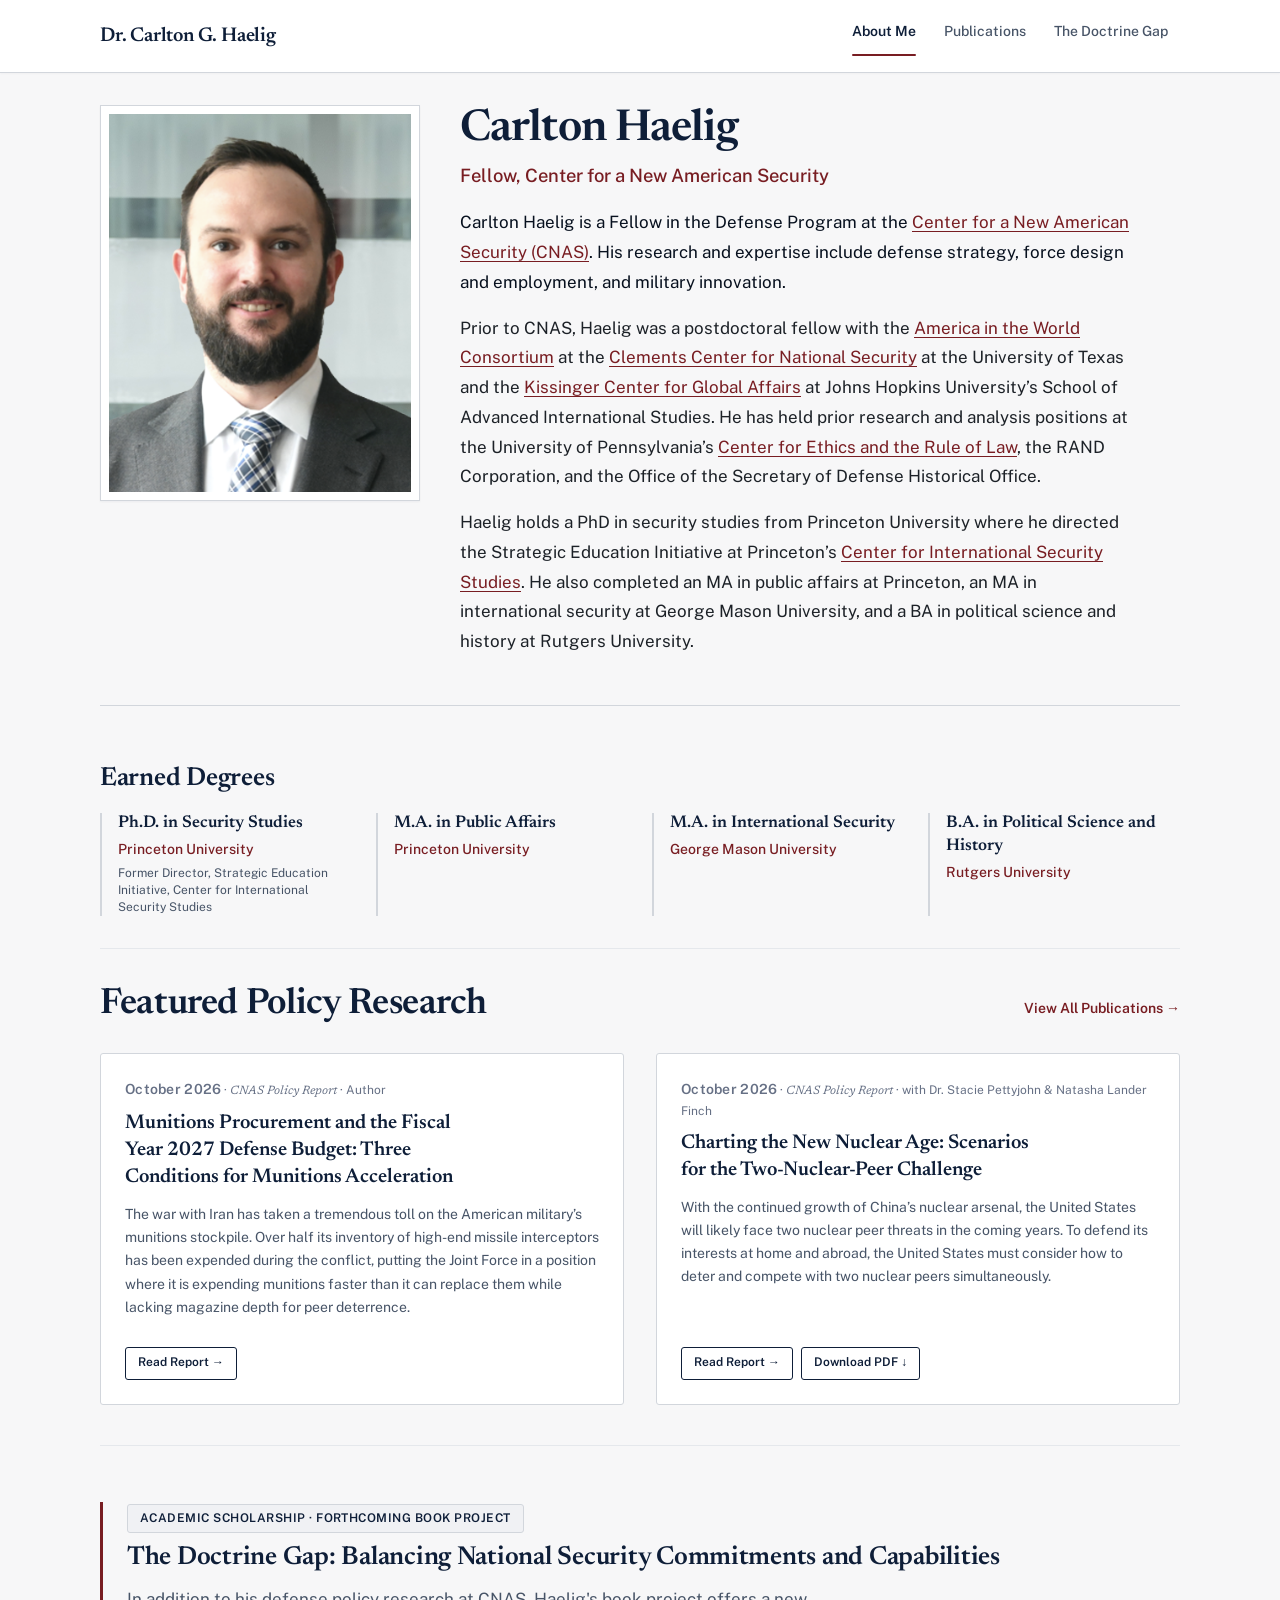
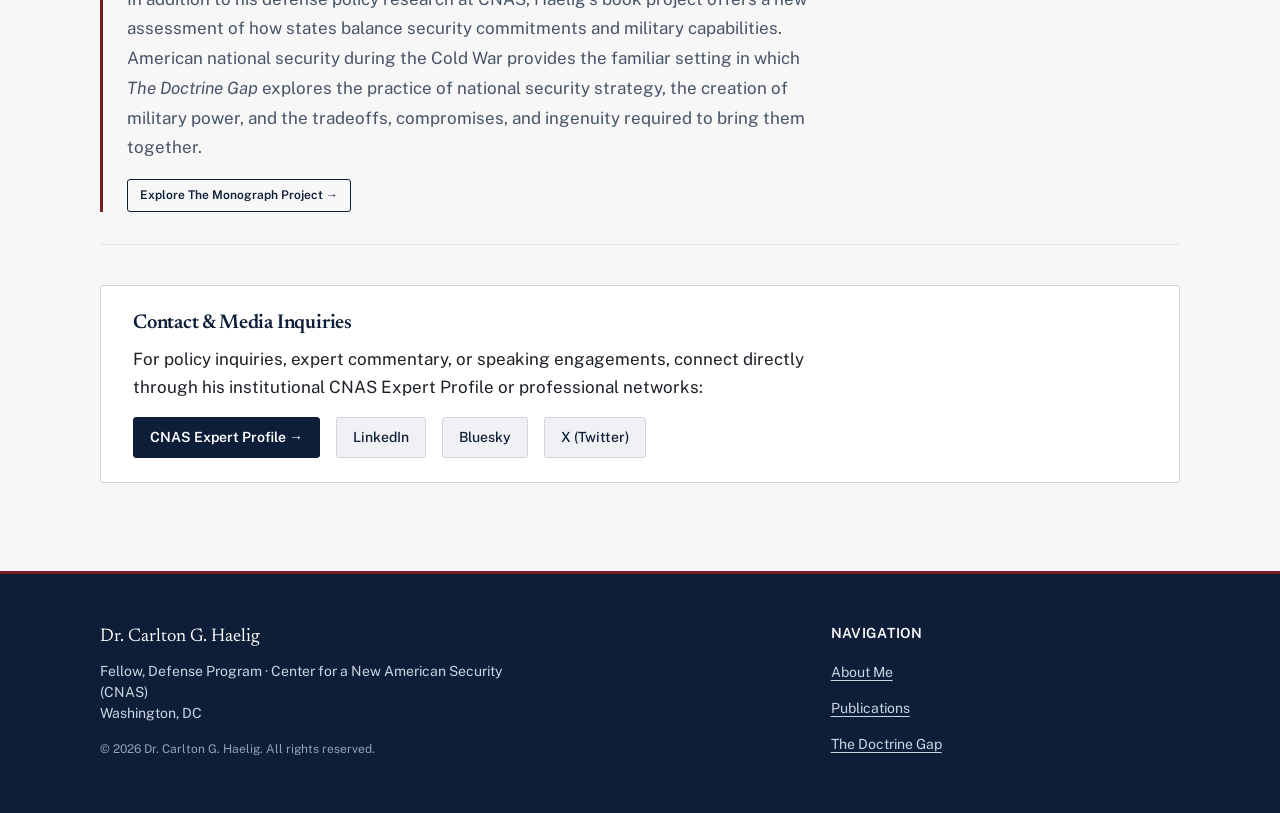
==== commit 1ccb5347: "feat(layout): de-box index.html into broadsheet, surface top policy briefs, and de-emphasize monogra" ====
--- a/index.html
+++ b/index.html
@@ -59,76 +59,90 @@
         </div>
       </section>
 
-      <!-- Scannable Credentials: Side-by-Side Split Cards -->
-      <section class="split-cards-grid" aria-label="Appointments and Degrees">
-        <div class="split-card">
-          <h2>Current Appointment</h2>
-          <ul class="meta-list">
-            <li class="meta-item">
-              <span class="meta-role">Fellow, Defense Program</span>
-              <span class="meta-institution"><a href="https://www.cnas.org/research/defense" target="_blank" rel="noopener">Center for a New American Security (CNAS)</a></span>
-              <span class="meta-detail">Focus: Defense strategy, force design and employment, and military innovation</span>
-            </li>
-          </ul>
-        </div>
-        <div class="split-card">
-          <h2>Earned Degrees</h2>
-          <ul class="meta-list">
-            <li class="meta-item">
-              <span class="meta-role">Ph.D. in Security Studies</span>
-              <span class="meta-institution">Princeton University</span>
-              <span class="meta-detail">Former Director, Strategic Education Initiative, Center for International Security Studies</span>
-            </li>
-            <li class="meta-item">
-              <span class="meta-role">M.A. in Public Affairs</span>
-              <span class="meta-institution">Princeton University</span>
-            </li>
-            <li class="meta-item">
-              <span class="meta-role">M.A. in International Security</span>
-              <span class="meta-institution">George Mason University</span>
-            </li>
-            <li class="meta-item">
-              <span class="meta-role">B.A. in Political Science and History</span>
-              <span class="meta-institution">Rutgers University</span>
-            </li>
-          </ul>
-        </div>
-      </section>
-
-      <!-- Featured Spotlight Card: The Doctrine Gap -->
-      <section class="card-spotlight" aria-label="Featured Book Project">
-        <div class="spotlight-layout">
-          <div class="spotlight-image-frame">
-            <img src="assets/take-it-easy-boys.jpg" alt="Willard Combes, Take It Easy, Boys, It's Loaded!, 1945" width="240" height="278">
+      <!-- Scannable Credentials: Unboxed Academic Degrees -->
+      <section class="credentials-section" aria-label="Earned Degrees and Academic Background">
+        <h2 class="section-editorial-title">Earned Degrees</h2>
+        <div class="degrees-grid">
+          <div class="degree-item">
+            <span class="degree-level">Ph.D. in Security Studies</span>
+            <span class="degree-school">Princeton University</span>
+            <span class="degree-detail">Former Director, Strategic Education Initiative, Center for International Security Studies</span>
           </div>
-          <div class="spotlight-content">
-            <span class="monograph-status">Forthcoming Book Project</span>
-            <h2>The Doctrine Gap</h2>
-            <span class="spotlight-subtitle">Balancing National Security Commitments and Capabilities</span>
-            <p>In addition to his work at CNAS, Haelig's book project is titled “The Doctrine Gap: Balancing National Security Commitments and Capabilities.” <em>The Doctrine Gap</em> offers a new assessment of how states balance security commitments and military capabilities. American national security during the Cold War provides the familiar setting in which <em>The Doctrine Gap</em> explores the practice of national security strategy, the creation of military power, and the tradeoffs, compromises, and ingenuity required to bring them together.</p>
-            <div style="margin-top: 1.25rem;">
-              <a href="the-doctrine-gap.html" class="btn btn-primary">Explore The Monograph Project &rarr;</a>
-            </div>
+          <div class="degree-item">
+            <span class="degree-level">M.A. in Public Affairs</span>
+            <span class="degree-school">Princeton University</span>
+          </div>
+          <div class="degree-item">
+            <span class="degree-level">M.A. in International Security</span>
+            <span class="degree-school">George Mason University</span>
+          </div>
+          <div class="degree-item">
+            <span class="degree-level">B.A. in Political Science and History</span>
+            <span class="degree-school">Rutgers University</span>
           </div>
         </div>
       </section>
 
-      <!-- Gateway to Publications -->
-      <section class="gateway-card" aria-label="Publications Gateway">
-        <div class="gateway-content">
-          <h2>Policy Analysis &amp; Commentary</h2>
-          <p>Read policy research reports, congressional testimonies, and defense commentary spanning deterrence posture, munitions procurement, and military strategy.</p>
+      <!-- Featured Policy Research: Real-Time Strategic Analysis -->
+      <section class="featured-research-section" aria-label="Featured Policy Research">
+        <div class="section-header-editorial">
+          <h2>Featured Policy Research</h2>
+          <a href="publications.html" class="editorial-view-all">View All Publications &rarr;</a>
         </div>
-        <div>
-          <a href="publications.html" class="btn btn-outline">View Publications &rarr;</a>
+        <div class="featured-reports-grid">
+
+          <article class="featured-report-card">
+            <div class="featured-report-meta">
+              <span class="pub-date">October 2026</span> · <span class="pub-venue">CNAS Policy Report</span> · Author
+            </div>
+            <h3 class="featured-report-title">
+              <a href="https://www.cnas.org/publications/reports/munitions-procurement-and-the-fiscal-year-2027-defense-budget" target="_blank" rel="noopener">Munitions Procurement and the Fiscal Year 2027 Defense Budget: Three Conditions for Munitions Acceleration</a>
+            </h3>
+            <p class="featured-report-summary">The war with Iran has taken a tremendous toll on the American military’s munitions stockpile. Over half its inventory of high-end missile interceptors has been expended during the conflict, putting the Joint Force in a position where it is expending munitions faster than it can replace them while lacking magazine depth for peer deterrence.</p>
+            <div class="pub-actions">
+              <a href="https://www.cnas.org/publications/reports/munitions-procurement-and-the-fiscal-year-2027-defense-budget" target="_blank" rel="noopener" class="pub-btn">Read Report &rarr;</a>
+            </div>
+          </article>
+
+          <article class="featured-report-card">
+            <div class="featured-report-meta">
+              <span class="pub-date">October 2026</span> · <span class="pub-venue">CNAS Policy Report</span> · with Dr. Stacie Pettyjohn &amp; Natasha Lander Finch
+            </div>
+            <h3 class="featured-report-title">
+              <a href="https://www.cnas.org/publications/reports/charting-the-new-nuclear-age" target="_blank" rel="noopener">Charting the New Nuclear Age: Scenarios for the Two-Nuclear-Peer Challenge</a>
+            </h3>
+            <p class="featured-report-summary">With the continued growth of China’s nuclear arsenal, the United States will likely face two nuclear peer threats in the coming years. To defend its interests at home and abroad, the United States must consider how to deter and compete with two nuclear peers simultaneously.</p>
+            <div class="pub-actions">
+              <a href="https://www.cnas.org/publications/reports/charting-the-new-nuclear-age" target="_blank" rel="noopener" class="pub-btn">Read Report &rarr;</a>
+              <a href="https://s3.us-east-1.amazonaws.com/files.cnas.org/documents/Charting-the-New-Nuclear-Age_Defense_2026_Final.pdf" target="_blank" rel="noopener" class="pub-btn">Download PDF &darr;</a>
+            </div>
+          </article>
+
+        </div>
+      </section>
+
+      <!-- Academic Scholarship: The Doctrine Gap (De-emphasized Secondary Nod) -->
+      <section class="monograph-editorial-nod" aria-label="Academic Monograph Project">
+        <div class="monograph-nod-inner">
+          <div class="monograph-nod-content">
+            <span class="monograph-status">Academic Scholarship · Forthcoming Book Project</span>
+            <h2>The Doctrine Gap: Balancing National Security Commitments and Capabilities</h2>
+            <p>In addition to his defense policy research at CNAS, Haelig's book project offers a new assessment of how states balance security commitments and military capabilities. American national security during the Cold War provides the familiar setting in which <em>The Doctrine Gap</em> explores the practice of national security strategy, the creation of military power, and the tradeoffs, compromises, and ingenuity required to bring them together.</p>
+            <div class="pub-actions">
+              <a href="the-doctrine-gap.html" class="pub-btn">Explore The Monograph Project &rarr;</a>
+            </div>
+          </div>
         </div>
       </section>
 
       <!-- Contact & Media Inquiries Strip -->
       <section class="contact-strip" aria-label="Contact and Engagement">
         <h2>Contact &amp; Media Inquiries</h2>
-        <p>For policy inquiries, expert commentary, or speaking engagements, connect directly via institutional and professional channels:</p>
+        <p>For policy inquiries, expert commentary, or speaking engagements, connect directly through his institutional CNAS Expert Profile or professional networks:</p>
         <div class="contact-channels">
+          <a href="https://www.cnas.org/people/carlton-haelig" target="_blank" rel="noopener" class="contact-badge contact-badge-primary">
+            <span>CNAS Expert Profile &rarr;</span>
+          </a>
           <a href="https://www.linkedin.com/in/carltonhaelig/" target="_blank" rel="noopener" class="contact-badge">
             <span>LinkedIn</span>
           </a>
@@ -137,9 +151,6 @@
           </a>
           <a href="https://twitter.com/CarltonHaelig" target="_blank" rel="noopener" class="contact-badge">
             <span>X (Twitter)</span>
-          </a>
-          <a href="https://www.cnas.org/people/carlton-haelig" target="_blank" rel="noopener" class="contact-badge">
-            <span>CNAS Profile</span>
           </a>
         </div>
       </section>
--- a/styles.css
+++ b/styles.css
@@ -5,7 +5,7 @@
    ========================================================================== */
 
 /* Typography Fonts */
-@import url('https://fonts.googleapis.com/css2?family=Newsreader:ital,opsz,wght@0,6..72,400..700;1,6..72,400..700&family=Public+Sans:ital,wght@0,300..900;1,300..900&family=Source+Serif+4:ital,opsz,wght@0,8..60,400..700;1,8..60,400..700&display=swap');
+@import url('https://fonts.googleapis.com/css2?family=Newsreader:ital,opsz,wght@0,6..72,400..700;1,6..72,400..700&family=Public+Sans:ital,wght@0,300..900;1,300..900&display=swap');
 
 /* --------------------------------------------------------------------------
    Design Tokens & Custom Properties
@@ -37,7 +37,7 @@
   --color-border-focus: #781d22;
 
   /* Typography Scales */
-  --font-serif: 'Newsreader', 'Source Serif 4', Georgia, Cambria, 'Times New Roman', serif;
+  --font-serif: 'Newsreader', Georgia, Cambria, 'Times New Roman', serif;
   --font-sans: 'Public Sans', -apple-system, BlinkMacSystemFont, 'Segoe UI', Roboto, Helvetica, Arial, sans-serif;
 
   --text-xs: 0.75rem;     /* 12px */
@@ -300,23 +300,6 @@
   color: var(--color-accent);
 }
 
-.nav-toggle {
-  display: none;
-  background: transparent;
-  border: 1px solid var(--color-border);
-  padding: var(--space-2) var(--space-3);
-  border-radius: var(--radius-sm);
-  color: var(--color-primary);
-  font-family: var(--font-sans);
-  font-size: var(--text-sm);
-  font-weight: 500;
-  cursor: pointer;
-}
-
-.nav-toggle:focus {
-  outline: 2px solid var(--color-accent);
-}
-
 .site-nav {
   display: flex;
   align-items: center;
@@ -610,6 +593,235 @@
   border-color: var(--color-accent);
   color: var(--color-accent);
   text-decoration: none;
+}
+
+.contact-badge-primary {
+  background-color: var(--color-primary);
+  border-color: var(--color-primary);
+  color: #ffffff;
+  font-weight: 600;
+}
+
+.contact-badge-primary:hover {
+  background-color: var(--color-primary-light);
+  border-color: var(--color-primary-light);
+  color: #ffffff !important;
+}
+
+/* --------------------------------------------------------------------------
+   Editorial Broadsheet Sections (index.html)
+   -------------------------------------------------------------------------- */
+.section-editorial-title {
+  font-family: var(--font-serif);
+  font-size: var(--text-xl);
+  color: var(--color-primary);
+  margin-top: 0;
+  margin-bottom: var(--space-4);
+  letter-spacing: -0.01em;
+}
+
+.credentials-section {
+  padding: var(--space-6) 0 var(--space-8);
+  border-bottom: 1px solid var(--color-border-light);
+  margin-bottom: var(--space-8);
+}
+
+.degrees-grid {
+  display: grid;
+  grid-template-columns: repeat(auto-fit, minmax(240px, 1fr));
+  gap: var(--space-6);
+}
+
+.degree-item {
+  display: flex;
+  flex-direction: column;
+  padding-left: var(--space-4);
+  border-left: 2px solid var(--color-border);
+}
+
+.degree-level {
+  font-family: var(--font-serif);
+  font-size: var(--text-base);
+  font-weight: 600;
+  color: var(--color-primary);
+  line-height: var(--leading-snug);
+}
+
+.degree-school {
+  font-family: var(--font-sans);
+  font-size: var(--text-sm);
+  color: var(--color-accent);
+  font-weight: 500;
+  margin-top: 0.15rem;
+}
+
+.degree-detail {
+  font-family: var(--font-sans);
+  font-size: var(--text-xs);
+  color: var(--color-text-muted);
+  margin-top: var(--space-1);
+  line-height: 1.4;
+}
+
+/* Featured Policy Research (Homepage Stream) */
+.featured-research-section {
+  padding-bottom: var(--space-10);
+  border-bottom: 1px solid var(--color-border-light);
+  margin-bottom: var(--space-8);
+}
+
+.section-header-editorial {
+  display: flex;
+  justify-content: space-between;
+  align-items: baseline;
+  margin-bottom: var(--space-6);
+  flex-wrap: wrap;
+  gap: var(--space-2);
+}
+
+.section-header-editorial h2 {
+  font-family: var(--font-serif);
+  font-size: var(--text-2xl);
+  color: var(--color-primary);
+  margin: 0;
+  letter-spacing: -0.01em;
+}
+
+.editorial-view-all {
+  font-family: var(--font-sans);
+  font-size: var(--text-sm);
+  font-weight: 600;
+  color: var(--color-accent);
+  text-decoration: none;
+  transition: color var(--transition-fast);
+}
+
+.editorial-view-all:hover {
+  color: var(--color-accent-hover);
+  text-decoration: underline;
+}
+
+.featured-reports-grid {
+  display: grid;
+  grid-template-columns: repeat(auto-fit, minmax(320px, 1fr));
+  gap: var(--space-8);
+}
+
+.featured-report-card {
+  background-color: var(--color-surface);
+  border: 1px solid var(--color-border);
+  border-radius: var(--radius-sm);
+  padding: var(--space-6);
+  display: flex;
+  flex-direction: column;
+  transition: border-color var(--transition-fast), box-shadow var(--transition-fast);
+}
+
+.featured-report-card:hover {
+  border-color: var(--color-primary-light);
+  box-shadow: var(--shadow-sm);
+}
+
+.featured-report-meta {
+  font-family: var(--font-sans);
+  font-size: var(--text-xs);
+  color: var(--color-text-faint);
+  margin-bottom: var(--space-2);
+}
+
+.featured-report-title {
+  font-family: var(--font-serif);
+  font-size: var(--text-lg);
+  font-weight: 600;
+  line-height: var(--leading-snug);
+  margin-top: 0;
+  margin-bottom: var(--space-3);
+}
+
+.featured-report-title a {
+  color: var(--color-primary);
+  text-decoration: none;
+}
+
+.featured-report-title a:hover {
+  color: var(--color-accent);
+}
+
+.featured-report-summary {
+  font-family: var(--font-sans);
+  font-size: var(--text-sm);
+  color: var(--color-text-muted);
+  line-height: var(--leading-normal);
+  flex-grow: 1;
+  margin-bottom: var(--space-4);
+}
+
+/* Secondary Academic Nod: The Doctrine Gap */
+.monograph-editorial-nod {
+  padding: var(--space-6) 0 var(--space-8);
+  border-bottom: 1px solid var(--color-border-light);
+  margin-bottom: var(--space-8);
+}
+
+.monograph-nod-inner {
+  border-left: 3px solid var(--color-accent);
+  padding-left: var(--space-6);
+}
+
+.monograph-nod-content .monograph-status {
+  margin-bottom: var(--space-1);
+  display: inline-block;
+}
+
+.monograph-nod-content h2 {
+  font-family: var(--font-serif);
+  font-size: var(--text-xl);
+  color: var(--color-primary);
+  margin-top: var(--space-1);
+  margin-bottom: var(--space-2);
+  letter-spacing: -0.01em;
+}
+
+.monograph-nod-content p {
+  font-family: var(--font-sans);
+  font-size: var(--text-base);
+  color: var(--color-text-muted);
+  line-height: var(--leading-relaxed);
+  max-width: var(--measure-normal);
+  margin-bottom: var(--space-4);
+}
+
+/* Publications Rail Topic Badges */
+.pub-domains-pills {
+  display: flex;
+  flex-wrap: wrap;
+  gap: var(--space-2);
+}
+
+.pub-domain-pill {
+  display: inline-block;
+  font-family: var(--font-sans);
+  font-size: var(--text-xs);
+  font-weight: 500;
+  color: var(--color-text-muted);
+  background-color: var(--color-stone);
+  border: 1px solid var(--color-border);
+  padding: 0.2rem 0.55rem;
+  border-radius: var(--radius-sm);
+  line-height: 1.3;
+}
+
+/* Monograph Archival Spread Layout */
+.monograph-spread {
+  display: grid;
+  grid-template-columns: 320px 1fr;
+  gap: var(--space-8);
+  align-items: start;
+  margin-top: var(--space-6);
+}
+
+.monograph-frame-fixed {
+  max-width: 320px;
 }
 
 /* --------------------------------------------------------------------------
@@ -911,7 +1123,7 @@
   width: 100%;
   max-height: 540px;
   object-fit: contain;
-  background-color: var(--color-primary);
+  background-color: transparent;
 }
 
 .monograph-caption {
@@ -1054,6 +1266,20 @@
     grid-template-columns: 1fr;
   }
 
+  .monograph-spread {
+    grid-template-columns: 1fr;
+    gap: var(--space-6);
+  }
+
+  .monograph-frame-fixed {
+    max-width: 260px;
+    margin: 0 auto;
+  }
+
+  .featured-reports-grid {
+    grid-template-columns: 1fr;
+  }
+
   .footer-inner {
     grid-template-columns: 1fr;
   }
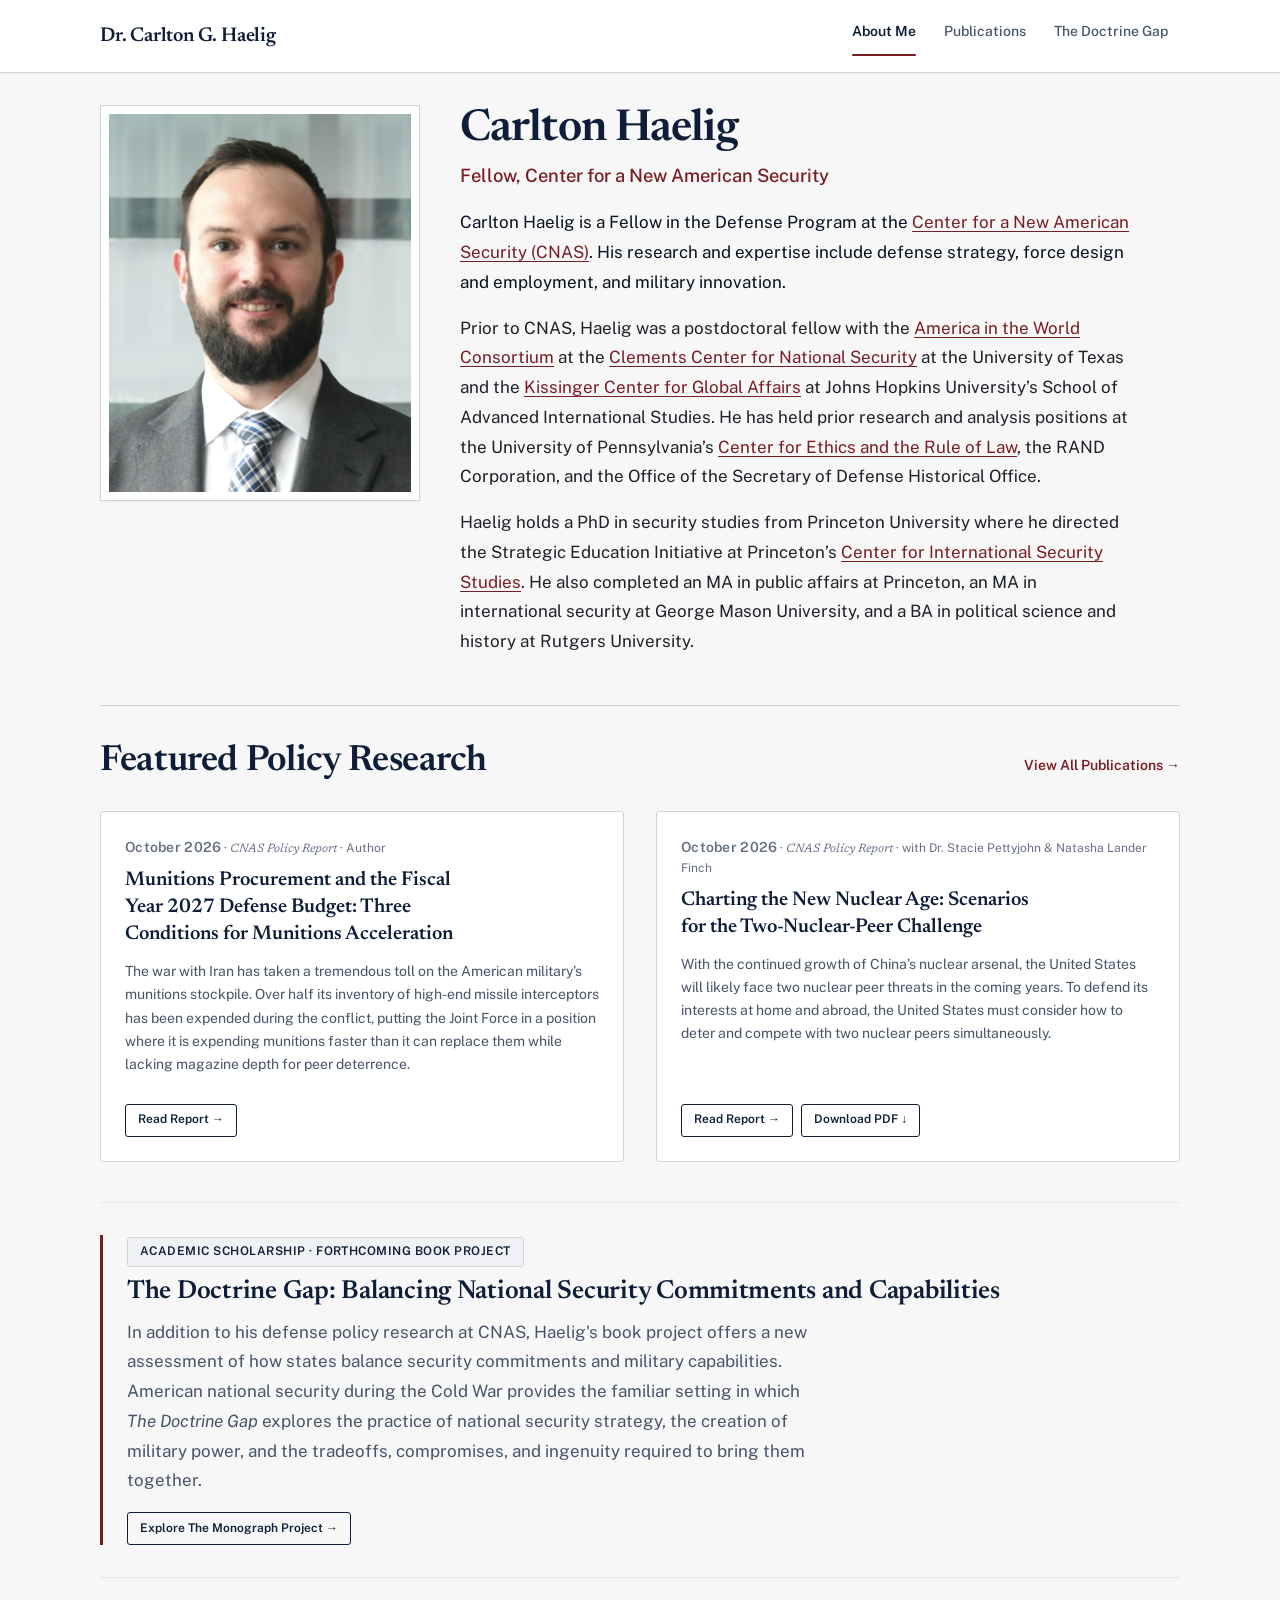
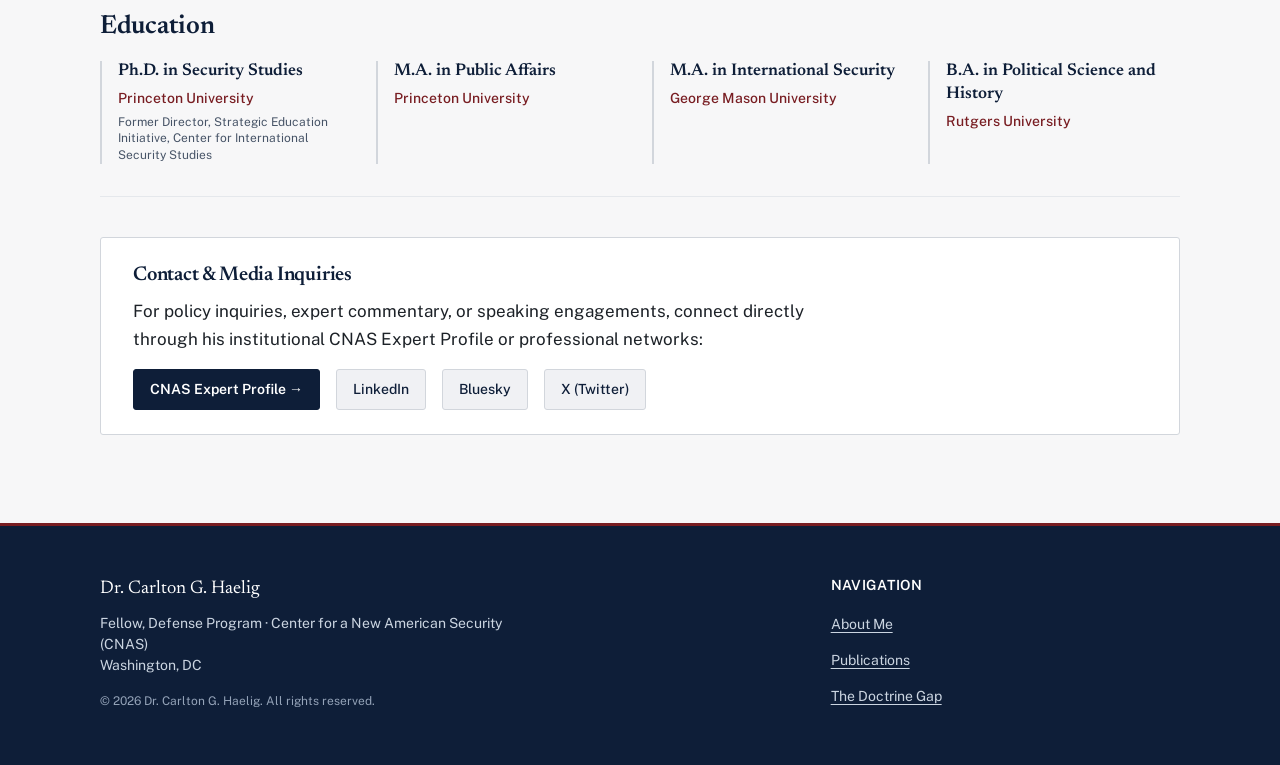
==== commit 27462366: "feat(layout): reorder homepage sections to lead with policy research and rename Education" ====
--- a/index.html
+++ b/index.html
@@ -59,30 +59,6 @@
         </div>
       </section>
 
-      <!-- Scannable Credentials: Unboxed Academic Degrees -->
-      <section class="credentials-section" aria-label="Earned Degrees and Academic Background">
-        <h2 class="section-editorial-title">Earned Degrees</h2>
-        <div class="degrees-grid">
-          <div class="degree-item">
-            <span class="degree-level">Ph.D. in Security Studies</span>
-            <span class="degree-school">Princeton University</span>
-            <span class="degree-detail">Former Director, Strategic Education Initiative, Center for International Security Studies</span>
-          </div>
-          <div class="degree-item">
-            <span class="degree-level">M.A. in Public Affairs</span>
-            <span class="degree-school">Princeton University</span>
-          </div>
-          <div class="degree-item">
-            <span class="degree-level">M.A. in International Security</span>
-            <span class="degree-school">George Mason University</span>
-          </div>
-          <div class="degree-item">
-            <span class="degree-level">B.A. in Political Science and History</span>
-            <span class="degree-school">Rutgers University</span>
-          </div>
-        </div>
-      </section>
-
       <!-- Featured Policy Research: Real-Time Strategic Analysis -->
       <section class="featured-research-section" aria-label="Featured Policy Research">
         <div class="section-header-editorial">
@@ -135,6 +111,30 @@
         </div>
       </section>
 
+      <!-- Scannable Credentials: Unboxed Academic Degrees -->
+      <section class="credentials-section" aria-label="Education and Academic Background">
+        <h2 class="section-editorial-title">Education</h2>
+        <div class="degrees-grid">
+          <div class="degree-item">
+            <span class="degree-level">Ph.D. in Security Studies</span>
+            <span class="degree-school">Princeton University</span>
+            <span class="degree-detail">Former Director, Strategic Education Initiative, Center for International Security Studies</span>
+          </div>
+          <div class="degree-item">
+            <span class="degree-level">M.A. in Public Affairs</span>
+            <span class="degree-school">Princeton University</span>
+          </div>
+          <div class="degree-item">
+            <span class="degree-level">M.A. in International Security</span>
+            <span class="degree-school">George Mason University</span>
+          </div>
+          <div class="degree-item">
+            <span class="degree-level">B.A. in Political Science and History</span>
+            <span class="degree-school">Rutgers University</span>
+          </div>
+        </div>
+      </section>
+
       <!-- Contact & Media Inquiries Strip -->
       <section class="contact-strip" aria-label="Contact and Engagement">
         <h2>Contact &amp; Media Inquiries</h2>
--- a/styles.css
+++ b/styles.css
@@ -621,7 +621,7 @@
 }
 
 .credentials-section {
-  padding: var(--space-6) 0 var(--space-8);
+  padding: 0 0 var(--space-8);
   border-bottom: 1px solid var(--color-border-light);
   margin-bottom: var(--space-8);
 }
@@ -758,7 +758,7 @@
 
 /* Secondary Academic Nod: The Doctrine Gap */
 .monograph-editorial-nod {
-  padding: var(--space-6) 0 var(--space-8);
+  padding: 0 0 var(--space-8);
   border-bottom: 1px solid var(--color-border-light);
   margin-bottom: var(--space-8);
 }
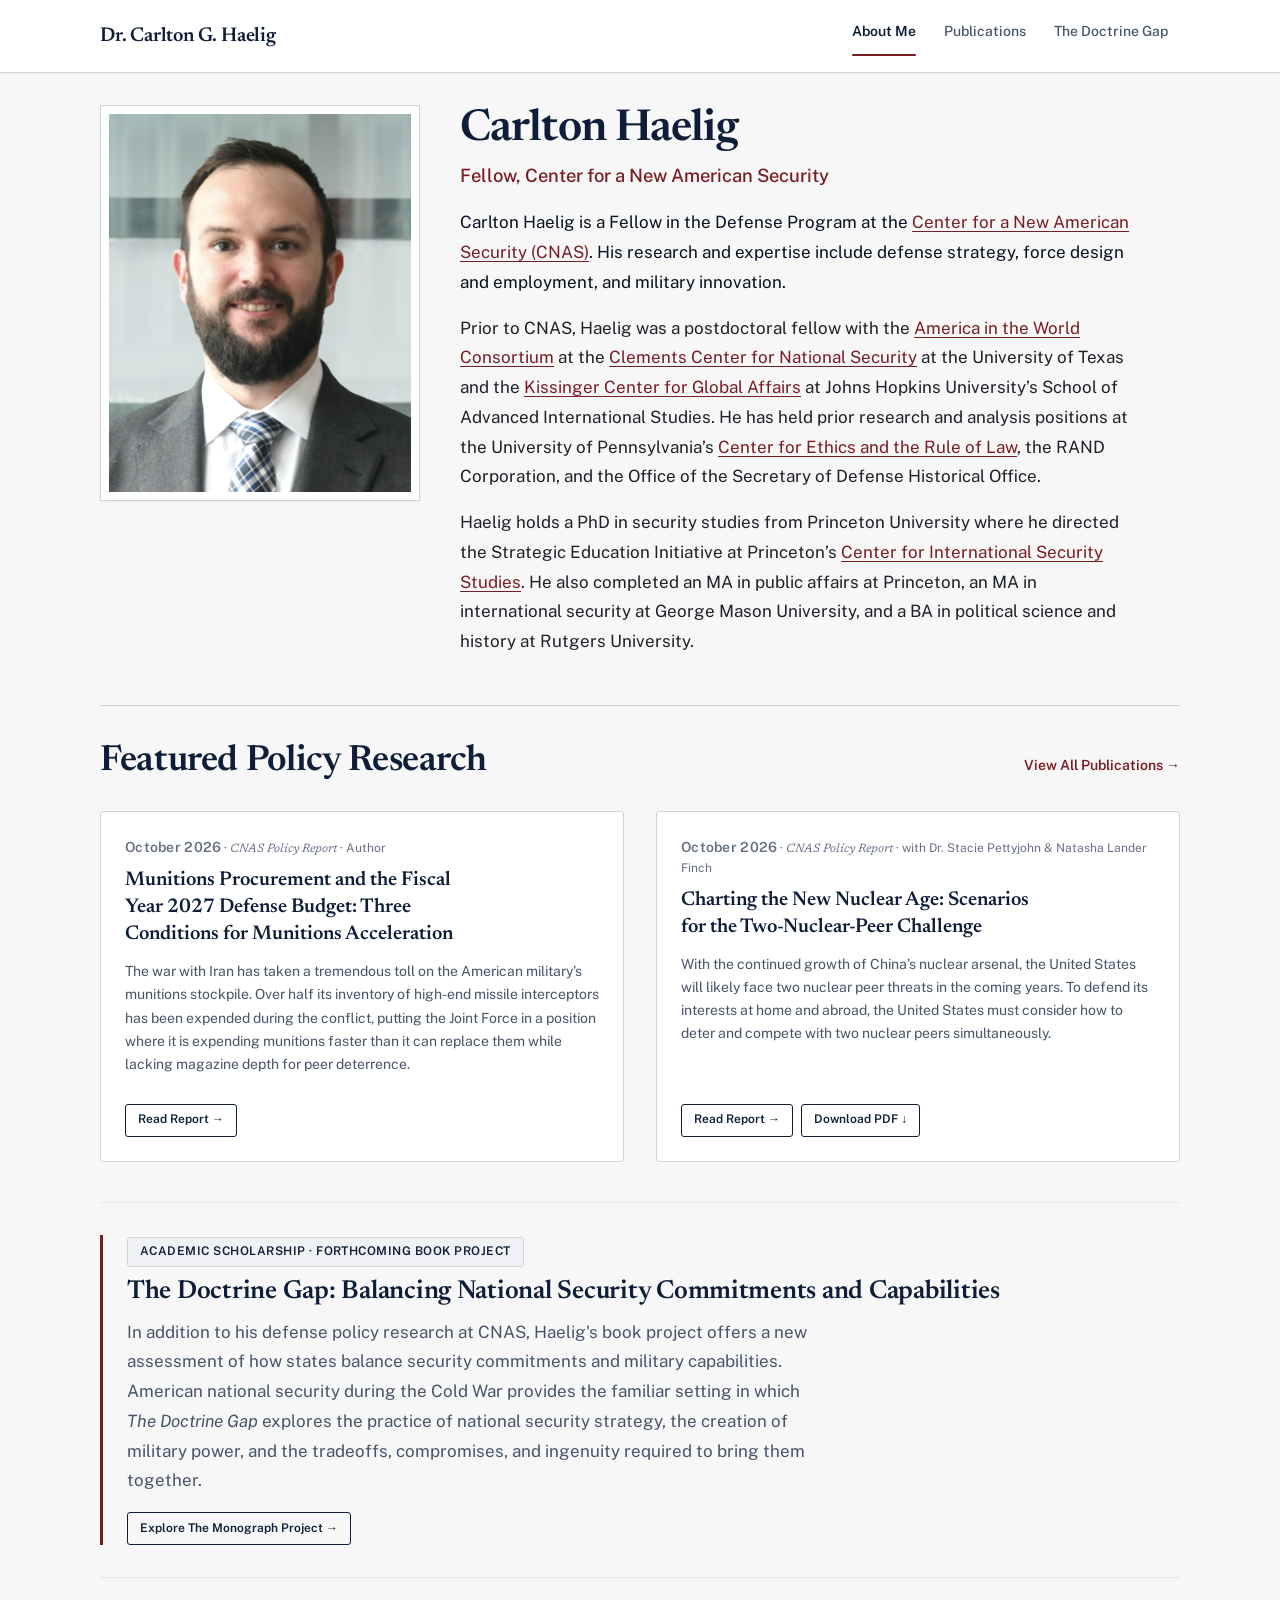
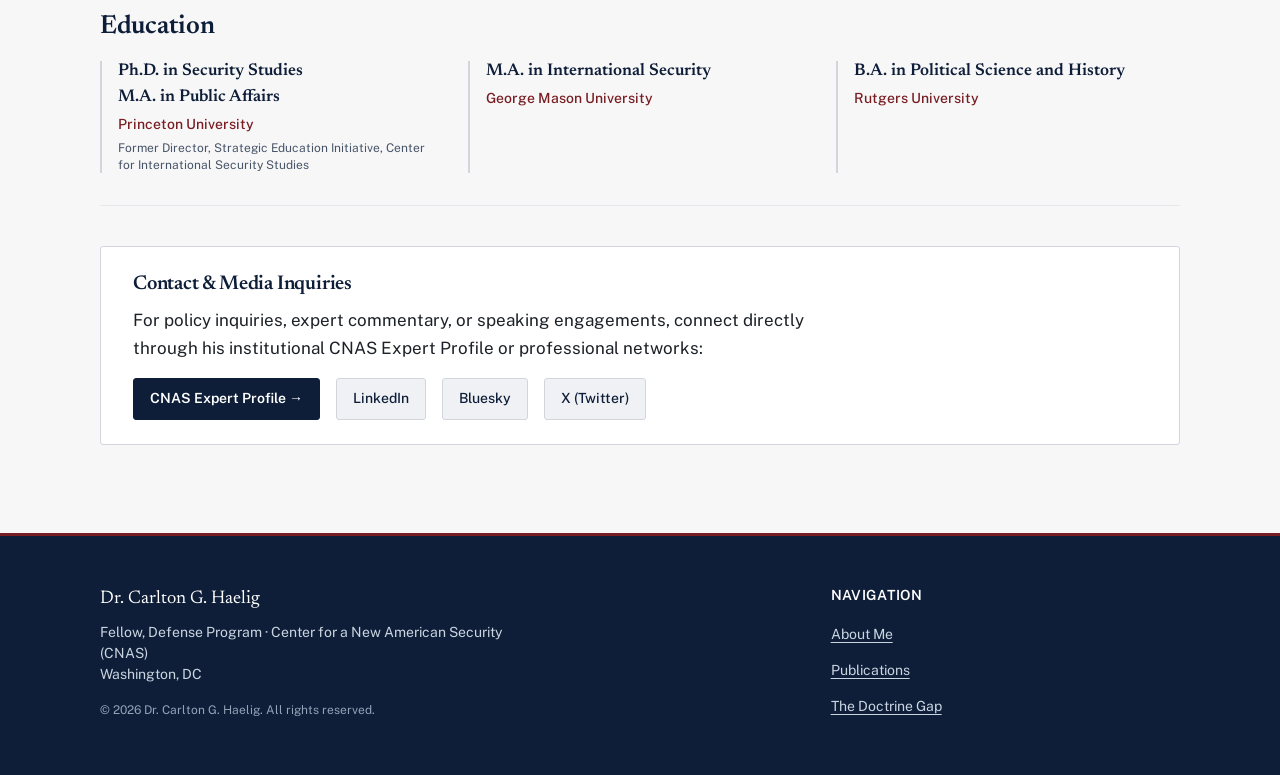
==== commit a1d7b23b: "feat(education): stack Princeton degrees into a single entry to create clean 3-column layout" ====
--- a/index.html
+++ b/index.html
@@ -10,6 +10,8 @@
   <meta property="og:url" content="https://www.carltonhaelig.com/">
   <meta property="og:description" content="Carlton Haelig is a Fellow in the Defense Program at the Center for a New American Security (CNAS). Research and expertise include defense strategy, force design and employment, and military innovation.">
   <meta property="og:image" content="assets/carlton-haelig-portrait.png">
+  <link rel="preconnect" href="https://fonts.googleapis.com">
+  <link rel="preconnect" href="https://fonts.gstatic.com" crossorigin>
   <link rel="stylesheet" href="styles.css">
 </head>
 <body>
@@ -44,7 +46,7 @@
       <!-- Executive Profile Hero -->
       <section class="hero-executive" aria-label="Executive Profile">
         <div class="hero-portrait-frame">
-          <img src="assets/carlton-haelig-portrait.png" alt="Dr. Carlton G. Haelig" class="hero-portrait" width="440" height="450">
+          <img src="assets/carlton-haelig-portrait.png" alt="Dr. Carlton G. Haelig" class="hero-portrait" width="440" height="450" decoding="async">
         </div>
         <div class="hero-content">
           <div class="hero-title-group">
@@ -117,12 +119,9 @@
         <div class="degrees-grid">
           <div class="degree-item">
             <span class="degree-level">Ph.D. in Security Studies</span>
+            <span class="degree-level">M.A. in Public Affairs</span>
             <span class="degree-school">Princeton University</span>
             <span class="degree-detail">Former Director, Strategic Education Initiative, Center for International Security Studies</span>
-          </div>
-          <div class="degree-item">
-            <span class="degree-level">M.A. in Public Affairs</span>
-            <span class="degree-school">Princeton University</span>
           </div>
           <div class="degree-item">
             <span class="degree-level">M.A. in International Security</span>
--- a/styles.css
+++ b/styles.css
@@ -23,6 +23,7 @@
   --color-bg: #f7f7f8;              /* Subtle Stone Page Ground */
   --color-surface: #ffffff;         /* Crisp White Container Surface */
   --color-surface-subtle: #f0f1f4;
+  --color-stone: #f0f1f4;           /* Stone Badge / Pill Tint */
   --color-surface-alt: #eceef2;
 
   --color-text: #1c2127;            /* High-Contrast Charcoal (>13:1 on white) */
@@ -495,6 +496,16 @@
   margin-bottom: 0;
 }
 
+.gateway-card-spacer {
+  margin-top: var(--space-12);
+}
+
+.gateway-actions {
+  display: flex;
+  gap: var(--space-3);
+  flex-wrap: wrap;
+}
+
 /* Action Buttons */
 .btn {
   display: inline-flex;
@@ -645,6 +656,10 @@
   font-weight: 600;
   color: var(--color-primary);
   line-height: var(--leading-snug);
+}
+
+.degree-level + .degree-level {
+  margin-top: 0.2rem;
 }
 
 .degree-school {
@@ -1309,17 +1324,21 @@
     gap: var(--space-1);
   }
 
+  .pub-btn {
+    padding: 0.45rem 0.85rem;
+    min-height: 38px;
+  }
+
   .hero-name {
     font-size: var(--text-2xl);
   }
 }
 
-/* Reduced Motion Preference */
+/* Reduced Motion Preference: Suppress non-essential motion while preserving state feedback */
 @media (prefers-reduced-motion: reduce) {
   *, *::before, *::after {
     animation-duration: 0.01ms !important;
     animation-iteration-count: 1 !important;
-    transition-duration: 0.01ms !important;
     scroll-behavior: auto !important;
   }
 }
